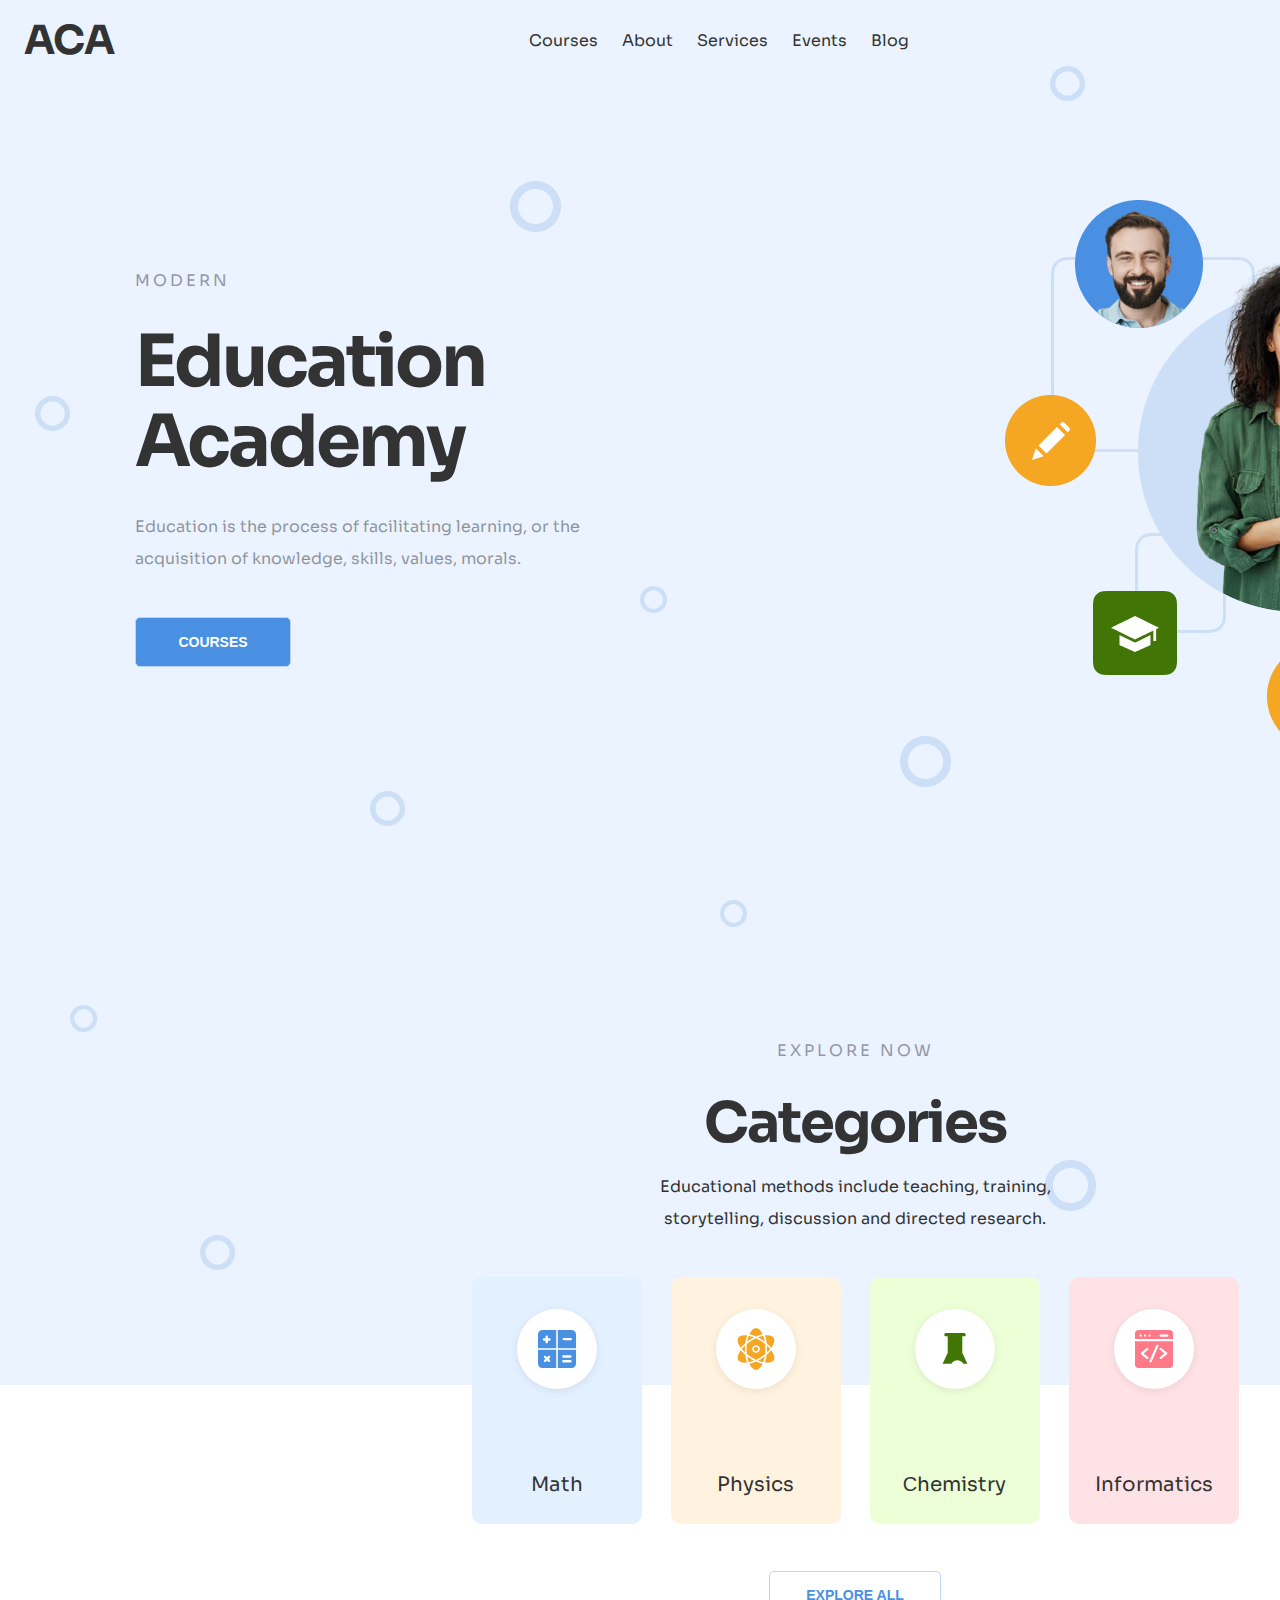
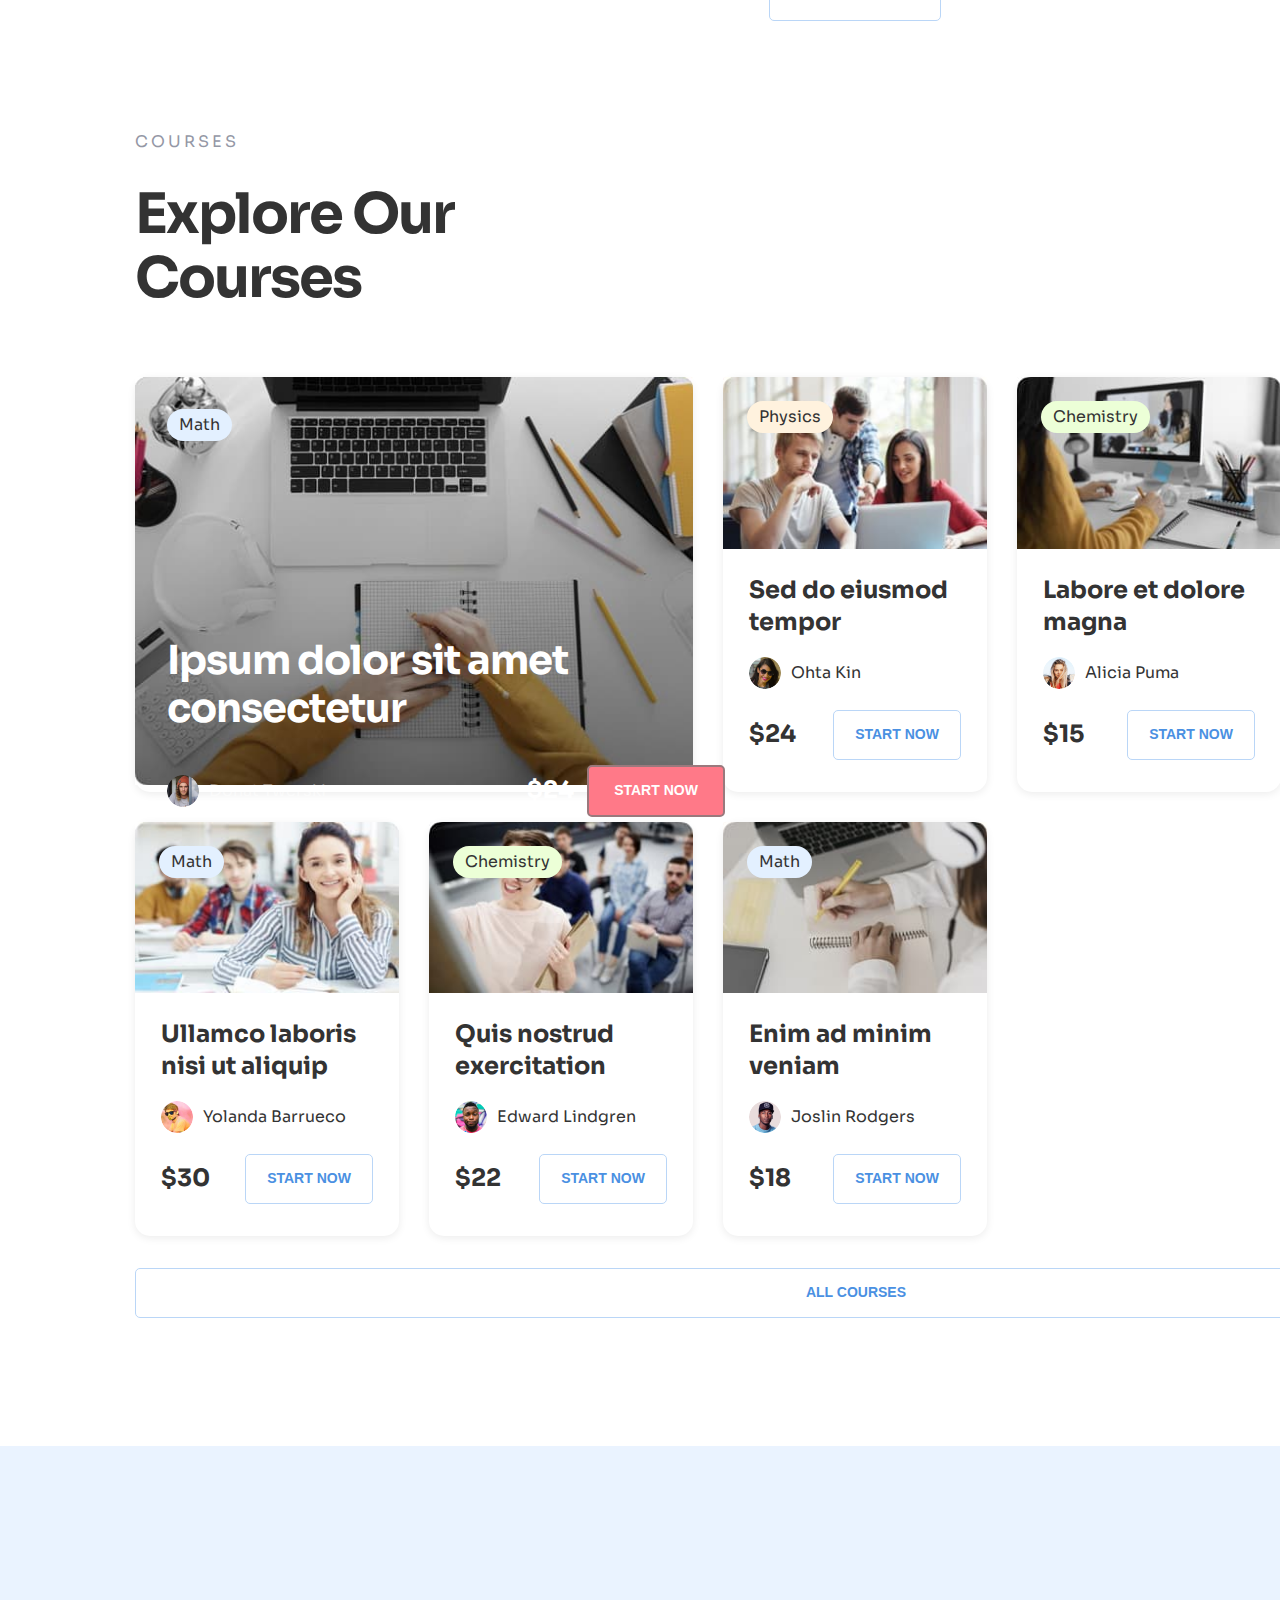
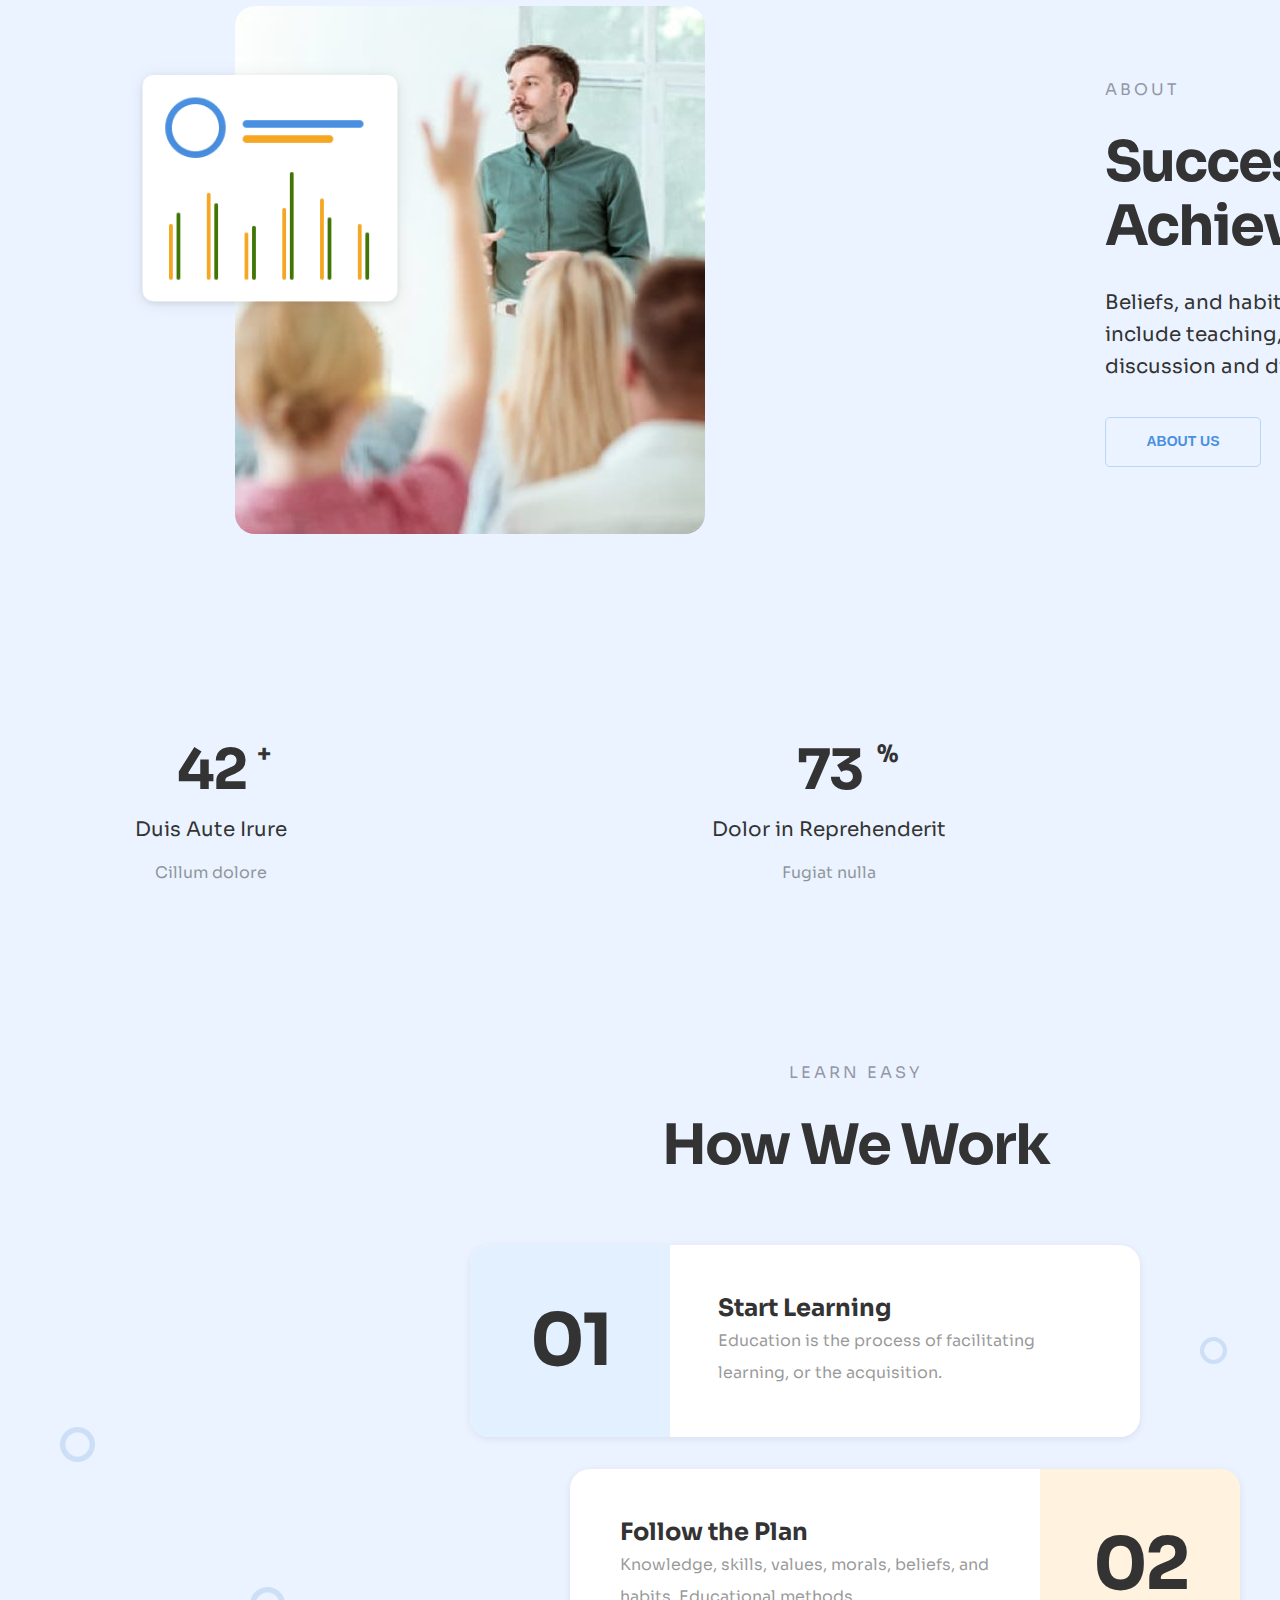
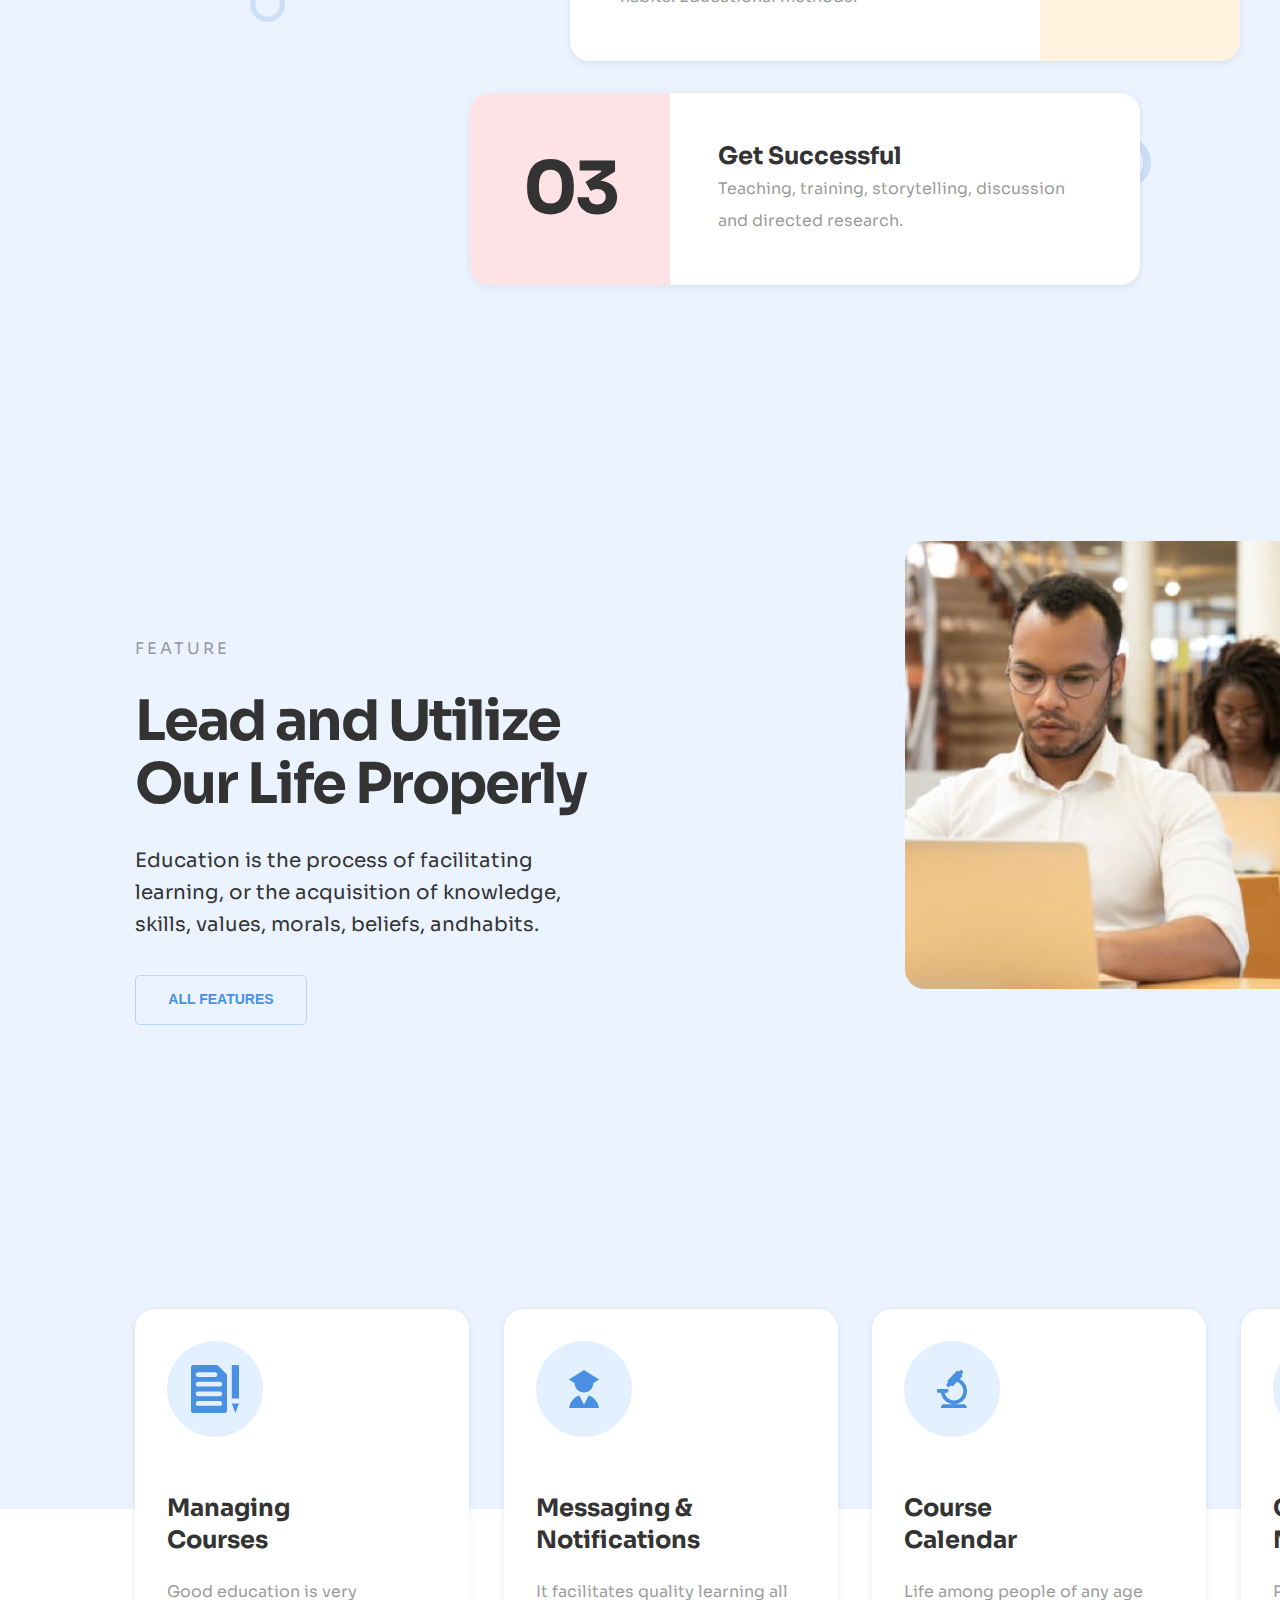
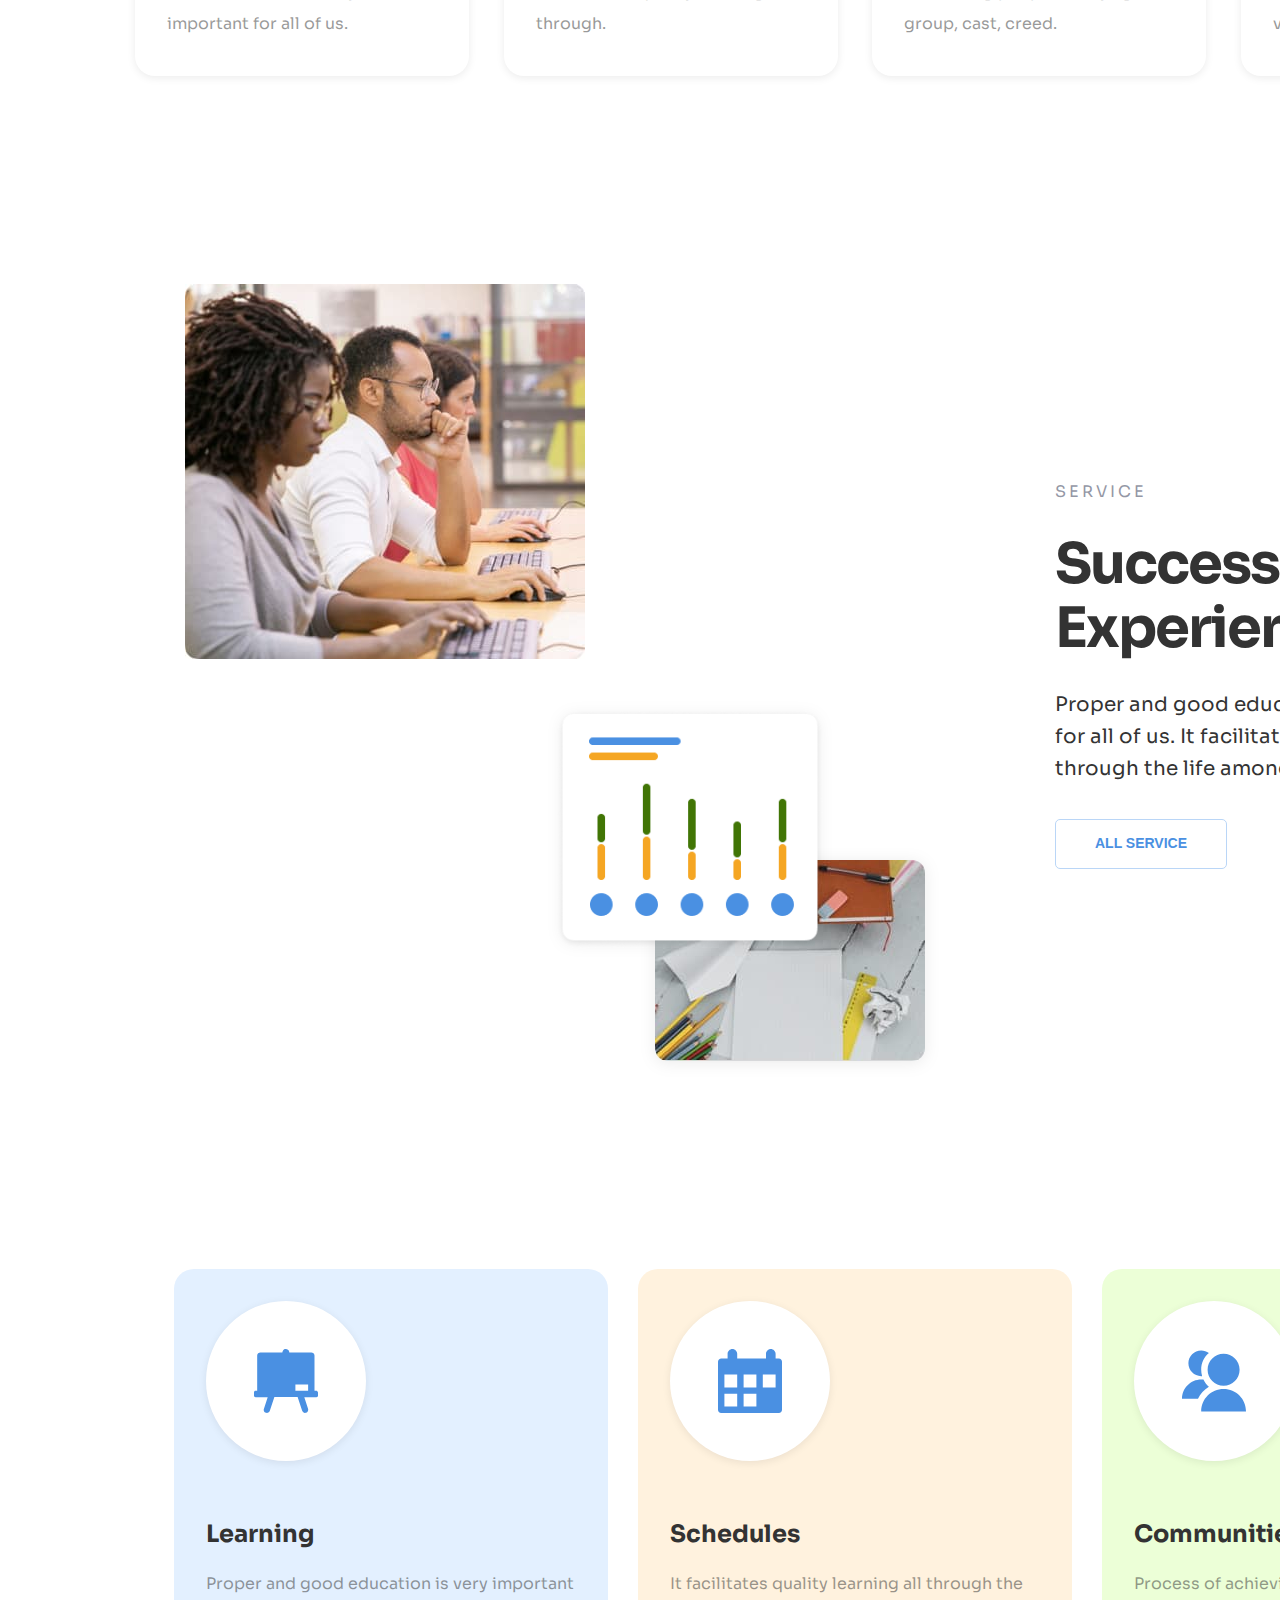
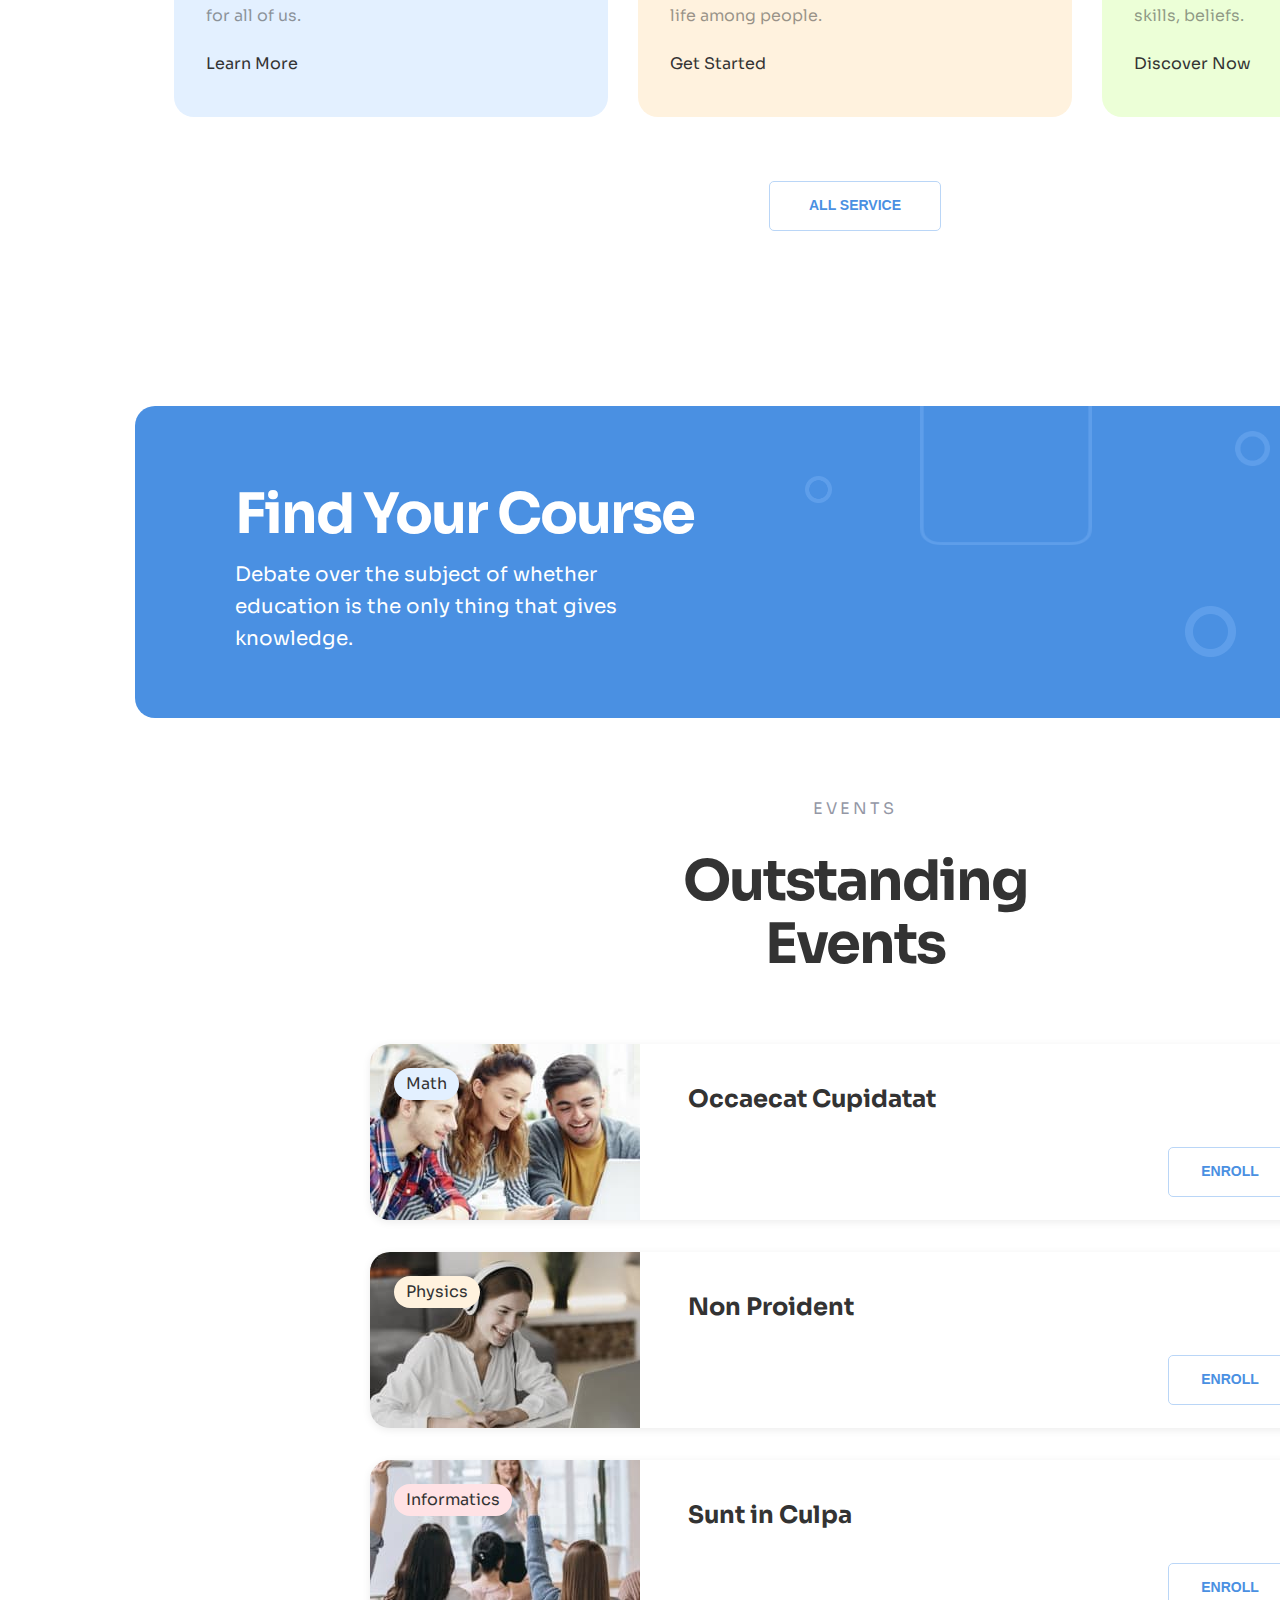
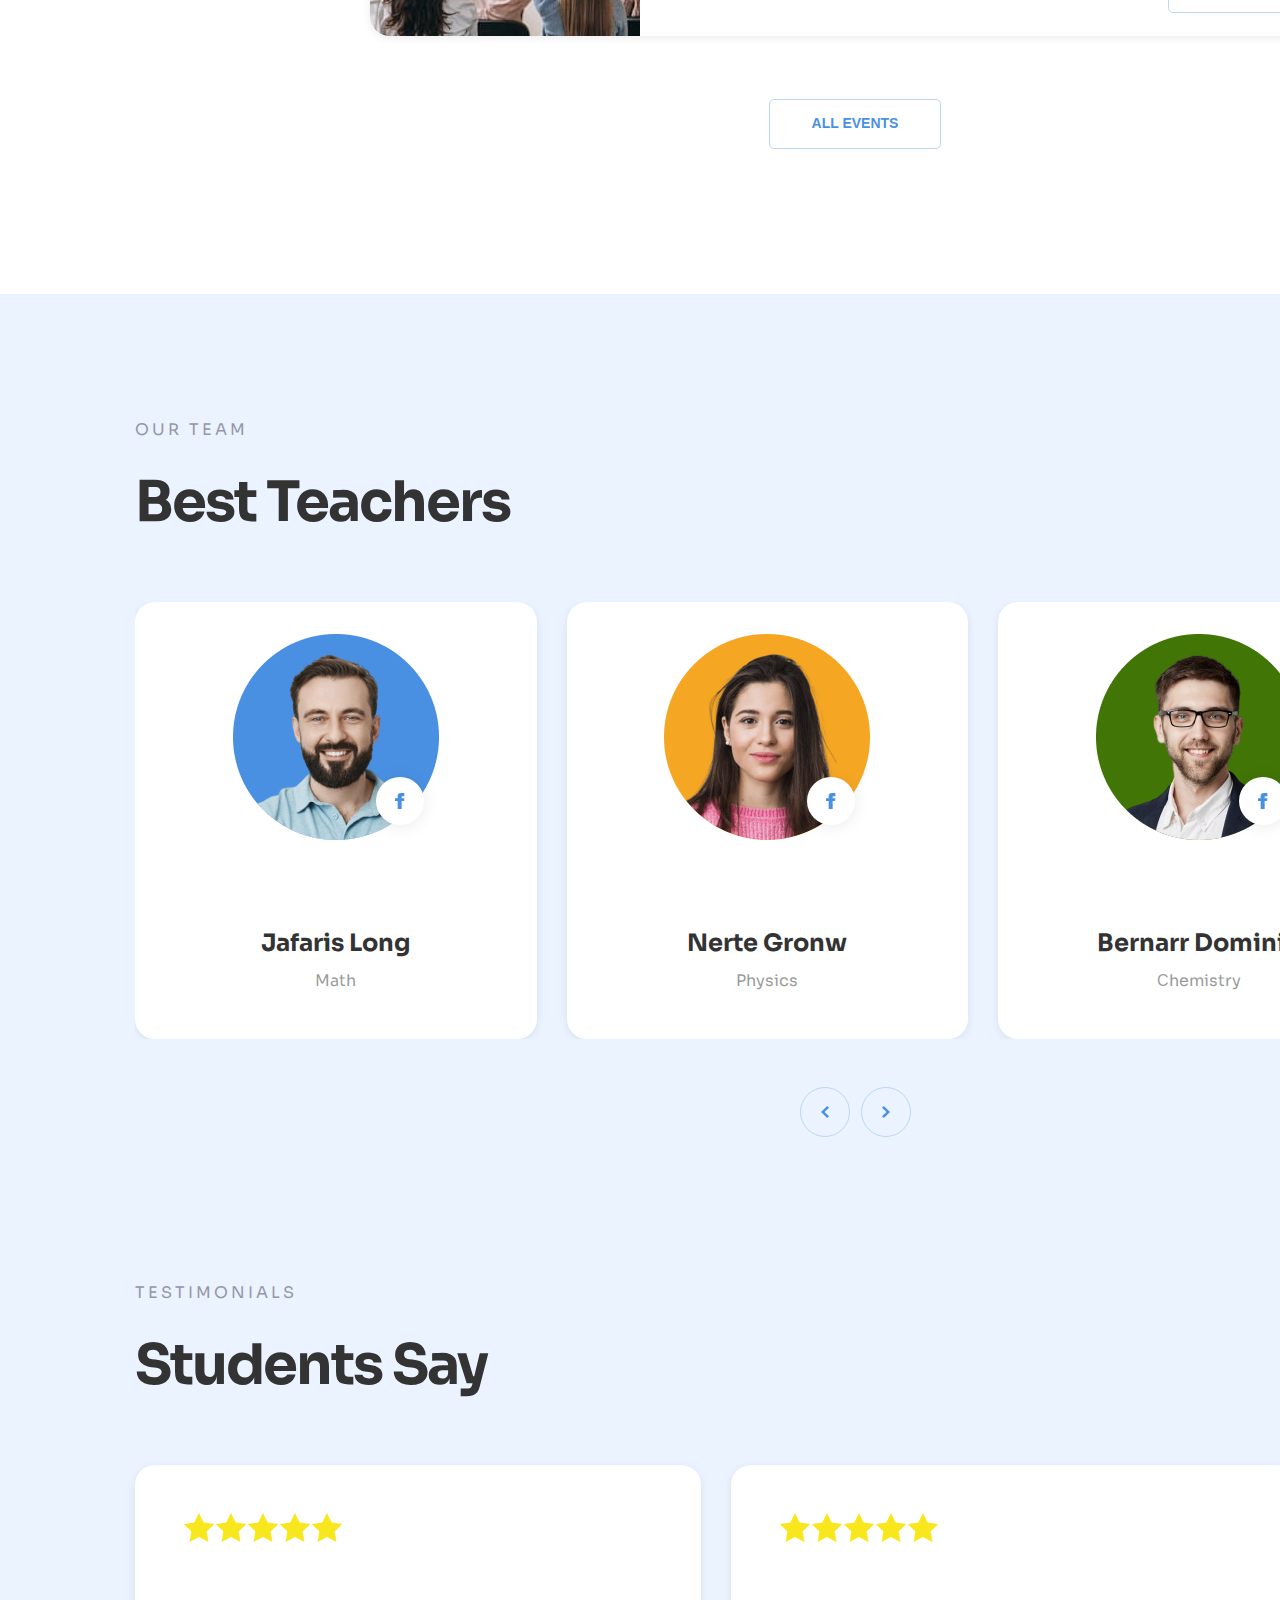
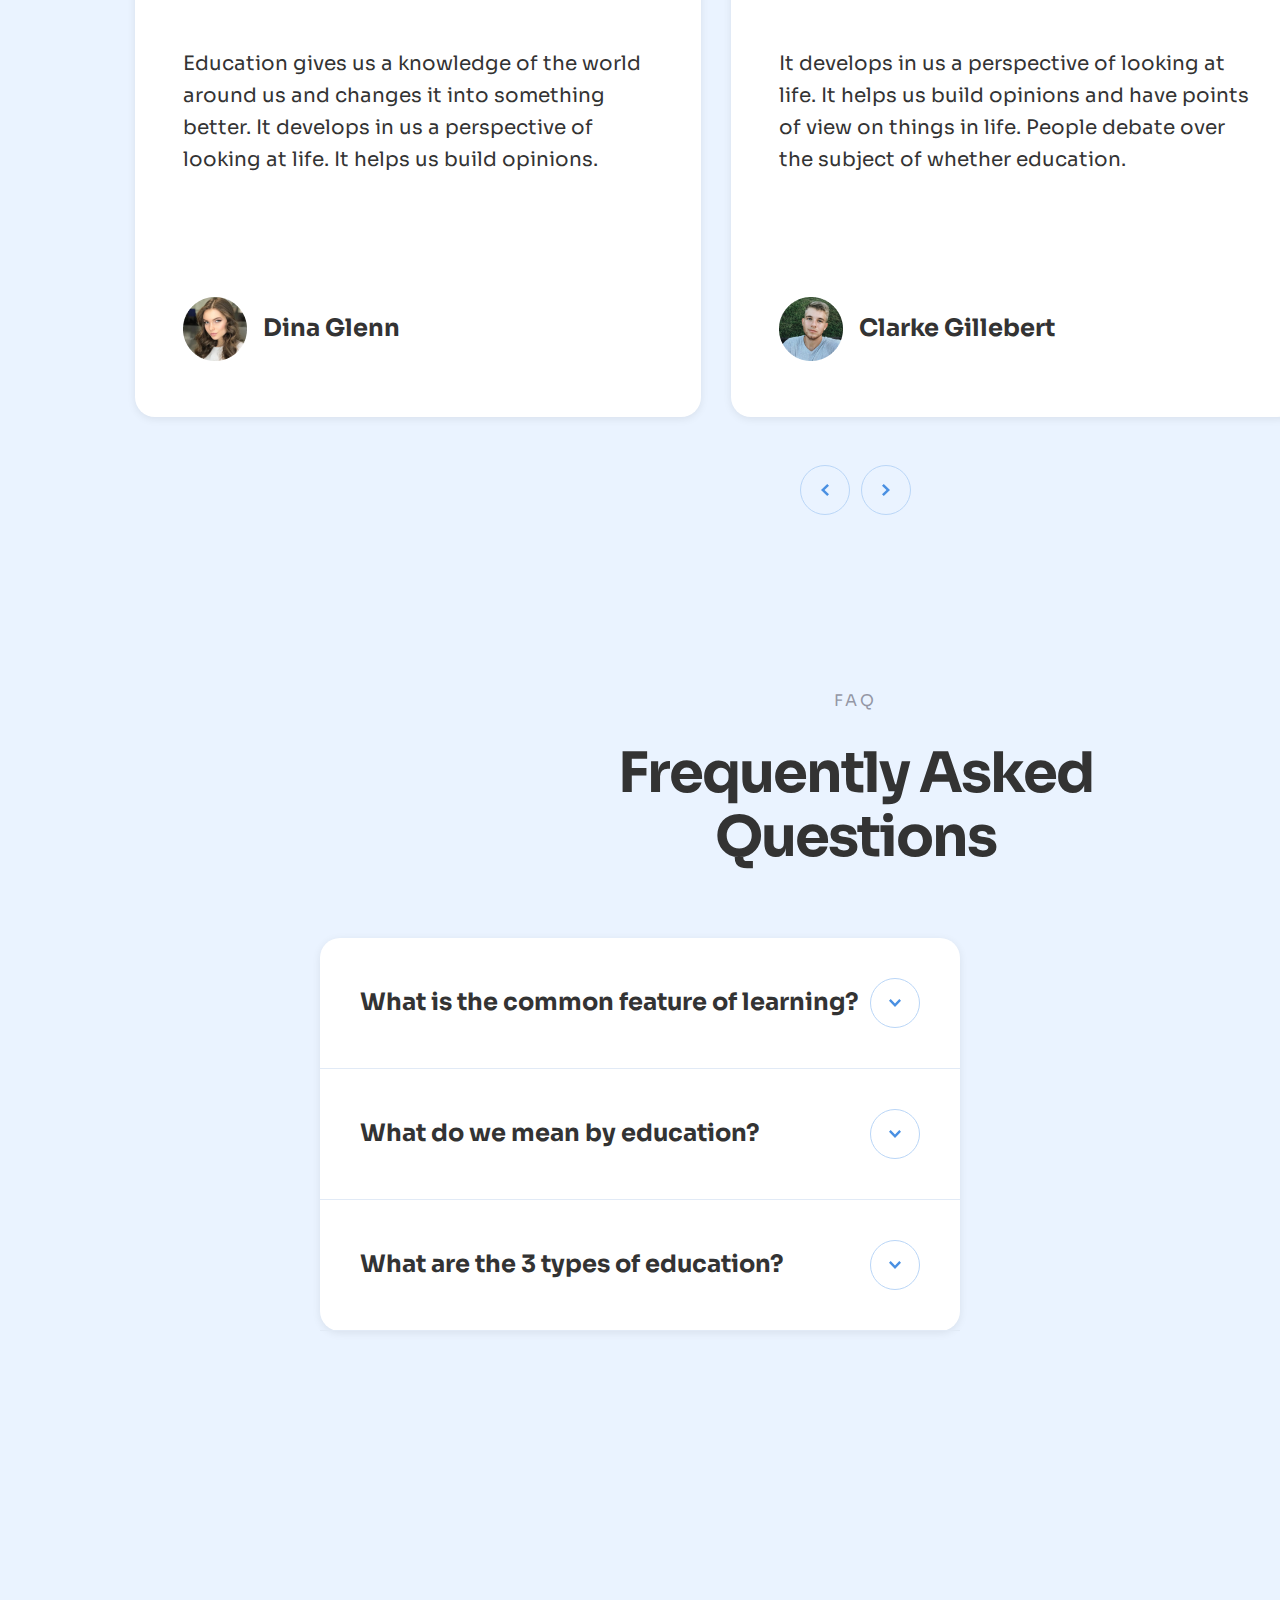
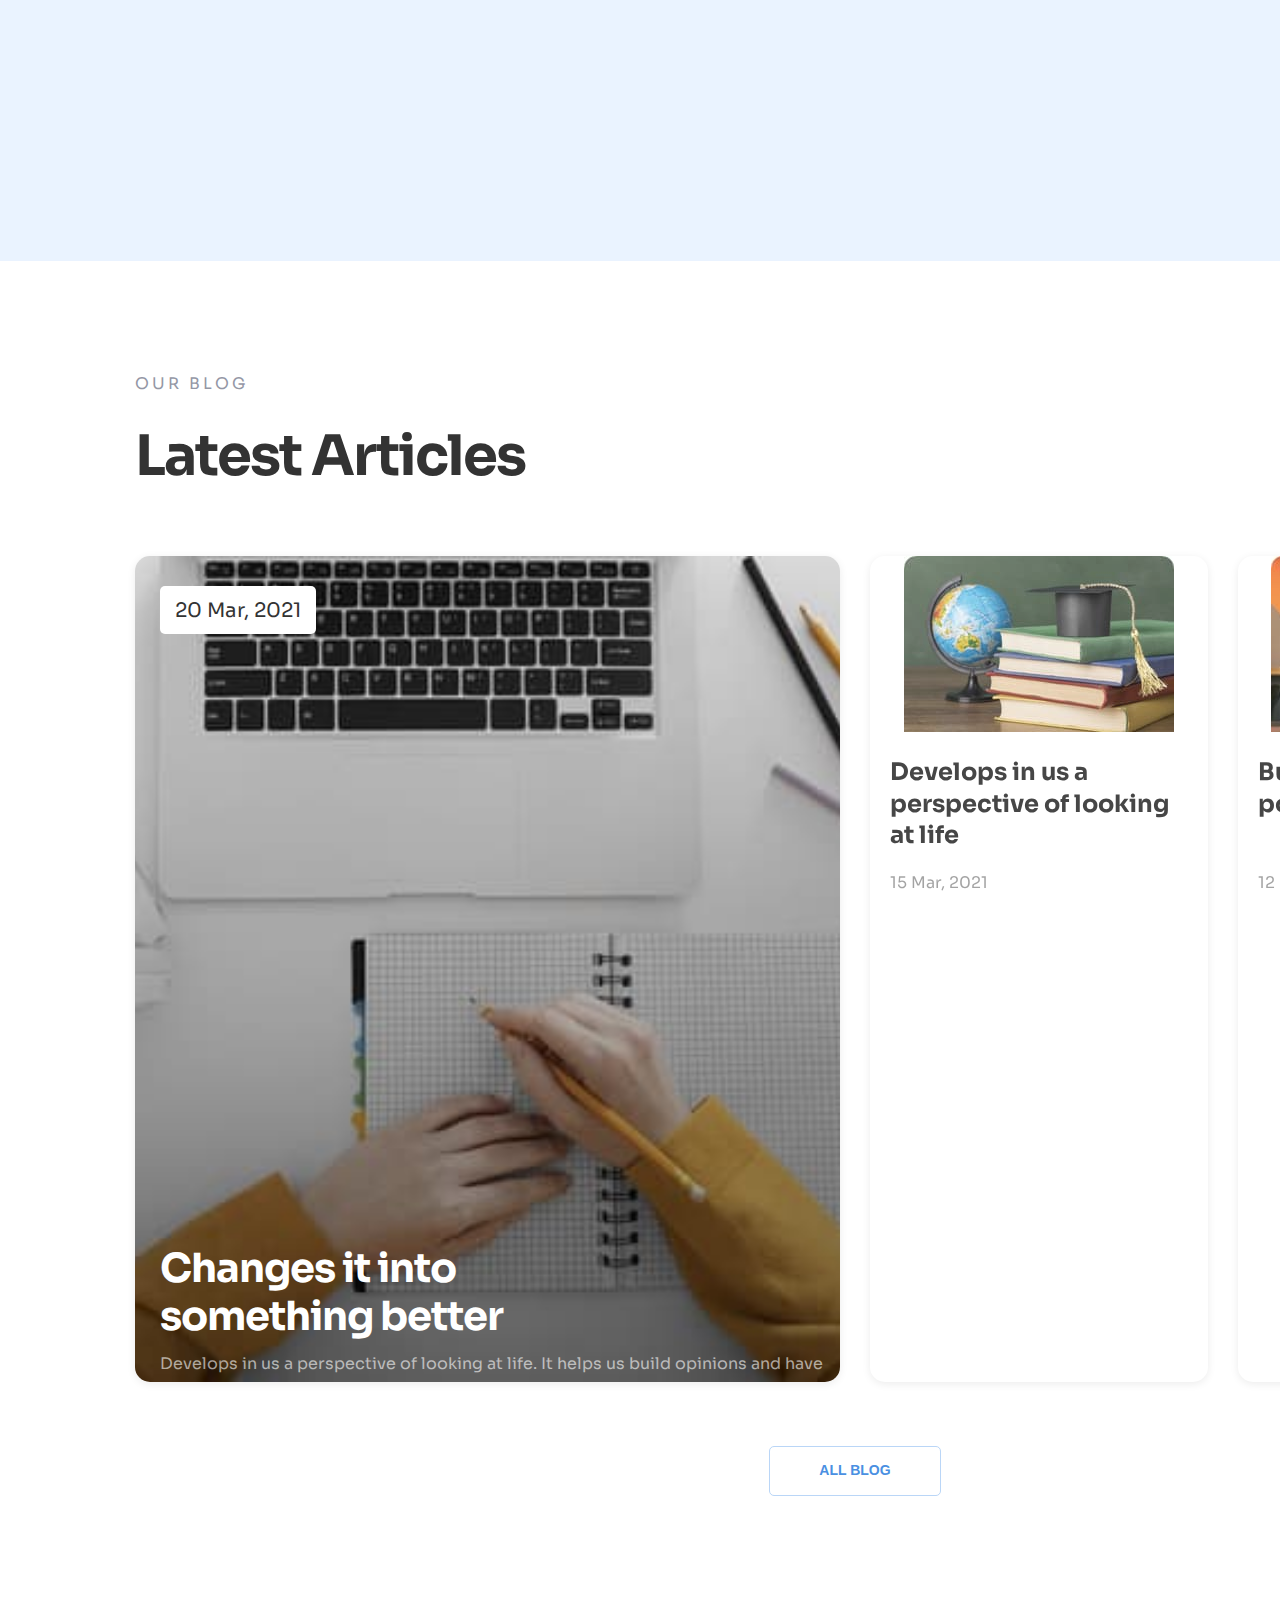
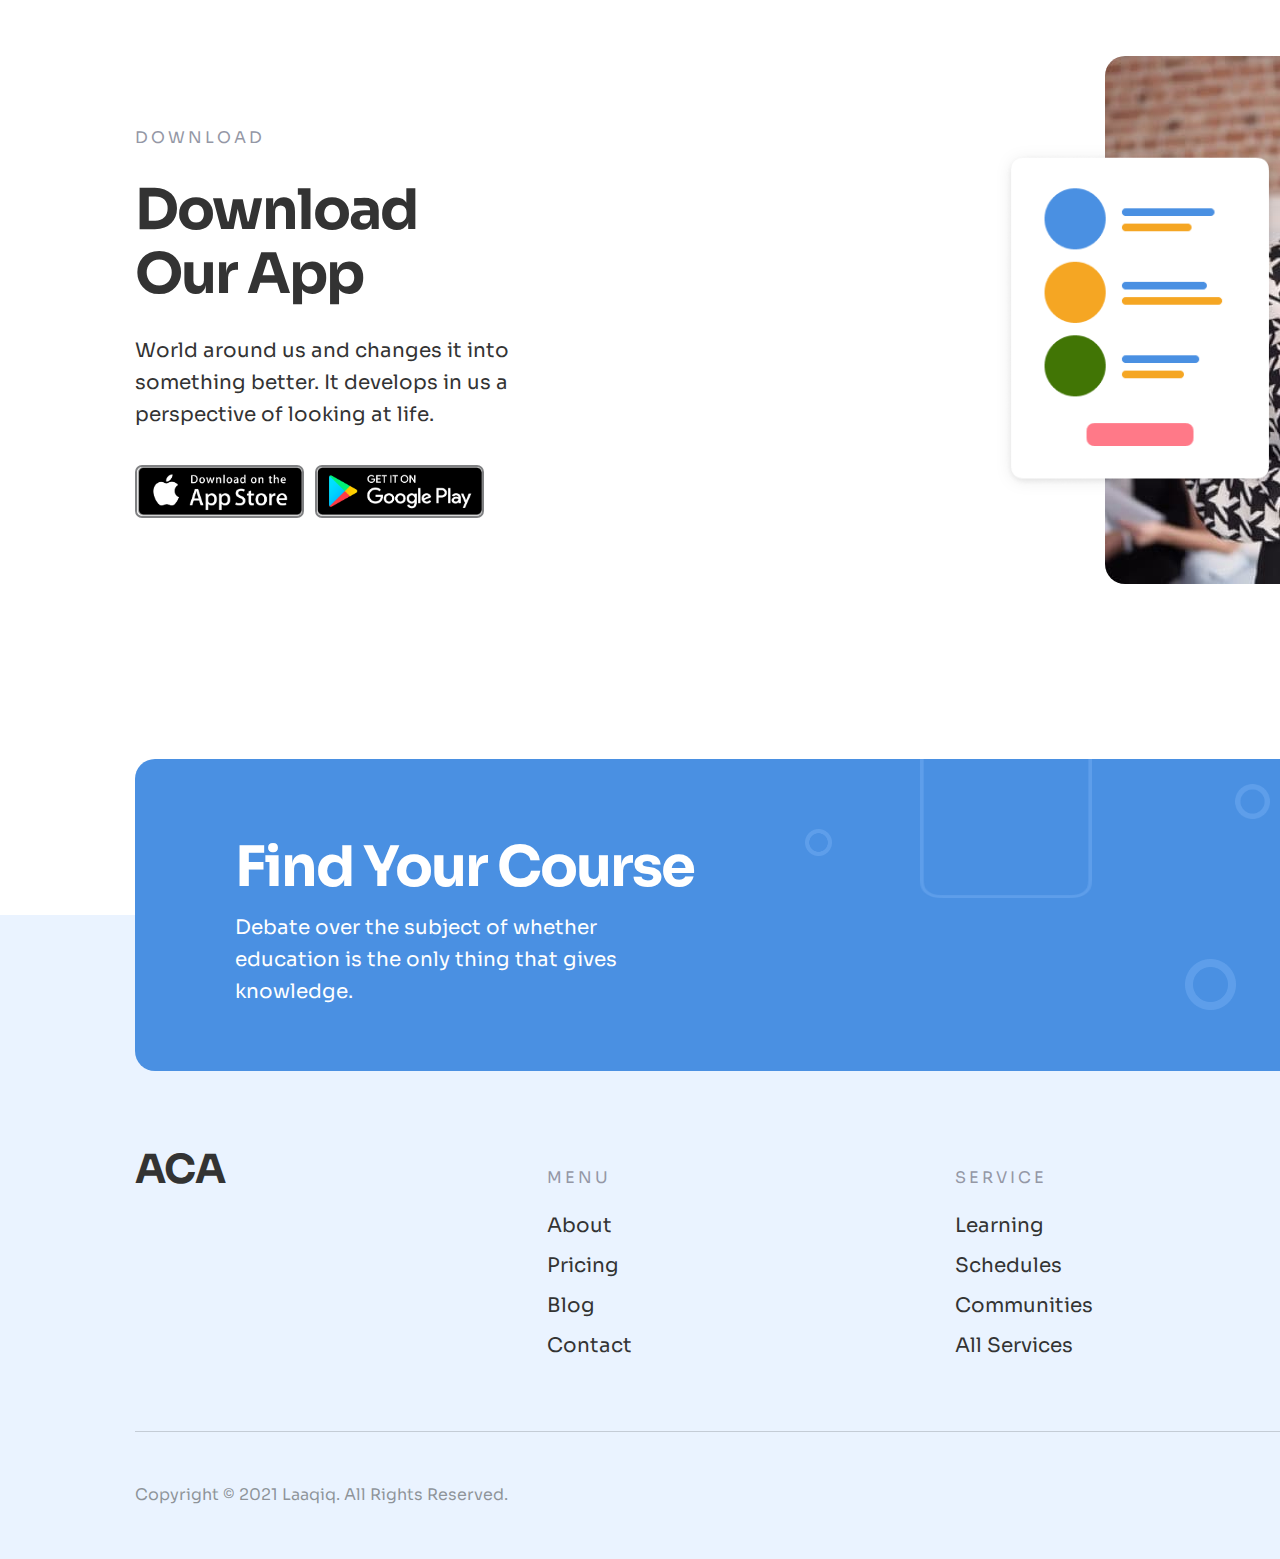
==== index.html @ 16abfb72 "начало" ====
<!DOCTYPE html>
<html lang="en">

<head>
   <meta charset="UTF-8" />
   <meta http-equiv="X-UA-Compatible" content="IE=edge" />
   <meta name="viewport" content="width=device-width, initial-scale=1.0" />
   <link type="image/x-icon" href="./images/favicon.ico" rel="shortcut icon" />
   <link type="Image/x-icon" href="./images/favicon.ico" rel="icon" />
   <title>ACA</title>
   <link rel="preconnect" href="https://fonts.googleapis.com" />
   <link rel="preconnect" href="https://fonts.gstatic.com" crossorigin />
   <link href="https://fonts.googleapis.com/css2?family=Sora:wght@400;700&display=swap" rel="stylesheet">
   <!-- <link rel="stylesheet" href="https://cdn.jsdelivr.net/npm/swiper@10/swiper-bundle.min.css" /> -->
   <link rel="stylesheet" href="https://cdnjs.cloudflare.com/ajax/libs/modern-normalize/1.1.0/modern-normalize.min.css"
      integrity="sha512-wpPYUAdjBVSE4KJnH1VR1HeZfpl1ub8YT/NKx4PuQ5NmX2tKuGu6U/JRp5y+Y8XG2tV+wKQpNHVUX03MfMFn9Q=="
      crossorigin="anonymous" referrerpolicy="no-referrer" />
   <!-- <link rel="stylesheet" href="https://cdn.jsdelivr.net/npm/swiper/swiper-bundle.min.css" /> -->
   <link rel="stylesheet" href="./css/styles.css" />
</head>

<body>

   <!---- header --->

   <header class="header">
      <div class="container container-header">
         <div class="header__flex">
            <a class="logo link">
               ACA
            </a>
            <ul class="header__list list">
               <li class="header__item"><a class="link" href="">
                     <p>Courses</p>
                  </a></li>
               <li class="header__item"><a class="link" href="">
                     <p>About</p>
                  </a></li>
               <li class="header__item"><a class="link" href="">
                     <p>Services</p>
                  </a></li>
               <li class="header__item"><a class="link" href="">
                     <p>Events</p>
                  </a></li>
               <li class="header__item"><a class="link" href="">
                     <p>Blog</p>
                  </a></li>
            </ul>
            <button class="btn btn-header">Contact</button>
         </div>
      </div>
   </header>

   <mein>

      <!-----  hero ----->

      <section class="hero">
         <div class="container hero__background-img">
            <div class="hero__flex">
               <div class="hero__content">
                  <h2>MODERN</h2>
                  <h1 class="hero__title">Education
                     Academy</h1>
                  <p class="color">Education is the process of facilitating learning, or the acquisition of knowledge,
                     skills, values,
                     morals.</p>
                  <button class="btn btn-hero">Courses</button>
               </div>
               <div class="hero__img"></div>
            </div>
         </div>
      </section>

      <!---- categories ---->

      <section class="categories">
         <div class="container categories__background-img">
            <h2>Explore Now</h2>
            <h3 class="categories__title">Categories</h3>
            <p class="categories__text">Educational methods include teaching, training, storytelling, discussion and
               directed research.</p>
            <ul class="categories__list list">
               <li class="categories__item">
                  <div class="categories__icon icon-style">
                     <svg width="38" height="38">
                        <use href="./images/svg/all-icons.svg#icon-categories-math"></use>
                     </svg>
                  </div>
                  <h5>Math</h5>
               </li>
               <li class="categories__item">
                  <div class="categories__icon icon-style">
                     <svg width="42" height="48">
                        <use href="./images/svg/all-icons.svg#icon-categories-physics"></use>
                     </svg>
                  </div>
                  <h5>Physics</h5>
               </li>
               <li class="categories__item">
                  <div class="categories__icon icon-style">
                     <svg width="32" height="42">
                        <use href="./images/svg/all-icons.svg#icon-categories-chemistry"></use>
                     </svg>
                  </div>
                  <h5>Сhemistry</h5>
               </li>
               <li class="categories__item">
                  <div class="categories__icon icon-style">
                     <svg width="38" height="38">
                        <use href="./images/svg/all-icons.svg#icon-categories-informatics"></use>
                     </svg>
                  </div>
                  <h5>Informatics</h5>
               </li>
            </ul>
            <button class="btn">Explore All</button>
         </div>
      </section>

      <!----- coursee ----->

      <section class="courses">
         <div class="container">
            <h2>Courses</h2>
            <h3 class="title-for-blok">Explore Our
               Courses</h3>
            <ul class="courses__list list">

               <li class="courses__item big">
                  <div class="courses__img big">
                     <img src="./images/course-1.jpg" alt="">
                     <div class="courses__inside">
                        <p class="courses__time">Math</p>
                        <h4 class="courses__title big">Ipsum dolor sit amet
                           consectetur</h4>
                        <div class="courses__inside-content">
                           <div class="courses__ava-name big">
                              <img class="courses__ava" src="./images/course-ava-1.png" alt="">
                              <p class="courses__name big">Donat Twerski</p>
                           </div>
                           <div class="courses__price-btn big">
                              <p class="courses__price big">$24</p>
                              <button class="btn btn-courses-item big btn-red">Start Now</button>
                           </div>
                        </div>
                     </div>
                  </div>
               </li>

               <li class="courses__item">
                  <div>
                     <div class="courses__img">
                        <img src="./images/course-2.jpg" alt="">
                        <p class="courses__time">Physics</p>
                     </div>
                     <div class="courses__thumb">
                        <h4 class="courses__title">Sed do eiusmod tempor</h4>
                        <div class="courses__ava-name">
                           <img class="courses__ava" src="./images/course-ava-2.png" alt="">
                           <p class="courses__name">Ohta Kin</p>
                        </div>
                        <div class="courses__price-btn">
                           <p class="courses__price">$24</p>
                           <button class="btn btn-courses-item">Start Now</button>
                        </div>
                     </div>
                  </div>
               </li>

               <li class="courses__item">
                  <div>
                     <div class="courses__img">
                        <img src="./images/course-3.jpg" alt="">
                        <p class="courses__time">Chemistry</p>
                     </div>
                     <div class="courses__thumb">
                        <h4 class="courses__title">Labore et dolore magna</h4>
                        <div class="courses__ava-name">
                           <img class="courses__ava" src="./images/course-ava-3.png" alt="">
                           <p class="courses__name">Alicia Puma</p>
                        </div>
                        <div class="courses__price-btn">
                           <p class="courses__price">$15</p>
                           <button class="btn btn-courses-item">Start Now</button>
                        </div>
                     </div>
                  </div>
               </li>

               <li class="courses__item">
                  <div>
                     <div class="courses__img">
                        <img src="./images/course-4.jpg" alt="">
                        <p class="courses__time">Informatics</p>
                     </div>
                     <div class="courses__thumb">
                        <h4 class="courses__title">Commodo consequat</h4>
                        <div class="courses__ava-name">
                           <img class="courses__ava" src="./images/course-ava-4.png" alt="">
                           <p class="courses__name">Francisco Maia</p>
                        </div>
                        <div class="courses__price-btn">
                           <p class="courses__price">$7</p>
                           <button class="btn btn-courses-item">Start Now</button>
                        </div>
                     </div>
                  </div>
               </li>

               <li class="courses__item">
                  <div>
                     <div class="courses__img">
                        <img src="./images/course-5.jpg" alt="">
                        <p class="courses__time">Math</p>
                     </div>
                     <div class="courses__thumb">
                        <h4 class="courses__title">Ullamco laboris nisi ut aliquip</h4>
                        <div class="courses__ava-name">
                           <img class="courses__ava" src="./images/course-ava-5.png" alt="">
                           <p class="courses__name">Yolanda Barrueco</p>
                        </div>
                        <div class="courses__price-btn">
                           <p class="courses__price">$30</p>
                           <button class="btn btn-courses-item">Start Now</button>
                        </div>
                     </div>
                  </div>
               </li>

               <li class="courses__item">
                  <div>
                     <div class="courses__img">
                        <img src="./images/course-6.jpg" alt="">
                        <p class="courses__time">Chemistry</p>
                     </div>
                     <div class="courses__thumb">
                        <h4 class="courses__title">Quis nostrud exercitation</h4>
                        <div class="courses__ava-name">
                           <img class="courses__ava" src="./images/course-ava-6.png" alt="">
                           <p class="courses__name">Edward Lindgren</p>
                        </div>
                        <div class="courses__price-btn">
                           <p class="courses__price">$22</p>
                           <button class="btn btn-courses-item">Start Now</button>
                        </div>
                     </div>
                  </div>
               </li>

               <li class="courses__item">
                  <div>
                     <div class="courses__img">
                        <img src="./images/course-7.jpg" alt="">
                        <p class="courses__time">Math</p>
                     </div>
                     <div class="courses__thumb">
                        <h4 class="courses__title">Enim ad minim veniam</h4>
                        <div class="courses__ava-name">
                           <img class="courses__ava" src="./images/course-ava-7.png" alt="">
                           <p class="courses__name">Joslin Rodgers</p>
                        </div>
                        <div class="courses__price-btn">
                           <p class="courses__price">$18</p>
                           <button class="btn btn-courses-item">Start Now</button>
                        </div>
                     </div>
                  </div>
               </li>

            </ul>
            <button class="btn btn-courses">All Courses</button>
         </div>
      </section>

      <!-- -- about -- -->

      <section class="about">
         <div class="container">
            <div class="about__hero">
               <img class="about__img" src="./images/about-img.jpg">
               <div class="about__hero-text">
                  <h2>About</h2>
                  <h3>Success Can
                     Be Achieved</h3>
                  <p class="strong-text margin-from-btn-h3">Beliefs, and habits. Educational methods include teaching,
                     training,
                     storytelling, discussion and
                     directed
                     research.
                  </p>
                  <button class="btn btn-about">About Us</button>
               </div>
            </div>
            <ul class="about__list list">
               <li class="about__item">
                  <h3 class="about__position-path">42<span class="about__path">+</span></h3>
                  <h5>Duis Aute Irure</h5>
                  <p class="color">Cillum dolore</p>
               </li>
               <li class="about__item">
                  <h3 class="about__position-path">73<span class="about__path">%</span></h3>
                  <h5>Dolor in Reprehenderit</h5>
                  <p class="color">Fugiat nulla</p>
               </li>
               <li class="about__item">
                  <h3 class="about__position-path">50<span class="about__path">.000</span></h3>
                  <h5>Voluptate Velit Esse</h5>
                  <p class="color">Excepteur sint</p>
               </li>
            </ul>
         </div>
      </section>

      <!-- --- learn-easy ------>

      <section class="learn-easy">
         <div class="container learn-easy__flex">
            <h2>Learn Easy</h2>
            <h3 class="title-for-blok">How We Work</h3>
            <ul class="learn-easy__list list">

               <li class="learn-easy__item">
                  <div class="learn-easy__number">
                     <p>01</p>
                  </div>
                  <div class="learn-easy__text">
                     <h4>Start Learning</h4>
                     <p class="color">Education is the process of facilitating learning, or the acquisition.</p>
                  </div>
               </li>

               <li class="learn-easy__item">
                  <div class="learn-easy__text">
                     <h4>Follow the Plan</h4>
                     <p class="color">Knowledge, skills, values, morals, beliefs, and habits. Educational methods.</p>
                  </div>
                  <div class="learn-easy__number">
                     <p>02</p>
                  </div>
               </li>

               <li class="learn-easy__item">
                  <div class="learn-easy__number">
                     <p>03</p>
                  </div>
                  <div class="learn-easy__text">
                     <h4>Get Successful</h4>
                     <p class="color">Teaching, training, storytelling, discussion and directed research.</p>
                  </div>
               </li>
            </ul>
         </div>
      </section>

      <!----- feature ----->

      <section class="feature">
         <div class="container">
            <div class="feature__flex">
               <div class="feature__text">
                  <h2>Feature</h2>
                  <h3>Lead and Utilize
                     Our Life Properly</h3>
                  <p class="strong-text margin-from-btn-h3">Education is the process of facilitating learning, or the
                     acquisition of
                     knowledge, skills, values,
                     morals, beliefs, andhabits.</p>
                  <button class="btn">All Features</button>
               </div>
               <div class="feature__img"><img src="./images/feature-img.jpg" alt=""></div>
            </div>
            <ul class="feature__list list">
               <li class="feature__item">
                  <div class="feature__icon icon-style"><svg width="48" heigth="48">
                        <use href="./images/svg/all-icons.svg#icon-feature-managing"></use>
                     </svg></div>
                  <h4>Managing<br>
                     Courses</h4>
                  <p class="color">Good education is very important for all of us.</p>
               </li>
               <li class="feature__item">
                  <div class="feature__icon icon-style"><svg width="38" heigth="48">
                        <use href="./images/svg/all-icons.svg#icon-feature-messaging"></use>
                     </svg></div>
                  <h4>Messaging &<br>
                     Notifications</h4>
                  <p class="color">It facilitates quality learning all through.</p>
               </li>
               <li class="feature__item">
                  <div class="feature__icon icon-style">
                     <svg width="38" heigth="48">
                        <use href="./images/svg/all-icons.svg#icon-feature-course"></use>
                     </svg>
                  </div>
                  <h4>Course<br>
                     Calendar</h4>
                  <p class="color">Life among people of any age group, cast, creed.</p>
               </li>
               <li class="feature__item">
                  <div class="feature__icon icon-style"><svg width="48" heigth="48">
                        <use href="./images/svg/all-icons.svg#icon-feature-course-management">
                        </use>
                     </svg>
                  </div>
                  <h4>Course<br>
                     Management</h4>
                  <p class="color">Process of achieving knowledge, values.</p>
               </li>
            </ul>
         </div>
      </section>

      <!------ service ------>

      <section class="service">
         <div class="container service__flex">
            <div class="service__hero-flex">
               <div class="service__img">
                  <img src="./images/sevice-big.jpg" alt="" width="400" height="375">
               </div>
               <div class="service__text">
                  <h2>Service</h2>
                  <h3>Successful
                     Experience</h3>
                  <p class="strong-text margin-from-btn-h3">Proper and good education is very important for all of us.
                     It facilitates
                     quality learning all
                     through the life
                     among people.</p>
                  <button class="btn">All Service</button>
               </div>
            </div>
            <ul class="service__list list">
               <li class="service__item">
                  <div class="servise__icon icon-style"><svg width="64" heigth="64">
                        <use href="./images/svg/all-icons.svg#icon-service-learning"></use>
                     </svg></div>
                  <h4>Learning</h4>
                  <p class="color">Proper and good education is very important for all of us.</p>
                  <a class="link" href="">
                     <p>Learn More</p>
                  </a>
               </li>
               <li class="service__item">
                  <div class="servise__icon icon-style"><svg width="64" heigth="64">
                        <use href="./images/svg/all-icons.svg#icon-service-svhedules"></use>
                     </svg></div>
                  <h4>Schedules</h4>
                  <p class="color">It facilitates quality learning all through the life among people.</p>
                  <a class="link" href="">
                     <p>Get Started</p>
                  </a>
               </li>
               <li class="service__item">
                  <div class="servise__icon icon-style"><svg width="64" heigth="61">
                        <use href="./images/svg/all-icons.svg#icon-service-communiti"></use>
                     </svg></div>
                  <h4>Communities</h4>
                  <p class="color">Process of achieving knowledge, values, skills, beliefs.</p>
                  <a class="link" href="">
                     <p>Discover Now</p>
                  </a>
               </li>
            </ul>
            <button class="btn">All Service</button>
         </div>
      </section>

      <!------ get-started ------>

      <section class="get-started">
         <div class="container">
            <div class="get-started__box">
               <div class="get-started__text">
                  <h3 class="color-get-started">Find Your Course</h3>
                  <p class="strong-text color-get-started">Debate over the subject of whether education is the only
                     thing
                     that gives knowledge.</p>
               </div>
               <button class="btn btn-red">Get Started</button>
            </div>
         </div>
      </section>

      <!------- events ------>

      <section class="events">
         <div class="container events__flex">
            <h2>Events</h2>
            <h3 class="title-for-blok">Outstanding
               Events</h3>
            <ul class="events__list list">

               <li class="events__item">
                  <div class="events__position">
                     <img src="./images/events-1.jpg" alt="" class="events__img">
                     <p>Math</p>
                  </div>
                  <div class="events__content">
                     <div class="events__text-blok">
                        <h4>Occaecat Cupidatat</h4>
                        <p class="color events__text"><span class="events__icon"></span>5 April, 2020 | 3:00pm - 7:00pm
                        </p>
                     </div>
                     <button class="btn btn-events">enroll</button>
                  </div>
               </li>

               <li class="events__item">
                  <div class="events__position">
                     <img src="./images/events-2.jpg" alt="" class="events__img">
                     <p>Physics</p>
                  </div>
                  <div class="events__content">
                     <div class="events__text-blok">
                        <h4>Non Proident</h4>
                        <p class="color events__text"><span class="events__icon"></span>10 April, 2020 | 1:00pm - 5:00pm
                        </p>
                     </div>
                     <button class="btn btn-events">enroll</button>
                  </div>
               </li>

               <li class="events__item">
                  <div class="events__position">
                     <img src="./images/events-3.jpg" alt="" class="events__img">
                     <p>Informatics</p>
                  </div>
                  <div class="events__content">
                     <div class="events__text-blok">
                        <h4>Sunt in Culpa</h4>
                        <p class="color events__text"><span class="events__icon"></span>17 April, 2020 | 4:00pm -
                           11:00pm
                        </p>
                     </div>
                     <button class="btn btn-events" type="button">enroll</button>
                  </div>
               </li>

            </ul>
            <button class="btn" type="button">All
               Events</button>
         </div>
      </section>

      <!------ slider-team ------>

      <section class="slider-team">
         <div class="container">
            <h2>Our Team</h2>
            <h3 class="title-for-blok">Best Teachers</h3>

            <div class="oneSwiper swiper-slider-team">
               <div class="swiper-wrapper slider-tiam__list">

                  <div class="slider-team__item swiper-slide">
                     <a href="" class="slide-team__img">
                        <img src="./images/team-1.png" alt="">
                        <div>
                           <div class="link slider-team__icon icon-style">
                              <svg width="9,33" height="16">
                                 <use href="./images/svg/all-icons.svg#icon-facebook"></use>
                              </svg>
                           </div>
                        </div>
                     </a>
                     <div class="slider-team__content">
                        <h4 class="slider-team__title">Jafaris Long</h4>
                        <p class="slider-team__text color">Math</p>
                     </div>
                  </div>

                  <div class="slider-team__item swiper-slide">
                     <a href="" class="slide-team__img">
                        <img src="./images/team-2.png" alt="">
                        <div>
                           <div class="link slider-team__icon icon-style">
                              <svg width="9,33" height="16">
                                 <use href="./images/svg/all-icons.svg#icon-facebook"></use>
                              </svg>
                           </div>
                        </div>
                     </a>
                     <div class="slider-team__content">
                        <h4 class="slider-team__title">Nerte Gronw</h4>
                        <p class="slider-team__text color">Physics</p>
                     </div>
                  </div>

                  <div class="slider-team__item swiper-slide">
                     <a href="" class="slide-team__img">
                        <img src="./images/team-3.png" alt="">
                        <div>
                           <div class="link slider-team__icon icon-style">
                              <svg width="9,33" height="16">
                                 <use href="./images/svg/all-icons.svg#icon-facebook"></use>
                              </svg>
                           </div>
                        </div>
                     </a>
                     <div class="slider-team__content">
                        <h4 class="slider-team__title">Bernarr Dominik</h4>
                        <p class="slider-team__text color">Сhemistry</p>
                     </div>
                  </div>

                  <div class="slider-team__item swiper-slide">
                     <a href="" class="slide-team__img">
                        <img src="./images/team-4.png" alt="">
                        <div>
                           <div class="link slider-team__icon icon-style">
                              <svg width="9,33" height="16">
                                 <use href="./images/svg/all-icons.svg#icon-facebook"></use>
                              </svg>
                           </div>
                        </div>
                     </a>
                     <div class="slider-team__content">
                        <h4 class="slider-team__title">Karlien Nijhuis</h4>
                        <p class="slider-team__text color">Informatics</p>
                     </div>
                  </div>

                  <div class="slider-team__item swiper-slide">
                     <a href="" class="slide-team__img">
                        <img src="./images/team-1.png" alt="">
                        <div>
                           <div class="link slider-team__icon icon-style">
                              <svg width="9,33" height="16">
                                 <use href="./images/svg/all-icons.svg#icon-facebook"></use>
                              </svg>
                           </div>
                        </div>
                     </a>
                     <div class="slider-team__content">
                        <h4 class="slider-team__title">Jafaris Long</h4>
                        <p class="slider-team__text color">Math</p>
                     </div>
                  </div>

                  <div class="slider-team__item swiper-slide">
                     <a href="" class="slide-team__img">
                        <img src="./images/team-2.png" alt="">
                        <div>
                           <div class="link slider-team__icon icon-style">
                              <svg width="9,33" height="16">
                                 <use href="./images/svg/all-icons.svg#icon-facebook"></use>
                              </svg>
                           </div>
                        </div>
                     </a>
                     <div class="slider-team__content">
                        <h4 class="slider-team__title">Nerte Gronw</h4>
                        <p class="slider-team__text color">Physics</p>
                     </div>
                  </div>

                  <div class="slider-team__item swiper-slide">
                     <a href="" class="slide-team__img">
                        <img src="./images/team-3.png" alt="">
                        <div>
                           <div class="link slider-team__icon icon-style">
                              <svg width="9,33" height="16">
                                 <use href="./images/svg/all-icons.svg#icon-facebook"></use>
                              </svg>
                           </div>
                        </div>
                     </a>
                     <div class="slider-team__content">
                        <h4 class="slider-team__title">Bernarr Dominik</h4>
                        <p class="slider-team__text color">Сhemistry</p>
                     </div>
                  </div>

                  <div class="slider-team__item swiper-slide">
                     <a href="" class="slide-team__img">
                        <img src="./images/team-4.png" alt="">
                        <div>
                           <div class="link slider-team__icon icon-style">
                              <svg width="9,33" height="16">
                                 <use href="./images/svg/all-icons.svg#icon-facebook"></use>
                              </svg>
                           </div>
                        </div>
                     </a>
                     <div class="slider-team__content">
                        <h4 class="slider-team__title">Karlien Nijhuis</h4>
                        <p class="slider-team__text color">Informatics</p>
                     </div>
                  </div>
               </div>
            </div>
            <div class="swiper__buttons">
               <div class="one-prev button-prev icon-style" data-focusBtn></div>
               <div class="one-next button-next icon-style" data-focusBtn></div>
            </div>
         </div>
      </section>

      <!-- swiper-button-prev -->
      <!-- swiper-button-next -->

      <!------ slider-say ------>

      <section class="slider-say">
         <div class="container">
            <h2>Testimonials</h2>
            <h3 class="title-for-blok">Students Say</h3>
            <div class="twoSwiper swiper-slider-say">
               <div class="swiper-wrapper slider-say__list">

                  <div class="slider-say__item swiper-slide">
                     <div class="slider-say__icon">
                        <svg width="160" height="32">
                           <use href="./images/svg/stars-defs.svg#icon-stars"></use>
                        </svg>
                     </div>
                     <p class="slider-say__text strong-text">Education gives us a knowledge of the world around us and
                        changes it
                        into something better. It develops in us a
                        perspective of looking at life. It helps us build opinions.</p>
                     <div class="slider-say__content">
                        <img class="slide-say__img" src="./images/testimonials-ava-1.png" alt="">
                        <h4 class="slider-say__title">Dina Glenn</h4>
                     </div>
                  </div>

                  <div class="slider-say__item swiper-slide">
                     <div class="slider-say__icon">
                        <svg width="160" height="32">
                           <use href="./images/svg/stars-defs.svg#icon-stars"></use>
                        </svg>
                     </div>
                     <p class="slider-say__text strong-text">It develops in us a perspective of looking at life. It
                        helps us build
                        opinions and have points of view on things in
                        life. People debate over the subject of whether education.</p>
                     <div class="slider-say__content">
                        <img class="slide-say__img" src="./images/testimonials-ava-2.png" alt="">
                        <h4 class="slider-say__title">Clarke Gillebert</h4>
                     </div>
                  </div>

                  <div class="slider-say__item swiper-slide">
                     <div class="slider-say__icon">
                        <svg width="160" height="32">
                           <use href="./images/svg/stars-defs.svg#icon-stars"></use>
                        </svg>
                     </div>
                     <p class="slider-say__text strong-text">Build opinions and have points of view on things in life.
                        People debate
                        over the subject of whether education is the
                        only thing that gives knowledge.</p>
                     <div class="slider-say__content">
                        <img class="slide-say__img" src="./images/testimonials-ava-3.png" alt="">
                        <h4 class="slider-say__title">Miglena Tadic</h4>
                     </div>
                  </div>

                  <div class="slider-say__item swiper-slide">
                     <div class="slider-say__icon">
                        <svg width="160" height="32">
                           <use href="./images/svg/stars-defs.svg#icon-stars"></use>
                        </svg>
                     </div>
                     <p class="slider-say__text strong-text">Education gives us a knowledge of the world around us and
                        changes it
                        into something better. It develops in us a
                        perspective of looking at life. It helps us build opinions.</p>
                     <div class="slider-say__content">
                        <img class="slide-say__img" src="./images/testimonials-ava-1.png" alt="">
                        <h4 class="slider-say__title">Dina Glenn</h4>
                     </div>
                  </div>

                  <div class="slider-say__item swiper-slide">
                     <div class="slider-say__icon">
                        <svg width="160" height="32">
                           <use href="./images/svg/stars-defs.svg#icon-stars"></use>
                        </svg>
                     </div>
                     <p class="slider-say__text strong-text">It develops in us a perspective of looking at life. It
                        helps us build
                        opinions and have points of view on things in
                        life. People debate over the subject of whether education.</p>
                     <div class="slider-say__content">
                        <img class="slide-say__img" src="./images/testimonials-ava-2.png" alt="">
                        <h4 class="slider-say__title">Clarke Gillebert</h4>
                     </div>
                  </div>

               </div>
            </div>
            <div class="swiper__buttons">
               <div class="two-prev button-prev icon-style" data-focusBtn></div>
               <div class="two-next button-next icon-style" data-focusBtn></div>
            </div>
         </div>
      </section>

      <!------- faq ------>

      <section class="faq">
         <div class="container">
            <h2>FAQ</h2>
            <h3>Frequently Asked
               Questions</h3>
            <ul class="faq__list list">
               <li class="faq__item">
                  <div class="faq__item-title">
                     <h4>What is the common feature of learning?</h4>
                     <div class="faq__icon icon-style">
                     </div>
                  </div>
                  <p class="color faq__slaide-text faq__dalay">Education gives us a knowledge of the world around us and
                     changes it
                     into something
                     better. It develops in us a perspective of looking at life. It helps us build opinions and have
                     points of view on things in life.</p>
               </li>
               <li class="faq__item">
                  <div class="faq__item-title">
                     <h4>What do we mean by education?</h4>
                     <div class="faq__icon icon-style">
                     </div>
                  </div>
                  <p class="color faq__slaide-text faq__dalay">Education gives us a knowledge of the world around us and
                     changes it
                     into something
                     better. It develops in us a perspective of looking at life. It helps us build opinions and have
                     points of view on things in life.</p>
               </li>
               <li class="faq__item" onclick="faqFunction">
                  <div class="faq__title-check">
                     <input type="checkbox" class="faq__check visually-hidden" name="checkbox" id="check" />
                     <label for="check" class="faq_check-text">
                        What are the 3 types of education?
                     </label>
                     <p class="color faq__slaide-text">Education gives us a knowledge of the world around us and changes
                        it into
                        something
                        better. It develops in us a perspective of looking at life. It helps us build opinions and have
                        points of view on things in life.</p>
                  </div>
               </li>
            </ul>
         </div>
      </section>

      <!------- blog ------->

      <section class="blog">
         <div class="container">
            <h2>Our Blog</h2>
            <h3 class="title-for-blok">Latest Articles</h3>
            <div class="blog__list">

               <article class="blog__item blog__open">
                  <div class="blog__background-open">
                     <img src="./images/blog-1.jpg" alt="">
                     <div class="blog__text-container-open">
                        <p class="blog__time-open strong-text">20 Mar, 2021</p>
                        <h4 class="blog__title-open">Changes it into something better</h4>
                        <p class="blog__text-open">Develops in us a perspective of looking at life. It helps us
                           build
                           opinions and have points of
                           view
                           on things in life.</p>
                     </div>
                  </div>
                  <div class="blog__close is-hidden">
                     <div class="blog__background-close">
                        <img src="./images/blog-1.jpg" alt="">
                     </div>
                     <div class="blog__text-container-close">
                        <h4 class="blog__title-close">Changes it into something better</h4>
                        <p class="blog__time-close color">20 Mar, 2021</p>
                     </div>
                  </div>
               </article>

               <article class="blog__item">
                  <div class="blog__background-open is-hidden">
                     <img src="./images/blog-2.jpg" alt="">
                     <div class="blog__text-container-open">
                        <p class="blog__time-open strong-text">15 Mar, 2021</p>
                        <h4 class="blog__title-open">Develops in us a perspective of looking at life</h4>
                        <p class="blog__text-open">Develops in us a perspective of looking at life. It helps us
                           build
                           opinions and have points of
                           view
                           on things in life.</p>
                     </div>
                  </div>
                  <div class="blog__close">
                     <div class="blog__background-close">
                        <img src="./images/blog-2.jpg" alt="">
                     </div>
                     <div class="blog__text-container-close">
                        <h4 class="blog__title-close">Develops in us a perspective of looking at life</h4>
                        <p class="blog__time-close color">15 Mar, 2021</p>
                     </div>
                  </div>
               </article>

               <article class="blog__item">
                  <div class="blog__background-open is-hidden">
                     <img src="./images/blog-3.jpg" alt="">
                     <div class="blog__text-container-open">
                        <p class="blog__time-open strong-text">12 Mar, 2021</p>
                        <h4 class="blog__title-open">Build opinions and have points of view</h4>
                        <p class="blog__text-open">Develops in us a perspective of looking at life. It helps us
                           build
                           opinions and have points of
                           view
                           on things in life.</p>
                     </div>
                  </div>
                  <div class="blog__close">
                     <div class="blog__background-close">
                        <img src="./images/blog-3.jpg" alt="">
                     </div>
                     <div class="blog__text-container-close">
                        <h4 class="blog__title-close">Build opinions and have points of view</h4>
                        <p class="blog__time-close color">12 Mar, 2021</p>
                     </div>
                  </div>
               </article>

               <article class="blog__item is-hidden" data-allBlog>
                  <div class="blog__background-open is-hidden">
                     <img src="./images/blog-1.jpg" alt="">
                     <div class="blog__text-container-open">
                        <p class="blog__time-open strong-text">20 Mar, 2021</p>
                        <h4 class="blog__title-open">Changes it into something better</h4>
                        <p class="blog__text-open">Develops in us a perspective of looking at life. It helps us
                           build
                           opinions and have points of
                           view
                           on things in life.</p>
                     </div>
                  </div>
                  <div class="blog__close">
                     <div class="blog__background-close">
                        <img src="./images/blog-1.jpg" alt="">
                     </div>
                     <div class="blog__text-container-close">
                        <h4 class="blog__title-close">Changes it into something better</h4>
                        <p class="blog__time-close color">20 Mar, 2021</p>
                     </div>
                  </div>
               </article>

               <article class="blog__item is-hidden" data-allBlog>
                  <div class="blog__background-open is-hidden">
                     <img src="./images/blog-2.jpg" alt="">
                     <div class="blog__text-container-open">
                        <p class="blog__time-open strong-text">15 Mar, 2021</p>
                        <h4 class="blog__title-open">Develops in us a perspective of looking at life</h4>
                        <p class="blog__text-open">Develops in us a perspective of looking at life. It helps us
                           build
                           opinions and have points of
                           view
                           on things in life.</p>
                     </div>
                  </div>
                  <div class="blog__close">
                     <div class="blog__background-close">
                        <img src="./images/blog-2.jpg" alt="">
                     </div>
                     <div class="blog__text-container-close">
                        <h4 class="blog__title-close">Develops in us a perspective of looking at life</h4>
                        <p class="blog__time-close color">15 Mar, 2021</p>
                     </div>
                  </div>
               </article>

               <article class="blog__item is-hidden" data-allBlog>
                  <div class="blog__background-open is-hidden">
                     <img src="./images/blog-3.jpg" alt="">
                     <div class="blog__text-container-open">
                        <p class="blog__time-open strong-text">12 Mar, 2021</p>
                        <h4 class="blog__title-open">Build opinions and have points of view</h4>
                        <p class="blog__text-open">Develops in us a perspective of looking at life. It helps us
                           build
                           opinions and have points of
                           view
                           on things in life.</p>
                     </div>
                  </div>
                  <div class="blog__close">
                     <div class="blog__background-close">
                        <img src="./images/blog-3.jpg" alt="">
                     </div>
                     <div class="blog__text-container-close">
                        <h4 class="blog__title-close">Build opinions and have points of view</h4>
                        <p class="blog__time-close color">12 Mar, 2021</p>
                     </div>
                  </div>
               </article>

               <article class="blog__item is-hidden" data-allBlog>
                  <div class="blog__background-open is-hidden">
                     <img src="./images/blog-1.jpg" alt="">
                     <div class="blog__text-container-open">
                        <p class="blog__time-open strong-text">20 Mar, 2021</p>
                        <h4 class="blog__title-open">Changes it into something better</h4>
                        <p class="blog__text-open">Develops in us a perspective of looking at life. It helps us
                           build
                           opinions and have points of
                           view
                           on things in life.</p>
                     </div>
                  </div>
                  <div class="blog__close">
                     <div class="blog__background-close">
                        <img src="./images/blog-1.jpg" alt="">
                     </div>
                     <div class="blog__text-container-close">
                        <h4 class="blog__title-close">Changes it into something better</h4>
                        <p class="blog__time-close color">20 Mar, 2021</p>
                     </div>
                  </div>
               </article>

            </div>
            <div class="blog-btn"><button data-trigger="false" data-text="All Blog" class="btn" data-blogsBtn
                  type="button" data-focusBtn>All
                  Blog</button></div>
         </div>
      </section>

      <!------ download ------>

      <section class="download">
         <div class="container download__flex">
            <div class="download__text">
               <h2>Download</h2>
               <h3>Download<br> Our App</h3>
               <p class="strong-text margin-from-btn-h3">World around us and changes it into something better. It
                  develops in us a
                  perspective of looking at
                  life.</p>
               <div class="download__app">
                  <a class="download__apple link" href=""><img src="./images/app/app-store.png" alt="apple"></a>
                  <a class="download__google link" href=""><img src="./images/app/google-play.png" alt="google"></a>
               </div>
            </div>
            <div class="download__img">
               <div class="download__img-child">
                  <img src="./images/download.jpg" alt="">
               </div>
            </div>
         </div>
      </section>

      <!----- get-started ----->

      <section class="get-started get-started--gradient">
         <div class="container">
            <div class="get-started__box">
               <div class="get-started__text">
                  <h3 class="color-get-started">Find Your Course</h3>
                  <p class="strong-text color-get-started">Debate over the subject of whether education is the only
                     thing
                     that gives knowledge.</p>
               </div>
               <button class="btn btn-red">Get Started</button>
            </div>
         </div>
      </section>
   </mein>

   <!------ footer ------>

   <footer class="footer">
      <div class="container">
         <div class="footer__flex">
            <a class="logo link">
               ACA
            </a>
            <div class="footer__menu">
               <h2>Menu</h2>
               <ul class="footer__list list">
                  <li class="footer__item">
                     <a class="link strong-text" href="">
                        About
                     </a>
                  </li>
                  <li class="footer__item">
                     <a class="link strong-text" href="">
                        Pricing
                     </a>
                  </li>
                  <li class="footer__item">
                     <a class="link strong-text" href="">
                        Blog
                     </a>
                  </li>
                  <li class="footer__item">
                     <a class="link strong-text" href="">
                        Contact</a>
                  </li>
               </ul>
            </div>
            <div class="footer__servis">
               <h2>Service</h2>
               <ul class="footer__list list">
                  <li class="footer__item">
                     <a class="link strong-text" href="">
                        Learning
                     </a>
                  </li>
                  <li class="footer__item">
                     <a class="link strong-text" href="">
                        Schedules
                     </a>
                  </li>
                  <li class="footer__item">
                     <a class="link strong-text" href="">
                        Communities
                     </a>
                  </li>
                  <li class="footer__item">
                     <a class="link strong-text" href="">
                        All Services
                     </a>
                  </li>
               </ul>
            </div>
            <ul class="footer__social list">
               <li class="footer__social-item">
                  <a class="link footer__icon icon-style" href="">
                     <svg width="9,33" height="16">
                        <use href="./images/svg/all-icons.svg#icon-facebook"></use>
                     </svg>
                  </a>
               </li>
               <li class="footer__social-item ">
                  <a class="link footer__icon icon-style" href="">
                     <svg width="16" height="13">
                        <use href="./images/svg/all-icons.svg#icon-twitter"></use>
                     </svg>
                  </a>
               </li>
               <li class="footer__social-item">
                  <a class="link footer__icon icon-style" href="">
                     <svg width="16" height="16">
                        <use href="./images/svg/all-icons.svg#icon-instagram"></use>
                     </svg>
                  </a>
               </li>
            </ul>
         </div>
         <div class="footer__copyright">
            <p class="color">Copyright © 2021 Laaqiq. All Rights Reserved.</p>
            <div>
               <a class="link" href="">
                  <p>Terms of Use</p>
               </a>
               <a class="link" href="">
                  <p>Privacy Policy</p>
               </a>
            </div>
         </div>
      </div>
   </footer>
   <script src="https://cdn.jsdelivr.net/npm/swiper@10/swiper-bundle.min.js"></script>
   <script>

      const oneSwiper = new Swiper(".oneSwiper", {
         navigation: {
            nextEl: ".one-next",
            prevEl: ".one-prev"
         },
         loop: true,
         slidesPerView: 4,
         spaceBetween: 30,
         initialSlide: 0,
         grabCursor: true,
         slideToClickedSlide: true,
      });

      const twoSwiper = new Swiper(".twoSwiper", {
         navigation: {
            nextEl: ".two-next",
            prevEl: ".two-prev"
         },
         loop: true,
         slidesPerView: 2,
         spaceBetween: 30,
         initialSlide: 0,
         grabCursor: true,
         slideToClickedSlide: true,
      });



      // при уведении мышки с элемента колекции, состояние фокус сменяется на блюр. И стили фокуса исчезают.
      // не влияет на табуляцию
      let swiperBtn = document.querySelectorAll('[data-focusBtn]')
      swiperBtn.forEach(item => {
         item.addEventListener('mouseout', () => {
            item.blur();
         })
      })



      // при клике по элементу на инпут ставится checked и элемент реагирует, в нашем случае открывается, 
      // соответсвенно стилям!
      function faqFunction() {
         var chbox;
         chbox = document.getElementById('check');
         if (chbox.checked) {
            checked = false;
         }
         else {
            checked = true;
         }
      }



      // при клике у всех элементов одной вложенности уберается класс открытия и меняются стили их детям, 
      // а элементу по которому кликнули меняется всё наоборот. То есть при клике, элемент открывается,
      // если был закрыт, а остальные закрываются.
      let blogs = document.querySelectorAll('.blog__item')
      blogs.forEach(item => {
         item.addEventListener('click', () => {
            blogs.forEach(item => {
               item.classList.remove('blog__open')
               item.querySelector('.blog__background-open').classList.add('is-hidden')
               item.querySelector('.blog__close').classList.remove('is-hidden')
            })
            item.classList.add('blog__open')
            item.querySelector('.blog__background-open').classList.remove('is-hidden')
            item.querySelector('.blog__close').classList.add('is-hidden')
         })
      })


      // при нажатии на blogsBtn(кнопка) в колекции все allBlog(аrticle), в которых есть атрибут data-allBlog, 
      // убирается или появляется класс is-hidden. Все скобочки и знак функции которые закомитены,
      // изначально были но с ними почемуто не работало. Возможно потому-что они были на отдельном js файле и 
      // подключены по ссылке.
      // (() => {
      // const refs = {
      //    blogsBtn: document.querySelector('[data-blogsBtn]'),
      //    allBlog: document.querySelectorAll('[data-allBlog]'),
      // };
      // refs.blogsBtn.addEventListener('click', toggleAllBlog);
      // function toggleAllBlog() {
      //    refs.allBlog.forEach(item => {
      //       item.classList.toggle('is-hidden');
      //    })
      // }
      // })();
      //  

      // делает туже функцию что верхний код только, как мне кажется сейчас немного понятней.
      // И тут функцию не обьявляли а использовали стрелочную функцию: () =>, либо объявляют function (),
      // либо имя её. Всё это равно значно.
      var blogsBtn = document.querySelector('[data-blogsBtn]');
      var allBlog = document.querySelectorAll('[data-allBlog]');
      blogsBtn.addEventListener('click', () => {
         allBlog.forEach(item => {
            item.classList.toggle('is-hidden');
         })
      });


      // При клике по кнопке происходит поиск атрибута data-trigger и сравнение его значения с false. 
      // Если да, то innerText меняет текст кнопки, также изменяет значение data-trigger с false на true.
      // Если нет, то innerText присваивается значение атрибута data-text, это All Blog.
      // И data-trigger присваивается значение false. С btn не работает потомучто его много, а querySelector
      // выбирает толь одного. Можно попробовать цикл или querySelectorAll и потом forEach.

      let btnText = document.querySelector('[data-blogsBtn]');
      // let btnText = document.querySelector('.btn');
      btnText.addEventListener('click', function () {
         if (this.dataset.trigger == 'false') {
            this.innerText = 'Close';
            this.dataset.trigger = true;
         } else {
            this.innerText = this.dataset.text;
            this.dataset.trigger = false;
         }
      });


   //  Делает тоже самое что и предыдущий код только для всех элементов с классом btn. 
   // Можно подставлять другие атибуты и применить общий код для разных кнопок,
   //  главное чтоб вторая надпись была одинакова надпись
      // let btnText = document.querySelectorAll('.btn');
      // btnText.forEach(item => {
      //    item.addEventListener('click', function () {
      //       if (this.dataset.trigger == 'false') {
      //          this.innerText = 'Close';
      //          this.dataset.trigger = true;
      //       } else {
      //          this.innerText = this.dataset.text;
      //          this.dataset.trigger = false;
      //       }
      //    });
      // })


// то самое что и код выше, заменяет текст в кнопке. Только при сравнении строк нужно не забывать про регистр.
// У нас в стилях стоит uppercase значит и тут нужно сравнивать с большими буквами иначе не сработает. 
// Или использовать функцию toUpperCase() что б буквы текста были большими не зависимо от того какаие на самом деле,
// а в строке для проверки писать тогда только большими. Ну или toLowerCase тогда наоборот
      // let btnText = document.querySelector('[data-blogsBtn]');
      // // let btnText = document.querySelector('.btn');
      // btnText.addEventListener('click', function () {
      //    if (this.innerText == 'ALL BLOG') {
      //       this.innerText = 'Close';
      //    } else {
      //       this.innerText = 'All Blog';
      //    }
      // });



      // при клике у всех элементов одной вложенности уберается класс открытия,
      // а элементу по которому кликнули всё добаляется, меняется всё наоборот.
      // var blogs = document.querySelectorAll('.blog__item')
      // blogs.forEach(item => {
      //    item.addEventListener('click', () => {
      //       blogs.forEach(item => {
      //          item.classList.remove('blog__open')
      //       })
      //       item.classList.add('blog__open')
      //    })
      // })


      // при клике проверяется есть ли нужный класс и если нет добавляется, если есть уберается
      // var blogs = document.getElementsByClassName('blog__item');
      // for (var i = 0; i < blogs.length; i++) {
      //    blogs[i].addEventListener('click', selectBlog);
      // }
      // function selectBlog() {
      //    if (this.classList.contains('blog__open')) {
      //       this.classList.remove('blog__open');
      //    } else {
      //       this.classList.add('blog__open');
      //    }
      // }


      // при клике проверяется есть ли нужный класс и если нет добавляется, если есть уберается.
      // То есть тоже самое что и код выше только без отдельной функции, всё в одном блоке.
      // плюс - на одну строчку меньше писать,
      // минус - если эта функция ещё понадобится то будешь заново всё писать
      // for (var i = 0; i < blogs.length; i++) {
      //    blogs[i].addEventListener('click', function () {
      //       if (this.classList.contains('blog__open')) {
      //          this.querySelector('.blog__background-open').classList.remove('is-hidden');
      //       } else {
      //          this.querySelector('.blog__background-open').classList.add('is-hidden');
      //       }
      //    });
      // }


      // при клике на элемент у которого уже есть класс blog__open ничего не происходит,
      // при клике где его нет, срабатывают все стили на открывание. ближайшие соседи закрываются,
      // правда стили у них не меняются обратно.
      // var blogs = document.getElementsByClassName('blog__item');
      // for (var i = 0; i < blogs.length; i++) {
      //    blogs[i].addEventListener('click', function () {
      //       if (this.classList.contains('blog__open')) {
      //          return;
      //       } else {
      //          this.classList.add('blog__open');
      //          this.querySelector('.blog__background-open').classList.remove('is-hidden');
      //          this.querySelector('.blog__close').classList.add('is-hidden');
      //          this.nextElementSibling.classList.remove('blog__open');
      //          this.previousElementSibling.classList.remove('blog__open');
      //       }
      //    });
      // }



      // не работает!!!
      // var blogs = document.getElementsByClassName('blog__item');
      // for (var i = 0; i < blogs.length; i++) {
      //    blogs[i].addEventListener('click', function () {
      //       if (this.classList.contains('blog__open')) {
      //          return;
      //       } else {
      //          this.classList.add('blog__open');
      //          this.querySelector('.blog__background-open').classList.remove('is-hidden');
      //          this.querySelector('.blog__close').classList.add('is-hidden');
      //          let previousSibling = document.getElementsByClassName('blog__item').previousElementSibling;
      //          for (var i = 0; i < previousSibling.length; i++) {
      //             previousSibling[i].classList.remove('blog__open');
      //             previousSibling[i].querySelector('.blog__background-open').classList.add('is-hidden');
      //             previousSibling[i].querySelector('.blog__close').classList.remove('is-hidden');
      //          }
      //          let nextSibling = document.getElementsByClassName('blog__item').nextElementSibling;
      //          for (var i = 0; i < nextSibling.length; i++) {
      //             nextSibling[i].classList.remove('blog__open');
      //             nextSibling[i].querySelector('.blog__background-open').classList.add('is-hidden');
      //             nextSibling[i].querySelector('.blog__close').classList.remove('is-hidden');
      //          }
      //       }
      //    })
      // }

      // не работает!!!
      // var blogs = document.getElementsByClassName('blog__item');
      // for (let i = 0; i < blogs.length; i++) {
      //       blogs[i].addEventListener('click', function () {
      //          if (this.classList.contains('blog__open')) {
      //             return;
      //          } else {
      //             this.classList.add('blog__open');
      //             this.querySelector('.blog__background-open').classList.remove('is-hidden');
      //             this.querySelector('.blog__close').classList.add('is-hidden');
      //             let previousSibling = document.getElementsByClassName('blog__item').previousElementSibling;
      //             for (let i = 0; i < previousSibling.length; i++) {
      //                previousSibling[i].classList.remove('blog__open');
      //                if (document.querySelector('blog__open') === null) {
      //                   document.querySelector('.blog__background-open').classList.add('is-hidden');
      //                   document.querySelector('.blog__close').classList.remove('is-hidden');
      //                }
      //             }
      //             let nextSibling = document.getElementsByClassName('blog__item').nextElementSibling;
      //             for (let i = 0; i < nextSibling.length; i++) {
      //                nextSibling[i].classList.remove('blog__open');
      //                if (document.querySelector('blog__open') === null) {
      //                   document.querySelector('.blog__background-open').classList.add('is-hidden');
      //                   document.querySelector('.blog__close').classList.remove('is-hidden');
      //                }
      //             }
      //          }
      //       })
      //    }


      // кликаешь и все стили срабатывают на соседей не действует
      // var blogs = document.querySelector('.blog__item');
      // var blogs = document.getElementsByClassName('blog__item');
      //    for (var i = 0; i < blogs.length; i++) {
      //       blogs[i].addEventListener('click', function () {
      //          if (this.classList.contains('blog__open')) {
      //             this.classList.remove('blog__open')
      //          } else {
      //             this.classList.add('blog__open');
      //          }
      //       });
      //    }
      //    for (let i = 0; i < blogs.length; i++) {
      //       blogs[i].addEventListener('click', function () {
      //          if (this.classList.contains('blog__open')) {
      //             this.querySelector('.blog__background-open').classList.remove('is-hidden');
      //             this.querySelector('.blog__close').classList.add('is-hidden');
      //          } else {
      //             this.querySelector('.blog__background-open').classList.add('is-hidden');
      //             this.querySelector('.blog__close').classList.remove('is-hidden');
      //          }
      //       });
      //    }


      // кликаешь и все стили срабатывают на соседей не действует.
      // Работает всё как и код выше просто всё в одном блоке
      // var blogs = document.getElementsByClassName('blog__item');
      // for (var i = 0; i < blogs.length; i++) {
      //    blogs[i].addEventListener('click', function () {
      //       if (this.classList.contains('blog__open')) {
      //          this.classList.remove('blog__open');
      //          this.querySelector('.blog__background-open').classList.add('is-hidden');
      //          this.querySelector('.blog__close').classList.remove('is-hidden');
      //       } else {
      //          this.classList.add('blog__open');
      //          this.querySelector('.blog__background-open').classList.remove('is-hidden');
      //          this.querySelector('.blog__close').classList.add('is-hidden');
      //       }
      //    });
      // }


// при клике в любом месте нашего элемента инпут либо чекается или наоборот
      // var faqScript = document.querySelector('.faqScript');
      // faqScript.addEventListener('click', function (event) {
      //    if (event.target != event.carrentTarget && event.target.type != 'checkbox') {
      //       var input = event.target.querySelector('input');
      //       input.checked = !input.checked;
      //    }
      // }, false);
   </script>

</body>

</html>
---- css/styles.css ----
body {
  font-family: "Sora", sans-serif;
}

.list {
  list-style: none;
}

.link {
  text-decoration: none;
}

* {
  margin: 0;
  padding: 0;
}

img,
picture {
  display: block;
  height: auto;
  /* width: 100%; */
  max-width: 100%;
}

.btn {
  box-sizing: content-box;
  font-size: 14px;
  font-weight: 700;
  line-height: 1.26;
  border: 1px solid #bad6f7;
  cursor: pointer;
  text-transform: uppercase;
  border-radius: 5px;
  -webkit-border-radius: 5px;
  -moz-border-radius: 5px;
  -ms-border-radius: 5px;
  -o-border-radius: 5px;
  color: #4a90e2;
  background-color: transparent;
  height: 48px;
  width: 170px;
  padding: 0;
  margin: 0;
  text-align: center;
  transition: border-color 250ms linear;
  -webkit-transition: border-color 250ms linear;
  -moz-transition: border-color 250ms linear;
  -ms-transition: border-color 250ms linear;
  -o-transition: border-color 250ms linear;
}

.btn:hover,
.btn:focus {
  border-color: #4a90e2;
}

.btn-red {
  background: #ff7988;
  color: #fff;
  border-width: 2px;
  border-color: rgb(154, 121, 125);
}

.btn-red:hover,
.btn-red:focus {
  border-color: #ff7988;
}

h2 {
  font-size: 16px;
  font-weight: 400;
  line-height: 2;
  text-transform: uppercase;
  letter-spacing: 3px;
  color: #9497a5;
  margin-bottom: 25px;
}

h3 {
  max-width: 486px;
  font-size: 56px;
  font-weight: 700;
  line-height: 1.14;
  letter-spacing: -2px;
  color: #333333;
}

.title-for-blok {
  margin: 0 0 67px;
}

h4,
.about__path,
.faq_check-text {
  font-size: 24px;
  font-weight: 700;
  line-height: 1.33;
  color: #333333;
}

h5,
.strong-text {
  font-size: 20px;
  font-weight: 400;
  line-height: 1.6;
  color: #333333;
}

p {
  font-size: 16px;
  font-weight: 400;
  line-height: 2;
  color: #333333;
}

.color-get-started {
  color: #ffffff;
}

.color {
  color: rgba(51, 51, 51, 0.5);
}

.logo {
  font-size: 40px;
  font-weight: 700;
  line-height: 1.2;
  text-transform: uppercase;
  letter-spacing: -1px;
  color: #333333;
}

.container {
  width: 1440px;
  padding: 0 135px;
  margin: 0 auto;
}

.margin-from-btn-h3 {
  margin: 28px 0 34px 0;
}

.about__hero::after,
.service__img::after,
.service__img::before,
.feature__img::before,
.download__img-child::after {
  content: "";
  position: absolute;
  width: 270px;
  height: 240px;
  border-radius: 12px;
  overflow: hidden;
  -webkit-border-radius: 12px;
  -moz-border-radius: 12px;
  -ms-border-radius: 12px;
  -o-border-radius: 12px;
  filter: drop-shadow(0px 2px 8px rgba(0, 0, 0, 0.08));
  -webkit-filter: drop-shadow(0px 2px 8px rgba(0, 0, 0, 0.08));
}

.icon-style {
  display: flex;
  justify-content: center;
  align-items: center;
  border-radius: 50%;
  -webkit-border-radius: 50%;
  -moz-border-radius: 50%;
  -ms-border-radius: 50%;
  -o-border-radius: 50%;
}

/* --- header --- */

.header {
  padding-top: 16px;
  /* padding-bottom: 16px; */
  background-color: #eaf3ff;
}

.container-header {
  padding-left: 24px;
  padding-right: 24px;
}

.header__flex {
  display: flex;
  justify-content: space-between;
  align-items: center;
}

.header__list {
  display: flex;
  justify-content: space-between;
  align-items: center;
}

.header__item ~ .header__item {
  margin-left: 24px;
}

.header__item {
  position: relative;
}

.header__item:focus.header__item::after,
.header__item:focus.header__item::before,
.header__item:hover.header__item::after,
.header__item:hover.header__item::before {
  transform: scaleX(1);
  -webkit-transform: scaleX(1);
  -moz-transform: scaleX(1);
  -ms-transform: scaleX(1);
  -o-transform: scaleX(1);
  transform-origin: center;
}

.header__item:focus.header__item::after,
.header__item:hover.header__item::after {
  transform: scaleX(1);
  -webkit-transform: scaleX(1);
  -moz-transform: scaleX(1);
  -ms-transform: scaleX(1);
  -o-transform: scaleX(1);
  transform-origin: left;
}

.header__item:focus.header__item::before,
.header__item:hover.header__item::before {
  transform: scaleX(1);
  -webkit-transform: scaleX(1);
  -moz-transform: scaleX(1);
  -ms-transform: scaleX(1);
  -o-transform: scaleX(1);
  transform-origin: right;
}

.header__item::after,
.header__item::before {
  content: "";
  position: absolute;
  width: 50%;
  height: 8px;
  background: #cddff7;
  top: 75%;
  transform: scaleX(0);
  transition: transform 250ms linear;
  -webkit-transition: transform 250ms linear;
  -moz-transition: transform 250ms linear;
  -ms-transition: transform 250ms linear;
  -o-transition: transform 250ms linear;
  -webkit-transform: scaleX(0);
  -moz-transform: scaleX(0);
  -ms-transform: scaleX(0);
  -o-transform: scaleX(0);
}
.header__item::after {
  left: 0;
  transform-origin: left;
  border-radius: 8px 0 0 8px;
  -webkit-border-radius: 8px 0 0 8px;
  -moz-border-radius: 8px 0 0 8px;
  -ms-border-radius: 8px 0 0 8px;
  -o-border-radius: 8px 0 0 8px;
}
.header__item::before {
  transform-origin: right;
  right: 0;
  border-radius: 0 8px 8px 0;
  -webkit-border-radius: 0 8px 8px 0;
  -moz-border-radius: 0 8px 8px 0;
  -ms-border-radius: 0 8px 8px 0;
  -o-border-radius: 0 8px 8px 0;
}

.btn-header {
  width: 138px;
}

/* ------- hero -------- */

.hero {
  /* padding-top: 116px;
  padding-bottom: 35px; */
  background-color: #eaf3ff;
}

.hero__background-img {
  padding-top: 116px;
  padding-bottom: 85px;
  background: no-repeat 1050px 0px/35px url(../images/oval.png),
    no-repeat 510px 115px/51px url(../images/oval.png),
    no-repeat 35px 330px/35px url(../images/oval.png),
    no-repeat 1360px 360px/35px url(../images/oval.png),
    no-repeat 640px 520px/27px url(../images/oval.png),
    no-repeat 370px 725px/35px url(../images/oval.png),
    no-repeat 900px 670px/51px url(../images/oval.png);
}

.hero__flex {
  display: flex;
  justify-content: space-between;
}

.hero__content {
  max-width: 470px;
  max-height: 430px;
  display: flex;
  flex-direction: column;
  justify-content: space-between;

  margin: auto 0;
  /* gap: 40px; */
}

.hero__title {
  max-width: 486px;
  font-weight: 700;
  color: #333333;
  font-size: 72px;
  line-height: 1.11;
  letter-spacing: -3px;
  margin-bottom: 30px;
}

.btn-hero {
  margin-top: 42px;
  width: 154px;
  background-color: #4a90e2;
  color: #ffffff;
}

.hero__img {
  background-image: url(../images/hero-pic.png);
  width: 570px;
  height: 568px;
}

/* ------ categories ------ */

.categories {
  text-align: center;
  /* padding-top: 150px; */
  /* padding-bottom: 200px; */
  background: linear-gradient(to bottom, #eaf3ff 70%, #fff 70%);
}

.categories h3 {
  margin: 0 auto 15px;
}

.categories__background-img {
  padding-top: 200px;
  background: no-repeat 720px 65px/27px url(../images/oval.png),
    no-repeat 70px 170px/27px url(../images/oval.png),
    no-repeat 1330px 235px/27px url(../images/oval.png),
    no-repeat 1045px 325px/51px url(../images/oval.png),
    no-repeat 200px 400px/35px url(../images/oval.png);
}

/* .categories__title {
  margin-bottom: 15px;
} */

.categories__text {
  max-width: 470px;
  margin: auto;
}

.categories__list {
  display: flex;
  justify-content: center;
  align-items: center;
  margin: 42px 0 47px 0;
}

.categories__icon {
  width: 80px;
  height: 80px;
  background-color: #fff;
  box-shadow: 0 2px 8px 0 rgba(0, 0, 0, 0.08);
}

.categories__item ~ .categories__item {
  margin-left: 29px;
}
.categories__item {
  width: 170px;
  height: 192px;
  border-radius: 10px;
  -webkit-border-radius: 10px;
  -moz-border-radius: 10px;
  -ms-border-radius: 10px;
  -o-border-radius: 10px;
  padding: 32px 0 23px 0;
  display: flex;
  flex-direction: column;
  justify-content: space-between;
  align-items: center;
}

.categories__item:nth-child(1) {
  background-color: #e3f0ff;
}

.categories__item:nth-child(2) {
  background-color: #fff2de;
}

.categories__item:nth-child(3) {
  background-color: #ecffd7;
}

.categories__item:nth-child(4) {
  background-color: #ffe2e5;
}

/* -------- course --------- */

.courses {
  padding: 105px 0 128px 0;
  background-color: #ffffff;
}

.courses__list {
  display: grid;
  grid-gap: 30px;
  grid-template-columns: repeat(auto-fit, minmax(250px, 1fr));
  margin-bottom: 32px;
}

.courses__item {
  box-shadow: 0px 2px 8px 0px rgba(0, 0, 0, 0.08);
  border-radius: 15px;
  -webkit-border-radius: 15px;
  -moz-border-radius: 15px;
  -ms-border-radius: 15px;
  -o-border-radius: 15px;
}

.courses__img.big {
  position: relative;
  padding: 0 0 73% 0;
}

.courses__img {
  position: relative;
  padding: 0 0 65% 0;
}

.courses__img > img {
  position: absolute;
  top: 0;
  left: 0;
  height: 100%;
  width: 100%;
}
.courses__item.big {
  grid-column: span 2;
}

.courses__inside {
  position: absolute;
  width: 100%;
  height: 100%;
  padding: 32px;
  display: flex;
  flex-direction: column;
  justify-content: end;
}

.courses__time {
  position: absolute;
  padding: 0 12px;
  margin: 24px;
  border-radius: 20px;
  -webkit-border-radius: 20px;
  -moz-border-radius: 20px;
  -ms-border-radius: 20px;
  -o-border-radius: 20px;
}

.courses__item:nth-child(4) .courses__time {
  background: rgba(255, 226, 229, 1);
}

.courses__item:nth-child(2) .courses__time {
  background: rgba(255, 242, 222, 1);
}

.courses__item:nth-child(3) .courses__time,
.courses__item:nth-child(6) .courses__time {
  background: rgba(236, 255, 215, 1);
}

.courses__item:nth-child(7) .courses__time,
.courses__item:nth-child(1) .courses__time,
.courses__item:nth-child(5) .courses__time {
  background: rgba(227, 240, 255, 1);
}

.courses__item:nth-child(1) .courses__time {
  margin: 0;
  top: 32px;
  left: 32px;
}

.courses__thumb {
  padding: 26px 26px 32px 26px;
}

.courses__inside-content {
  display: flex;
  justify-content: space-between;
  align-items: center;
  margin-top: 32px;
}

.courses__title.big {
  font-size: 40px;
  font-weight: 700;
  line-height: 1.2;
  letter-spacing: -1px;
  color: #fff;
}
.courses__ava-name {
  display: flex;
  justify-content: start;
  align-items: center;
  gap: 10px;
  margin: 18px 0 21px 0;
}

.courses__ava-name.big {
  margin: 0;
}

.courses__ava {
  width: 32px;
  height: 32px;
  border-radius: 50%;
  -webkit-border-radius: 50%;
  -moz-border-radius: 50%;
  -ms-border-radius: 50%;
  -o-border-radius: 50%;
}

.courses__name.big {
  color: rgba(255, 255, 255, 0.5);
}

.courses__price-btn.big {
  gap: 13px;
}

.courses__price-btn {
  display: flex;
  justify-content: space-between;
  align-items: center;
}

.courses__price {
  font-size: 24px;
  font-weight: 700;
  line-height: 1.33;
  color: #333333;
}

.courses__price.big {
  color: #fff;
}

.btn-courses-item {
  width: 126px;
}

.btn-courses-item.big {
  width: 134px;
}

.btn-courses {
  width: 100%;
}

/* -------- about --------- */

.about {
  background-color: #eaf3ff;
  padding: 160px 0 168px 0;
}

.about__hero {
  position: relative;
  margin-left: 100px;
  display: flex;
  justify-content: space-between;
  align-items: center;
}

.about__hero::after {
  top: 64px;
  left: -100px;
  background: no-repeat center/cover url(../images/graph-about.png);
}

.about__img {
  border-radius: 20px;
  -webkit-border-radius: 20px;
  -moz-border-radius: 20px;
  -ms-border-radius: 20px;
  -o-border-radius: 20px;
  width: 470px;
  height: 528px;
}
.about__hero-text {
  width: 470px;
}

.btn-about {
  width: 154px;
}
.about__list {
  margin: 205px 0 0 0;
  display: flex;
  justify-content: space-between;
  align-items: center;
}

.about__item {
  display: flex;
  flex-direction: column;
  align-items: center;
  gap: 11px;
}

.about__position-path {
  position: relative;
}

.about__path {
  position: absolute;
  left: 80px;
}

/* -------- learn-easy --------- */

.learn-easy {
  background-color: #eaf3ff;
}

.learn-easy__flex {
  display: flex;
  flex-direction: column;
  align-items: center;
  background: no-repeat 1200px 280px/27px url(../images/oval.png),
    no-repeat 60px 370px/35px url(../images/oval.png),
    no-repeat 1380px 450px/35px url(../images/oval.png),
    no-repeat 250px 530px/35px url(../images/oval.png),
    no-repeat 1100px 680px/51px url(../images/oval.png);
}

.learn-easy__list {
  /* margin: 67px 0 0 0; */
  display: flex;
  flex-direction: column;
  align-items: flex-start;
  gap: 32px;
  width: 770px;
}

.learn-easy__item {
  height: 192px;
  width: 670px;
  overflow: hidden;
  border-radius: 20px;
  -webkit-border-radius: 20px;
  -moz-border-radius: 20px;
  -ms-border-radius: 20px;
  -o-border-radius: 20px;
  background: #fff;
  box-shadow: 0px 2px 8px 0px rgba(0, 0, 0, 0.08);
  display: flex;
  justify-content: flex-start;
  align-items: center;
  gap: 48px;
}

.learn-easy__item:nth-child(2) {
  align-self: flex-end;
  justify-content: flex-end;
}

.learn-easy__item:nth-child(1) > .learn-easy__number {
  background: #e3f0ff;
}

.learn-easy__item:nth-child(2) > .learn-easy__number {
  background: #fff2de;
}

.learn-easy__item:nth-child(3) > .learn-easy__number {
  background: #ffe2e5;
}

.learn-easy__number {
  display: flex;
  justify-content: center;
  align-items: center;
  width: 200px;
  height: 100%;
}

.learn-easy__number > p {
  font-weight: 700;
  font-size: 72px;
  line-height: 1.11;
  letter-spacing: -3px;
  color: #333333;
}

.learn-easy__text {
  width: 372px;
}

/* -------- feature --------- */

.feature {
  background: linear-gradient(to bottom, #eaf3ff 88%, #fff 88%);
  padding: 256px 0 0 0;
}

.feature__flex {
  display: flex;
  justify-content: space-between;
  align-items: center;
  /* gap: 130px; */
}

.feature__text {
  max-width: 470px;
}

.feature__img {
  position: relative;
  width: 570px;
  height: 512px;
  padding: 0 100px 64px 0;
}

.feature__img img {
  overflow: hidden;
  border-radius: 20px;
  -webkit-border-radius: 20px;
  -moz-border-radius: 20px;
  -ms-border-radius: 20px;
  -o-border-radius: 20px;
}

.feature__img::before {
  right: 0;
  bottom: 0;
  background: no-repeat center/cover url(../images/graph-feature.png);
}

.feature__list {
  margin: 192px 0 0 0;
  display: flex;
  justify-content: space-between;
  align-items: stretch;
  gap: 30px;
}

.feature__item {
  /* height: 100%; */
  max-width: 270px;
  padding: 32px 32px 36px;
  box-shadow: 0px 2px 8px 0px rgba(0, 0, 0, 0.08);
  background: #fff;
  display: flex;
  justify-content: space-between;
  flex-direction: column;
  align-items: flex-start;
  border-radius: 20px;
  -webkit-border-radius: 20px;
  -moz-border-radius: 20px;
  -ms-border-radius: 20px;
  -o-border-radius: 20px;
}

.feature__item > h4 {
  margin: 56px 0 19px 0;
}

.feature__icon {
  width: 96px;
  height: 96px;
  background: rgba(227, 240, 255, 1);
}

/* ------- service --------- */

.service {
  padding: 208px 0 100px;
}

.service__flex {
  display: flex;
  justify-content: space-between;
  align-items: center;
  flex-direction: column;
}

.service__hero-flex {
  display: flex;
  justify-content: space-between;
  align-items: center;
  gap: 130px;
}

.service__img {
  width: 570px;
  height: 576px;
  padding: 0 170px 201px 0;
  position: relative;
}

service__img img {
  overflow: hidden;
  border-radius: 20px;
  -webkit-border-radius: 20px;
  -moz-border-radius: 20px;
  -ms-border-radius: 20px;
  -o-border-radius: 20px;
}

.service__img::after {
  right: 100px;
  bottom: 112px;
  background: no-repeat center/cover url(../images/graph-service.png);
}

.service__img::before {
  right: 0;
  bottom: 0;
  height: 201px;
  background: no-repeat center/cover url(../images/servise-small.jpg);
}

.service__text {
  width: 470px;
}

.service__list {
  display: flex;
  justify-content: space-between;
  align-items: stretch;
  padding: 208px 0 64px;
  gap: 30px;
}

.service__item {
  max-width: 370px;
  padding: 32px 32px 37px;
  border-radius: 20px;
  -webkit-border-radius: 20px;
  -moz-border-radius: 20px;
  -ms-border-radius: 20px;
  -o-border-radius: 20px;
  display: flex;
  justify-content: space-between;
  flex-direction: column;
  align-items: flex-start;
}

.service__item > p {
  margin: 17px 0 16px;
}

.service__item:nth-child(1) {
  background: rgba(227, 240, 255, 1);
}

.service__item:nth-child(2) {
  background: rgba(255, 242, 222, 1);
}

.service__item:nth-child(3) {
  background: rgba(236, 255, 215, 1);
}

.servise__icon {
  width: 160px;
  height: 160px;
  box-shadow: 0 2px 8px 0 rgba(0, 0, 0, 0.08);
  background: #fff;
  margin: 0 0 58px;
}

/* --------  ------- */

.get-started {
  padding: 75px 0;
}

.get-started__box {
  background: no-repeat 1100px 25px/35px url(../images/oval-for-line.png),
    no-repeat 670px 70px/27px url(../images/oval-for-line.png),
    no-repeat 1050px 200px/51px url(../images/oval-for-line.png),
    no-repeat 785px 0px/172px 139px url(../images/box-line.png),
    rgba(74, 144, 226, 1);
  border-radius: 20px;
  -webkit-border-radius: 20px;
  -moz-border-radius: 20px;
  -ms-border-radius: 20px;
  -o-border-radius: 20px;
  padding: 77px 100px 63px;
  display: flex;
  justify-content: space-between;
  align-items: center;
}

.get-started__text {
  max-width: 470px;
}

.color-get-started {
  color: #fff;
}

.color-get-started ~ .color-get-started {
  margin-top: 12px;
}

.get-started--gradient {
  background: linear-gradient(to bottom, #fff 50%, #eaf3ff 50%);
}

/* ------- events ------- */

.events {
  text-align: center;
  padding: 0 0 145px;
}

.events h3 {
  margin-right: auto;
  margin-left: auto;
  /* margin: 67px auto 0; */
}

.events__list {
  margin: 0 0 63px;
  display: flex;
  flex-direction: column;
  gap: 32px;
  align-items: center;
}

.events__item {
  width: 970px;
  height: 176px;
  display: flex;
  justify-content: space-between;
  box-shadow: 0px 2px 8px 0px rgba(0, 0, 0, 0.08);
  overflow: hidden;
  border-radius: 20px;
  -webkit-border-radius: 20px;
  -moz-border-radius: 20px;
  -ms-border-radius: 20px;
  -o-border-radius: 20px;
}

/* .events__item ~ .events__item {
  margin-top: 32px;
} */
.events__img {
  object-fit: cover;
}
.events__position {
  position: relative;
}

.events__position > p {
  position: absolute;
  padding: 0 12px;
  top: 24px;
  left: 24px;
  border-radius: 20px;
  -webkit-border-radius: 20px;
  -moz-border-radius: 20px;
  -ms-border-radius: 20px;
  -o-border-radius: 20px;
}

.events__item:nth-child(1) .events__position p {
  background: rgba(227, 240, 255, 1);
}

.events__item:nth-child(2) .events__position p {
  background: rgba(255, 242, 222, 1);
}

.events__item:nth-child(3) .events__position p {
  background: rgba(255, 226, 229, 1);
}

.events__content {
  display: flex;
  justify-content: space-between;
  align-items: center;
  padding: 40px 48px;
  flex-grow: 1;
  height: 100%;
}

.events__text-blok {
  display: flex;
  justify-content: space-between;
  align-items: flex-start;
  flex-direction: column;
  height: 100%;
}

.events__text {
  position: relative;
  padding: 0 0 0 40px;
}

.events__icon {
  position: absolute;
  width: 24px;
  height: 24px;
  background: no-repeat center/24px url(../images/svg/calendare2.svg);
  left: 0px;
  top: 50%;
  transform: translateY(-50%);
  -webkit-transform: translateY(-50%);
  -moz-transform: translateY(-50%);
  -ms-transform: translateY(-50%);
  -o-transform: translateY(-50%);
}

.btn-events {
  width: 122px;
}

/* ------ slider-team ------ */

.slider-team {
  background-color: #eaf3ff;
  padding: 120px 0 40px;
}

/* .swiper {
  height: 450px;
} */

.swiper-slider-team {
  overflow: hidden;
}
.slider-tiam__list {
  display: flex;
}
.slider-team__item {
  flex-shrink: 0;
  width: 270px;
  height: 368px;
  padding: 32px 32px 37px;
  display: flex;
  justify-content: space-between;
  flex-direction: column;
  align-items: center;
  background: #fff;
  box-shadow: 0px 2px 8px 0px rgba(0, 0, 0, 0.08);
  border-radius: 20px;
  -webkit-border-radius: 20px;
  -moz-border-radius: 20px;
  -ms-border-radius: 20px;
  -o-border-radius: 20px;
}
.slider-team__container {
}
.slide-team__img {
  position: relative;
  height: 206px;
  height: 206px;
  /* overflow: hidden; */
  border-radius: 50%;
  -webkit-border-radius: 50%;
  -moz-border-radius: 50%;
  -ms-border-radius: 50%;
  -o-border-radius: 50%;
}

.slider-team__icon {
  bottom: 15px;
  right: 15px;
  position: absolute;
  height: 48px;
  width: 48px;
  background: #fff;
  filter: drop-shadow(0px 2px 8px rgba(0, 0, 0, 0.08));
  -webkit-filter: drop-shadow(0px 2px 8px rgba(0, 0, 0, 0.08));
}
.slider-team__icon > svg {
  fill: #4a90e2;
}

.slider-team__content {
  text-align: center;
}

.slider-team__text {
  margin: 5px;
}

/* -------- панель управления слайдами -------- */

.swiper__buttons {
  margin: 48px 0 0;
  display: flex;
  justify-content: center;
  gap: 11px;
}

.button-prev,
.button-next {
  cursor: pointer;
  /* position: absolute; */
  top: 85%;
  width: 48px;
  height: 48px;
  border: 1px solid #bad6f7;
  transition: border-color 250ms linear;
  -webkit-transition: border-color 250ms linear;
  -moz-transition: border-color 250ms linear;
  -ms-transition: border-color 250ms linear;
  -o-transition: border-color 250ms linear;
}

.button-prev {
  background: no-repeat center/18px 12px url(../images/svg/arrow-left.svg);
  left: 45%;
}

.button-next {
  background: no-repeat center/18px 12px url(../images/svg/arrow-rigth.svg);
  right: 45%;
}

.button-prev:hover,
.button-prev:focus,
.button-next:hover,
.button-next:focus {
  border-color: rgba(74, 144, 226, 1);
  outline: none;
}

/* ------ slider-say ------ */

.slider-say {
  background-color: #eaf3ff;
  padding: 100px 0 20px 0;
}
.swiper-slider-say {
}
.slider-say__list {
  display: flex;
  justify-content: space-between;
}
.slider-say__item {
  flex-shrink: 0;
  flex-grow: 1;
  padding: 48px 48px 40px;
  min-height: 464px;
  max-height: 544px;
  min-width: 329px;
  max-width: 470px;
  background: #fff;
  box-shadow: 0px 2px 8px 0px rgba(0, 0, 0, 0.08);
  display: flex;
  justify-content: space-between;
  flex-direction: column;
  border-radius: 20px;
  -webkit-border-radius: 20px;
  -moz-border-radius: 20px;
  -ms-border-radius: 20px;
  -o-border-radius: 20px;
}
.slider-say__icon {
  width: 160px;
  height: 32px;
  margin: 0 0 41px;
}

/* .slider-say__icon > svg {
  fill: #f8e71c;
} */

.slider-say__text {
  /* max-width: 374px;
  min-width: 238px; */
}
.slider-say__content {
  align-items: center;
  display: flex;
  justify-content: flex-start;
  gap: 16px;
  margin: 59px 0 16px;
}
.slide-say__img {
}
.slider-say__title {
  white-space: nowrap;
}

/* ------- faq ------ */

.faq {
  text-align: center;
  background-color: #eaf3ff;
  padding: 150px 0 176px 0;
  position: relative;
  height: 1000px;
}

.faq h3 {
  margin: 0 auto;
}

.faq__list {
  position: absolute;
  top: 320px;
  left: 50%;
  transform: translateX(-50%);
  text-align: start;
  margin: 83px auto 0;
  background: #fff;
  box-shadow: 0 2px 8px 0 rgba(0, 0, 0, 0.08);
  max-width: 770px;
  border-radius: 20px;
  -webkit-border-radius: 20px;
  -moz-border-radius: 20px;
  -ms-border-radius: 20px;
  -o-border-radius: 20px;
  -webkit-transform: translateX(-50%);
  -moz-transform: translateX(-50%);
  -ms-transform: translateX(-50%);
  -o-transform: translateX(-50%);
}

.faq__item {
  padding: 40px;
  border-bottom: 1px solid rgba(225, 234, 246, 1);
  cursor: pointer;
}

.faq__item-title {
  display: flex;
  justify-content: space-between;
  align-items: center;
}

.faq__icon {
  background: no-repeat center/18px 12px url(../images/svg/arrow-down.svg);
  width: 48px;
  height: 48px;
  border: 1px solid #bad6f7;
  transition: background 0ms linear 250ms, border-color 200ms linear;
  -webkit-transition: background 0ms linear 250ms, border-color 200ms linear;
  -moz-transition: background 0ms linear 250ms, border-color 200ms linear;
  -ms-transition: background 0ms linear 250ms, border-color 200ms linear;
  -o-transition: background 0ms linear 250ms, border-color 200ms linear;
}

.faq_check-text {
  cursor: pointer;
  display: flex;
  justify-content: space-between;
  align-items: center;
}

.faq_check-text::after {
  content: "";
  background: no-repeat center/18px 12px url(../images/svg/arrow-down.svg);
  width: 48px;
  height: 48px;
  border: 1px solid #bad6f7;
  display: flex;
  justify-content: center;
  align-items: center;
  border-radius: 50%;
  -webkit-border-radius: 50%;
  -moz-border-radius: 50%;
  -ms-border-radius: 50%;
  -o-border-radius: 50%;
  transition: border-color 200ms linear;
  -webkit-transition: border-color 200ms linear;
  -moz-transition: border-color 200ms linear;
  -ms-transition: border-color 200ms linear;
  -o-transition: border-color 200ms linear;
}

.faq__slaide-text {
  overflow: hidden;
  height: 0;
  transition: height 250ms linear;
  -webkit-transition: height 250ms linear;
  -moz-transition: height 250ms linear;
  -ms-transition: height 250ms linear;
  -o-transition: height 250ms linear;
}

.faq__dalay {
  transition: height 250ms linear 250ms;
  -webkit-transition: height 250ms linear 250ms;
  -moz-transition: height 250ms linear 250ms;
  -ms-transition: height 250ms linear 250ms;
  -o-transition: height 250ms linear 250ms;
}

.faq__item:hover .faq__icon,
.faq__item:focus .faq__icon {
  border-color: rgba(74, 144, 226, 1);
  background: no-repeat center/18px 12px url(../images/svg/arrow-up.svg);
}

.faq__item:hover .faq__dalay,
.faq__item:focus .faq__dalay {
  height: 104px;
}

.faq__item:hover .faq_check-text::after {
  border-color: rgba(74, 144, 226, 1);
}

.faq__check:checked ~ .faq_check-text::after {
  border-color: rgba(74, 144, 226, 1);
  background: no-repeat center/18px 12px url(../images/svg/arrow-up.svg);
}

.faq__check:checked ~ .faq__slaide-text {
  height: 104px;
}

.visually-hidden {
  visibility: hidden;
  position: absolute;
  white-space: nowrap;
  width: 1px;
  height: 1px;
  overflow: hidden;
  border: 0;
  padding: 0;
  clip: rect(0 0 0 0);
  clip-path: inset(50%);
  margin: -1px;
}

/* --------- blog ---------- */

.blog {
  padding: 107px 0 80px 0;
}

.blog__list {
  display: grid;
  grid-gap: 30px;
  grid-template-columns: repeat(auto-fit, minmax(270px, 1fr));
  margin: 0 0 64px 0;
}
.blog__item {
  overflow: hidden;
  box-shadow: 0px 2px 8px 0px rgba(0, 0, 0, 0.08);
  border-radius: 15px;
  -webkit-border-radius: 15px;
  -moz-border-radius: 15px;
  -ms-border-radius: 15px;
  -o-border-radius: 15px;
}

/* --------- blog_open --------- */

.blog__open {
  grid-column: span 2;
}

.blog__background-open {
  position: relative;
  padding: 0 0 65% 0;
  height: 368px;
}

.blog__background-open > img {
  position: absolute;
  top: 0;
  left: 0;
  height: 100%;
  width: 100%;
  object-fit: cover;
}

.blog__text-container-open {
  position: absolute;
  top: 0;
  left: 0;
  width: 100%;
  height: 100%;
  padding: 30px 25px;
  display: flex;
  flex-direction: column;
  align-items: flex-start;
}

.blog__time-open {
  display: inline;
  /* justify-content: center;
  align-items: center; */
  /*width: 158px;
  height: 48px;*/
  padding: 9px 15px 7px;
  background: #fff;
  border-radius: 5px;
  -webkit-border-radius: 5px;
  -moz-border-radius: 5px;
  -ms-border-radius: 5px;
  -o-border-radius: 5px;
}

.blog__title-open {
  margin-top: auto;
  font-size: 40px;
  font-weight: 700;
  line-height: 1.2;
  letter-spacing: -1px;
  color: #fff;
  width: 500px;
}

.blog__text-open {
  color: rgba(255, 255, 255, 0.6);

  margin-top: 7px;
}

/* -------- blog_close --------- */

.blog__close {
  cursor: pointer;
  display: flex;
  flex-direction: column;
  justify-content: space-between;
  height: 368px;
  opacity: 0.9;
  transition: opacity 250ms linear;
  -webkit-transition: opacity 250ms linear;
  -moz-transition: opacity 250ms linear;
  -ms-transition: opacity 250ms linear;
  -o-transition: opacity 250ms linear;
}

.blog__background-close {
  position: relative;
  height: 176px;
  overflow: hidden;
}

.blog__background-close > img {
  position: absolute;
  top: 50%;
  left: 50%;
  transform: translate(-50%, -50%);
  -webkit-transform: translate(-50%, -50%);
  -moz-transform: translate(-50%, -50%);
  -ms-transform: translate(-50%, -50%);
  -o-transform: translate(-50%, -50%);
}

.blog__text-container-close {
  flex-grow: 1;
  padding: 25px 20px 25px;
  display: flex;
  flex-direction: column;
  justify-content: space-between;
}

/* .blog__title-close {
} */
.blog__text-close {
  margin-top: auto;
}

.blog__close:hover,
.blog__close:focus {
  opacity: 1;
}

.blog-btn {
  display: flex;
  justify-content: center;
}

.is-hidden {
  display: none;
}

/* ---------- download ----------- */

.download {
  padding: 80px 0 100px;
}
.download__flex {
  display: flex;
  justify-content: space-between;
  align-items: center;
  gap: 130px;
}

.download__text {
  width: 470px;
}

.download__app {
  display: flex;
  justify-content: flex-start;
  align-items: center;
  gap: 11px;
}

.download__apple,
.download__google {
  height: 49px;
  width: 165px;
  position: relative;
  border-radius: 7px;
  border: 2px solid #808183;
  overflow: hidden;
  -webkit-border-radius: 7px;
  -moz-border-radius: 7px;
  -ms-border-radius: 7px;
  -o-border-radius: 7px;
}

/* .download__apple {
  position: relative;
  border-radius: 4px;
  border: 2px solid #808183;
  overflow: hidden;
  -webkit-border-radius: 4px;
  -moz-border-radius: 4px;
  -ms-border-radius: 4px;
  -o-border-radius: 4px;
} */

.download__apple > img,
.download__google > img {
  height: 49px;
  width: 167px;
  position: absolute;
  top: 50%;
  left: 50%;
  transform: translate(-50%, -50%);
  -webkit-transform: translate(-50%, -50%);
  -moz-transform: translate(-50%, -50%);
  -ms-transform: translate(-50%, -50%);
  -o-transform: translate(-50%, -50%);
  object-fit: cover;
}

.download__google:hover,
.download__google:focus,
.download__apple:hover,
.download__apple:focus {
  outline: 1px solid #808183;
  opacity: 0.8;
}

.download__img {
  width: 570px;
  height: 528px;
}

.download__img-child {
  position: relative;
  padding: 0 0 0 17.54385965%;
}

.download__img-child > img {
  height: 528px;
  width: 470px;
  overflow: hidden;
  border-radius: 20px;
  -webkit-border-radius: 20px;
  -moz-border-radius: 20px;
  -ms-border-radius: 20px;
  -o-border-radius: 20px;
}

.download__img-child::after {
  background: no-repeat center/cover url(../images/graph-download.png);
  width: 270px;
  height: 336px;
  left: 0;
  top: 18.1818%;
}

/* ------------ footer ------------ */

.footer {
  background-color: #eaf3ff;
}

.footer__flex {
  display: flex;
  justify-content: space-between;
  align-items: baseline;
  border-bottom: 1px solid rgb(196, 204, 214);
  padding: 0 0 69px 0;
}

.footer__menu > h2,
.footer__servis > h2 {
  margin: 0 0 16px;
}
.footer__list {
}

.footer__item + .footer__item {
  margin: 8px 0 0;
}

.footer__servis {
}

.footer__social {
  position: relative;
  top: 15px;
  /* align-self: start; */
  display: flex;
  justify-content: space-between;
  align-items: center;
  gap: 8px;
}
.footer__social-item {
}
.footer__icon {
  background: #4a90e2;
  width: 48px;
  height: 48px;
  transition: background 250ms linear;
  -webkit-transition: background 250ms linear;
  -moz-transition: background 250ms linear;
  -ms-transition: background 250ms linear;
  -o-transition: background 250ms linear;
}

.footer__icon > svg {
  fill: #fff;
}

.footer__icon:focus,
.footer__icon:hover {
  background: #ff7988;
}

.footer__copyright {
  height: 127px;
  display: flex;
  justify-content: space-between;
  align-items: center;
}

.footer__copyright > div {
  display: flex;
  justify-content: space-between;
  align-items: center;
  gap: 62px;
}
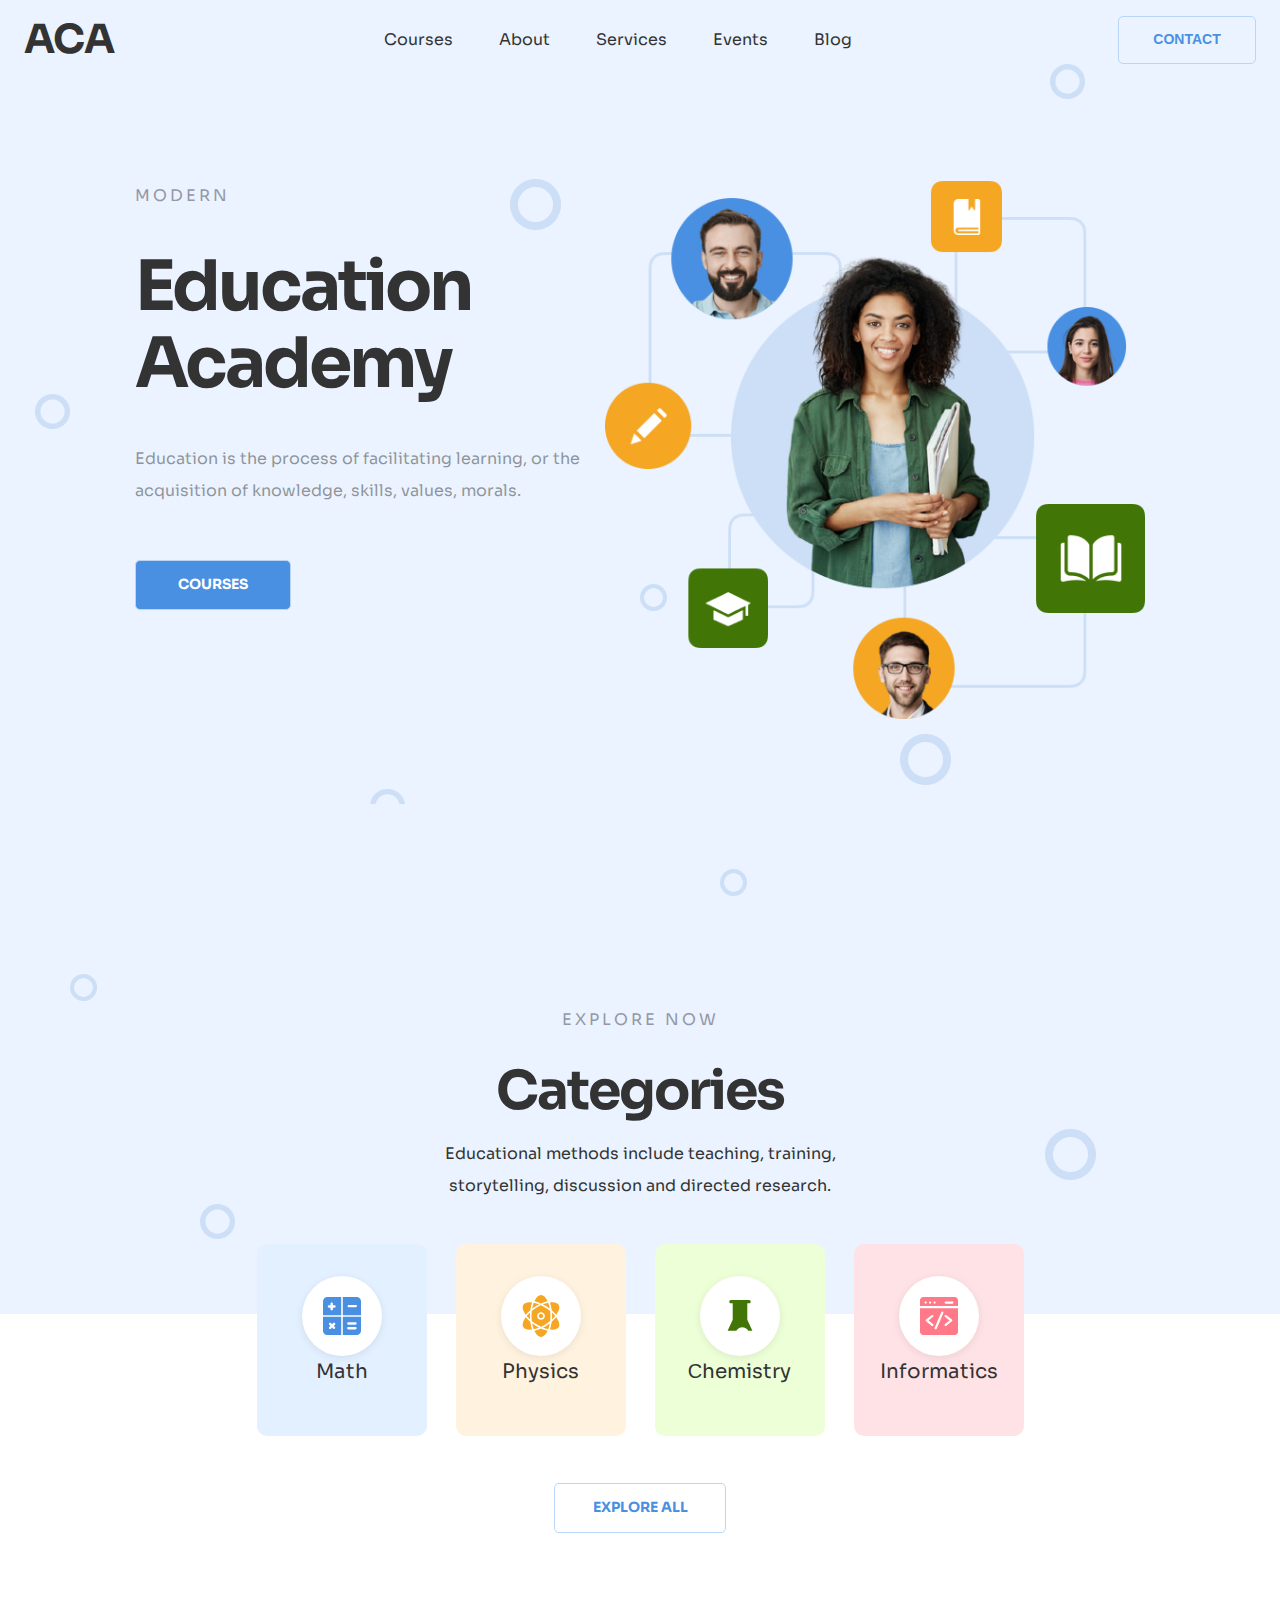
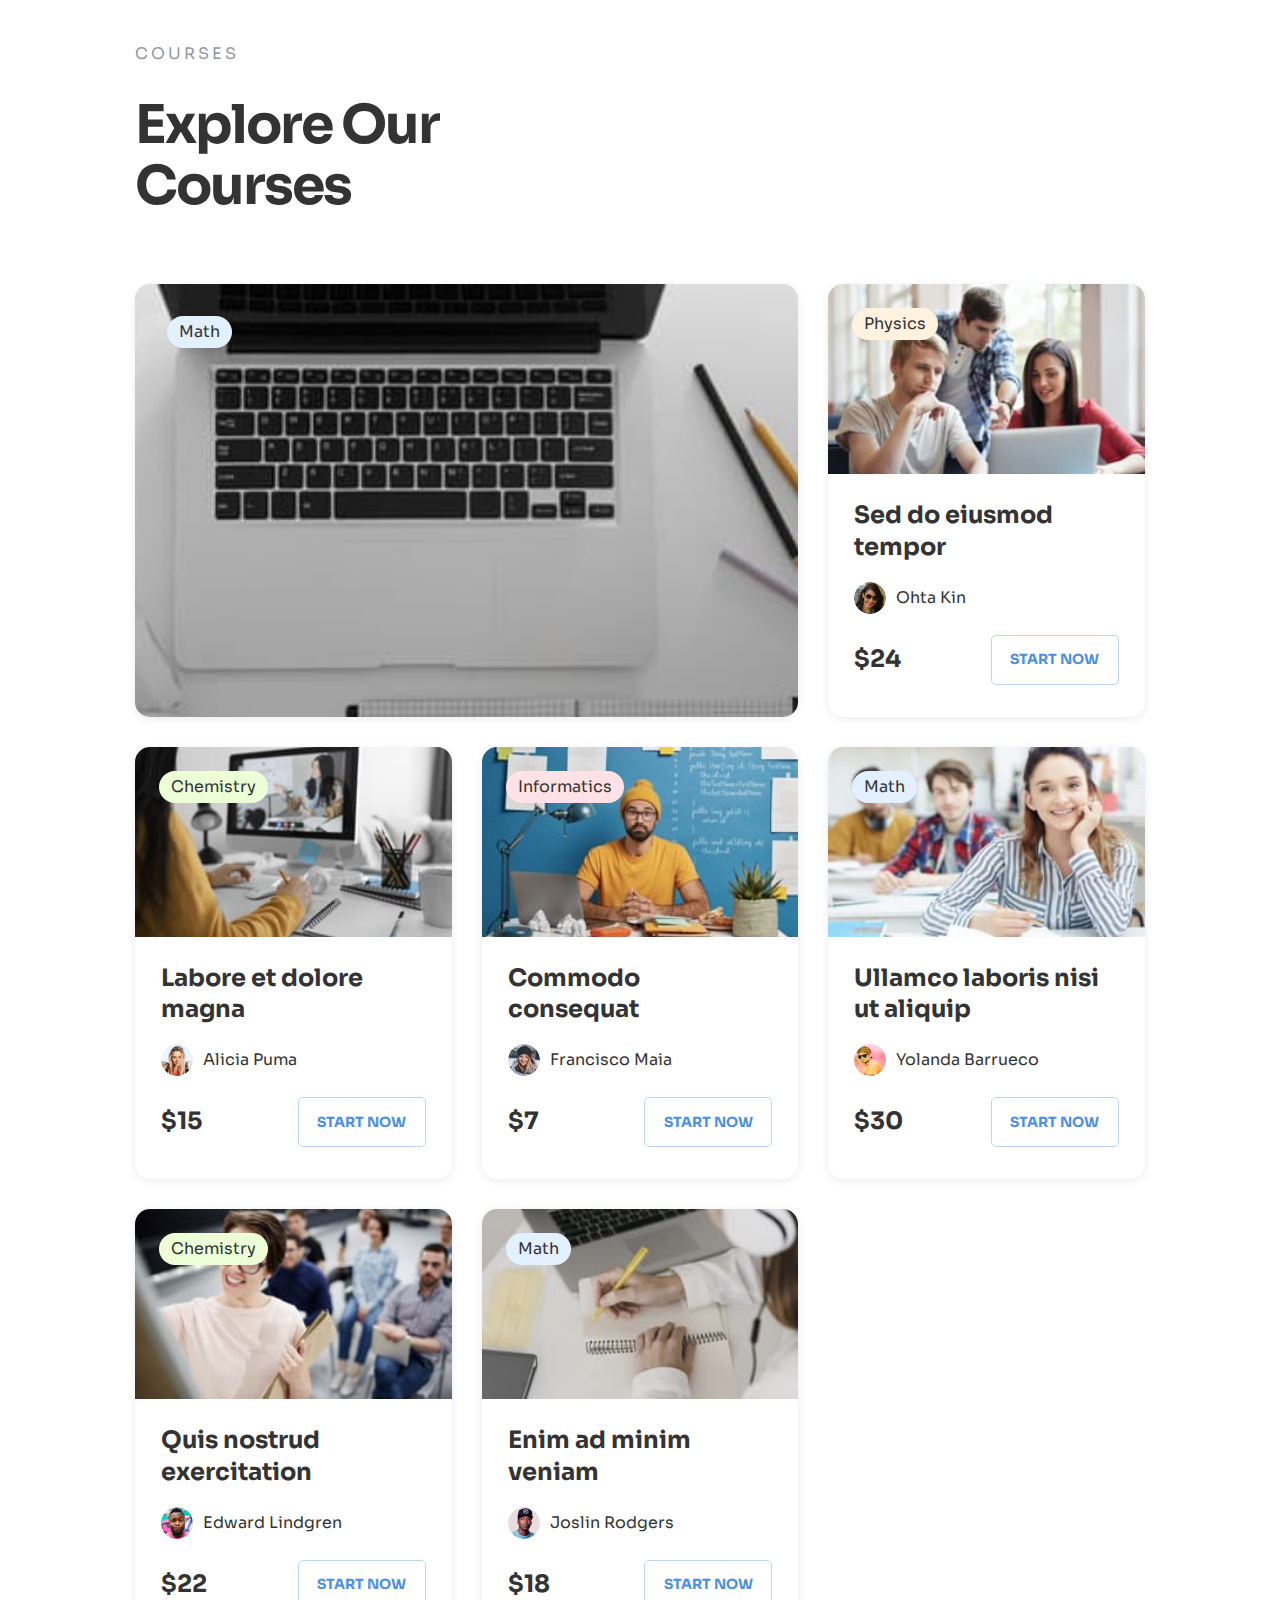
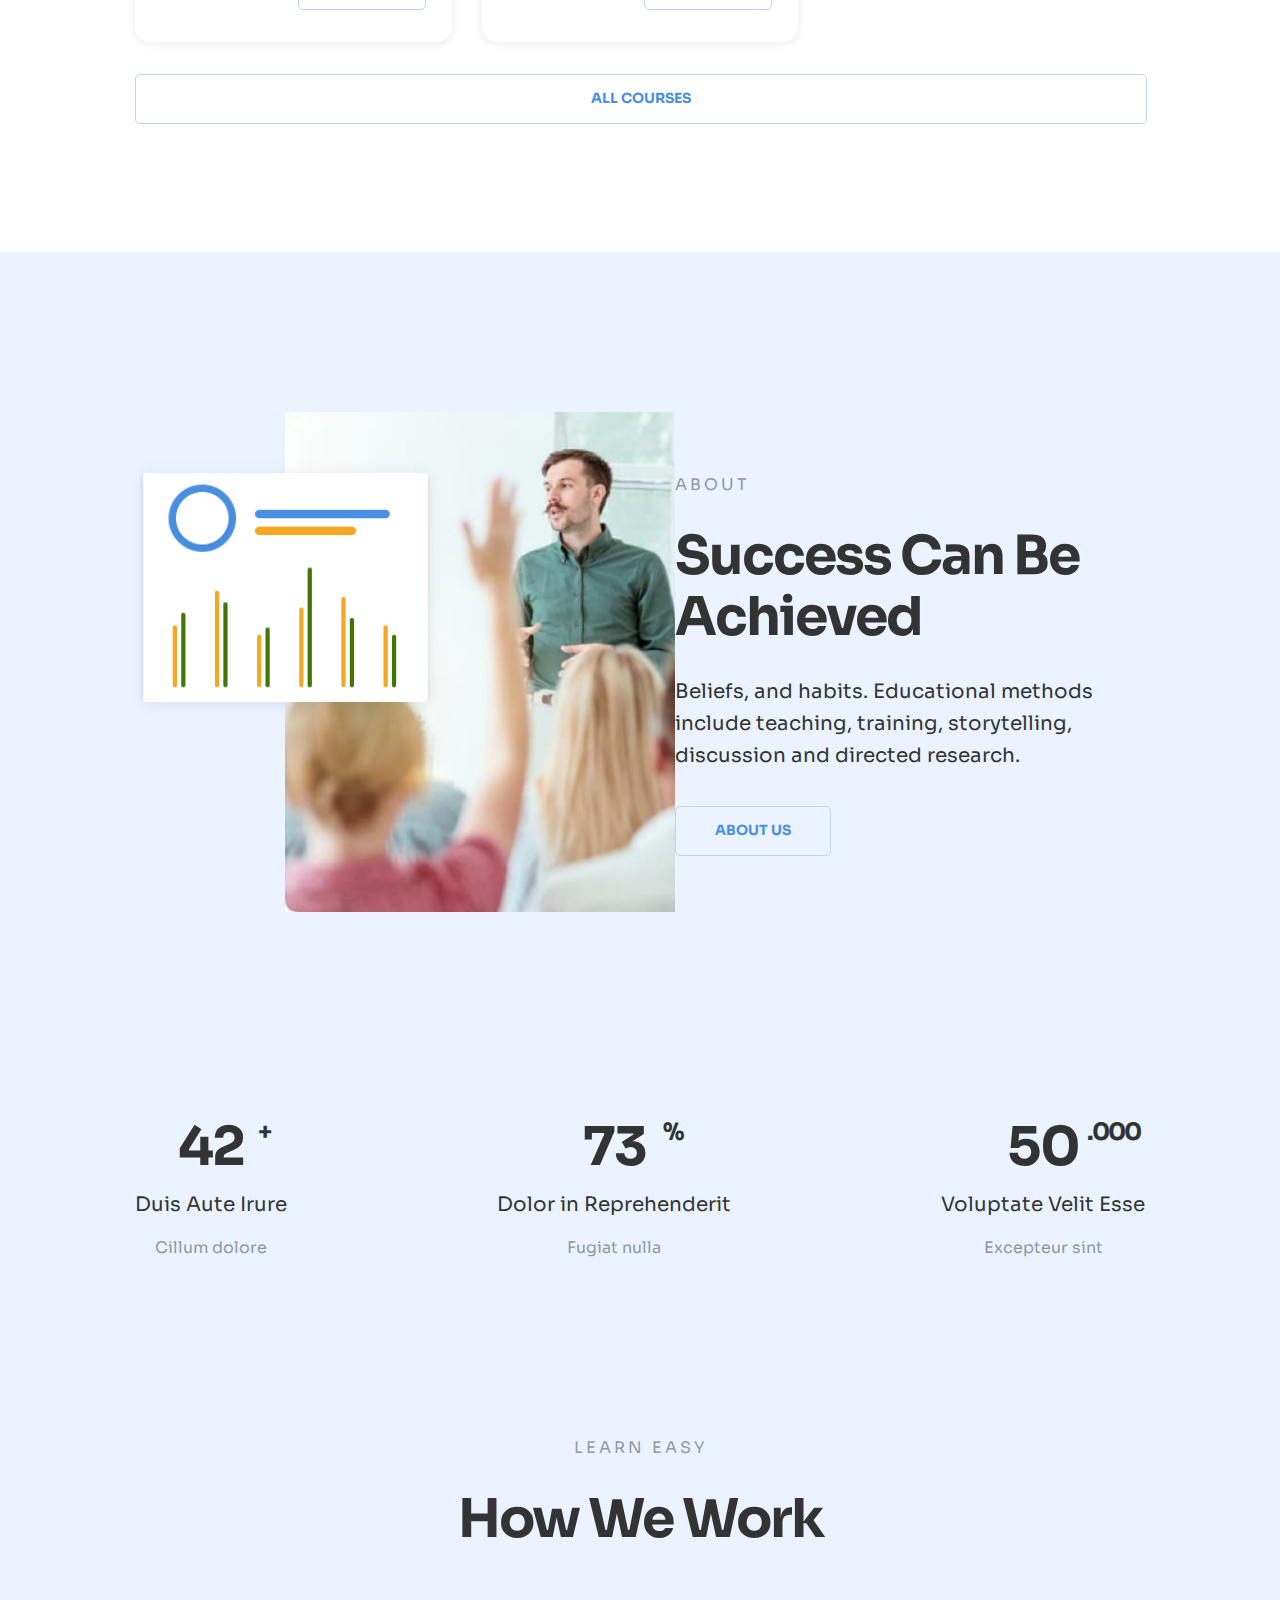
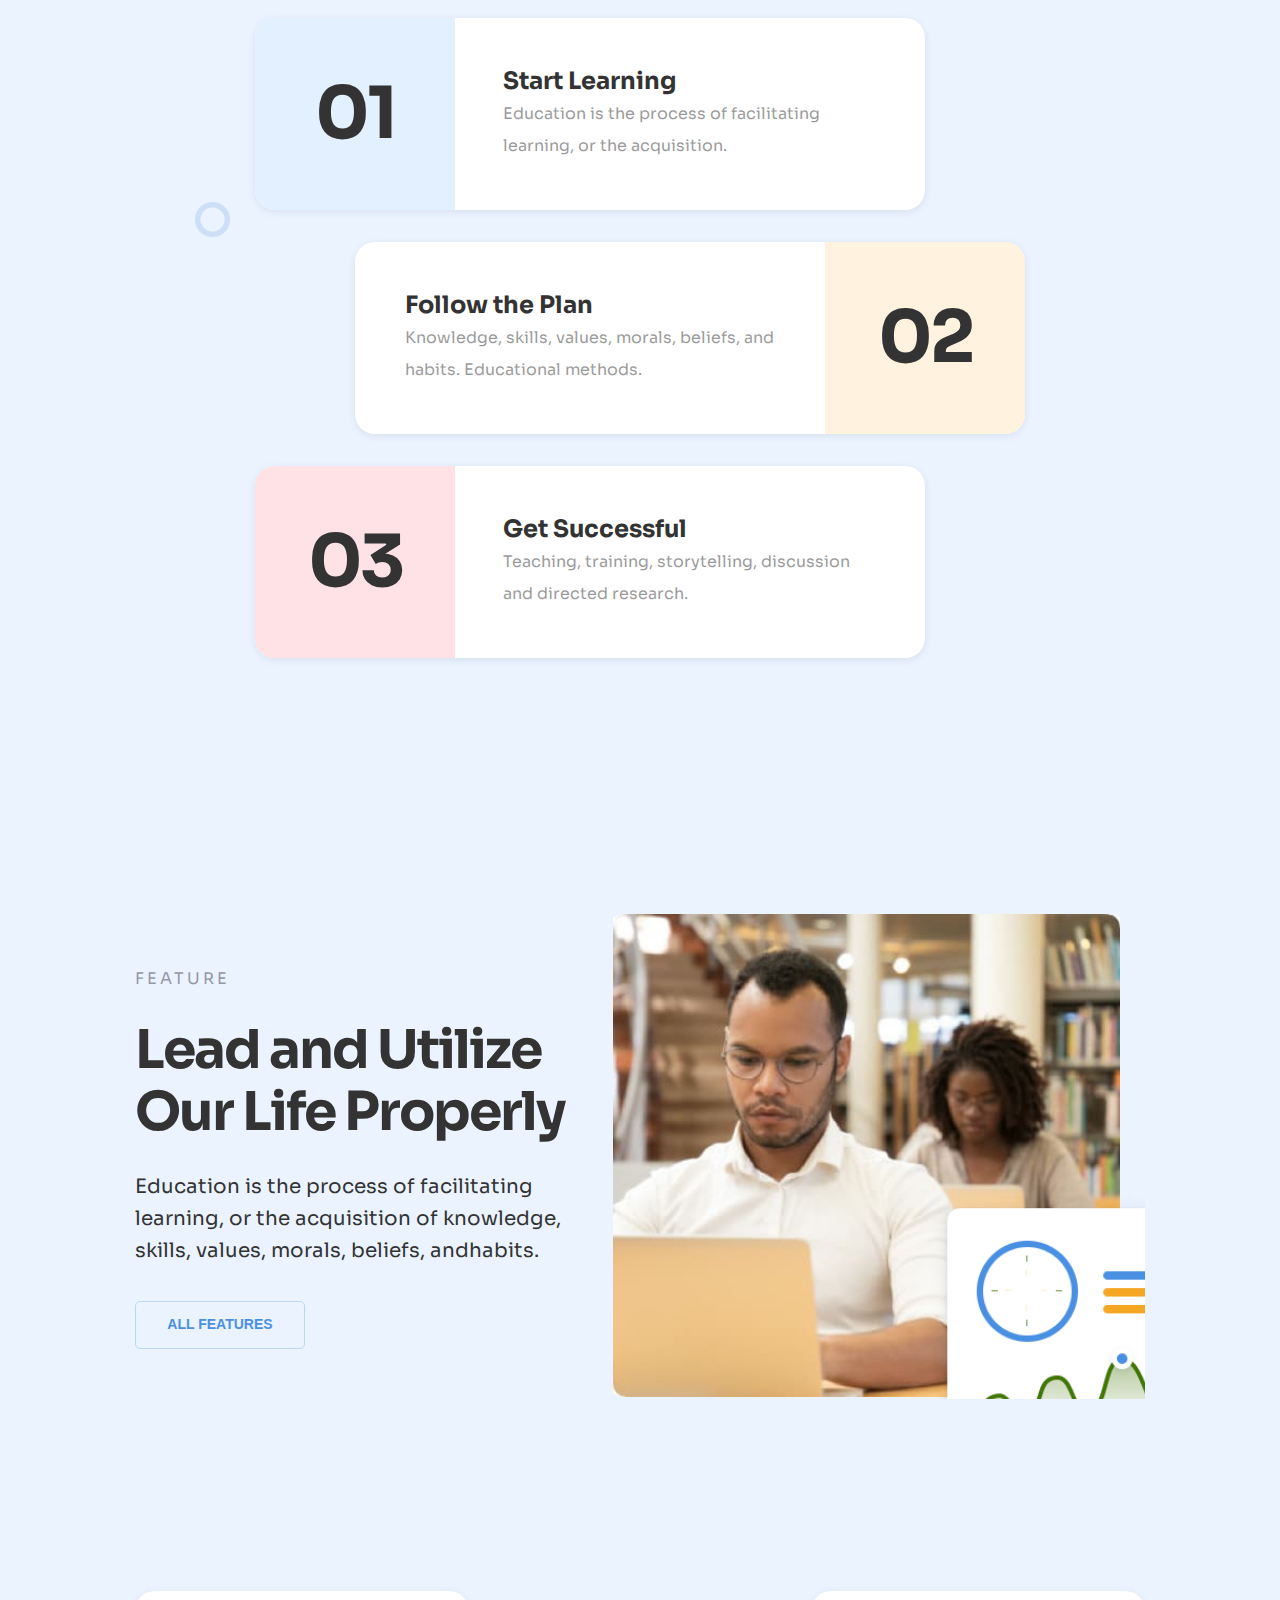
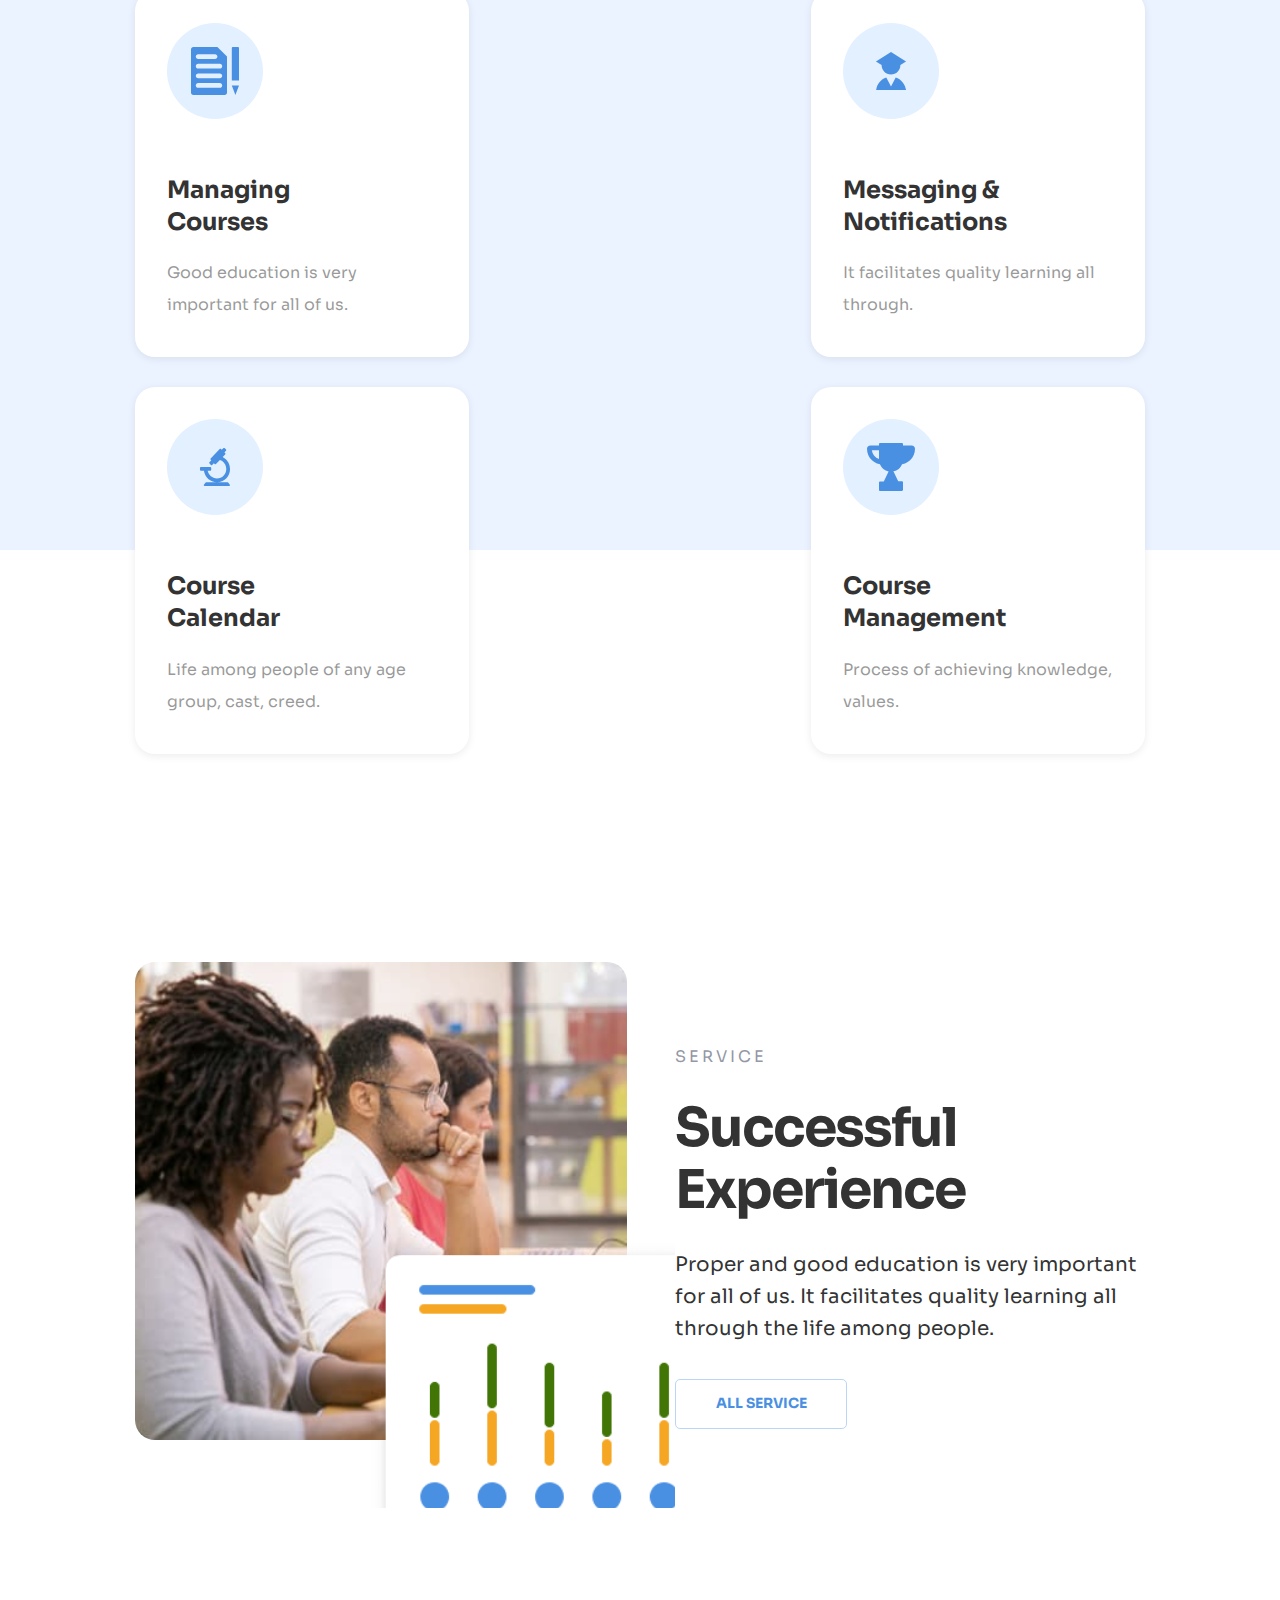
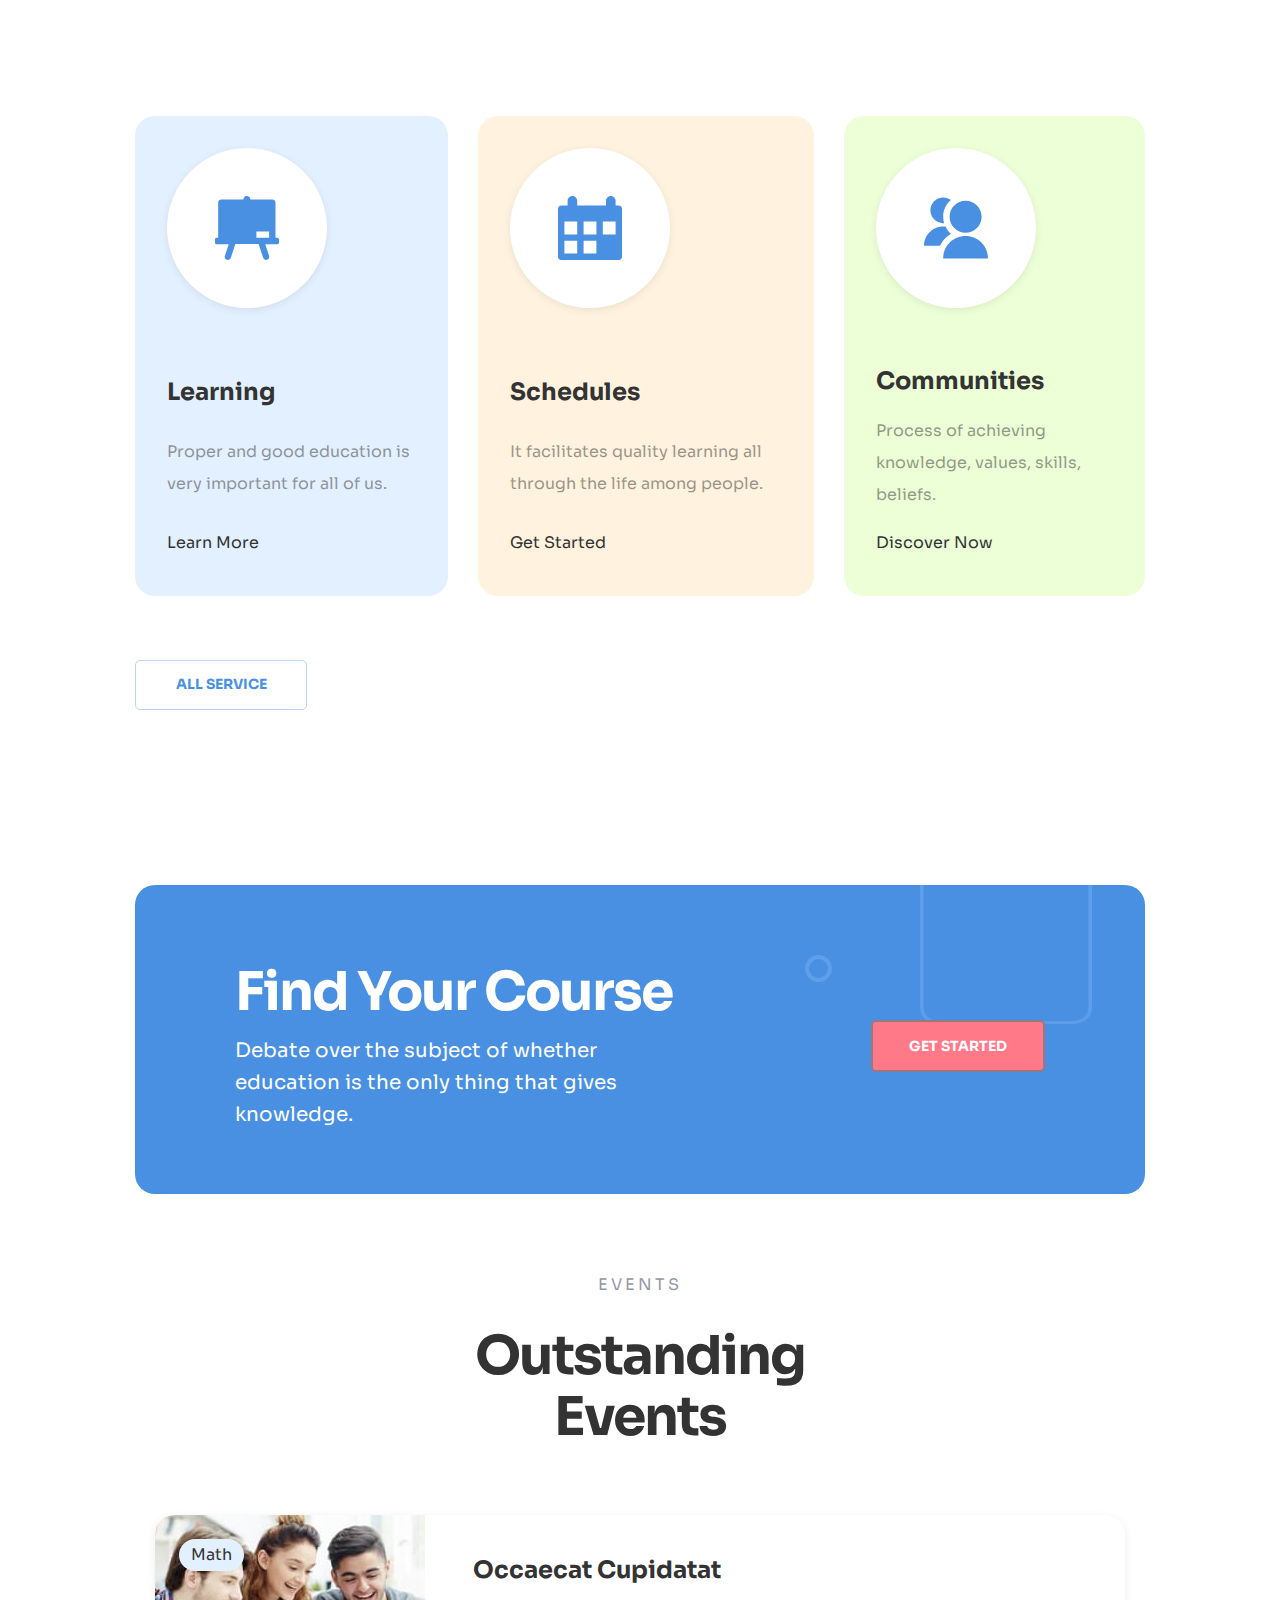
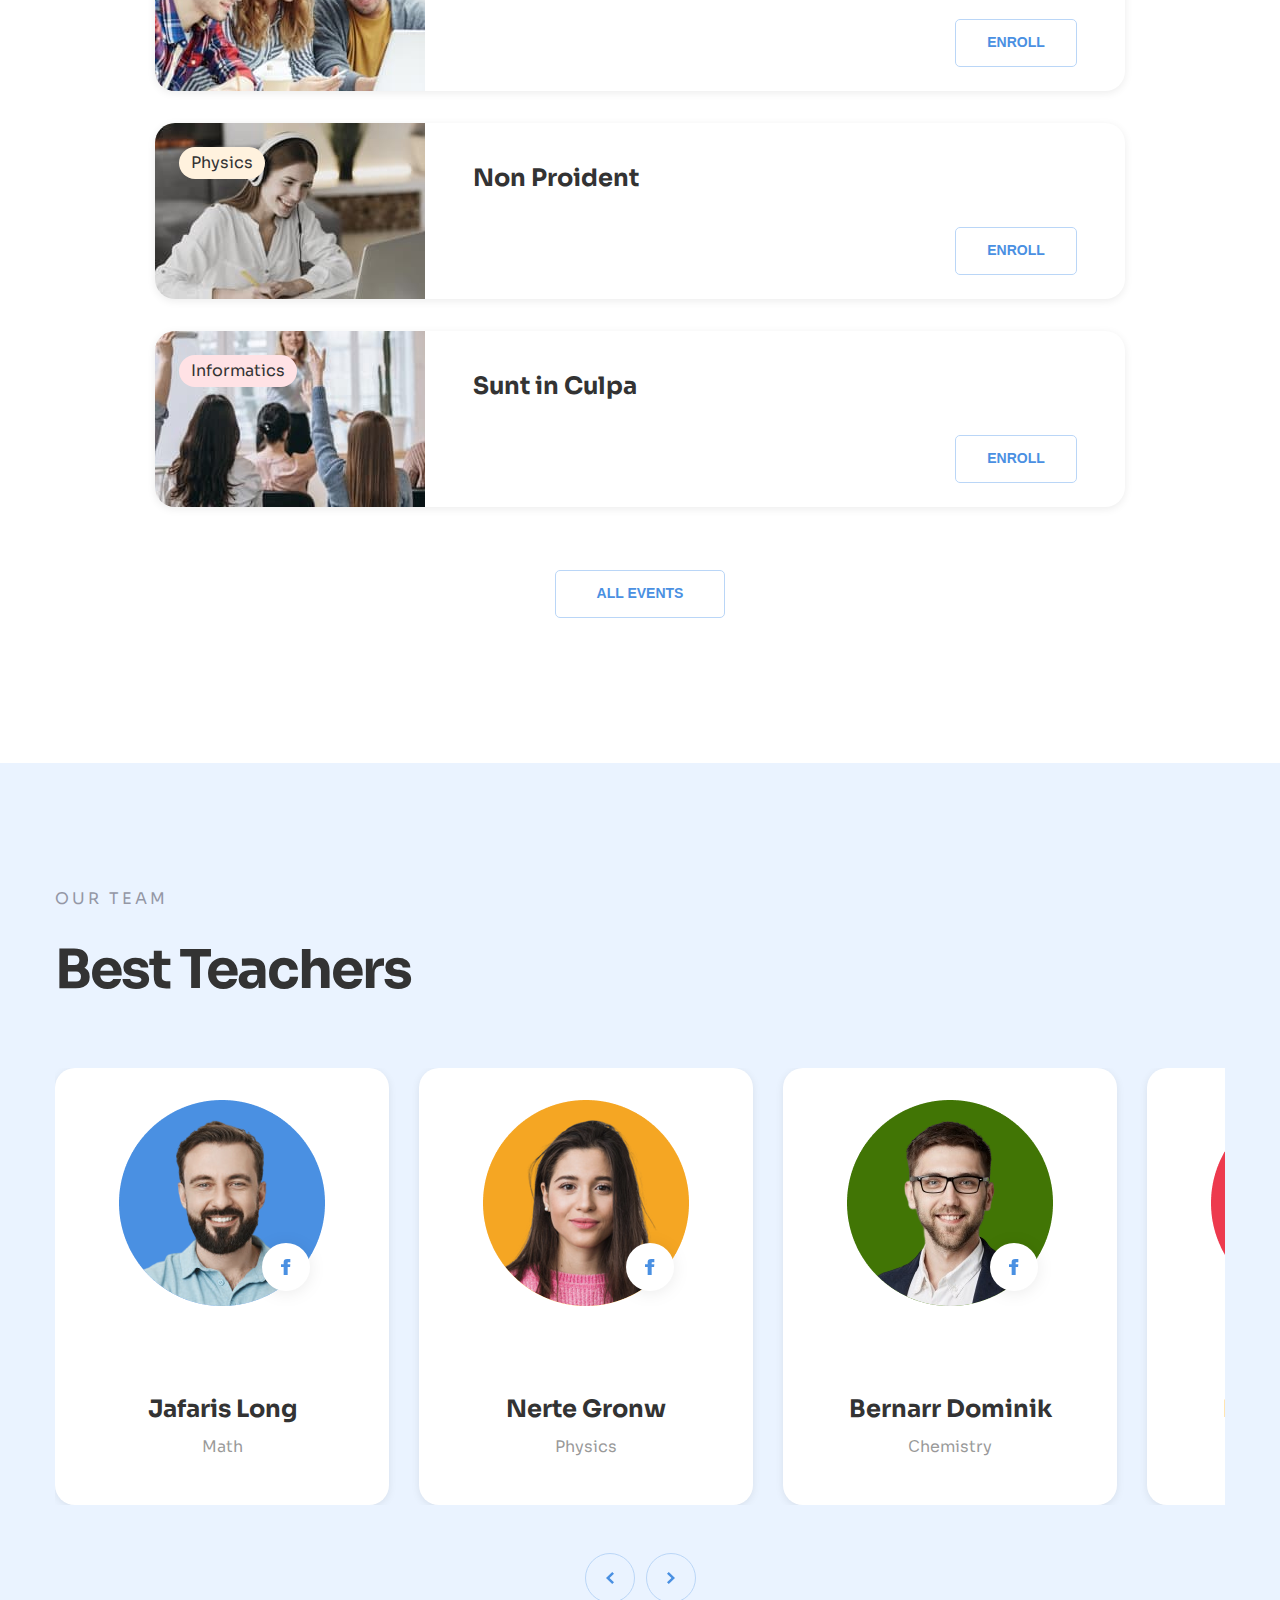
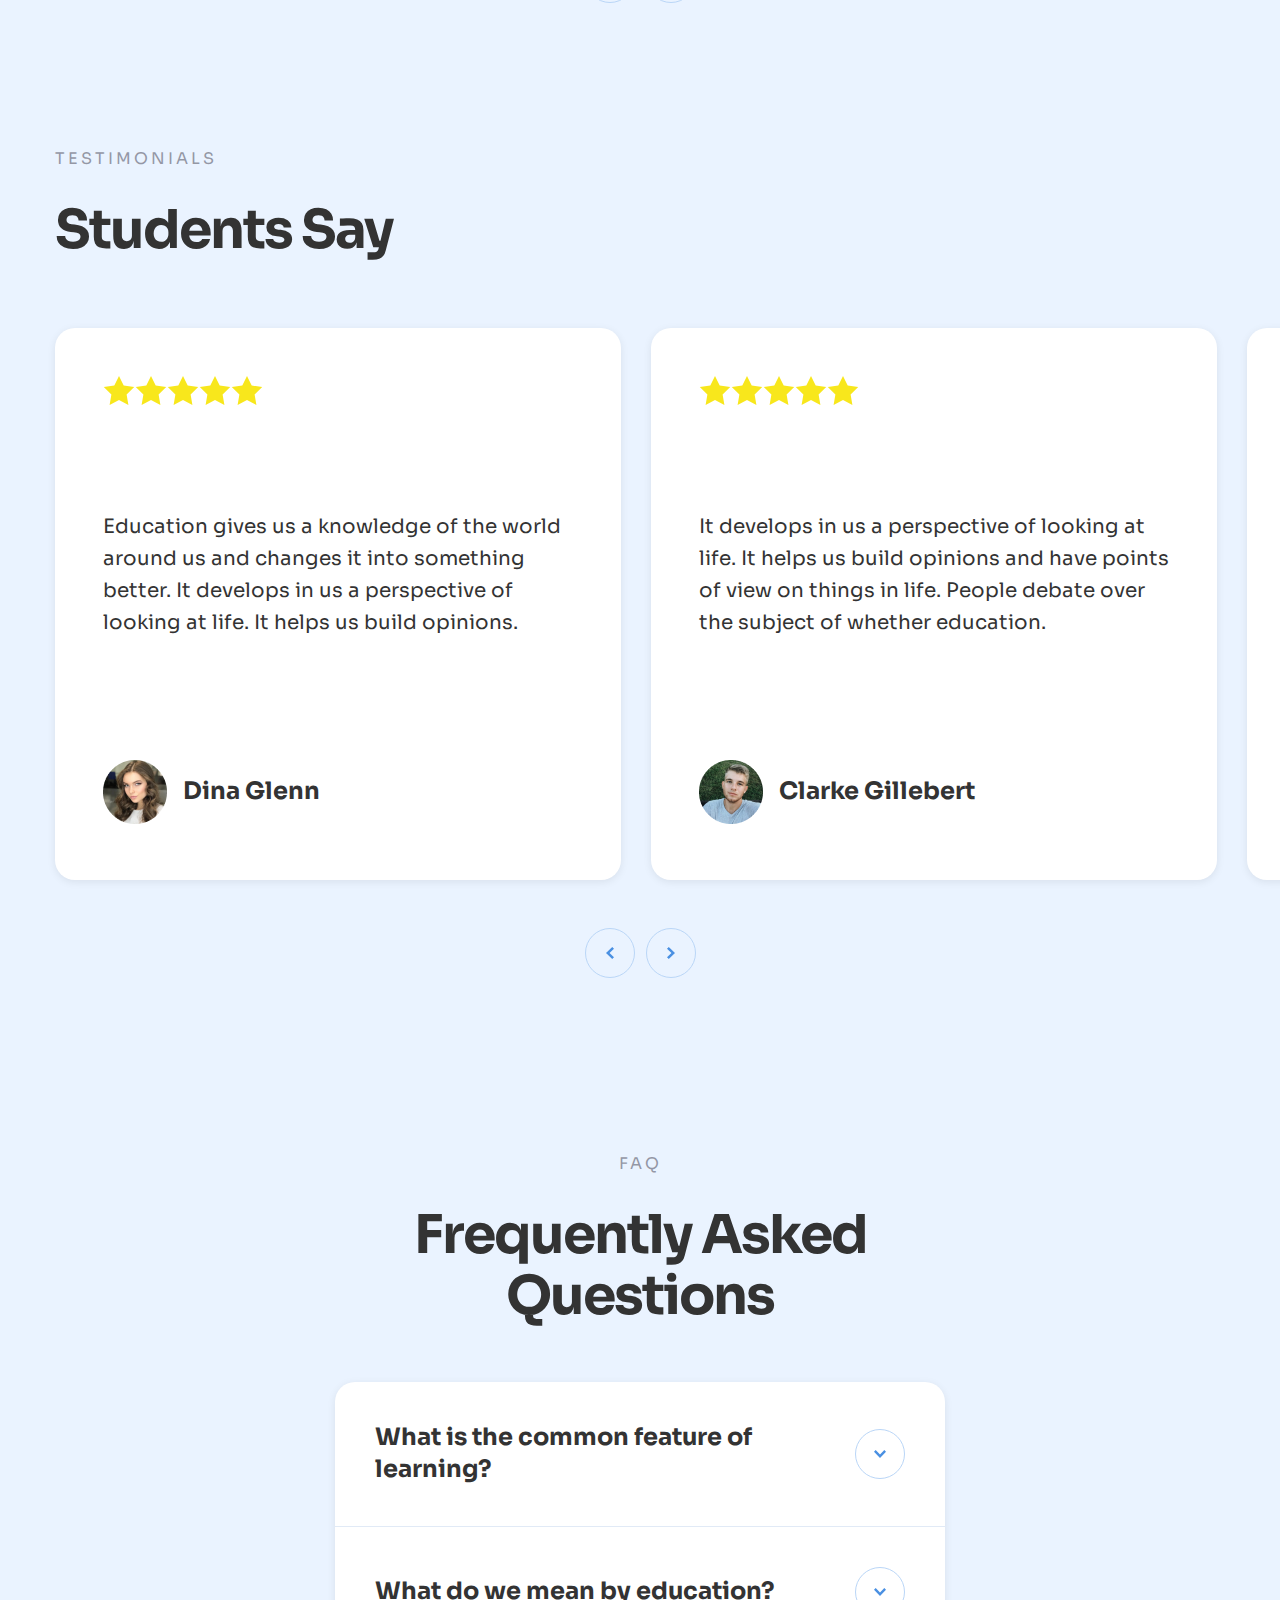
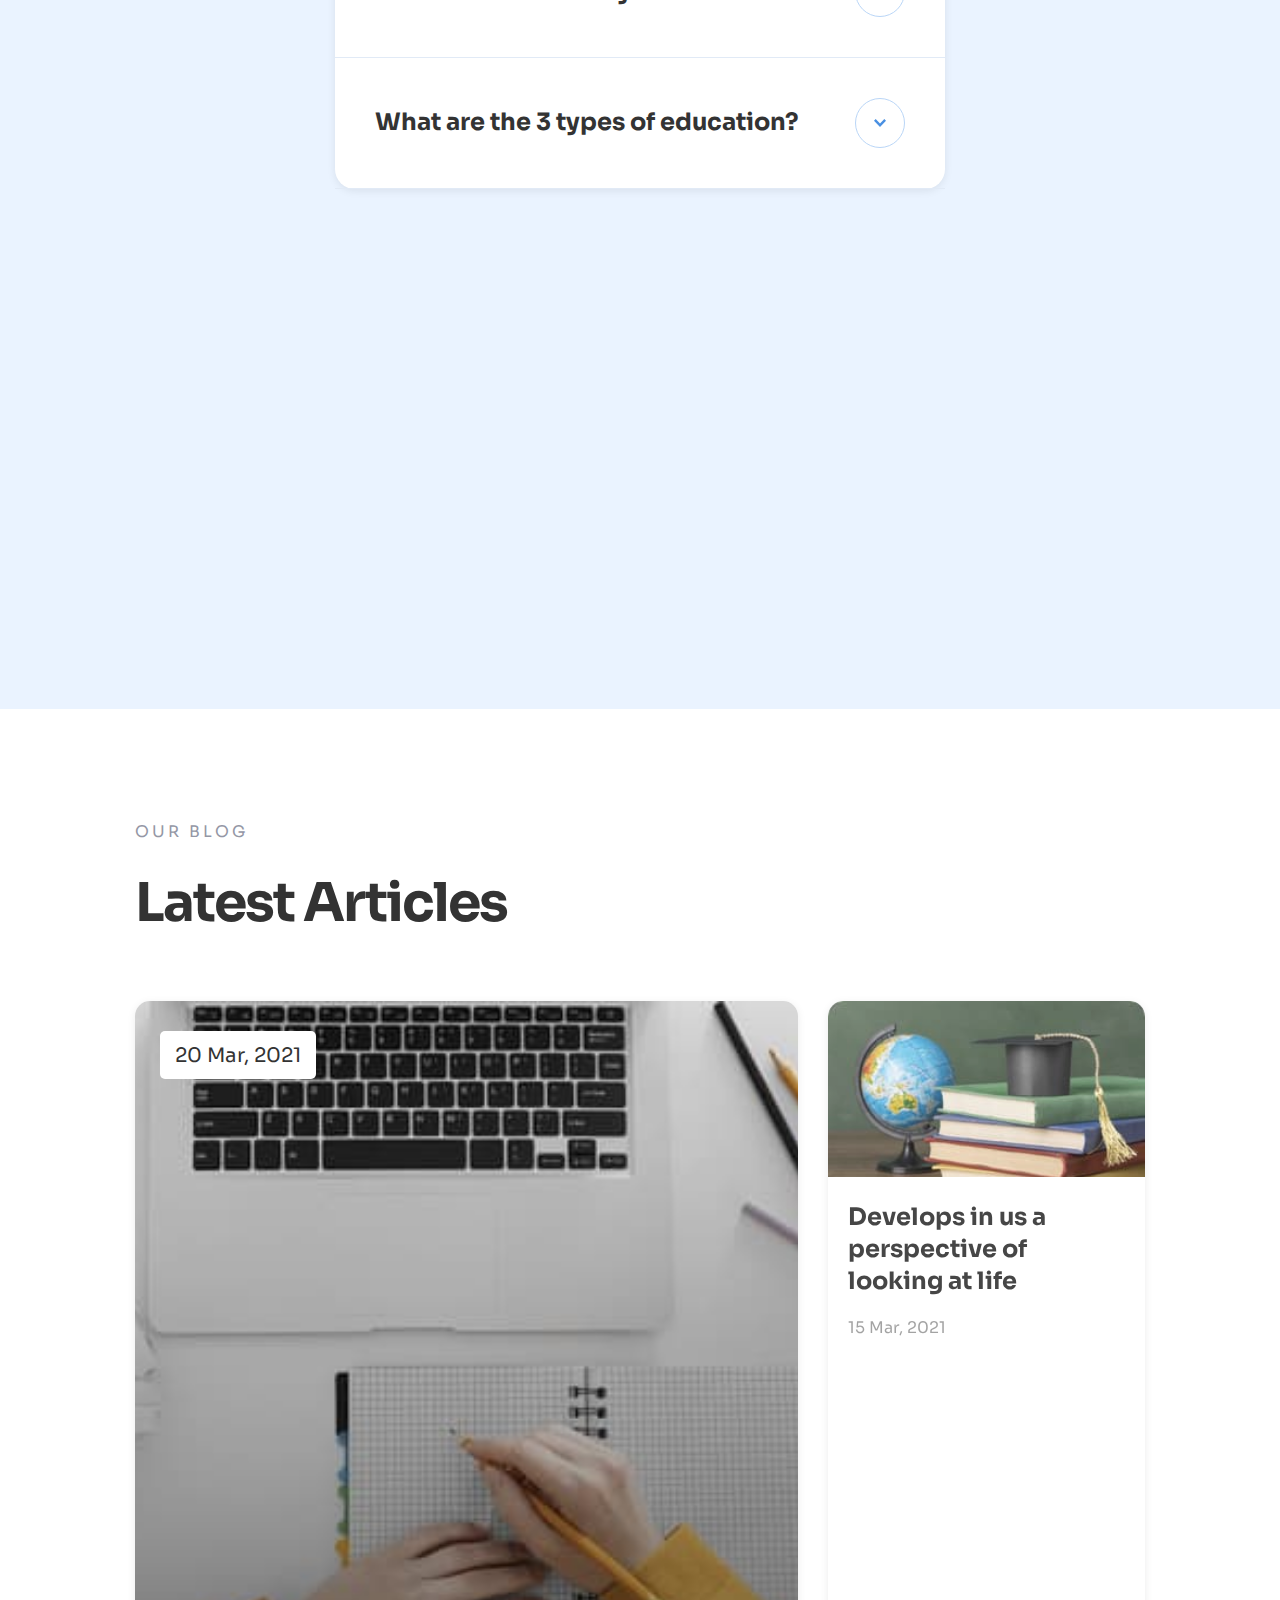
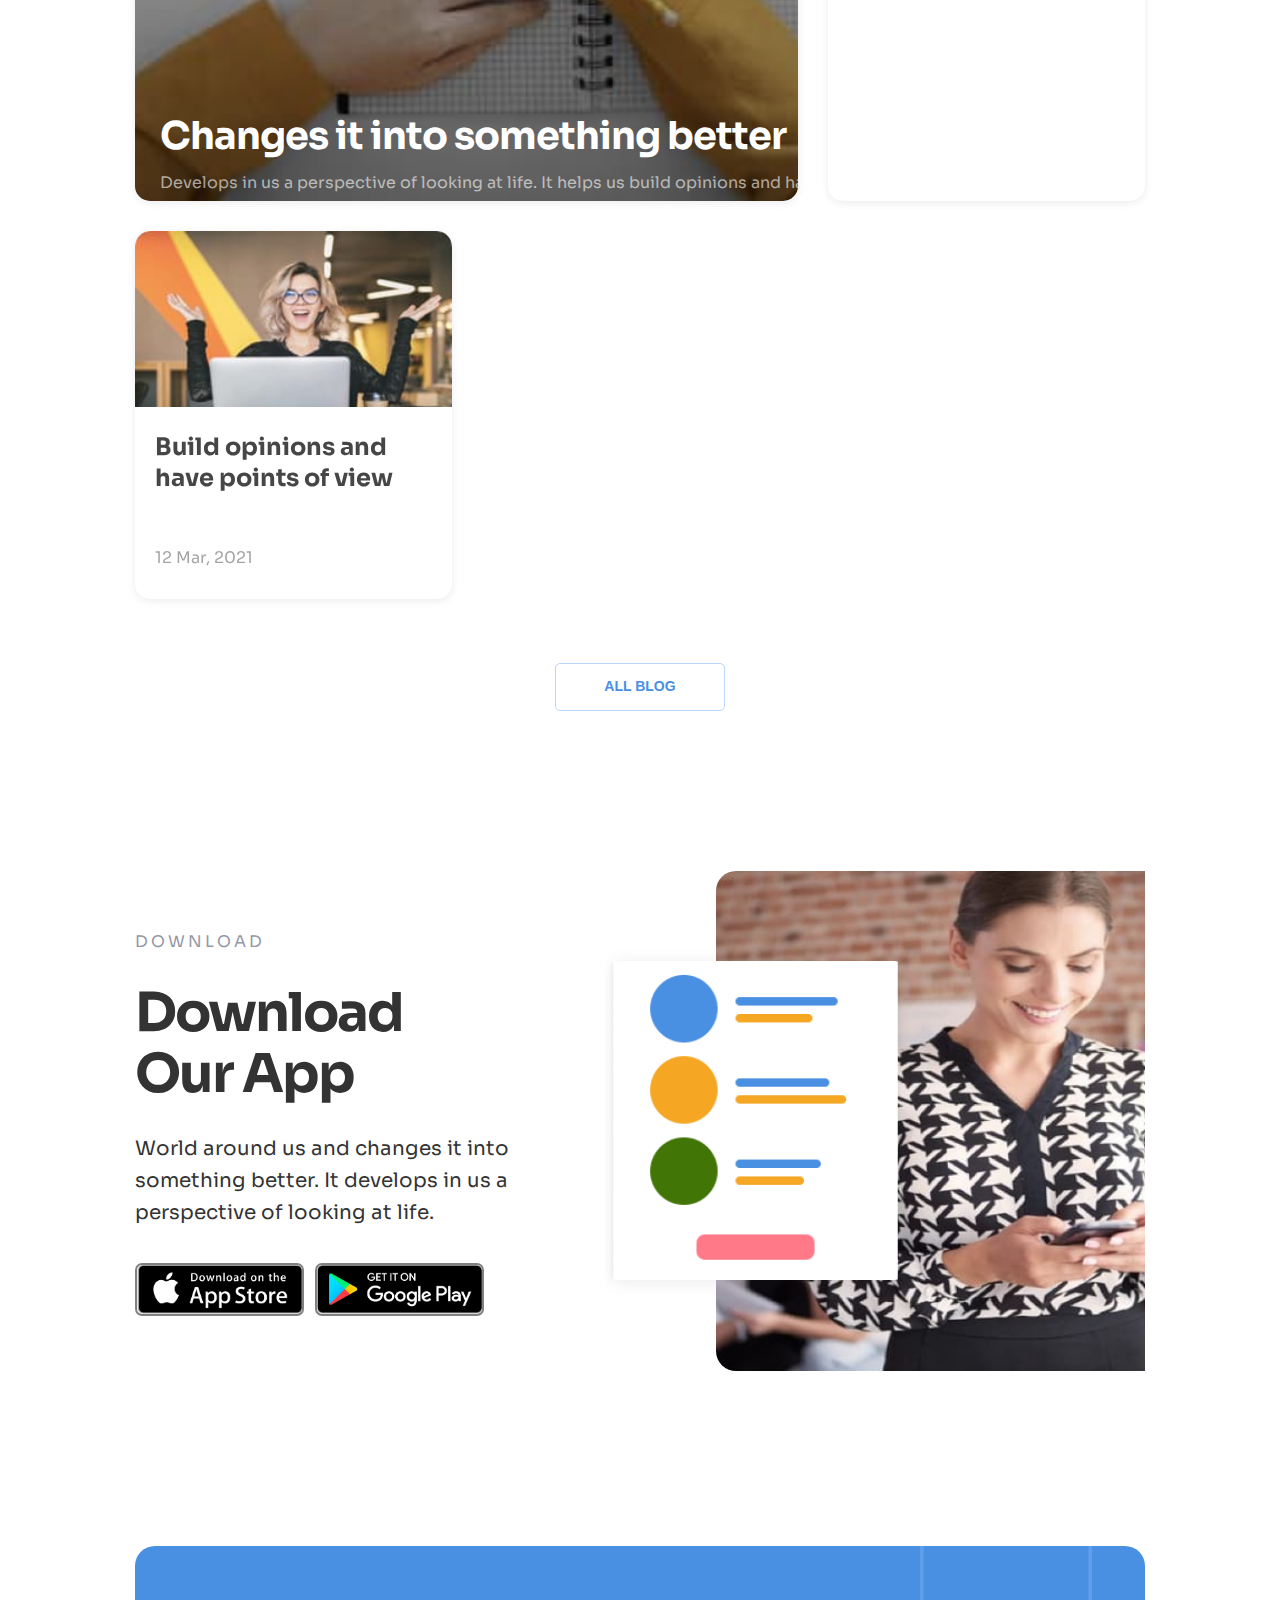
==== commit 32c62ba3: "1" ====
--- a/index.html
+++ b/index.html
@@ -23,39 +23,193 @@
 
    <!---- header --->
 
-   <header class="header">
+   <!-- <header class="header">
       <div class="container container-header">
          <div class="header__flex">
-            <a class="logo link">
+            <a class="logo link" href="">
                ACA
             </a>
             <ul class="header__list list">
-               <li class="header__item"><a class="link" href="">
+               <li class="header__item"><a class="link" href="#courses">
                      <p>Courses</p>
                   </a></li>
-               <li class="header__item"><a class="link" href="">
+               <li class="header__item"><a class="link" href="#about">
                      <p>About</p>
                   </a></li>
-               <li class="header__item"><a class="link" href="">
+               <li class="header__item"><a class="link" href="#services">
                      <p>Services</p>
                   </a></li>
-               <li class="header__item"><a class="link" href="">
+               <li class="header__item"><a class="link" href="#events">
                      <p>Events</p>
                   </a></li>
-               <li class="header__item"><a class="link" href="">
+               <li class="header__item"><a class="link" href="#blog">
                      <p>Blog</p>
                   </a></li>
             </ul>
             <button class="btn btn-header">Contact</button>
          </div>
       </div>
+   </header> -->
+
+   <header class="header container">
+      <div class="container-header">
+         <a class="logo link" href="">
+            ACA
+         </a>
+         <nav>
+            <ul class="header__list list">
+               <li class="header__item"><a class="link" href="#courses">
+                     <p>Courses</p>
+                  </a></li>
+               <li class="header__item"><a class="link" href="#about">
+                     <p>About</p>
+                  </a></li>
+               <li class="header__item"><a class="link" href="#services">
+                     <p>Services</p>
+                  </a></li>
+               <li class="header__item"><a class="link" href="#events">
+                     <p>Events</p>
+                  </a></li>
+               <li class="header__item"><a class="link" href="#blog">
+                     <p>Blog</p>
+                  </a></li>
+            </ul>
+         </nav>
+         <button class="btn btn-header">Contact</button>
+         <button class="btn menu-burger" type="button" data-mobile-menu-open><svg width="16" height="14">
+               <use href="./images/svg/all-icons.svg#icon-menu-burger"></use>
+            </svg></button>
+      </div>
+
+      <div class="menu-mobil is-hidden" data-mobile-menu>
+         <button type="button" class="button-modal btn" data-mobile-menu-close>
+            <svg class="button-modal__icon" width="18" height="18">
+               <use href="./images/svg/all-icons.svg#icon-close-mobile-menu"></use>
+            </svg>
+         </button>
+         <div class="menu-mobil__container">
+            <nav>
+               <ul class="mobile__list list">
+                  <li class="mobile__item" data-mobile-menu-close><a class="link" href="#courses">
+                        <p>Courses</p>
+                     </a></li>
+                  <li class="mobile__item" data-mobile-menu-close><a class="link" href="#about">
+                        <p>About</p>
+                     </a></li>
+                  <li class="mobile__item" data-mobile-menu-close><a class="link" href="#services">
+                        <p>Services</p>
+                     </a></li>
+                  <li class="mobile__item" data-mobile-menu-close><a class="link" href="#events">
+                        <p>Events</p>
+                     </a></li>
+                  <li class="mobile__item" data-mobile-menu-close><a class="link" href="#blog">
+                        <p>Blog</p>
+                     </a></li>
+               </ul>
+            </nav>
+            <!-- <nav class="navigator">
+               <ul class="list">
+                  <li class="navigator__item">
+                     <a class="navigator__link link" href="#courses">
+                        <p>Courses</p>
+                     </a>
+                  </li>
+                  <li class="navigator__item">
+                     <a class="navigator__link link" href="#about">
+                        <p>About</p>
+                     </a>
+                  </li>
+                  <li class="navigator__item">
+                     <a class="navigator__link link" href="#services">
+                        <p>Services</p>
+                     </a>
+                  </li>
+                  <li class="navigator__item">
+                     <a class="navigator__link link" href="#events">
+                        <p>Events</p>
+                     </a>
+                  </li>
+                  <li class="navigator__item">
+                     <a class="navigator__link link" href="#blog">
+                        <p>Blog</p>
+                     </a>
+                  </li>
+               </ul>
+            </nav> -->
+            <div class="contact__container">
+               <ul class="contact__list list">
+                  <li class="contact__item">
+                     <a href="tel:12023580001" class="link">
+                        <p>1-202-358-0001</p>
+                     </a>
+                  </li>
+                  <li class="contact__item">
+                     <a href="hqnews-join@newsletters.nasa.gov" class="link">
+                        <p>hqnews-join@newsletters.nasa.gov</p>
+                     </a>
+                  </li>
+                  <li class="contact__item">
+                     <a class="link" href="https://goo.gl/maps/wbUcTo47UnKSqVHw6" target="_blank"
+                        rel="noopener noreferre">
+                        <p>300 E St SW, Washington, DC 20546, USA</p>
+                     </a>
+                  </li>
+
+               </ul>
+               <ul class="social list">
+                  <li class="social__item">
+                     <a class="link social__icon icon-style" href="https://www.facebook.com">
+                        <svg width="9,33" height="16">
+                           <use href="./images/svg/all-icons.svg#icon-facebook"></use>
+                        </svg>
+                     </a>
+                  </li>
+                  <li class="social__item ">
+                     <a class="link social__icon icon-style" href="https://www.twitter.com">
+                        <svg width="16" height="13">
+                           <use href="./images/svg/all-icons.svg#icon-twitter"></use>
+                        </svg>
+                     </a>
+                  </li>
+                  <li class="social__item">
+                     <a class="link social__icon icon-style" href="https://www.instagram.com">
+                        <svg width="16" height="16">
+                           <use href="./images/svg/all-icons.svg#icon-instagram"></use>
+                        </svg>
+                     </a>
+                  </li>
+               </ul>
+               <!-- <ul class="social list">
+                  <li class="social__item">
+                     <a href="" class="social__link link">Instagram</a>
+                  </li>
+                  <li class="social__item">
+                     <span class="social__line link"></span>
+                  </li>
+                  <li class="social__item">
+                     <a href="" class="social__link link">Twitter</a>
+                  </li>
+                  <li class="social__item">
+                     <span class="social__line link"></span>
+                  </li>
+                  <li class="social__item">
+                     <a href="" class="social__link link">Facebook</a>
+                  </li>
+                  <li class="social__item">
+                     <span class="social__line link"></span>
+                  </li>
+               </ul> -->
+            </div>
+         </div>
+      </div>
+
    </header>
 
    <mein>
 
       <!-----  hero ----->
 
-      <section class="hero">
+      <!-- <section class="hero">
          <div class="container hero__background-img">
             <div class="hero__flex">
                <div class="hero__content">
@@ -65,62 +219,138 @@
                   <p class="color">Education is the process of facilitating learning, or the acquisition of knowledge,
                      skills, values,
                      morals.</p>
-                  <button class="btn btn-hero">Courses</button>
+                  <a href="./error.html" class="btn btn-hero link">Courses</a>
                </div>
                <div class="hero__img"></div>
             </div>
          </div>
+      </section> -->
+
+      <section class="hero container">
+         <div class="grid-item">
+            <div class="hero__grid">
+               <div class="hero__content">
+                  <h2>MODERN</h2>
+                  <h1 class="hero__title">Education
+                     Academy</h1>
+                  <p class="color">Education is the process of facilitating learning, or the acquisition of knowledge,
+                     skills, values,
+                     morals.</p>
+                  <a href="./error.html" class="btn btn-hero link">Courses</a>
+               </div>
+               <div class="hero__img"></div>
+            </div>
+         </div>
       </section>
 
       <!---- categories ---->
 
-      <section class="categories">
+      <!-- <section class="categories">
          <div class="container categories__background-img">
             <h2>Explore Now</h2>
             <h3 class="categories__title">Categories</h3>
             <p class="categories__text">Educational methods include teaching, training, storytelling, discussion and
                directed research.</p>
             <ul class="categories__list list">
-               <li class="categories__item">
-                  <div class="categories__icon icon-style">
-                     <svg width="38" height="38">
-                        <use href="./images/svg/all-icons.svg#icon-categories-math"></use>
-                     </svg>
-                  </div>
-                  <h5>Math</h5>
-               </li>
-               <li class="categories__item">
-                  <div class="categories__icon icon-style">
-                     <svg width="42" height="48">
-                        <use href="./images/svg/all-icons.svg#icon-categories-physics"></use>
-                     </svg>
-                  </div>
-                  <h5>Physics</h5>
-               </li>
-               <li class="categories__item">
-                  <div class="categories__icon icon-style">
-                     <svg width="32" height="42">
-                        <use href="./images/svg/all-icons.svg#icon-categories-chemistry"></use>
-                     </svg>
-                  </div>
-                  <h5>Сhemistry</h5>
-               </li>
-               <li class="categories__item">
-                  <div class="categories__icon icon-style">
-                     <svg width="38" height="38">
-                        <use href="./images/svg/all-icons.svg#icon-categories-informatics"></use>
-                     </svg>
-                  </div>
-                  <h5>Informatics</h5>
+               <li class="categories__item math-background">
+                  <a href="./error.html" class="link categories__link">
+                     <div class="categories__icon icon-style">
+                        <svg width="38" height="38">
+                           <use href="./images/svg/all-icons.svg#icon-categories-math"></use>
+                        </svg>
+                     </div>
+                     <h5>Math</h5>
+                  </a>
+               </li>
+               <li class="categories__item Physics-background">
+                  <a href="./error.html" class="link categories__link">
+                     <div class="categories__icon icon-style">
+                        <svg width="42" height="48">
+                           <use href="./images/svg/all-icons.svg#icon-categories-physics"></use>
+                        </svg>
+                     </div>
+                     <h5>Physics</h5>
+                  </a>
+               </li>
+               <li class="categories__item Сhemistry-background">
+                  <a href="./error.html" class="link categories__link">
+                     <div class="categories__icon icon-style">
+                        <svg width="32" height="42">
+                           <use href="./images/svg/all-icons.svg#icon-categories-chemistry"></use>
+                        </svg>
+                     </div>
+                     <h5>Сhemistry</h5>
+                  </a>
+               </li>
+               <li class="categories__item Informatics-background">
+                  <a href="./error.html" class="link categories__link">
+                     <div class="categories__icon icon-style">
+                        <svg width="38" height="38">
+                           <use href="./images/svg/all-icons.svg#icon-categories-informatics"></use>
+                        </svg>
+                     </div>
+                     <h5>Informatics</h5>
+                  </a>
                </li>
             </ul>
-            <button class="btn">Explore All</button>
+            <a href="./error.html" class="btn btn__center link">Explore All</a>
+         </div>
+      </section> -->
+      <section class="categories container">
+         <div class="grid-item">
+            <h2>Explore Now</h2>
+            <h3 class="categories__title">Categories</h3>
+            <p class="categories__text">Educational methods include teaching, training, storytelling, discussion and
+               directed research.</p>
+            <ul class="categories__list list">
+               <li class="categories__item math-background">
+                  <a href="./error.html" class="link categories__link">
+                     <div class="categories__icon icon-style">
+                        <svg width="38" height="38">
+                           <use href="./images/svg/all-icons.svg#icon-categories-math"></use>
+                        </svg>
+                     </div>
+                     <h5>Math</h5>
+                  </a>
+               </li>
+               <li class="categories__item Physics-background">
+                  <a href="./error.html" class="link categories__link">
+                     <div class="categories__icon icon-style">
+                        <svg width="42" height="48">
+                           <use href="./images/svg/all-icons.svg#icon-categories-physics"></use>
+                        </svg>
+                     </div>
+                     <h5>Physics</h5>
+                  </a>
+               </li>
+               <li class="categories__item Сhemistry-background">
+                  <a href="./error.html" class="link categories__link">
+                     <div class="categories__icon icon-style">
+                        <svg width="32" height="42">
+                           <use href="./images/svg/all-icons.svg#icon-categories-chemistry"></use>
+                        </svg>
+                     </div>
+                     <h5>Сhemistry</h5>
+                  </a>
+               </li>
+               <li class="categories__item Informatics-background">
+                  <a href="./error.html" class="link categories__link">
+                     <div class="categories__icon icon-style">
+                        <svg width="38" height="38">
+                           <use href="./images/svg/all-icons.svg#icon-categories-informatics"></use>
+                        </svg>
+                     </div>
+                     <h5>Informatics</h5>
+                  </a>
+               </li>
+            </ul>
+            <a href="./error.html" class="btn btn__center link">Explore All</a>
          </div>
       </section>
 
       <!----- coursee ----->
 
-      <section class="courses">
+      <!-- <section class="courses" id="courses">
          <div class="container">
             <h2>Courses</h2>
             <h3 class="title-for-blok">Explore Our
@@ -131,7 +361,7 @@
                   <div class="courses__img big">
                      <img src="./images/course-1.jpg" alt="">
                      <div class="courses__inside">
-                        <p class="courses__time">Math</p>
+                        <p class="courses__time math-background">Math</p>
                         <h4 class="courses__title big">Ipsum dolor sit amet
                            consectetur</h4>
                         <div class="courses__inside-content">
@@ -141,7 +371,7 @@
                            </div>
                            <div class="courses__price-btn big">
                               <p class="courses__price big">$24</p>
-                              <button class="btn btn-courses-item big btn-red">Start Now</button>
+                              <a href="./error.html" class="link btn btn-courses-item big btn-red">Start Now</a>
                            </div>
                         </div>
                      </div>
@@ -152,7 +382,7 @@
                   <div>
                      <div class="courses__img">
                         <img src="./images/course-2.jpg" alt="">
-                        <p class="courses__time">Physics</p>
+                        <p class="courses__time Physics-background">Physics</p>
                      </div>
                      <div class="courses__thumb">
                         <h4 class="courses__title">Sed do eiusmod tempor</h4>
@@ -162,7 +392,7 @@
                         </div>
                         <div class="courses__price-btn">
                            <p class="courses__price">$24</p>
-                           <button class="btn btn-courses-item">Start Now</button>
+                           <a href="./error.html" class="link btn btn-courses-item">Start Now</a>
                         </div>
                      </div>
                   </div>
@@ -172,7 +402,7 @@
                   <div>
                      <div class="courses__img">
                         <img src="./images/course-3.jpg" alt="">
-                        <p class="courses__time">Chemistry</p>
+                        <p class="courses__time Сhemistry-background">Chemistry</p>
                      </div>
                      <div class="courses__thumb">
                         <h4 class="courses__title">Labore et dolore magna</h4>
@@ -182,7 +412,7 @@
                         </div>
                         <div class="courses__price-btn">
                            <p class="courses__price">$15</p>
-                           <button class="btn btn-courses-item">Start Now</button>
+                           <a href="./error.html" class="link btn btn-courses-item">Start Now</a>
                         </div>
                      </div>
                   </div>
@@ -192,7 +422,7 @@
                   <div>
                      <div class="courses__img">
                         <img src="./images/course-4.jpg" alt="">
-                        <p class="courses__time">Informatics</p>
+                        <p class="courses__time Informatics-background">Informatics</p>
                      </div>
                      <div class="courses__thumb">
                         <h4 class="courses__title">Commodo consequat</h4>
@@ -202,7 +432,7 @@
                         </div>
                         <div class="courses__price-btn">
                            <p class="courses__price">$7</p>
-                           <button class="btn btn-courses-item">Start Now</button>
+                           <a href="./error.html" class="link btn btn-courses-item ">Start Now</a>
                         </div>
                      </div>
                   </div>
@@ -212,7 +442,7 @@
                   <div>
                      <div class="courses__img">
                         <img src="./images/course-5.jpg" alt="">
-                        <p class="courses__time">Math</p>
+                        <p class="courses__time math-background">Math</p>
                      </div>
                      <div class="courses__thumb">
                         <h4 class="courses__title">Ullamco laboris nisi ut aliquip</h4>
@@ -222,7 +452,7 @@
                         </div>
                         <div class="courses__price-btn">
                            <p class="courses__price">$30</p>
-                           <button class="btn btn-courses-item">Start Now</button>
+                           <a href="./error.html" class="link btn btn-courses-item ">Start Now</a>
                         </div>
                      </div>
                   </div>
@@ -232,7 +462,7 @@
                   <div>
                      <div class="courses__img">
                         <img src="./images/course-6.jpg" alt="">
-                        <p class="courses__time">Chemistry</p>
+                        <p class="courses__time Сhemistry-background">Chemistry</p>
                      </div>
                      <div class="courses__thumb">
                         <h4 class="courses__title">Quis nostrud exercitation</h4>
@@ -242,7 +472,7 @@
                         </div>
                         <div class="courses__price-btn">
                            <p class="courses__price">$22</p>
-                           <button class="btn btn-courses-item">Start Now</button>
+                           <a href="./error.html" class="link btn btn-courses-item">Start Now</a>
                         </div>
                      </div>
                   </div>
@@ -252,7 +482,7 @@
                   <div>
                      <div class="courses__img">
                         <img src="./images/course-7.jpg" alt="">
-                        <p class="courses__time">Math</p>
+                        <p class="courses__time math-background">Math</p>
                      </div>
                      <div class="courses__thumb">
                         <h4 class="courses__title">Enim ad minim veniam</h4>
@@ -262,21 +492,174 @@
                         </div>
                         <div class="courses__price-btn">
                            <p class="courses__price">$18</p>
-                           <button class="btn btn-courses-item">Start Now</button>
+                           <a href="./error.html" class="link btn btn-courses-item">Start Now</a>
                         </div>
                      </div>
                   </div>
                </li>
 
             </ul>
-            <button class="btn btn-courses">All Courses</button>
+            <a href="./error.html" class="link btn btn-courses">All Courses</a>
+         </div>
+      </section> -->
+
+      <section class="courses container" id="courses">
+         <div class="grid-item">
+            <h2>Courses</h2>
+            <h3 class="title-for-blok">Explore Our
+               Courses</h3>
+            <ul class="courses__list list">
+
+               <li class="courses__item big">
+                  <div class="courses__img big">
+                     <img src="./images/course-1.jpg" alt="">
+                     <div class="courses__inside big">
+                        <p class="courses__time big math-background">Math</p>
+                        <h4 class="courses__title big">Ipsum dolor sit amet
+                           consectetur</h4>
+                        <div class="courses__inside-content big">
+                           <div class="courses__ava-name big">
+                              <img class="courses__ava" src="./images/course-ava-1.png" alt="">
+                              <p class="courses__name big">Donat Twerski</p>
+                           </div>
+                           <div class="courses__price-btn big">
+                              <p class="courses__price big">$24</p>
+                              <a href="./error.html" class="link btn btn-courses-item big btn-red">Start Now</a>
+                           </div>
+                        </div>
+                     </div>
+                  </div>
+               </li>
+
+               <li class="courses__item">
+                  <div>
+                     <div class="courses__img">
+                        <img src="./images/course-2.jpg" alt="">
+                        <p class="courses__time Physics-background">Physics</p>
+                     </div>
+                     <div class="courses__thumb">
+                        <h4 class="courses__title">Sed do eiusmod tempor</h4>
+                        <div class="courses__ava-name">
+                           <img class="courses__ava" src="./images/course-ava-2.png" alt="">
+                           <p class="courses__name">Ohta Kin</p>
+                        </div>
+                        <div class="courses__price-btn">
+                           <p class="courses__price">$24</p>
+                           <a href="./error.html" class="link btn btn-courses-item">Start Now</a>
+                        </div>
+                     </div>
+                  </div>
+               </li>
+
+               <li class="courses__item">
+                  <div>
+                     <div class="courses__img">
+                        <img src="./images/course-3.jpg" alt="">
+                        <p class="courses__time Сhemistry-background">Chemistry</p>
+                     </div>
+                     <div class="courses__thumb">
+                        <h4 class="courses__title">Labore et dolore magna</h4>
+                        <div class="courses__ava-name">
+                           <img class="courses__ava" src="./images/course-ava-3.png" alt="">
+                           <p class="courses__name">Alicia Puma</p>
+                        </div>
+                        <div class="courses__price-btn">
+                           <p class="courses__price">$15</p>
+                           <a href="./error.html" class="link btn btn-courses-item">Start Now</a>
+                        </div>
+                     </div>
+                  </div>
+               </li>
+
+               <li class="courses__item">
+                  <div>
+                     <div class="courses__img">
+                        <img src="./images/course-4.jpg" alt="">
+                        <p class="courses__time Informatics-background">Informatics</p>
+                     </div>
+                     <div class="courses__thumb">
+                        <h4 class="courses__title">Commodo consequat</h4>
+                        <div class="courses__ava-name">
+                           <img class="courses__ava" src="./images/course-ava-4.png" alt="">
+                           <p class="courses__name">Francisco Maia</p>
+                        </div>
+                        <div class="courses__price-btn">
+                           <p class="courses__price">$7</p>
+                           <a href="./error.html" class="link btn btn-courses-item ">Start Now</a>
+                        </div>
+                     </div>
+                  </div>
+               </li>
+
+               <li class="courses__item">
+                  <div>
+                     <div class="courses__img">
+                        <img src="./images/course-5.jpg" alt="">
+                        <p class="courses__time math-background">Math</p>
+                     </div>
+                     <div class="courses__thumb">
+                        <h4 class="courses__title">Ullamco laboris nisi ut aliquip</h4>
+                        <div class="courses__ava-name">
+                           <img class="courses__ava" src="./images/course-ava-5.png" alt="">
+                           <p class="courses__name">Yolanda Barrueco</p>
+                        </div>
+                        <div class="courses__price-btn">
+                           <p class="courses__price">$30</p>
+                           <a href="./error.html" class="link btn btn-courses-item ">Start Now</a>
+                        </div>
+                     </div>
+                  </div>
+               </li>
+
+               <li class="courses__item">
+                  <div>
+                     <div class="courses__img">
+                        <img src="./images/course-6.jpg" alt="">
+                        <p class="courses__time Сhemistry-background">Chemistry</p>
+                     </div>
+                     <div class="courses__thumb">
+                        <h4 class="courses__title">Quis nostrud exercitation</h4>
+                        <div class="courses__ava-name">
+                           <img class="courses__ava" src="./images/course-ava-6.png" alt="">
+                           <p class="courses__name">Edward Lindgren</p>
+                        </div>
+                        <div class="courses__price-btn">
+                           <p class="courses__price">$22</p>
+                           <a href="./error.html" class="link btn btn-courses-item">Start Now</a>
+                        </div>
+                     </div>
+                  </div>
+               </li>
+
+               <li class="courses__item">
+                  <div>
+                     <div class="courses__img">
+                        <img src="./images/course-7.jpg" alt="">
+                        <p class="courses__time math-background">Math</p>
+                     </div>
+                     <div class="courses__thumb">
+                        <h4 class="courses__title">Enim ad minim veniam</h4>
+                        <div class="courses__ava-name">
+                           <img class="courses__ava" src="./images/course-ava-7.png" alt="">
+                           <p class="courses__name">Joslin Rodgers</p>
+                        </div>
+                        <div class="courses__price-btn">
+                           <p class="courses__price">$18</p>
+                           <a href="./error.html" class="link btn btn-courses-item">Start Now</a>
+                        </div>
+                     </div>
+                  </div>
+               </li>
+
+            </ul>
+            <a href="./error.html" class="link btn btn-courses">All Courses</a>
          </div>
       </section>
 
       <!-- -- about -- -->
 
-      <section class="about">
-         <div class="container">
+      <!-- <section class="about" id="about">
+         <div class="grid-item">
             <div class="about__hero">
                <img class="about__img" src="./images/about-img.jpg">
                <div class="about__hero-text">
@@ -289,7 +672,7 @@
                      directed
                      research.
                   </p>
-                  <button class="btn btn-about">About Us</button>
+                  <a href="./error.html" class="link btn btn-about">About Us</a>
                </div>
             </div>
             <ul class="about__list list">
@@ -310,12 +693,53 @@
                </li>
             </ul>
          </div>
+      </section> -->
+
+      <section class="about container" id="about">
+         <div class="grid-item">
+            <div class="about__hero">
+               <div class="about__img">
+                  <div class="about__img-child">
+                     <img src="./images/about-img.jpg">
+                  </div>
+               </div>
+               <div class="about__hero-text">
+                  <h2>About</h2>
+                  <h3>Success Can
+                     Be Achieved</h3>
+                  <p class="strong-text margin-from-btn-h3">Beliefs, and habits. Educational methods include teaching,
+                     training,
+                     storytelling, discussion and
+                     directed
+                     research.
+                  </p>
+                  <a href="./error.html" class="link btn btn-about">About Us</a>
+               </div>
+            </div>
+            <ul class="about__list list">
+               <li class="about__item">
+                  <h3 class="about__position-path">42<span class="about__path">+</span></h3>
+                  <h5>Duis Aute Irure</h5>
+                  <p class="color">Cillum dolore</p>
+               </li>
+               <li class="about__item">
+                  <h3 class="about__position-path">73<span class="about__path">%</span></h3>
+                  <h5>Dolor in Reprehenderit</h5>
+                  <p class="color">Fugiat nulla</p>
+               </li>
+               <li class="about__item">
+                  <h3 class="about__position-path">50<span class="about__path">.000</span></h3>
+                  <h5>Voluptate Velit Esse</h5>
+                  <p class="color">Excepteur sint</p>
+               </li>
+            </ul>
+         </div>
       </section>
 
       <!-- --- learn-easy ------>
 
-      <section class="learn-easy">
-         <div class="container learn-easy__flex">
+      <section class="learn-easy container">
+         <div class="grid-item learn-easy__flex">
             <h2>Learn Easy</h2>
             <h3 class="title-for-blok">How We Work</h3>
             <ul class="learn-easy__list list">
@@ -355,9 +779,9 @@
 
       <!----- feature ----->
 
-      <section class="feature">
-         <div class="container">
-            <div class="feature__flex">
+      <section class="feature container">
+         <div class="grid-item">
+            <div class="feature__grid">
                <div class="feature__text">
                   <h2>Feature</h2>
                   <h3>Lead and Utilize
@@ -366,11 +790,17 @@
                      acquisition of
                      knowledge, skills, values,
                      morals, beliefs, andhabits.</p>
-                  <button class="btn">All Features</button>
+                  <button data-trigger="false" data-text="All Features" class="btn" data-Btn type="button"
+                     data-featureBtn data-focusBtn>All Features</button>
                </div>
-               <div class="feature__img"><img src="./images/feature-img.jpg" alt=""></div>
+               <div class="feature__img">
+                  <div class="feature__img-child">
+                     <img src="./images/feature-img.jpg" alt="">
+                  </div>
+               </div>
             </div>
             <ul class="feature__list list">
+
                <li class="feature__item">
                   <div class="feature__icon icon-style"><svg width="48" heigth="48">
                         <use href="./images/svg/all-icons.svg#icon-feature-managing"></use>
@@ -379,6 +809,7 @@
                      Courses</h4>
                   <p class="color">Good education is very important for all of us.</p>
                </li>
+
                <li class="feature__item">
                   <div class="feature__icon icon-style"><svg width="38" heigth="48">
                         <use href="./images/svg/all-icons.svg#icon-feature-messaging"></use>
@@ -387,6 +818,7 @@
                      Notifications</h4>
                   <p class="color">It facilitates quality learning all through.</p>
                </li>
+
                <li class="feature__item">
                   <div class="feature__icon icon-style">
                      <svg width="38" heigth="48">
@@ -397,6 +829,7 @@
                      Calendar</h4>
                   <p class="color">Life among people of any age group, cast, creed.</p>
                </li>
+
                <li class="feature__item">
                   <div class="feature__icon icon-style"><svg width="48" heigth="48">
                         <use href="./images/svg/all-icons.svg#icon-feature-course-management">
@@ -407,17 +840,56 @@
                      Management</h4>
                   <p class="color">Process of achieving knowledge, values.</p>
                </li>
+
+               <li class="feature__item is-hidden" data-allFeature>
+                  <div class="feature__icon icon-style"><svg width="48" heigth="48">
+                        <use href="./images/svg/all-icons.svg#icon-feature-managing"></use>
+                     </svg></div>
+                  <h4>Managing<br>
+                     Courses</h4>
+                  <p class="color">Good education is very important for all of us.</p>
+               </li>
+
+               <li class="feature__item is-hidden" data-allFeature>
+                  <div class="feature__icon icon-style"><svg width="48" heigth="48">
+                        <use href="./images/svg/all-icons.svg#icon-feature-managing"></use>
+                     </svg></div>
+                  <h4>Managing<br>
+                     Courses</h4>
+                  <p class="color">Good education is very important for all of us.</p>
+               </li>
+
+               <li class="feature__item is-hidden" data-allFeature>
+                  <div class="feature__icon icon-style"><svg width="48" heigth="48">
+                        <use href="./images/svg/all-icons.svg#icon-feature-managing"></use>
+                     </svg></div>
+                  <h4>Managing<br>
+                     Courses</h4>
+                  <p class="color">Good education is very important for all of us.</p>
+               </li>
+
+               <li class="feature__item is-hidden" data-allFeature>
+                  <div class="feature__icon icon-style"><svg width="48" heigth="48">
+                        <use href="./images/svg/all-icons.svg#icon-feature-managing"></use>
+                     </svg></div>
+                  <h4>Managing<br>
+                     Courses</h4>
+                  <p class="color">Good education is very important for all of us.</p>
+               </li>
+
             </ul>
          </div>
       </section>
 
       <!------ service ------>
 
-      <section class="service">
-         <div class="container service__flex">
-            <div class="service__hero-flex">
+      <section class="service container" id="services">
+         <div class="grid-item">
+            <div class="service__hero-grid">
                <div class="service__img">
-                  <img src="./images/sevice-big.jpg" alt="" width="400" height="375">
+                  <div class="service__img-child">
+                     <img src="./images/sevice-big.jpg" alt="" width="400" height="375">
+                  </div>
                </div>
                <div class="service__text">
                   <h2>Service</h2>
@@ -428,7 +900,7 @@
                      quality learning all
                      through the life
                      among people.</p>
-                  <button class="btn">All Service</button>
+                  <a class="btn link" href="./error.html">All Service</a>
                </div>
             </div>
             <ul class="service__list list">
@@ -438,7 +910,7 @@
                      </svg></div>
                   <h4>Learning</h4>
                   <p class="color">Proper and good education is very important for all of us.</p>
-                  <a class="link" href="">
+                  <a class="link" href="./error.html">
                      <p>Learn More</p>
                   </a>
                </li>
@@ -448,7 +920,7 @@
                      </svg></div>
                   <h4>Schedules</h4>
                   <p class="color">It facilitates quality learning all through the life among people.</p>
-                  <a class="link" href="">
+                  <a class="link" href="./error.html">
                      <p>Get Started</p>
                   </a>
                </li>
@@ -458,19 +930,19 @@
                      </svg></div>
                   <h4>Communities</h4>
                   <p class="color">Process of achieving knowledge, values, skills, beliefs.</p>
-                  <a class="link" href="">
+                  <a class="link" href="./error.html">
                      <p>Discover Now</p>
                   </a>
                </li>
             </ul>
-            <button class="btn">All Service</button>
+            <a href="./error.html" class="link btn">All Service</a>
          </div>
       </section>
 
       <!------ get-started ------>
 
-      <section class="get-started">
-         <div class="container">
+      <section class="get-started container">
+         <div class="grid-item">
             <div class="get-started__box">
                <div class="get-started__text">
                   <h3 class="color-get-started">Find Your Course</h3>
@@ -478,15 +950,15 @@
                      thing
                      that gives knowledge.</p>
                </div>
-               <button class="btn btn-red">Get Started</button>
+               <a href="./error.html" class="link btn btn-red">Get Started</a>
             </div>
          </div>
       </section>
 
       <!------- events ------>
 
-      <section class="events">
-         <div class="container events__flex">
+      <section class="events container" id="events">
+         <div class="grid-item events__flex">
             <h2>Events</h2>
             <h3 class="title-for-blok">Outstanding
                Events</h3>
@@ -495,7 +967,7 @@
                <li class="events__item">
                   <div class="events__position">
                      <img src="./images/events-1.jpg" alt="" class="events__img">
-                     <p>Math</p>
+                     <p class="math-background">Math</p>
                   </div>
                   <div class="events__content">
                      <div class="events__text-blok">
@@ -510,7 +982,7 @@
                <li class="events__item">
                   <div class="events__position">
                      <img src="./images/events-2.jpg" alt="" class="events__img">
-                     <p>Physics</p>
+                     <p class="Physics-background">Physics</p>
                   </div>
                   <div class="events__content">
                      <div class="events__text-blok">
@@ -525,7 +997,7 @@
                <li class="events__item">
                   <div class="events__position">
                      <img src="./images/events-3.jpg" alt="" class="events__img">
-                     <p>Informatics</p>
+                     <p class="Informatics-background">Informatics</p>
                   </div>
                   <div class="events__content">
                      <div class="events__text-blok">
@@ -538,16 +1010,109 @@
                   </div>
                </li>
 
+               <li class="events__item is-hidden" data-allEvents>
+                  <div class="events__position">
+                     <img src="./images/events-1.jpg" alt="" class="events__img">
+                     <p class="math-background">Math</p>
+                  </div>
+                  <div class="events__content">
+                     <div class="events__text-blok">
+                        <h4>Occaecat Cupidatat</h4>
+                        <p class="color events__text"><span class="events__icon"></span>5 April, 2020 | 3:00pm - 7:00pm
+                        </p>
+                     </div>
+                     <button class="btn btn-events">enroll</button>
+                  </div>
+               </li>
+
+               <li class="events__item is-hidden" data-allEvents>
+                  <div class="events__position">
+                     <img src="./images/events-2.jpg" alt="" class="events__img">
+                     <p class="Physics-background">Physics</p>
+                  </div>
+                  <div class="events__content">
+                     <div class="events__text-blok">
+                        <h4>Non Proident</h4>
+                        <p class="color events__text"><span class="events__icon"></span>10 April, 2020 | 1:00pm - 5:00pm
+                        </p>
+                     </div>
+                     <button class="btn btn-events">enroll</button>
+                  </div>
+               </li>
+
+               <li class="events__item is-hidden" data-allEvents>
+                  <div class="events__position">
+                     <img src="./images/events-3.jpg" alt="" class="events__img">
+                     <p class="Informatics-background">Informatics</p>
+                  </div>
+                  <div class="events__content">
+                     <div class="events__text-blok">
+                        <h4>Sunt in Culpa</h4>
+                        <p class="color events__text"><span class="events__icon"></span>17 April, 2020 | 4:00pm -
+                           11:00pm
+                        </p>
+                     </div>
+                     <button class="btn btn-events" type="button">enroll</button>
+                  </div>
+               </li>
+
+               <li class="events__item is-hidden" data-allEvents>
+                  <div class="events__position">
+                     <img src="./images/events-1.jpg" alt="" class="events__img">
+                     <p class="math-background">Math</p>
+                  </div>
+                  <div class="events__content">
+                     <div class="events__text-blok">
+                        <h4>Occaecat Cupidatat</h4>
+                        <p class="color events__text"><span class="events__icon"></span>5 April, 2020 | 3:00pm - 7:00pm
+                        </p>
+                     </div>
+                     <button class="btn btn-events">enroll</button>
+                  </div>
+               </li>
+
+               <li class="events__item is-hidden" data-allEvents>
+                  <div class="events__position">
+                     <img src="./images/events-2.jpg" alt="" class="events__img">
+                     <p class="Physics-background">Physics</p>
+                  </div>
+                  <div class="events__content">
+                     <div class="events__text-blok">
+                        <h4>Non Proident</h4>
+                        <p class="color events__text"><span class="events__icon"></span>10 April, 2020 | 1:00pm - 5:00pm
+                        </p>
+                     </div>
+                     <button class="btn btn-events">enroll</button>
+                  </div>
+               </li>
+
+               <li class="events__item is-hidden" data-allEvents>
+                  <div class="events__position">
+                     <img src="./images/events-3.jpg" alt="" class="events__img">
+                     <p class="Informatics-background">Informatics</p>
+                  </div>
+                  <div class="events__content">
+                     <div class="events__text-blok">
+                        <h4>Sunt in Culpa</h4>
+                        <p class="color events__text"><span class="events__icon"></span>17 April, 2020 | 4:00pm -
+                           11:00pm
+                        </p>
+                     </div>
+                     <button class="btn btn-events" type="button">enroll</button>
+                  </div>
+               </li>
+
             </ul>
-            <button class="btn" type="button">All
+            <button data-trigger="false" data-text="All Events" class="btn btn__center" data-Btn data-eventsBtn
+               type="button" data-focusBtn>All
                Events</button>
          </div>
       </section>
 
       <!------ slider-team ------>
 
-      <section class="slider-team">
-         <div class="container">
+      <section class="slider-team container">
+         <div class="grid-item">
             <h2>Our Team</h2>
             <h3 class="title-for-blok">Best Teachers</h3>
 
@@ -555,7 +1120,7 @@
                <div class="swiper-wrapper slider-tiam__list">
 
                   <div class="slider-team__item swiper-slide">
-                     <a href="" class="slide-team__img">
+                     <a href="https://www.facebook.com/zuck/" class="slide-team__img">
                         <img src="./images/team-1.png" alt="">
                         <div>
                            <div class="link slider-team__icon icon-style">
@@ -572,7 +1137,7 @@
                   </div>
 
                   <div class="slider-team__item swiper-slide">
-                     <a href="" class="slide-team__img">
+                     <a href="https://www.facebook.com/zuck/" class="slide-team__img">
                         <img src="./images/team-2.png" alt="">
                         <div>
                            <div class="link slider-team__icon icon-style">
@@ -589,7 +1154,7 @@
                   </div>
 
                   <div class="slider-team__item swiper-slide">
-                     <a href="" class="slide-team__img">
+                     <a href="https://www.facebook.com/zuck/" class="slide-team__img">
                         <img src="./images/team-3.png" alt="">
                         <div>
                            <div class="link slider-team__icon icon-style">
@@ -606,7 +1171,7 @@
                   </div>
 
                   <div class="slider-team__item swiper-slide">
-                     <a href="" class="slide-team__img">
+                     <a href="https://www.facebook.com/zuck/" class="slide-team__img">
                         <img src="./images/team-4.png" alt="">
                         <div>
                            <div class="link slider-team__icon icon-style">
@@ -623,7 +1188,7 @@
                   </div>
 
                   <div class="slider-team__item swiper-slide">
-                     <a href="" class="slide-team__img">
+                     <a href="https://www.facebook.com/zuck/" class="slide-team__img">
                         <img src="./images/team-1.png" alt="">
                         <div>
                            <div class="link slider-team__icon icon-style">
@@ -640,7 +1205,7 @@
                   </div>
 
                   <div class="slider-team__item swiper-slide">
-                     <a href="" class="slide-team__img">
+                     <a href="https://www.facebook.com/zuck/" class="slide-team__img">
                         <img src="./images/team-2.png" alt="">
                         <div>
                            <div class="link slider-team__icon icon-style">
@@ -657,7 +1222,7 @@
                   </div>
 
                   <div class="slider-team__item swiper-slide">
-                     <a href="" class="slide-team__img">
+                     <a href="https://www.facebook.com/zuck/" class="slide-team__img">
                         <img src="./images/team-3.png" alt="">
                         <div>
                            <div class="link slider-team__icon icon-style">
@@ -674,7 +1239,7 @@
                   </div>
 
                   <div class="slider-team__item swiper-slide">
-                     <a href="" class="slide-team__img">
+                     <a href="https://www.facebook.com/zuck/" class="slide-team__img">
                         <img src="./images/team-4.png" alt="">
                         <div>
                            <div class="link slider-team__icon icon-style">
@@ -703,8 +1268,8 @@
 
       <!------ slider-say ------>
 
-      <section class="slider-say">
-         <div class="container">
+      <section class="slider-say container">
+         <div class="grid-item">
             <h2>Testimonials</h2>
             <h3 class="title-for-blok">Students Say</h3>
             <div class="twoSwiper swiper-slider-say">
@@ -713,7 +1278,7 @@
                   <div class="slider-say__item swiper-slide">
                      <div class="slider-say__icon">
                         <svg width="160" height="32">
-                           <use href="./images/svg/stars-defs.svg#icon-stars"></use>
+                           <use href="./images/svg/all-icons.svg#icon-stars"></use>
                         </svg>
                      </div>
                      <p class="slider-say__text strong-text">Education gives us a knowledge of the world around us and
@@ -729,7 +1294,7 @@
                   <div class="slider-say__item swiper-slide">
                      <div class="slider-say__icon">
                         <svg width="160" height="32">
-                           <use href="./images/svg/stars-defs.svg#icon-stars"></use>
+                           <use href="./images/svg/all-icons.svg#icon-stars"></use>
                         </svg>
                      </div>
                      <p class="slider-say__text strong-text">It develops in us a perspective of looking at life. It
@@ -745,7 +1310,7 @@
                   <div class="slider-say__item swiper-slide">
                      <div class="slider-say__icon">
                         <svg width="160" height="32">
-                           <use href="./images/svg/stars-defs.svg#icon-stars"></use>
+                           <use href="./images/svg/all-icons.svg#icon-stars"></use>
                         </svg>
                      </div>
                      <p class="slider-say__text strong-text">Build opinions and have points of view on things in life.
@@ -761,7 +1326,7 @@
                   <div class="slider-say__item swiper-slide">
                      <div class="slider-say__icon">
                         <svg width="160" height="32">
-                           <use href="./images/svg/stars-defs.svg#icon-stars"></use>
+                           <use href="./images/svg/all-icons.svg#icon-stars"></use>
                         </svg>
                      </div>
                      <p class="slider-say__text strong-text">Education gives us a knowledge of the world around us and
@@ -777,7 +1342,7 @@
                   <div class="slider-say__item swiper-slide">
                      <div class="slider-say__icon">
                         <svg width="160" height="32">
-                           <use href="./images/svg/stars-defs.svg#icon-stars"></use>
+                           <use href="./images/svg/all-icons.svg#icon-stars"></use>
                         </svg>
                      </div>
                      <p class="slider-say__text strong-text">It develops in us a perspective of looking at life. It
@@ -801,57 +1366,63 @@
 
       <!------- faq ------>
 
-      <section class="faq">
-         <div class="container">
+      <section class="faq container">
+         <div class="grid-item faq__grid">
             <h2>FAQ</h2>
             <h3>Frequently Asked
                Questions</h3>
-            <ul class="faq__list list">
-               <li class="faq__item">
-                  <div class="faq__item-title">
-                     <h4>What is the common feature of learning?</h4>
-                     <div class="faq__icon icon-style">
-                     </div>
-                  </div>
-                  <p class="color faq__slaide-text faq__dalay">Education gives us a knowledge of the world around us and
-                     changes it
-                     into something
-                     better. It develops in us a perspective of looking at life. It helps us build opinions and have
-                     points of view on things in life.</p>
-               </li>
-               <li class="faq__item">
-                  <div class="faq__item-title">
-                     <h4>What do we mean by education?</h4>
-                     <div class="faq__icon icon-style">
-                     </div>
-                  </div>
-                  <p class="color faq__slaide-text faq__dalay">Education gives us a knowledge of the world around us and
-                     changes it
-                     into something
-                     better. It develops in us a perspective of looking at life. It helps us build opinions and have
-                     points of view on things in life.</p>
-               </li>
-               <li class="faq__item" onclick="faqFunction">
-                  <div class="faq__title-check">
-                     <input type="checkbox" class="faq__check visually-hidden" name="checkbox" id="check" />
-                     <label for="check" class="faq_check-text">
-                        What are the 3 types of education?
-                     </label>
-                     <p class="color faq__slaide-text">Education gives us a knowledge of the world around us and changes
-                        it into
-                        something
+            <div class="faq__position_list">
+               <ul class="faq__list list">
+                  <li class="faq__item">
+                     <div class="faq__item-title">
+                        <h4>What is the common feature of learning?</h4>
+                        <div class="faq__icon icon-style">
+                        </div>
+                     </div>
+                     <p class="color faq__slaide-text faq__dalay">Education gives us a knowledge of the world around us
+                        and
+                        changes it
+                        into something
                         better. It develops in us a perspective of looking at life. It helps us build opinions and have
                         points of view on things in life.</p>
-                  </div>
-               </li>
-            </ul>
+                  </li>
+                  <li class="faq__item">
+                     <div class="faq__item-title">
+                        <h4>What do we mean by education?</h4>
+                        <div class="faq__icon icon-style">
+                        </div>
+                     </div>
+                     <p class="color faq__slaide-text faq__dalay">Education gives us a knowledge of the world around us
+                        and
+                        changes it
+                        into something
+                        better. It develops in us a perspective of looking at life. It helps us build opinions and have
+                        points of view on things in life.</p>
+                  </li>
+                  <li class="faq__item" onclick="faqFunction">
+                     <div class="faq__title-check">
+                        <input type="checkbox" class="faq__check visually-hidden" name="checkbox" id="check" />
+                        <label for="check" class="faq_check-text">
+                           What are the 3 types of education?
+                        </label>
+                        <p class="color faq__slaide-text">Education gives us a knowledge of the world around us and
+                           changes
+                           it into
+                           something
+                           better. It develops in us a perspective of looking at life. It helps us build opinions and
+                           have
+                           points of view on things in life.</p>
+                     </div>
+                  </li>
+               </ul>
+            </div>
          </div>
       </section>
 
       <!------- blog ------->
 
-      <section class="blog">
-         <div class="container">
+      <section class="blog container" id="blog">
+         <div class="grid-item">
             <h2>Our Blog</h2>
             <h3 class="title-for-blok">Latest Articles</h3>
             <div class="blog__list">
@@ -1025,7 +1596,7 @@
                </article>
 
             </div>
-            <div class="blog-btn"><button data-trigger="false" data-text="All Blog" class="btn" data-blogsBtn
+            <div class="blog-btn"><button data-trigger="false" data-text="All Blog" class="btn" data-blogsBtn data-Btn
                   type="button" data-focusBtn>All
                   Blog</button></div>
          </div>
@@ -1033,8 +1604,8 @@
 
       <!------ download ------>
 
-      <section class="download">
-         <div class="container download__flex">
+      <section class="download container">
+         <div class="grid-item download__flex">
             <div class="download__text">
                <h2>Download</h2>
                <h3>Download<br> Our App</h3>
@@ -1043,8 +1614,10 @@
                   perspective of looking at
                   life.</p>
                <div class="download__app">
-                  <a class="download__apple link" href=""><img src="./images/app/app-store.png" alt="apple"></a>
-                  <a class="download__google link" href=""><img src="./images/app/google-play.png" alt="google"></a>
+                  <a class="download__apple link" href="https://www.apple.com/ua/app-store/"><img
+                        src="./images/app/app-store.png" alt="apple"></a>
+                  <a class="download__google link" href="https://play.google.com/store/apps?hl=ru&gl=US"><img
+                        src="./images/app/google-play.png" alt="google"></a>
                </div>
             </div>
             <div class="download__img">
@@ -1057,8 +1630,8 @@
 
       <!----- get-started ----->
 
-      <section class="get-started get-started--gradient">
-         <div class="container">
+      <section class="get-started get-started--gradient container">
+         <div class="grid-item">
             <div class="get-started__box">
                <div class="get-started__text">
                   <h3 class="color-get-started">Find Your Course</h3>
@@ -1066,7 +1639,7 @@
                      thing
                      that gives knowledge.</p>
                </div>
-               <button class="btn btn-red">Get Started</button>
+               <a href="./error.html" class="link btn btn-red">Get Started</a>
             </div>
          </div>
       </section>
@@ -1074,8 +1647,8 @@
 
    <!------ footer ------>
 
-   <footer class="footer">
-      <div class="container">
+   <footer class="footer container">
+      <div class="grid-item">
          <div class="footer__flex">
             <a class="logo link">
                ACA
@@ -1084,17 +1657,17 @@
                <h2>Menu</h2>
                <ul class="footer__list list">
                   <li class="footer__item">
-                     <a class="link strong-text" href="">
+                     <a class="link strong-text" href="./error.html">
                         About
                      </a>
                   </li>
                   <li class="footer__item">
-                     <a class="link strong-text" href="">
+                     <a class="link strong-text" href="./error.html">
                         Pricing
                      </a>
                   </li>
                   <li class="footer__item">
-                     <a class="link strong-text" href="">
+                     <a class="link strong-text" href="#blog">
                         Blog
                      </a>
                   </li>
@@ -1129,23 +1702,23 @@
                   </li>
                </ul>
             </div>
-            <ul class="footer__social list">
-               <li class="footer__social-item">
-                  <a class="link footer__icon icon-style" href="">
+            <ul class="social list">
+               <li class="social__item">
+                  <a class="link social__icon icon-style" href="https://www.facebook.com">
                      <svg width="9,33" height="16">
                         <use href="./images/svg/all-icons.svg#icon-facebook"></use>
                      </svg>
                   </a>
                </li>
-               <li class="footer__social-item ">
-                  <a class="link footer__icon icon-style" href="">
+               <li class="social__item ">
+                  <a class="link social__icon icon-style" href="https://www.twitter.com">
                      <svg width="16" height="13">
                         <use href="./images/svg/all-icons.svg#icon-twitter"></use>
                      </svg>
                   </a>
                </li>
-               <li class="footer__social-item">
-                  <a class="link footer__icon icon-style" href="">
+               <li class="social__item">
+                  <a class="link social__icon icon-style" href="https://www.instagram.com">
                      <svg width="16" height="16">
                         <use href="./images/svg/all-icons.svg#icon-instagram"></use>
                      </svg>
@@ -1156,10 +1729,10 @@
          <div class="footer__copyright">
             <p class="color">Copyright © 2021 Laaqiq. All Rights Reserved.</p>
             <div>
-               <a class="link" href="">
+               <a class="link" href="./error.html">
                   <p>Terms of Use</p>
                </a>
-               <a class="link" href="">
+               <a class="link" href="./error.html">
                   <p>Privacy Policy</p>
                </a>
             </div>
@@ -1169,6 +1742,24 @@
    <script src="https://cdn.jsdelivr.net/npm/swiper@10/swiper-bundle.min.js"></script>
    <script>
 
+      // открывает меню при нажатии одной кнопки, а закрывает либо кнопки либо пунктов меню, 
+      // плюс переносит на нужную часть сайта
+      var openMenuBtn = document.querySelector("[data-mobile-menu-open]");
+      var closeMenuBtn = document.querySelectorAll("[data-mobile-menu-close]");
+      var menu = document.querySelector("[data-mobile-menu]");
+
+      openMenuBtn.addEventListener("click", () => {
+         menu.classList.toggle('is-hidden');
+      });
+      closeMenuBtn.forEach(item => {
+         item.addEventListener('click', () => {
+            menu.classList.toggle('is-hidden');
+         });
+      })
+
+
+
+      // слайдеры.
       const oneSwiper = new Swiper(".oneSwiper", {
          navigation: {
             nextEl: ".one-next",
@@ -1205,6 +1796,43 @@
             item.blur();
          })
       })
+
+
+
+      // при нажатии на eventsBtn(кнопка) в колекции все allEvents(li.item),
+      //  в которых есть атрибут data - allEvents, убирается или появляется класс is-hidden.
+      // var events = document.querySelector('.events__list');
+      var eventsBtn = document.querySelector('[data-eventsBtn]');
+      var allEvents = document.querySelectorAll('[data-allEvents]');
+      eventsBtn.addEventListener('click', () => {
+         allEvents.forEach(item => {
+            item.classList.toggle('is-hidden');
+         })
+         var events = document.querySelector('.events__list');
+         events.classList.toggle('events__list--gorizontale');
+      });
+
+
+
+
+      // var events = document.querySelector('.events__list');
+      // var eventsSum = document.querySelector('.events__list').children.classList.contains('is-hidden').length;
+      // if (eventsSum >= 4) {
+      //    events.classList.toggle('events__list--gorizontale')
+      // }
+
+
+
+
+      // при нажатии на featureBtn(кнопка) в колекции все allFeature(li.item),
+      //  в которых есть атрибут data - allFeature, убирается или появляется класс is-hidden.
+      var featureBtn = document.querySelector('[data-featureBtn]');
+      var allFeature = document.querySelectorAll('[data-allFeature]');
+      featureBtn.addEventListener('click', () => {
+         allFeature.forEach(item => {
+            item.classList.toggle('is-hidden');
+         })
+      });
 
 
 
@@ -1277,34 +1905,34 @@
       // И data-trigger присваивается значение false. С btn не работает потомучто его много, а querySelector
       // выбирает толь одного. Можно попробовать цикл или querySelectorAll и потом forEach.
 
-      let btnText = document.querySelector('[data-blogsBtn]');
-      // let btnText = document.querySelector('.btn');
-      btnText.addEventListener('click', function () {
-         if (this.dataset.trigger == 'false') {
-            this.innerText = 'Close';
-            this.dataset.trigger = true;
-         } else {
-            this.innerText = this.dataset.text;
-            this.dataset.trigger = false;
-         }
-      });
-
-
-   //  Делает тоже самое что и предыдущий код только для всех элементов с классом btn. 
-   // Можно подставлять другие атибуты и применить общий код для разных кнопок,
-   //  главное чтоб вторая надпись была одинакова надпись
-      // let btnText = document.querySelectorAll('.btn');
-      // btnText.forEach(item => {
-      //    item.addEventListener('click', function () {
-      //       if (this.dataset.trigger == 'false') {
-      //          this.innerText = 'Close';
-      //          this.dataset.trigger = true;
-      //       } else {
-      //          this.innerText = this.dataset.text;
-      //          this.dataset.trigger = false;
-      //       }
-      //    });
-      // })
+      // let btnText = document.querySelectorAll('[data-Btn]');
+      // // let btnText = document.querySelector('.btn');
+      // btnText.addEventListener('click', function () {
+      //    if (this.dataset.trigger == 'false') {
+      //       this.innerText = 'Close';
+      //       this.dataset.trigger = true;
+      //    } else {
+      //       this.innerText = this.dataset.text;
+      //       this.dataset.trigger = false;
+      //    }
+      // });
+
+
+      //  Делает тоже самое что и предыдущий код только для всех элементов с классом btn. 
+      // Можно подставлять другие атибуты и применить общий код для разных кнопок,
+      //  главное чтоб вторая надпись была одинакова надпись
+      let btnText = document.querySelectorAll('[data-Btn]');
+      btnText.forEach(item => {
+         item.addEventListener('click', function () {
+            if (this.dataset.trigger == 'false') {
+               this.innerText = 'Close';
+               this.dataset.trigger = true;
+            } else {
+               this.innerText = this.dataset.text;
+               this.dataset.trigger = false;
+            }
+         });
+      })
 
 
 // то самое что и код выше, заменяет текст в кнопке. Только при сравнении строк нужно не забывать про регистр.
--- a/css/styles.css
+++ b/css/styles.css
@@ -24,7 +24,8 @@
 }
 
 .btn {
-  box-sizing: content-box;
+  /* box-sizing: content-box; */
+  /* display: block; */
   font-size: 14px;
   font-weight: 700;
   line-height: 1.26;
@@ -42,6 +43,9 @@
   width: 170px;
   padding: 0;
   margin: 0;
+  display: flex;
+  justify-content: center;
+  align-items: center;
   text-align: center;
   transition: border-color 250ms linear;
   -webkit-transition: border-color 250ms linear;
@@ -50,6 +54,10 @@
   -o-transition: border-color 250ms linear;
 }
 
+.btn__center {
+  margin: 0 auto;
+}
+
 .btn:hover,
 .btn:focus {
   border-color: #4a90e2;
@@ -66,6 +74,8 @@
 .btn-red:focus {
   border-color: #ff7988;
 }
+
+/* font-size: calc(40px + 16 * (100vw / 1440)); */
 
 h2 {
   font-size: 16px;
@@ -79,7 +89,9 @@
 
 h3 {
   max-width: 486px;
-  font-size: 56px;
+  font-size: calc(40px + 16 * ((100vw - 375px) / (1440 - 375)));
+  /* font-size: calc(40px + 16 * (100vw / 1440)); */
+  /* font-size: 56px; */
   font-weight: 700;
   line-height: 1.14;
   letter-spacing: -2px;
@@ -131,25 +143,38 @@
   color: #333333;
 }
 
-.container {
+/* .container {
   width: 1440px;
   padding: 0 135px;
   margin: 0 auto;
+} */
+
+.container {
+  display: grid;
+  grid-template: 1fr / minmax(24px, 135px) minmax(auto, 1170px) minmax(
+      24px,
+      135px
+    );
+  align-items: start;
+  /* align-content: ; */
+}
+
+.grid-item {
+  grid-column: 2/3;
 }
 
 .margin-from-btn-h3 {
   margin: 28px 0 34px 0;
 }
 
-.about__hero::after,
-.service__img::after,
-.service__img::before,
-.feature__img::before,
+.about__img-child::after,
+.feature__img-child::after,
+.service__img-child::after,
+.service__img-child::before,
+.feature__img-child::before,
 .download__img-child::after {
   content: "";
   position: absolute;
-  width: 270px;
-  height: 240px;
   border-radius: 12px;
   overflow: hidden;
   -webkit-border-radius: 12px;
@@ -171,15 +196,48 @@
   -o-border-radius: 50%;
 }
 
+.math-background {
+  background: rgba(227, 240, 255, 1);
+}
+
+.Informatics-background {
+  background: rgba(255, 226, 229, 1);
+  /* background: rgba(255, 242, 222, 1); */
+}
+
+.Physics-background {
+  background: rgba(255, 242, 222, 1);
+}
+
+.Сhemistry-background {
+  background: rgba(236, 255, 215, 1);
+}
+
 /* --- header --- */
+
+.header {
+  display: grid;
+  grid-template: 1fr / minmax(auto, 1440px);
+}
+
+.container-header {
+  display: grid;
+  grid-template: 1fr / minmax(auto, 93px) minmax(auto, 468px) minmax(
+      auto,
+      138px
+    );
+  padding: 0 24px;
+  justify-content: space-between;
+  align-items: center;
+}
 
 .header {
   padding-top: 16px;
   /* padding-bottom: 16px; */
-  background-color: #eaf3ff;
-}
-
-.container-header {
+  background: #eaf3ff;
+}
+
+/* .container-header {
   padding-left: 24px;
   padding-right: 24px;
 }
@@ -188,7 +246,7 @@
   display: flex;
   justify-content: space-between;
   align-items: center;
-}
+} */
 
 .header__list {
   display: flex;
@@ -277,12 +335,207 @@
 .btn-header {
   width: 138px;
 }
+.menu-burger {
+  display: none;
+}
+
+/* ------ header mobile menu ------ */
+.menu-mobil {
+}
+.is-hidden {
+}
+.button-modal {
+}
+.btn {
+}
+.button-modal__icon {
+}
+.menu-mobil__container {
+}
+.navigator {
+}
+.list {
+}
+.navigator__item {
+}
+.navigator__link {
+}
+.link {
+}
+.contact-container {
+}
+.contact {
+}
+.contact__item {
+}
+.contact__link {
+}
+.contact__link--big {
+}
+.social {
+}
+.social__item {
+}
+.social__link {
+}
+.social__line {
+}
+
+.menu-mobil {
+  position: fixed;
+  z-index: 5;
+  top: 0;
+  left: 0;
+  background: no-repeat 640px 520px/27px url(../images/oval.png),
+    no-repeat 370px 725px/35px url(../images/oval.png),
+    no-repeat 900px 670px/51px url(../images/oval.png), #eaf3ff;
+  width: 100%;
+  height: 100%;
+  overflow: auto;
+  display: flex;
+  /* flex-direction: column; */
+  justify-content: space-between;
+  transform: translateY(0);
+  transition: transform 250ms linear;
+  -webkit-transition: transform 250ms linear;
+  -moz-transition: transform 250ms linear;
+  -ms-transition: transform 250ms linear;
+  -o-transition: transform 250ms linear;
+}
+
+.button-modal {
+  width: 48px;
+  /* margin: 0 auto 0 40px; */
+  /* margin-right: auto; */
+  position: absolute;
+  top: 10px;
+  right: 10px;
+  flex-shrink: 0;
+}
+
+.menu-mobil__container {
+  width: 100vw;
+  height: 100vh;
+  padding: 20px 40px 50px 40px;
+  display: flex;
+  /* flex-direction: column; */
+  justify-content: flex-start;
+  align-items: baseline;
+  gap: 50px;
+}
+@media screen and (max-width: 250px) {
+  .menu-mobil__container {
+    padding: 20px 10px 50px;
+  }
+}
+
+.menu-mobil.is-hidden {
+  transform: translateY(-100%);
+}
+
+.mobile__list {
+  display: flex;
+  justify-content: space-between;
+  flex-direction: column;
+  align-items: flex-start;
+  gap: 24px;
+}
+
+.contact__container {
+  display: flex;
+  flex-direction: column;
+  justify-content: space-between;
+  gap: 50px;
+}
+
+.contact__list {
+  display: flex;
+  flex-direction: column;
+  gap: 24px;
+}
+.contact__item {
+}
+
+.social {
+  display: flex;
+  max-width: 400px;
+}
+@media screen and (min-width: 336px) {
+  .social {
+    justify-content: space-between;
+  }
+}
+@media screen and (max-width: 440px) {
+  .social {
+    flex-wrap: wrap;
+  }
+}
+.social__item:not(:last-child) {
+  margin-right: 5px;
+}
+@media screen and (max-width: 440px) {
+  .social__item:not(:last-child) {
+    margin-bottom: 5px;
+  }
+}
+.social__link {
+  font-weight: 500;
+  font-size: 18px;
+  line-height: 1.22;
+  letter-spacing: 0.02em;
+  color: #2196f3;
+}
+.social__line {
+  position: relative;
+}
+@media screen and (max-width: 175px) {
+  .social__line {
+    display: none;
+  }
+}
+.social__line::before {
+  content: "";
+  position: absolute;
+  display: inline-block;
+  top: 0;
+  left: 0;
+  width: 1px;
+  height: 22px;
+  background-color: rgba(33, 33, 33, 0.2);
+}
+
+@media (max-width: 800px) {
+  .header__list {
+    display: none;
+  }
+  .btn-header {
+    display: none;
+  }
+  .menu-burger {
+    display: block;
+    width: 48px;
+    grid-column: 3/4;
+  }
+}
 
 /* ------- hero -------- */
 
 .hero {
-  /* padding-top: 116px;
-  padding-bottom: 35px; */
+  padding-top: 116px;
+  padding-bottom: 85px;
+  background: no-repeat 1050px 0px/35px url(../images/oval.png),
+    no-repeat 510px 115px/51px url(../images/oval.png),
+    no-repeat 35px 330px/35px url(../images/oval.png),
+    no-repeat 1360px 360px/35px url(../images/oval.png),
+    no-repeat 640px 520px/27px url(../images/oval.png),
+    no-repeat 370px 725px/35px url(../images/oval.png),
+    no-repeat 900px 670px/51px url(../images/oval.png), #eaf3ff;
+}
+.grid-item {
+  grid-column: 2/3;
+}
+
+/* .hero {
   background-color: #eaf3ff;
 }
 
@@ -296,29 +549,32 @@
     no-repeat 640px 520px/27px url(../images/oval.png),
     no-repeat 370px 725px/35px url(../images/oval.png),
     no-repeat 900px 670px/51px url(../images/oval.png);
-}
-
-.hero__flex {
-  display: flex;
+} */
+
+.hero__grid {
+  display: grid;
+  grid-template-columns: minmax(329px, 470px) minmax(329px, 570px);
   justify-content: space-between;
 }
 
 .hero__content {
-  max-width: 470px;
+  /* max-width: 470px; */
   max-height: 430px;
   display: flex;
   flex-direction: column;
   justify-content: space-between;
 
-  margin: auto 0;
+  /* margin: auto 0; */
   /* gap: 40px; */
 }
 
-.hero__title {
+.hero__title,
+.error__title {
   max-width: 486px;
   font-weight: 700;
   color: #333333;
-  font-size: 72px;
+  font-size: calc(56px + 16 * ((100vw - 375px) / (1440 - 375)));
+  /* font-size: calc(56px + 16 * (100vw / 1440)); */
   line-height: 1.11;
   letter-spacing: -3px;
   margin-bottom: 30px;
@@ -332,9 +588,13 @@
 }
 
 .hero__img {
-  background-image: url(../images/hero-pic.png);
-  width: 570px;
-  height: 568px;
+  background: no-repeat center/contain url(../images/hero-pic.png);
+  /* width: 570px; */
+  /* height: 568px; */
+  padding-bottom: 99.9%;
+  /* вместо автоматической высоты, которая отталкивается от ширины. 
+  просто паддинг в процентах меряется от ширины. поэтому паддинг верх или в них может заменить высоту.
+  удобно при изображениях заданых фоном либо в абсолюте. хотя в абсолюте можно впринципе любой блок вставить */
 }
 
 /* ------ categories ------ */
@@ -343,21 +603,33 @@
   text-align: center;
   /* padding-top: 150px; */
   /* padding-bottom: 200px; */
+  /* background: linear-gradient(to bottom, #eaf3ff 70%, #fff 70%); */
+  padding-top: 200px;
+  background: no-repeat 720px 65px/27px url(../images/oval.png),
+    no-repeat 70px 170px/27px url(../images/oval.png),
+    no-repeat 1330px 235px/27px url(../images/oval.png),
+    no-repeat 1045px 325px/51px url(../images/oval.png),
+    no-repeat 200px 400px/35px url(../images/oval.png),
+    linear-gradient(to bottom, #eaf3ff 70%, #fff 70%);
+}
+
+/* .categories {
+  text-align: center;
   background: linear-gradient(to bottom, #eaf3ff 70%, #fff 70%);
-}
+} */
 
 .categories h3 {
   margin: 0 auto 15px;
 }
 
-.categories__background-img {
+/* .categories__background-img {
   padding-top: 200px;
   background: no-repeat 720px 65px/27px url(../images/oval.png),
     no-repeat 70px 170px/27px url(../images/oval.png),
     no-repeat 1330px 235px/27px url(../images/oval.png),
     no-repeat 1045px 325px/51px url(../images/oval.png),
     no-repeat 200px 400px/35px url(../images/oval.png);
-}
+} */
 
 /* .categories__title {
   margin-bottom: 15px;
@@ -373,6 +645,7 @@
   justify-content: center;
   align-items: center;
   margin: 42px 0 47px 0;
+  gap: 29px;
 }
 
 .categories__icon {
@@ -382,9 +655,9 @@
   box-shadow: 0 2px 8px 0 rgba(0, 0, 0, 0.08);
 }
 
-.categories__item ~ .categories__item {
+/* .categories__item ~ .categories__item {
   margin-left: 29px;
-}
+} */
 .categories__item {
   width: 170px;
   height: 192px;
@@ -393,27 +666,15 @@
   -moz-border-radius: 10px;
   -ms-border-radius: 10px;
   -o-border-radius: 10px;
+  overflow: hidden;
+}
+
+.categories__link {
+  display: flex;
+  flex-direction: column;
+  justify-content: space-between;
+  align-items: center;
   padding: 32px 0 23px 0;
-  display: flex;
-  flex-direction: column;
-  justify-content: space-between;
-  align-items: center;
-}
-
-.categories__item:nth-child(1) {
-  background-color: #e3f0ff;
-}
-
-.categories__item:nth-child(2) {
-  background-color: #fff2de;
-}
-
-.categories__item:nth-child(3) {
-  background-color: #ecffd7;
-}
-
-.categories__item:nth-child(4) {
-  background-color: #ffe2e5;
 }
 
 /* -------- course --------- */
@@ -422,6 +683,11 @@
   padding: 105px 0 128px 0;
   background-color: #ffffff;
 }
+
+/* .courses {
+  padding: 105px 0 128px 0;
+  background-color: #ffffff;
+} */
 
 .courses__list {
   display: grid;
@@ -437,30 +703,32 @@
   -moz-border-radius: 15px;
   -ms-border-radius: 15px;
   -o-border-radius: 15px;
+  overflow: hidden;
+  /* height: 416px; */
+}
+
+/* -------- big --------- */
+
+.courses__item.big {
+  grid-column: span 2;
 }
 
 .courses__img.big {
   position: relative;
-  padding: 0 0 73% 0;
-}
-
-.courses__img {
-  position: relative;
-  padding: 0 0 65% 0;
-}
-
-.courses__img > img {
+  /* padding: 0 0 150% 0; */
+  height: 100%;
+}
+
+.courses__img.big > img {
   position: absolute;
   top: 0;
   left: 0;
   height: 100%;
   width: 100%;
-}
-.courses__item.big {
-  grid-column: span 2;
-}
-
-.courses__inside {
+  object-fit: cover;
+}
+
+.courses__inside.big {
   position: absolute;
   width: 100%;
   height: 100%;
@@ -468,6 +736,37 @@
   display: flex;
   flex-direction: column;
   justify-content: end;
+}
+
+.courses__time.big {
+  margin: 0;
+  top: 32px;
+  left: 32px;
+}
+
+.courses__title.big {
+  font-size: calc(24px + 16 * ((100vw - 375px) / (1440 - 375)));
+  /* font-size: 40px; */
+  font-weight: 700;
+  line-height: 1.2;
+  letter-spacing: -1px;
+  color: #fff;
+}
+
+/* -------- not big ---------- */
+
+.courses__img {
+  position: relative;
+  padding: 0 0 60% 0;
+}
+
+.courses__img > img {
+  position: absolute;
+  top: 0;
+  left: 0;
+  height: 100%;
+  width: 100%;
+  object-fit: cover;
 }
 
 .courses__time {
@@ -481,31 +780,6 @@
   -o-border-radius: 20px;
 }
 
-.courses__item:nth-child(4) .courses__time {
-  background: rgba(255, 226, 229, 1);
-}
-
-.courses__item:nth-child(2) .courses__time {
-  background: rgba(255, 242, 222, 1);
-}
-
-.courses__item:nth-child(3) .courses__time,
-.courses__item:nth-child(6) .courses__time {
-  background: rgba(236, 255, 215, 1);
-}
-
-.courses__item:nth-child(7) .courses__time,
-.courses__item:nth-child(1) .courses__time,
-.courses__item:nth-child(5) .courses__time {
-  background: rgba(227, 240, 255, 1);
-}
-
-.courses__item:nth-child(1) .courses__time {
-  margin: 0;
-  top: 32px;
-  left: 32px;
-}
-
 .courses__thumb {
   padding: 26px 26px 32px 26px;
 }
@@ -517,13 +791,6 @@
   margin-top: 32px;
 }
 
-.courses__title.big {
-  font-size: 40px;
-  font-weight: 700;
-  line-height: 1.2;
-  letter-spacing: -1px;
-  color: #fff;
-}
 .courses__ava-name {
   display: flex;
   justify-content: start;
@@ -591,28 +858,55 @@
 }
 
 .about__hero {
+  /* position: relative;
+  margin-left: 100px; */
+  display: grid;
+  grid-template-columns: minmax(329px, 570px) minmax(329px, 470px);
+  justify-content: space-between;
+  align-items: center;
+}
+
+.about__img {
+  /* width: 570px;
+  height: 528px; */
+  padding-bottom: 92.6316%;
   position: relative;
-  margin-left: 100px;
-  display: flex;
-  justify-content: space-between;
-  align-items: center;
-}
-
-.about__hero::after {
-  top: 64px;
-  left: -100px;
-  background: no-repeat center/cover url(../images/graph-about.png);
-}
-
-.about__img {
+  overflow: hidden;
+}
+
+.about__img-child {
+  width: 100%;
+  height: 100%;
+  position: absolute;
+  top: 0;
+  left: 0;
+  padding: 0 0 0 17.54385965%;
+  overflow: hidden;
+}
+
+.about__img-child > img {
+  position: absolute;
+  top: 0;
+  right: 0;
+  height: 100%;
+  width: 82.4561%;
+  overflow: hidden;
+  object-fit: contain;
   border-radius: 20px;
   -webkit-border-radius: 20px;
   -moz-border-radius: 20px;
   -ms-border-radius: 20px;
   -o-border-radius: 20px;
-  width: 470px;
-  height: 528px;
-}
+}
+
+.about__img-child::after {
+  background: no-repeat center/cover url(../images/graph-about.png);
+  width: 47.3684%;
+  height: 45.8891%;
+  left: 0;
+  top: 12.1212%;
+}
+
 .about__hero-text {
   width: 470px;
 }
@@ -730,11 +1024,11 @@
   padding: 256px 0 0 0;
 }
 
-.feature__flex {
-  display: flex;
-  justify-content: space-between;
-  align-items: center;
-  /* gap: 130px; */
+.feature__grid {
+  display: grid;
+  grid-template-columns: minmax(329px, 470px) minmax(329px, 570px);
+  justify-content: space-between;
+  align-items: center;
 }
 
 .feature__text {
@@ -742,14 +1036,31 @@
 }
 
 .feature__img {
+  /* width: 570px;
+  height: 528px; */
+  padding-bottom: 89.82456%;
   position: relative;
-  width: 570px;
-  height: 512px;
-  padding: 0 100px 64px 0;
-}
-
-.feature__img img {
-  overflow: hidden;
+  overflow: hidden;
+}
+
+.feature__img-child {
+  width: 100%;
+  height: 100%;
+  position: absolute;
+  top: 0;
+  left: 0;
+  padding: 0 17.54385965% 12.5% 0;
+  overflow: hidden;
+}
+
+.feature__img-child > img {
+  position: absolute;
+  top: 0;
+  left: 0;
+  height: 87.5%;
+  width: 82.4561%;
+  overflow: hidden;
+  object-fit: contain;
   border-radius: 20px;
   -webkit-border-radius: 20px;
   -moz-border-radius: 20px;
@@ -757,10 +1068,12 @@
   -o-border-radius: 20px;
 }
 
-.feature__img::before {
+.feature__img-child::after {
+  background: no-repeat center/cover url(../images/graph-feature.png);
+  width: 47.3684%;
+  height: 46.875%;
   right: 0;
   bottom: 0;
-  background: no-repeat center/cover url(../images/graph-feature.png);
 }
 
 .feature__list {
@@ -768,6 +1081,7 @@
   display: flex;
   justify-content: space-between;
   align-items: stretch;
+  flex-wrap: wrap;
   gap: 30px;
 }
 
@@ -804,28 +1118,35 @@
   padding: 208px 0 100px;
 }
 
-.service__flex {
-  display: flex;
-  justify-content: space-between;
-  align-items: center;
-  flex-direction: column;
-}
-
-.service__hero-flex {
-  display: flex;
-  justify-content: space-between;
-  align-items: center;
-  gap: 130px;
+.service__hero-grid {
+  display: grid;
+  justify-content: space-between;
+  align-items: center;
+  grid-template-columns: minmax(329px, 570px) minmax(329px, 470px);
 }
 
 .service__img {
-  width: 570px;
-  height: 576px;
-  padding: 0 170px 201px 0;
+  padding-bottom: 101.0526%;
   position: relative;
-}
-
-service__img img {
+  overflow: hidden;
+}
+
+.service__img-child {
+  width: 100%;
+  height: 100%;
+  position: absolute;
+  top: 0;
+  left: 0;
+  padding: 0 29.8245% 34.8958% 0;
+  overflow: hidden;
+}
+
+.service__img-child > img {
+  position: absolute;
+  top: 0;
+  left: 0;
+  height: 65.1042%;
+  width: 70.1754%;
   overflow: hidden;
   border-radius: 20px;
   -webkit-border-radius: 20px;
@@ -834,16 +1155,19 @@
   -o-border-radius: 20px;
 }
 
-.service__img::after {
-  right: 100px;
-  bottom: 112px;
+.service__img-child::after {
+  width: 47.3684%;
+  height: 41.66667%;
+  right: 17.5438%;
+  bottom: 19.4444%;
   background: no-repeat center/cover url(../images/graph-service.png);
 }
 
-.service__img::before {
+.service__img-child::before {
+  width: 47.3684%;
+  height: 34.8958%;
   right: 0;
   bottom: 0;
-  height: 201px;
   background: no-repeat center/cover url(../images/servise-small.jpg);
 }
 
@@ -953,8 +1277,16 @@
   margin: 0 0 63px;
   display: flex;
   flex-direction: column;
+  /* flex-wrap: wrap; */
   gap: 32px;
-  align-items: center;
+  /* gap: 10px; */
+  align-items: center;
+}
+
+.events__list--gorizontale {
+  gap: 10px;
+  flex-wrap: wrap;
+  flex-direction: row;
 }
 
 .events__item {
@@ -993,23 +1325,13 @@
   -o-border-radius: 20px;
 }
 
-.events__item:nth-child(1) .events__position p {
-  background: rgba(227, 240, 255, 1);
-}
-
-.events__item:nth-child(2) .events__position p {
-  background: rgba(255, 242, 222, 1);
-}
-
-.events__item:nth-child(3) .events__position p {
-  background: rgba(255, 226, 229, 1);
-}
-
 .events__content {
   display: flex;
   justify-content: space-between;
   align-items: center;
+  /* flex-direction: column; */
   padding: 40px 48px;
+  /* padding: 15px 20px; */
   flex-grow: 1;
   height: 100%;
 }
@@ -1221,24 +1543,47 @@
   text-align: center;
   background-color: #eaf3ff;
   padding: 150px 0 176px 0;
-  position: relative;
-  height: 1000px;
+  /* position: relative; */
+  height: 985px;
+}
+
+.faq__grid {
+  display: grid;
+  justify-content: center;
+  align-items: start;
+  grid-template: auto auto auto / minmax(0px, 200px) minmax(328px, 770px) minmax(
+      0px,
+      200px
+    );
+  /* height: 1000px; */
+}
+
+.faq h2 {
+  grid-column: 2/3;
 }
 
 .faq h3 {
   margin: 0 auto;
+  grid-column: 2/3;
+}
+
+.faq__position_list {
+  margin: 55px auto 0;
+  position: relative;
+  grid-column: 2/3;
+  width: 100%;
 }
 
 .faq__list {
   position: absolute;
-  top: 320px;
+  top: 0;
   left: 50%;
   transform: translateX(-50%);
   text-align: start;
-  margin: 83px auto 0;
+  /* margin: 83px auto 0; */
   background: #fff;
   box-shadow: 0 2px 8px 0 rgba(0, 0, 0, 0.08);
-  max-width: 770px;
+  width: 100%;
   border-radius: 20px;
   -webkit-border-radius: 20px;
   -moz-border-radius: 20px;
@@ -1263,6 +1608,7 @@
 }
 
 .faq__icon {
+  flex-shrink: 0;
   background: no-repeat center/18px 12px url(../images/svg/arrow-down.svg);
   width: 48px;
   height: 48px;
@@ -1282,6 +1628,7 @@
 }
 
 .faq_check-text::after {
+  flex-shrink: 0;
   content: "";
   background: no-repeat center/18px 12px url(../images/svg/arrow-down.svg);
   width: 48px;
@@ -1430,12 +1777,13 @@
 
 .blog__title-open {
   margin-top: auto;
-  font-size: 40px;
+  font-size: calc(24px + 16 * (100vw / 1440));
+  /* font-size: 40px; */
   font-weight: 700;
   line-height: 1.2;
   letter-spacing: -1px;
   color: #fff;
-  width: 500px;
+  /* width: 500px; */
 }
 
 .blog__text-open {
@@ -1468,13 +1816,19 @@
 
 .blog__background-close > img {
   position: absolute;
-  top: 50%;
-  left: 50%;
-  transform: translate(-50%, -50%);
+  /* top: 50%;
+  left: 50%; */
+  /* object-position: center;
+  object-fit: cover; */
+  top: 0;
+  right: 0;
+  height: auto;
+  width: 100%;
+  /* transform: translate(-50%, -50%);
   -webkit-transform: translate(-50%, -50%);
   -moz-transform: translate(-50%, -50%);
   -ms-transform: translate(-50%, -50%);
-  -o-transform: translate(-50%, -50%);
+  -o-transform: translate(-50%, -50%); */
 }
 
 .blog__text-container-close {
@@ -1511,14 +1865,14 @@
   padding: 80px 0 100px;
 }
 .download__flex {
-  display: flex;
-  justify-content: space-between;
-  align-items: center;
-  gap: 130px;
+  display: grid;
+  justify-content: space-between;
+  align-items: center;
+  grid-template-columns: minmax(329px, 470px) minmax(329px, 570px);
 }
 
 .download__text {
-  width: 470px;
+  /* width: 470px; */
 }
 
 .download__app {
@@ -1541,17 +1895,6 @@
   -ms-border-radius: 7px;
   -o-border-radius: 7px;
 }
-
-/* .download__apple {
-  position: relative;
-  border-radius: 4px;
-  border: 2px solid #808183;
-  overflow: hidden;
-  -webkit-border-radius: 4px;
-  -moz-border-radius: 4px;
-  -ms-border-radius: 4px;
-  -o-border-radius: 4px;
-} */
 
 .download__apple > img,
 .download__google > img {
@@ -1577,18 +1920,27 @@
 }
 
 .download__img {
-  width: 570px;
-  height: 528px;
+  padding-bottom: 92.6316%;
+  position: relative;
+  overflow: hidden;
 }
 
 .download__img-child {
-  position: relative;
+  overflow: hidden;
+  width: 100%;
+  height: 100%;
+  position: absolute;
+  top: 0;
+  left: 0;
   padding: 0 0 0 17.54385965%;
 }
 
 .download__img-child > img {
-  height: 528px;
-  width: 470px;
+  position: absolute;
+  top: 0;
+  right: 0;
+  height: 100%;
+  width: 82.4561%;
   overflow: hidden;
   border-radius: 20px;
   -webkit-border-radius: 20px;
@@ -1599,8 +1951,8 @@
 
 .download__img-child::after {
   background: no-repeat center/cover url(../images/graph-download.png);
-  width: 270px;
-  height: 336px;
+  width: 47.3684%;
+  height: 63.63636%;
   left: 0;
   top: 18.1818%;
 }
@@ -1633,7 +1985,23 @@
 .footer__servis {
 }
 
-.footer__social {
+.footer__copyright {
+  height: 127px;
+  display: flex;
+  justify-content: space-between;
+  align-items: center;
+}
+
+.footer__copyright > div {
+  display: flex;
+  justify-content: space-between;
+  align-items: center;
+  gap: 62px;
+}
+
+/* -------- social -------- */
+
+.social {
   position: relative;
   top: 15px;
   /* align-self: start; */
@@ -1642,9 +2010,9 @@
   align-items: center;
   gap: 8px;
 }
-.footer__social-item {
-}
-.footer__icon {
+.social__item {
+}
+.social__icon {
   background: #4a90e2;
   width: 48px;
   height: 48px;
@@ -1655,25 +2023,40 @@
   -o-transition: background 250ms linear;
 }
 
-.footer__icon > svg {
+.social__icon > svg {
   fill: #fff;
 }
 
-.footer__icon:focus,
-.footer__icon:hover {
+.social__icon:focus,
+.social__icon:hover {
   background: #ff7988;
 }
 
-.footer__copyright {
-  height: 127px;
-  display: flex;
-  justify-content: space-between;
-  align-items: center;
-}
-
-.footer__copyright > div {
-  display: flex;
-  justify-content: space-between;
-  align-items: center;
-  gap: 62px;
-}
+/* --------- error page ---------- */
+
+.error__background {
+  /* margin: 0 auto; */
+  height: 100%;
+  display: flex;
+  flex-direction: column;
+  justify-content: center;
+  align-items: center;
+  gap: 50px;
+  background: no-repeat 90% 15%/35px url(../images/oval.png),
+    no-repeat 10% 30%/27px url(../images/oval.png),
+    no-repeat 78% 20%/51px url(../images/oval.png),
+    no-repeat 75% 75%/51px url(../images/oval.png),
+    no-repeat 45% 5%/60px url(../images/oval.png), #eaf3ff;
+}
+
+html,
+body {
+  height: 100%;
+}
+
+.error__title {
+  text-align: center;
+  margin: 0 auto;
+  max-width: 600px;
+  /* font-size: calc(45px + 27 * (100vw / 1700)); */
+}
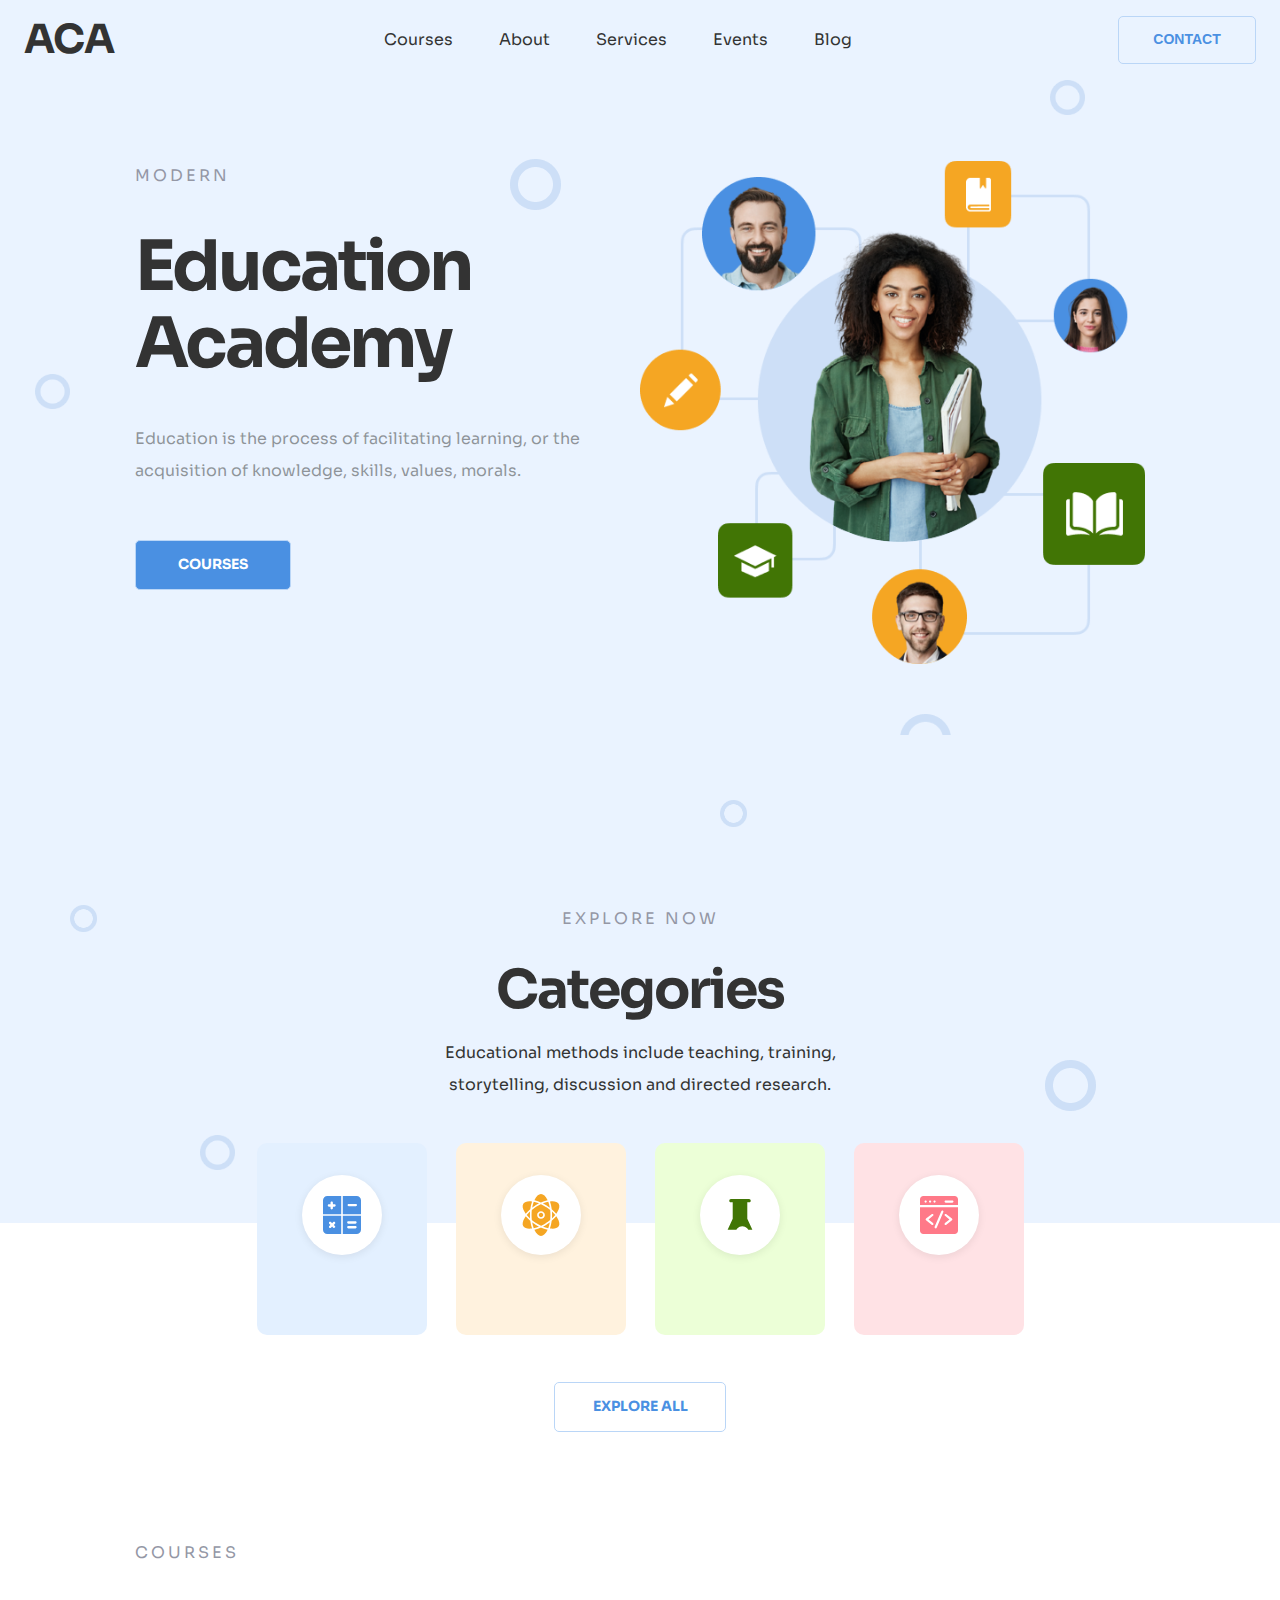
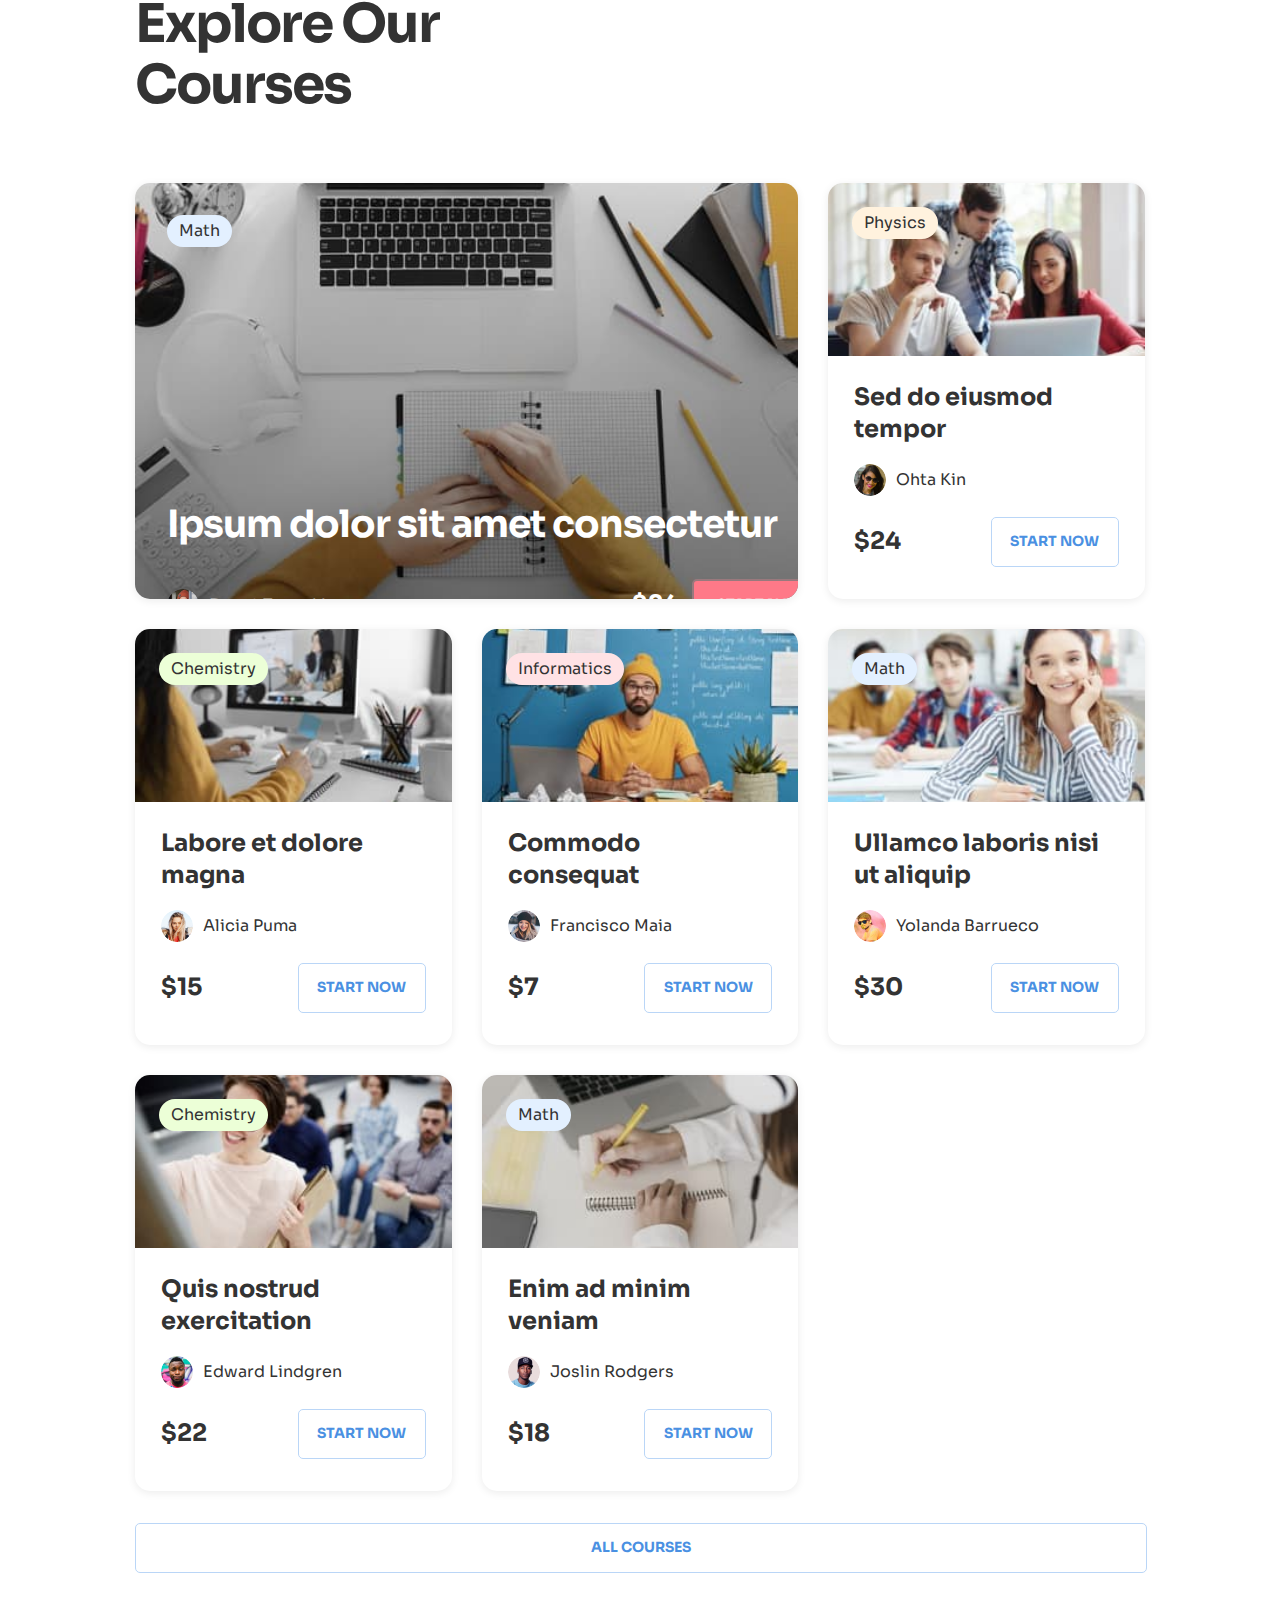
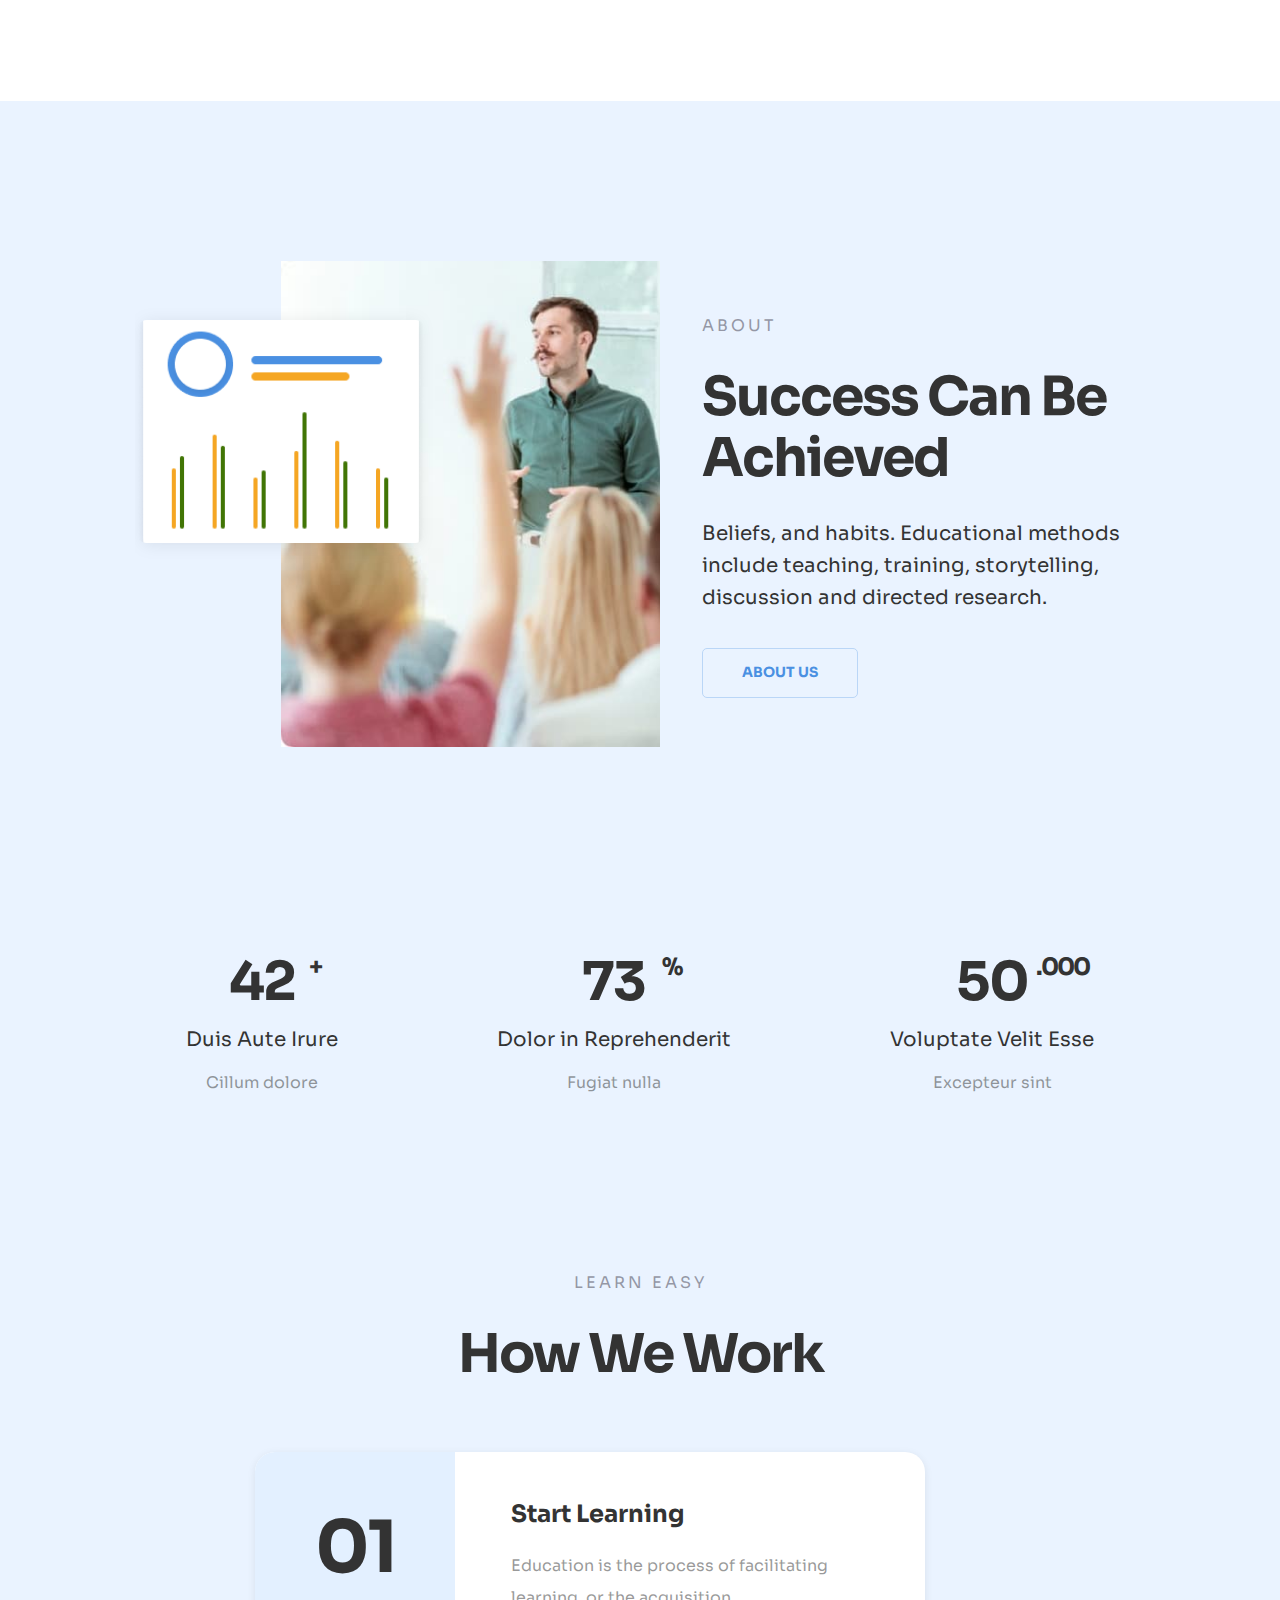
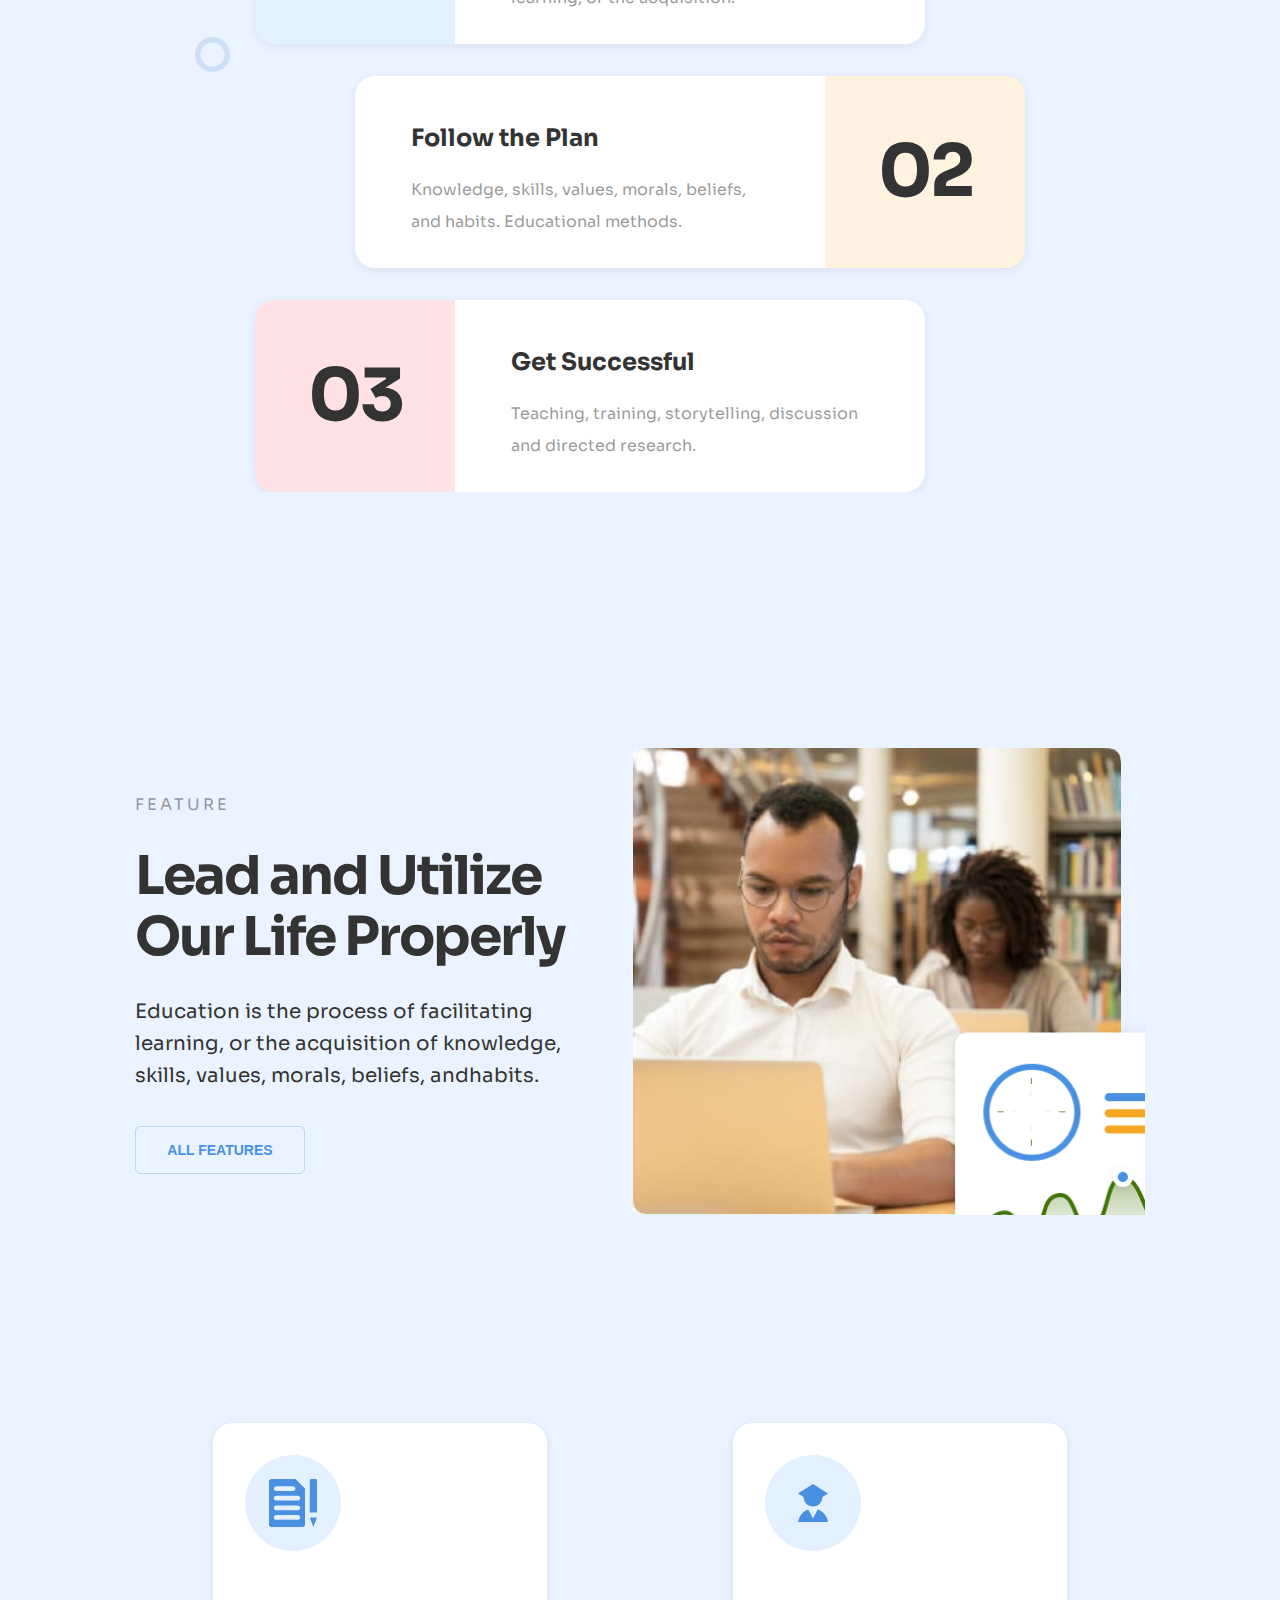
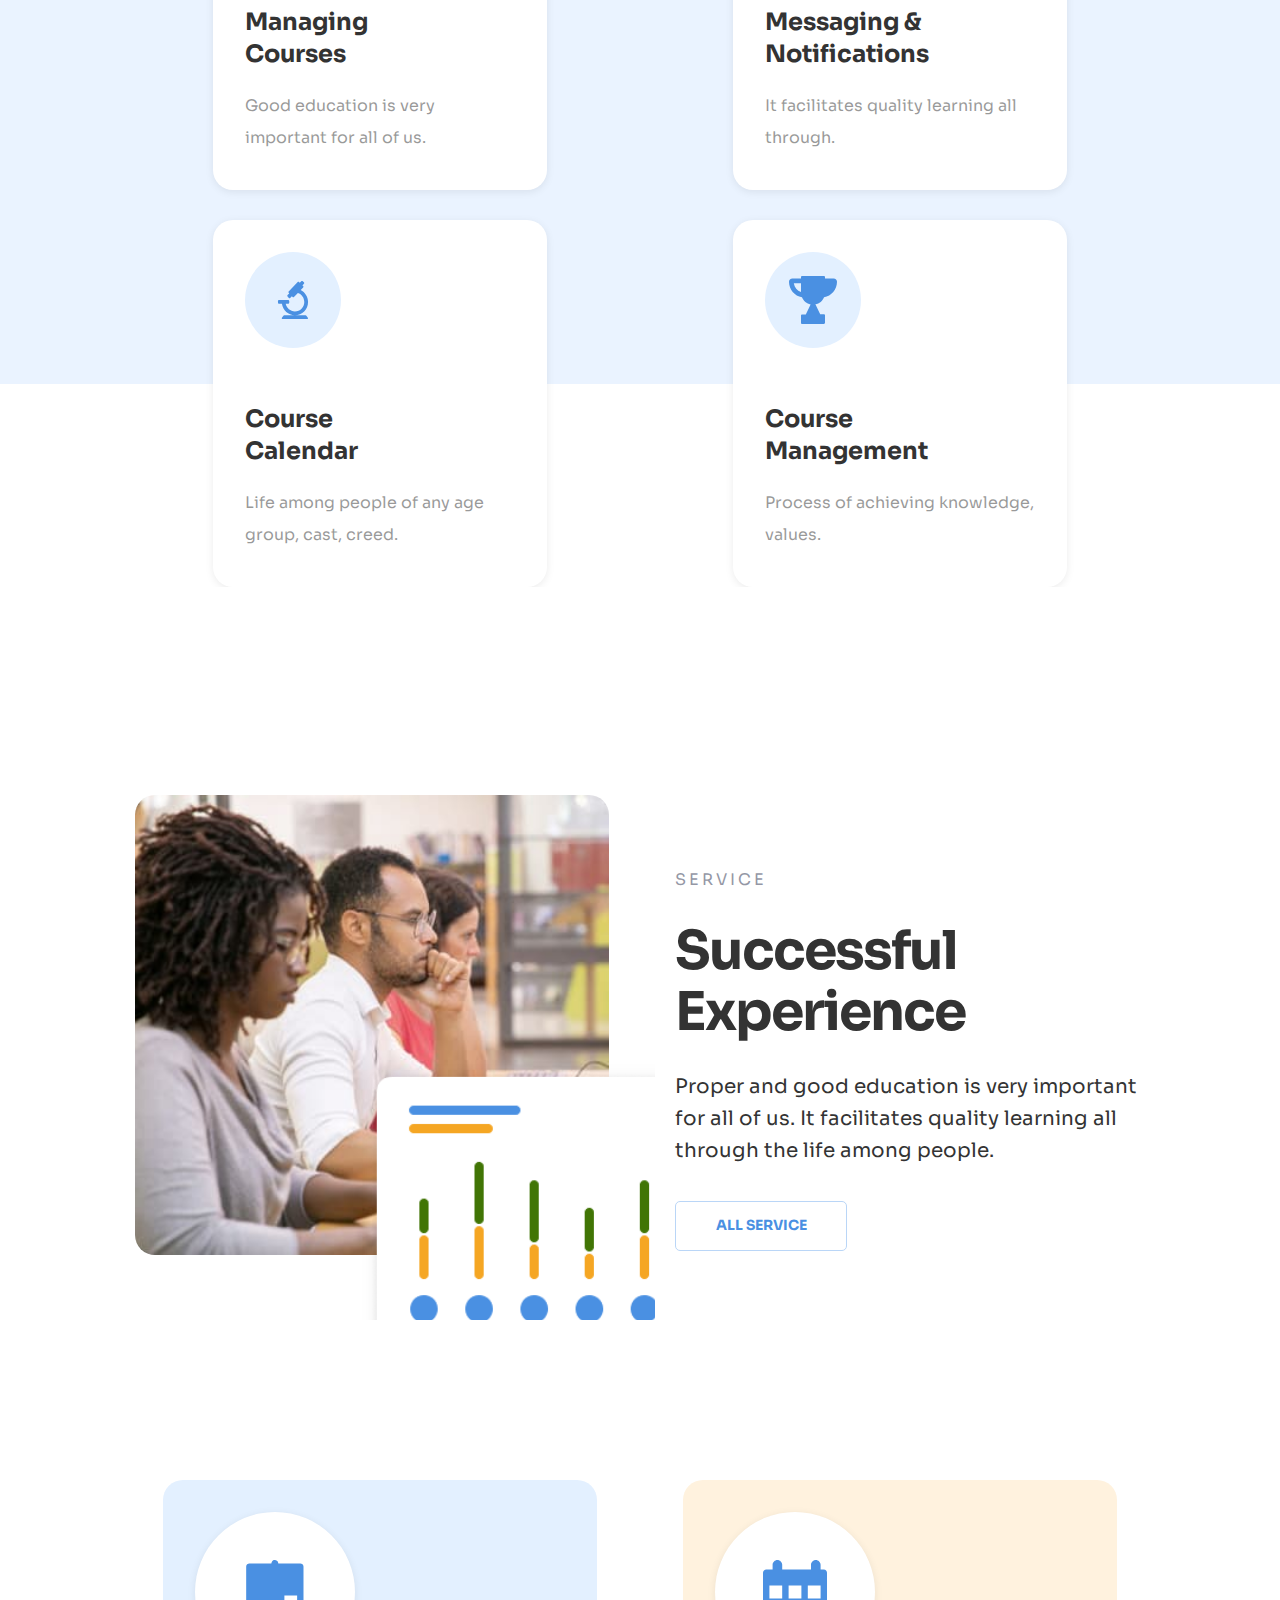
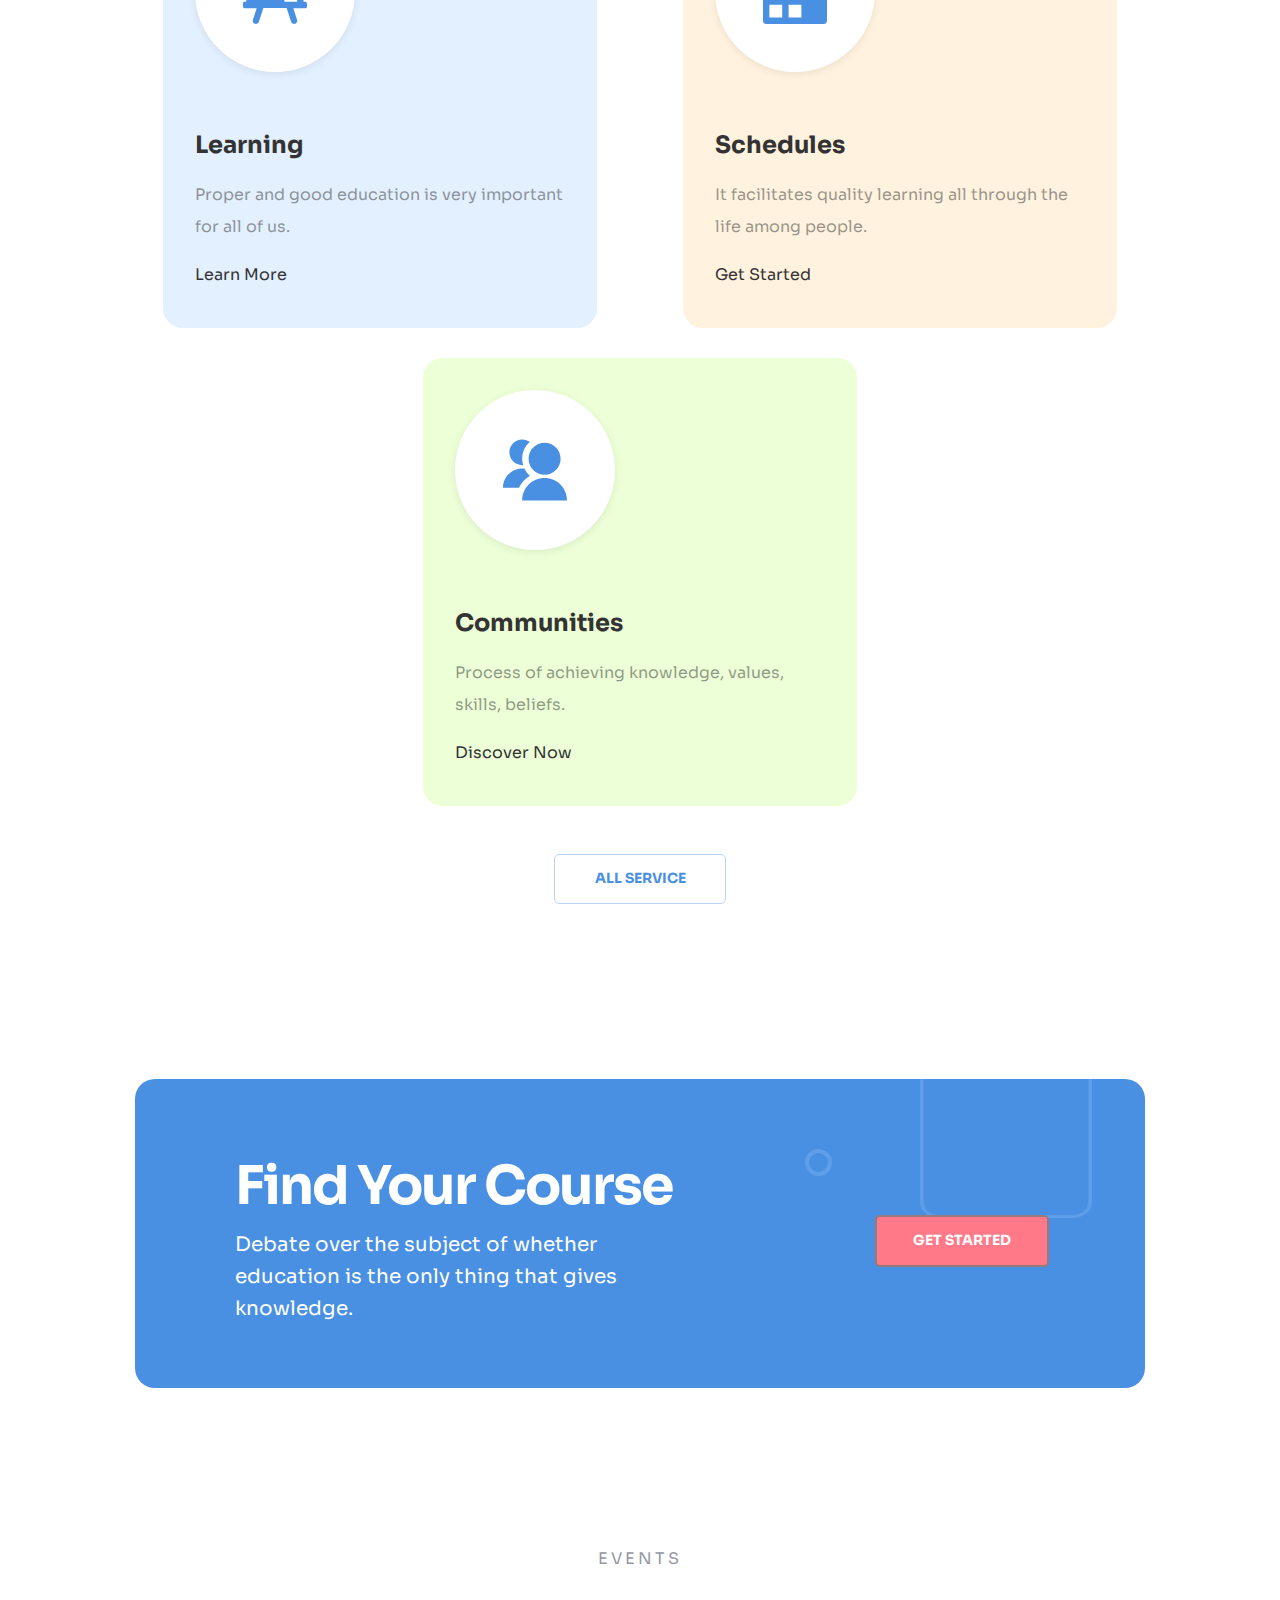
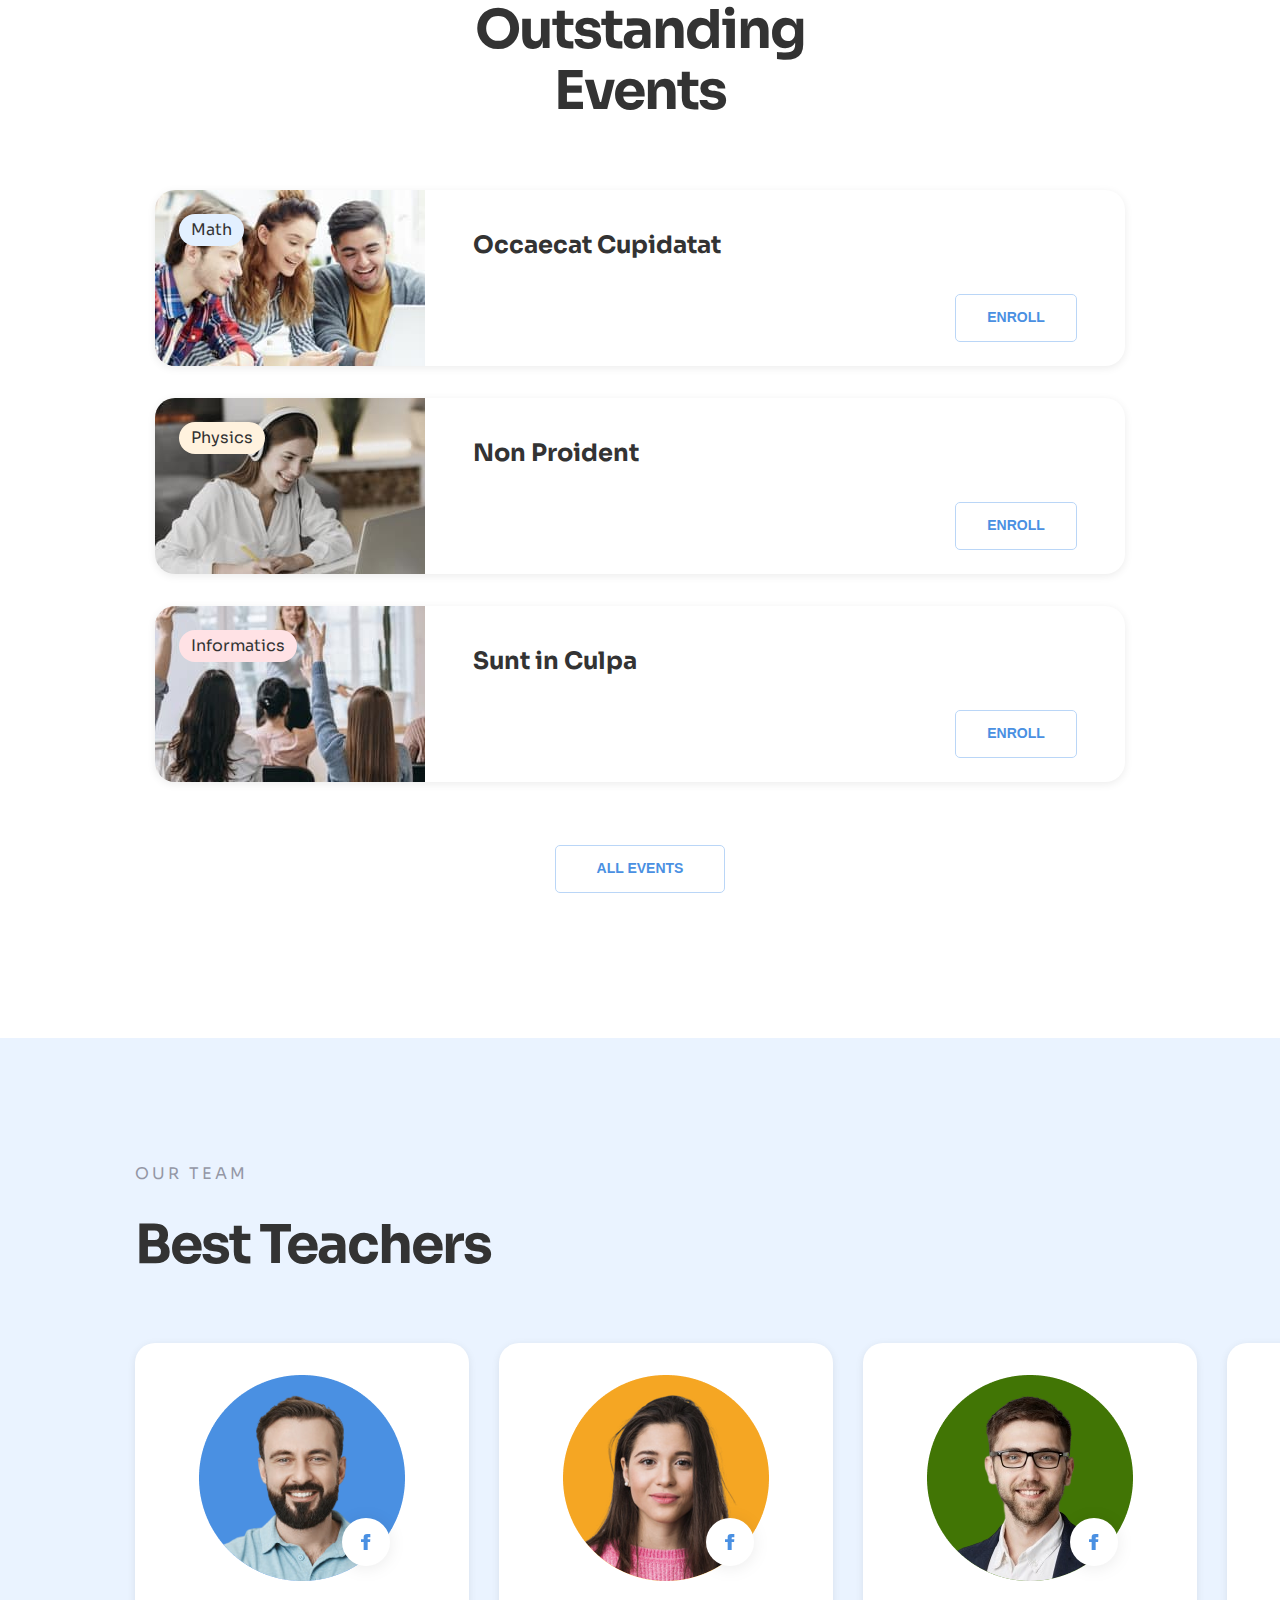
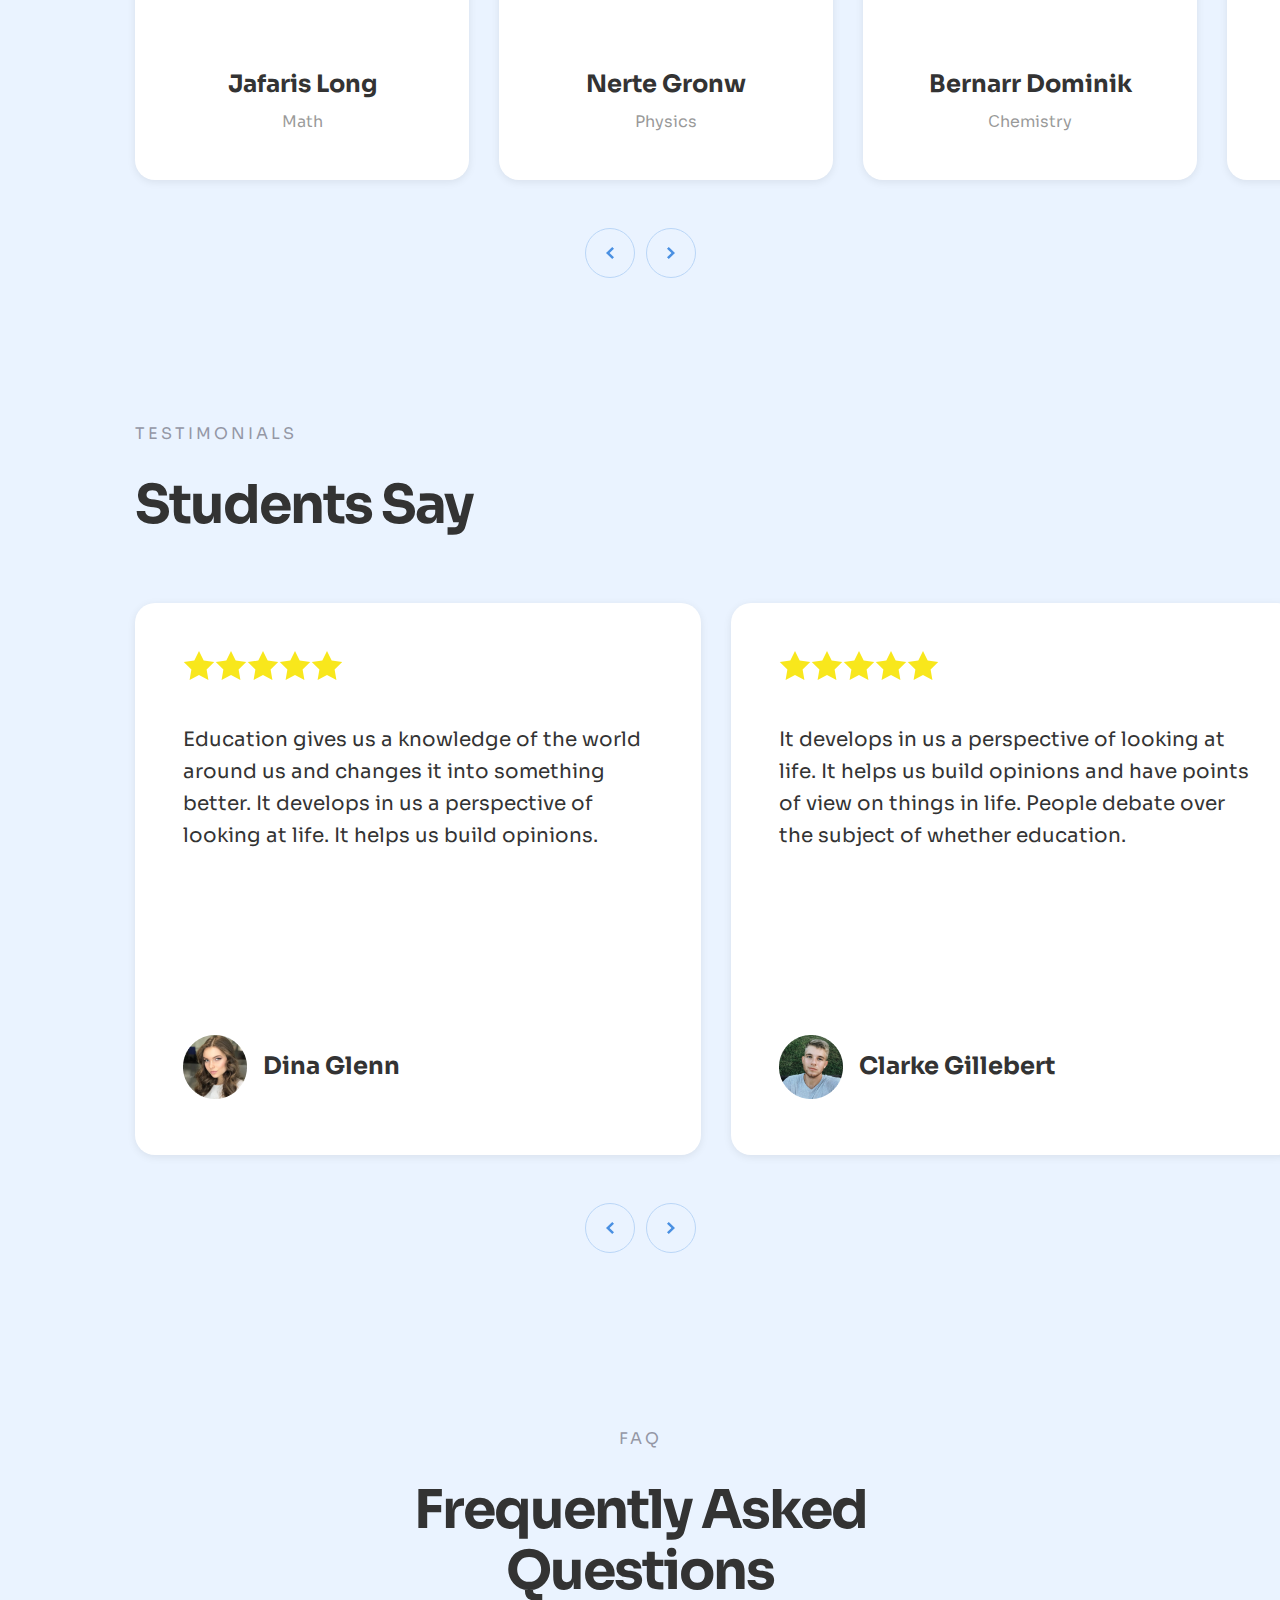
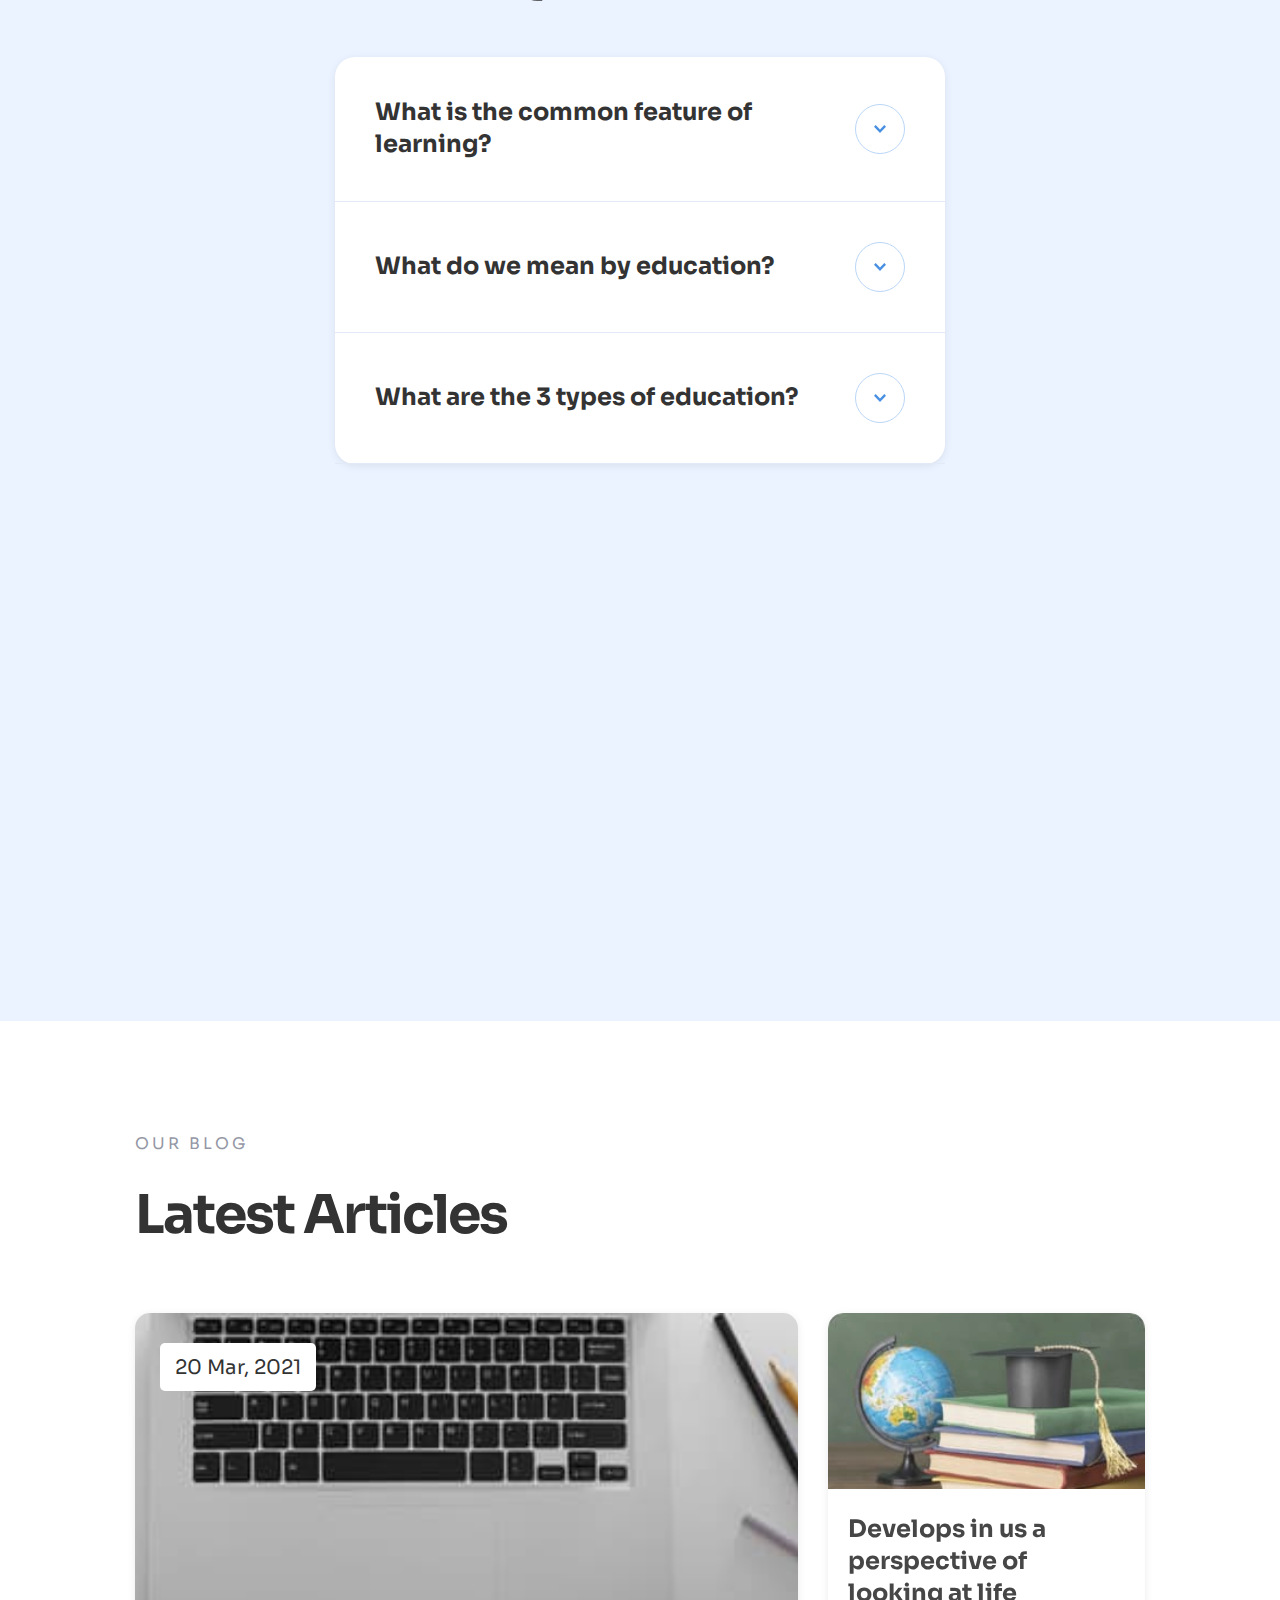
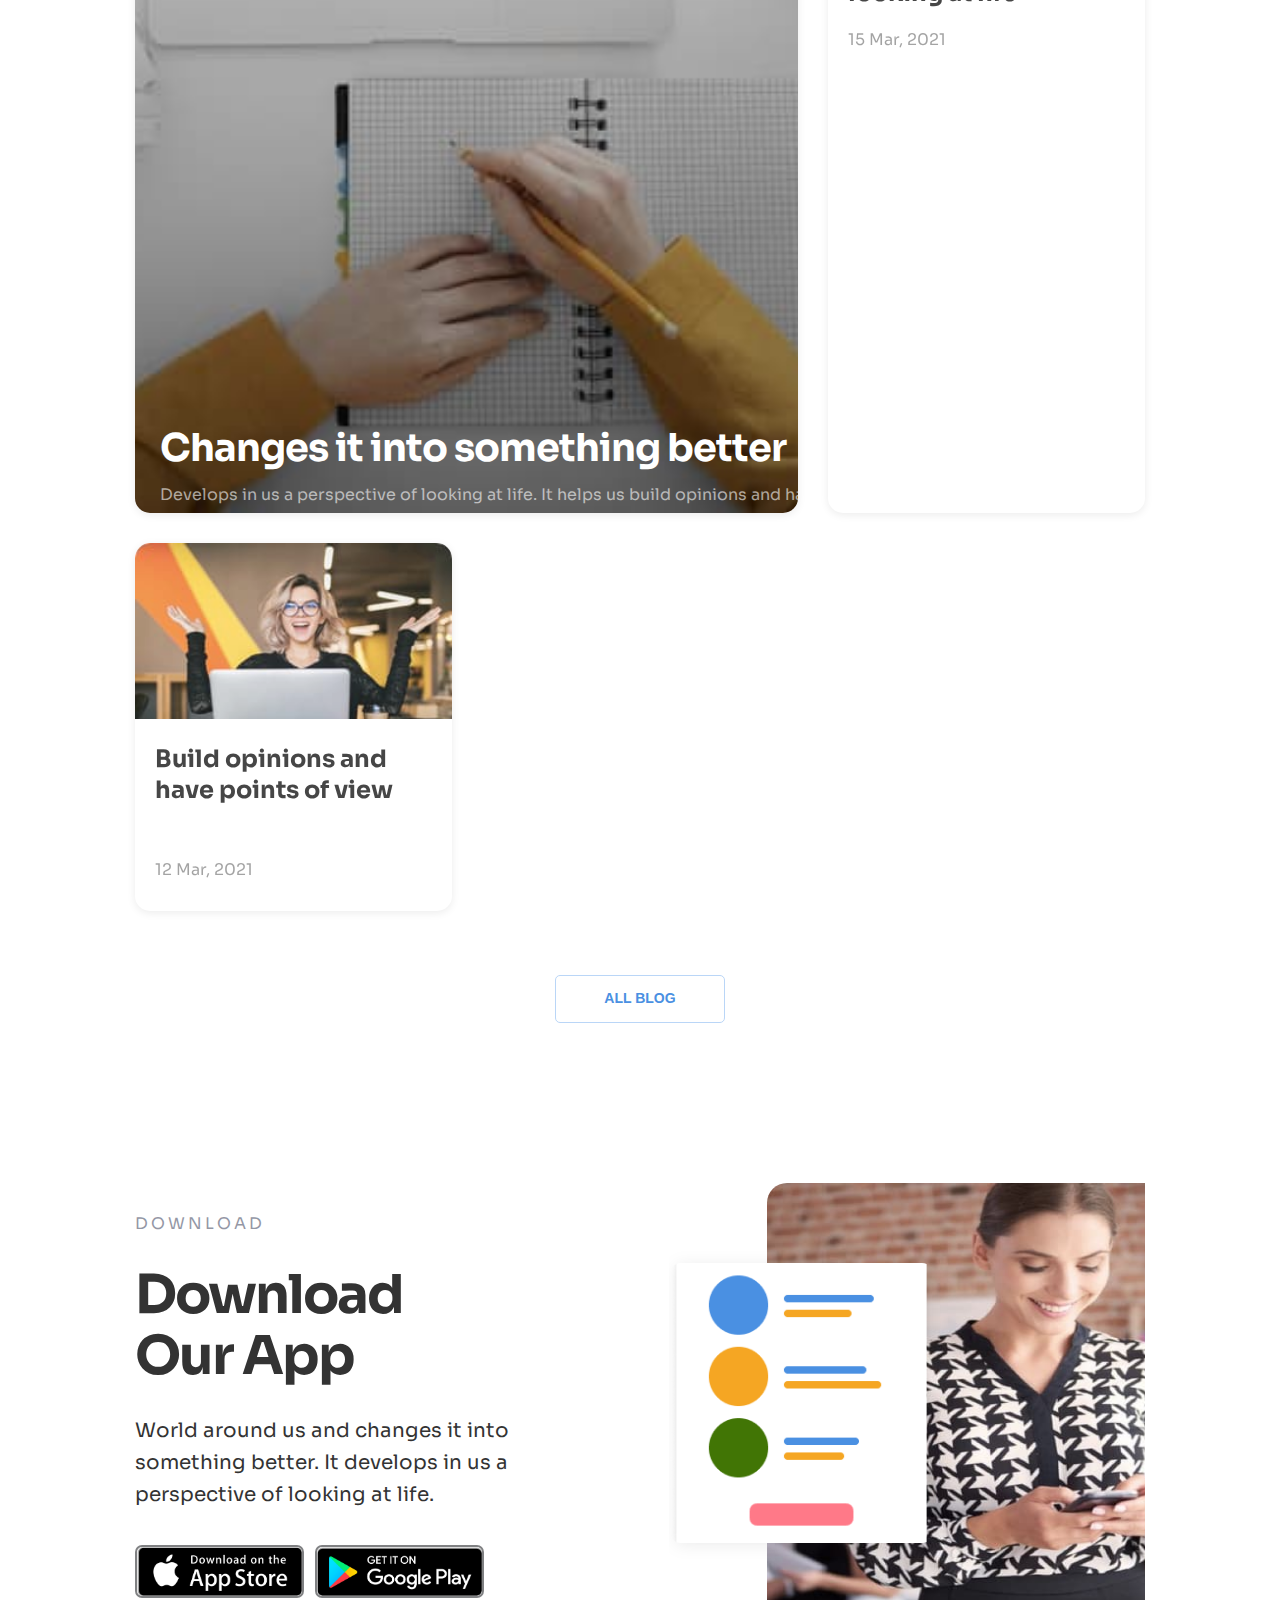
==== commit 99b44e53: "1" ====
--- a/index.html
+++ b/index.html
@@ -23,35 +23,8 @@
 
    <!---- header --->
 
-   <!-- <header class="header">
-      <div class="container container-header">
-         <div class="header__flex">
-            <a class="logo link" href="">
-               ACA
-            </a>
-            <ul class="header__list list">
-               <li class="header__item"><a class="link" href="#courses">
-                     <p>Courses</p>
-                  </a></li>
-               <li class="header__item"><a class="link" href="#about">
-                     <p>About</p>
-                  </a></li>
-               <li class="header__item"><a class="link" href="#services">
-                     <p>Services</p>
-                  </a></li>
-               <li class="header__item"><a class="link" href="#events">
-                     <p>Events</p>
-                  </a></li>
-               <li class="header__item"><a class="link" href="#blog">
-                     <p>Blog</p>
-                  </a></li>
-            </ul>
-            <button class="btn btn-header">Contact</button>
-         </div>
-      </div>
-   </header> -->
-
-   <header class="header container">
+   <header class="header">
+
       <div class="container-header">
          <a class="logo link" href="">
             ACA
@@ -80,6 +53,7 @@
                <use href="./images/svg/all-icons.svg#icon-menu-burger"></use>
             </svg></button>
       </div>
+
 
       <div class="menu-mobil is-hidden" data-mobile-menu>
          <button type="button" class="button-modal btn" data-mobile-menu-close>
@@ -151,10 +125,11 @@
                   <li class="contact__item">
                      <a class="link" href="https://goo.gl/maps/wbUcTo47UnKSqVHw6" target="_blank"
                         rel="noopener noreferre">
-                        <p>300 E St SW, Washington, DC 20546, USA</p>
-                     </a>
-                  </li>
-
+                        <p>300 E St SW,<br>
+                           Washington,<br>
+                           DC 20546, USA</p>
+                     </a>
+                  </li>
                </ul>
                <ul class="social list">
                   <li class="social__item">
@@ -179,26 +154,6 @@
                      </a>
                   </li>
                </ul>
-               <!-- <ul class="social list">
-                  <li class="social__item">
-                     <a href="" class="social__link link">Instagram</a>
-                  </li>
-                  <li class="social__item">
-                     <span class="social__line link"></span>
-                  </li>
-                  <li class="social__item">
-                     <a href="" class="social__link link">Twitter</a>
-                  </li>
-                  <li class="social__item">
-                     <span class="social__line link"></span>
-                  </li>
-                  <li class="social__item">
-                     <a href="" class="social__link link">Facebook</a>
-                  </li>
-                  <li class="social__item">
-                     <span class="social__line link"></span>
-                  </li>
-               </ul> -->
             </div>
          </div>
       </div>
@@ -208,24 +163,7 @@
    <mein>
 
       <!-----  hero ----->
-
-      <!-- <section class="hero">
-         <div class="container hero__background-img">
-            <div class="hero__flex">
-               <div class="hero__content">
-                  <h2>MODERN</h2>
-                  <h1 class="hero__title">Education
-                     Academy</h1>
-                  <p class="color">Education is the process of facilitating learning, or the acquisition of knowledge,
-                     skills, values,
-                     morals.</p>
-                  <a href="./error.html" class="btn btn-hero link">Courses</a>
-               </div>
-               <div class="hero__img"></div>
-            </div>
-         </div>
-      </section> -->
-
+      <!-- <div class="container"> -->
       <section class="hero container">
          <div class="grid-item">
             <div class="hero__grid">
@@ -233,7 +171,8 @@
                   <h2>MODERN</h2>
                   <h1 class="hero__title">Education
                      Academy</h1>
-                  <p class="color">Education is the process of facilitating learning, or the acquisition of knowledge,
+                  <p class="color">Education is the process of facilitating learning, or the acquisition of
+                     knowledge,
                      skills, values,
                      morals.</p>
                   <a href="./error.html" class="btn btn-hero link">Courses</a>
@@ -245,267 +184,74 @@
 
       <!---- categories ---->
 
-      <!-- <section class="categories">
-         <div class="container categories__background-img">
-            <h2>Explore Now</h2>
-            <h3 class="categories__title">Categories</h3>
-            <p class="categories__text">Educational methods include teaching, training, storytelling, discussion and
-               directed research.</p>
-            <ul class="categories__list list">
-               <li class="categories__item math-background">
-                  <a href="./error.html" class="link categories__link">
-                     <div class="categories__icon icon-style">
-                        <svg width="38" height="38">
-                           <use href="./images/svg/all-icons.svg#icon-categories-math"></use>
-                        </svg>
-                     </div>
-                     <h5>Math</h5>
-                  </a>
-               </li>
-               <li class="categories__item Physics-background">
-                  <a href="./error.html" class="link categories__link">
-                     <div class="categories__icon icon-style">
-                        <svg width="42" height="48">
-                           <use href="./images/svg/all-icons.svg#icon-categories-physics"></use>
-                        </svg>
-                     </div>
-                     <h5>Physics</h5>
-                  </a>
-               </li>
-               <li class="categories__item Сhemistry-background">
-                  <a href="./error.html" class="link categories__link">
-                     <div class="categories__icon icon-style">
-                        <svg width="32" height="42">
-                           <use href="./images/svg/all-icons.svg#icon-categories-chemistry"></use>
-                        </svg>
-                     </div>
-                     <h5>Сhemistry</h5>
-                  </a>
-               </li>
-               <li class="categories__item Informatics-background">
-                  <a href="./error.html" class="link categories__link">
-                     <div class="categories__icon icon-style">
-                        <svg width="38" height="38">
-                           <use href="./images/svg/all-icons.svg#icon-categories-informatics"></use>
-                        </svg>
-                     </div>
-                     <h5>Informatics</h5>
-                  </a>
-               </li>
-            </ul>
-            <a href="./error.html" class="btn btn__center link">Explore All</a>
+      <section class="categories">
+         <div class="container">
+            <div class="grid-item">
+               <h2>Explore Now</h2>
+               <h3 class="categories__title">Categories</h3>
+               <p class="categories__text">Educational methods include teaching, training, storytelling, discussion
+                  and
+                  directed research.</p>
+            </div>
          </div>
-      </section> -->
-      <section class="categories container">
-         <div class="grid-item">
-            <h2>Explore Now</h2>
-            <h3 class="categories__title">Categories</h3>
-            <p class="categories__text">Educational methods include teaching, training, storytelling, discussion and
-               directed research.</p>
-            <ul class="categories__list list">
-               <li class="categories__item math-background">
-                  <a href="./error.html" class="link categories__link">
-                     <div class="categories__icon icon-style">
-                        <svg width="38" height="38">
-                           <use href="./images/svg/all-icons.svg#icon-categories-math"></use>
-                        </svg>
-                     </div>
-                     <h5>Math</h5>
-                  </a>
-               </li>
-               <li class="categories__item Physics-background">
-                  <a href="./error.html" class="link categories__link">
-                     <div class="categories__icon icon-style">
-                        <svg width="42" height="48">
-                           <use href="./images/svg/all-icons.svg#icon-categories-physics"></use>
-                        </svg>
-                     </div>
-                     <h5>Physics</h5>
-                  </a>
-               </li>
-               <li class="categories__item Сhemistry-background">
-                  <a href="./error.html" class="link categories__link">
-                     <div class="categories__icon icon-style">
-                        <svg width="32" height="42">
-                           <use href="./images/svg/all-icons.svg#icon-categories-chemistry"></use>
-                        </svg>
-                     </div>
-                     <h5>Сhemistry</h5>
-                  </a>
-               </li>
-               <li class="categories__item Informatics-background">
-                  <a href="./error.html" class="link categories__link">
-                     <div class="categories__icon icon-style">
-                        <svg width="38" height="38">
-                           <use href="./images/svg/all-icons.svg#icon-categories-informatics"></use>
-                        </svg>
-                     </div>
-                     <h5>Informatics</h5>
-                  </a>
-               </li>
-            </ul>
-            <a href="./error.html" class="btn btn__center link">Explore All</a>
+         <div class="container">
+            <div class="grid-item">
+               <ul class="categories__list list">
+                  <li class="categories__item math-background">
+                     <a href="./error.html" class="link categories__link">
+                        <div class="categories__icon icon-style">
+                           <svg width="38" height="38">
+                              <use href="./images/svg/all-icons.svg#icon-categories-math"></use>
+                           </svg>
+                        </div>
+                        <h5>Math</h5>
+                     </a>
+                  </li>
+                  <li class="categories__item Physics-background">
+                     <a href="./error.html" class="link categories__link">
+                        <div class="categories__icon icon-style">
+                           <svg width="42" height="48">
+                              <use href="./images/svg/all-icons.svg#icon-categories-physics"></use>
+                           </svg>
+                        </div>
+                        <h5>Physics</h5>
+                     </a>
+                  </li>
+                  <li class="categories__item Сhemistry-background">
+                     <a href="./error.html" class="link categories__link">
+                        <div class="categories__icon icon-style">
+                           <svg width="32" height="42">
+                              <use href="./images/svg/all-icons.svg#icon-categories-chemistry"></use>
+                           </svg>
+                        </div>
+                        <h5>Сhemistry</h5>
+                     </a>
+                  </li>
+                  <li class="categories__item Informatics-background">
+                     <a href="./error.html" class="link categories__link">
+                        <div class="categories__icon icon-style">
+                           <svg width="38" height="38">
+                              <use href="./images/svg/all-icons.svg#icon-categories-informatics"></use>
+                           </svg>
+                        </div>
+                        <h5>Informatics</h5>
+                     </a>
+                  </li>
+               </ul>
+            </div>
+         </div>
+         <div class="container">
+            <div class="grid-item">
+               <a href="./error.html" class="btn btn__center link">Explore All</a>
+            </div>
          </div>
       </section>
 
       <!----- coursee ----->
 
-      <!-- <section class="courses" id="courses">
-         <div class="container">
-            <h2>Courses</h2>
-            <h3 class="title-for-blok">Explore Our
-               Courses</h3>
-            <ul class="courses__list list">
-
-               <li class="courses__item big">
-                  <div class="courses__img big">
-                     <img src="./images/course-1.jpg" alt="">
-                     <div class="courses__inside">
-                        <p class="courses__time math-background">Math</p>
-                        <h4 class="courses__title big">Ipsum dolor sit amet
-                           consectetur</h4>
-                        <div class="courses__inside-content">
-                           <div class="courses__ava-name big">
-                              <img class="courses__ava" src="./images/course-ava-1.png" alt="">
-                              <p class="courses__name big">Donat Twerski</p>
-                           </div>
-                           <div class="courses__price-btn big">
-                              <p class="courses__price big">$24</p>
-                              <a href="./error.html" class="link btn btn-courses-item big btn-red">Start Now</a>
-                           </div>
-                        </div>
-                     </div>
-                  </div>
-               </li>
-
-               <li class="courses__item">
-                  <div>
-                     <div class="courses__img">
-                        <img src="./images/course-2.jpg" alt="">
-                        <p class="courses__time Physics-background">Physics</p>
-                     </div>
-                     <div class="courses__thumb">
-                        <h4 class="courses__title">Sed do eiusmod tempor</h4>
-                        <div class="courses__ava-name">
-                           <img class="courses__ava" src="./images/course-ava-2.png" alt="">
-                           <p class="courses__name">Ohta Kin</p>
-                        </div>
-                        <div class="courses__price-btn">
-                           <p class="courses__price">$24</p>
-                           <a href="./error.html" class="link btn btn-courses-item">Start Now</a>
-                        </div>
-                     </div>
-                  </div>
-               </li>
-
-               <li class="courses__item">
-                  <div>
-                     <div class="courses__img">
-                        <img src="./images/course-3.jpg" alt="">
-                        <p class="courses__time Сhemistry-background">Chemistry</p>
-                     </div>
-                     <div class="courses__thumb">
-                        <h4 class="courses__title">Labore et dolore magna</h4>
-                        <div class="courses__ava-name">
-                           <img class="courses__ava" src="./images/course-ava-3.png" alt="">
-                           <p class="courses__name">Alicia Puma</p>
-                        </div>
-                        <div class="courses__price-btn">
-                           <p class="courses__price">$15</p>
-                           <a href="./error.html" class="link btn btn-courses-item">Start Now</a>
-                        </div>
-                     </div>
-                  </div>
-               </li>
-
-               <li class="courses__item">
-                  <div>
-                     <div class="courses__img">
-                        <img src="./images/course-4.jpg" alt="">
-                        <p class="courses__time Informatics-background">Informatics</p>
-                     </div>
-                     <div class="courses__thumb">
-                        <h4 class="courses__title">Commodo consequat</h4>
-                        <div class="courses__ava-name">
-                           <img class="courses__ava" src="./images/course-ava-4.png" alt="">
-                           <p class="courses__name">Francisco Maia</p>
-                        </div>
-                        <div class="courses__price-btn">
-                           <p class="courses__price">$7</p>
-                           <a href="./error.html" class="link btn btn-courses-item ">Start Now</a>
-                        </div>
-                     </div>
-                  </div>
-               </li>
-
-               <li class="courses__item">
-                  <div>
-                     <div class="courses__img">
-                        <img src="./images/course-5.jpg" alt="">
-                        <p class="courses__time math-background">Math</p>
-                     </div>
-                     <div class="courses__thumb">
-                        <h4 class="courses__title">Ullamco laboris nisi ut aliquip</h4>
-                        <div class="courses__ava-name">
-                           <img class="courses__ava" src="./images/course-ava-5.png" alt="">
-                           <p class="courses__name">Yolanda Barrueco</p>
-                        </div>
-                        <div class="courses__price-btn">
-                           <p class="courses__price">$30</p>
-                           <a href="./error.html" class="link btn btn-courses-item ">Start Now</a>
-                        </div>
-                     </div>
-                  </div>
-               </li>
-
-               <li class="courses__item">
-                  <div>
-                     <div class="courses__img">
-                        <img src="./images/course-6.jpg" alt="">
-                        <p class="courses__time Сhemistry-background">Chemistry</p>
-                     </div>
-                     <div class="courses__thumb">
-                        <h4 class="courses__title">Quis nostrud exercitation</h4>
-                        <div class="courses__ava-name">
-                           <img class="courses__ava" src="./images/course-ava-6.png" alt="">
-                           <p class="courses__name">Edward Lindgren</p>
-                        </div>
-                        <div class="courses__price-btn">
-                           <p class="courses__price">$22</p>
-                           <a href="./error.html" class="link btn btn-courses-item">Start Now</a>
-                        </div>
-                     </div>
-                  </div>
-               </li>
-
-               <li class="courses__item">
-                  <div>
-                     <div class="courses__img">
-                        <img src="./images/course-7.jpg" alt="">
-                        <p class="courses__time math-background">Math</p>
-                     </div>
-                     <div class="courses__thumb">
-                        <h4 class="courses__title">Enim ad minim veniam</h4>
-                        <div class="courses__ava-name">
-                           <img class="courses__ava" src="./images/course-ava-7.png" alt="">
-                           <p class="courses__name">Joslin Rodgers</p>
-                        </div>
-                        <div class="courses__price-btn">
-                           <p class="courses__price">$18</p>
-                           <a href="./error.html" class="link btn btn-courses-item">Start Now</a>
-                        </div>
-                     </div>
-                  </div>
-               </li>
-
-            </ul>
-            <a href="./error.html" class="link btn btn-courses">All Courses</a>
-         </div>
-      </section> -->
-
-      <section class="courses container" id="courses">
+      <section class="courses container">
          <div class="grid-item">
-            <h2>Courses</h2>
+            <h2>Courses<span class="anchor" id="courses"></span></h2>
             <h3 class="title-for-blok">Explore Our
                Courses</h3>
             <ul class="courses__list list">
@@ -532,7 +278,7 @@
                </li>
 
                <li class="courses__item">
-                  <div>
+                  <div class="courses__item-flex">
                      <div class="courses__img">
                         <img src="./images/course-2.jpg" alt="">
                         <p class="courses__time Physics-background">Physics</p>
@@ -552,7 +298,7 @@
                </li>
 
                <li class="courses__item">
-                  <div>
+                  <div class="courses__item-flex">
                      <div class="courses__img">
                         <img src="./images/course-3.jpg" alt="">
                         <p class="courses__time Сhemistry-background">Chemistry</p>
@@ -572,7 +318,7 @@
                </li>
 
                <li class="courses__item">
-                  <div>
+                  <div class="courses__item-flex">
                      <div class="courses__img">
                         <img src="./images/course-4.jpg" alt="">
                         <p class="courses__time Informatics-background">Informatics</p>
@@ -592,7 +338,7 @@
                </li>
 
                <li class="courses__item">
-                  <div>
+                  <div class="courses__item-flex">
                      <div class="courses__img">
                         <img src="./images/course-5.jpg" alt="">
                         <p class="courses__time math-background">Math</p>
@@ -612,7 +358,7 @@
                </li>
 
                <li class="courses__item">
-                  <div>
+                  <div class="courses__item-flex">
                      <div class="courses__img">
                         <img src="./images/course-6.jpg" alt="">
                         <p class="courses__time Сhemistry-background">Chemistry</p>
@@ -632,7 +378,7 @@
                </li>
 
                <li class="courses__item">
-                  <div>
+                  <div class="courses__item-flex">
                      <div class="courses__img">
                         <img src="./images/course-7.jpg" alt="">
                         <p class="courses__time math-background">Math</p>
@@ -658,15 +404,20 @@
 
       <!-- -- about -- -->
 
-      <!-- <section class="about" id="about">
+      <section class="about container">
          <div class="grid-item">
             <div class="about__hero">
-               <img class="about__img" src="./images/about-img.jpg">
+               <div class="about__img">
+                  <div class="about__img-child">
+                     <img src="./images/about-img.jpg">
+                  </div>
+               </div>
                <div class="about__hero-text">
-                  <h2>About</h2>
+                  <h2>About<span class="anchor" id="about"></span></h2>
                   <h3>Success Can
                      Be Achieved</h3>
-                  <p class="strong-text margin-from-btn-h3">Beliefs, and habits. Educational methods include teaching,
+                  <p class="strong-text margin-from-btn-h3">Beliefs, and habits. Educational methods include
+                     teaching,
                      training,
                      storytelling, discussion and
                      directed
@@ -693,47 +444,6 @@
                </li>
             </ul>
          </div>
-      </section> -->
-
-      <section class="about container" id="about">
-         <div class="grid-item">
-            <div class="about__hero">
-               <div class="about__img">
-                  <div class="about__img-child">
-                     <img src="./images/about-img.jpg">
-                  </div>
-               </div>
-               <div class="about__hero-text">
-                  <h2>About</h2>
-                  <h3>Success Can
-                     Be Achieved</h3>
-                  <p class="strong-text margin-from-btn-h3">Beliefs, and habits. Educational methods include teaching,
-                     training,
-                     storytelling, discussion and
-                     directed
-                     research.
-                  </p>
-                  <a href="./error.html" class="link btn btn-about">About Us</a>
-               </div>
-            </div>
-            <ul class="about__list list">
-               <li class="about__item">
-                  <h3 class="about__position-path">42<span class="about__path">+</span></h3>
-                  <h5>Duis Aute Irure</h5>
-                  <p class="color">Cillum dolore</p>
-               </li>
-               <li class="about__item">
-                  <h3 class="about__position-path">73<span class="about__path">%</span></h3>
-                  <h5>Dolor in Reprehenderit</h5>
-                  <p class="color">Fugiat nulla</p>
-               </li>
-               <li class="about__item">
-                  <h3 class="about__position-path">50<span class="about__path">.000</span></h3>
-                  <h5>Voluptate Velit Esse</h5>
-                  <p class="color">Excepteur sint</p>
-               </li>
-            </ul>
-         </div>
       </section>
 
       <!-- --- learn-easy ------>
@@ -757,7 +467,8 @@
                <li class="learn-easy__item">
                   <div class="learn-easy__text">
                      <h4>Follow the Plan</h4>
-                     <p class="color">Knowledge, skills, values, morals, beliefs, and habits. Educational methods.</p>
+                     <p class="color">Knowledge, skills, values, morals, beliefs, and habits. Educational methods.
+                     </p>
                   </div>
                   <div class="learn-easy__number">
                      <p>02</p>
@@ -774,6 +485,7 @@
                   </div>
                </li>
             </ul>
+
          </div>
       </section>
 
@@ -883,7 +595,7 @@
 
       <!------ service ------>
 
-      <section class="service container" id="services">
+      <section class="service container">
          <div class="grid-item">
             <div class="service__hero-grid">
                <div class="service__img">
@@ -892,10 +604,11 @@
                   </div>
                </div>
                <div class="service__text">
-                  <h2>Service</h2>
+                  <h2>Service<span class="anchor" id="services"></span></h2>
                   <h3>Successful
                      Experience</h3>
-                  <p class="strong-text margin-from-btn-h3">Proper and good education is very important for all of us.
+                  <p class="strong-text margin-from-btn-h3">Proper and good education is very important for all of
+                     us.
                      It facilitates
                      quality learning all
                      through the life
@@ -935,14 +648,14 @@
                   </a>
                </li>
             </ul>
-            <a href="./error.html" class="link btn">All Service</a>
+            <a href="./error.html" class="link btn btn__center">All Service</a>
          </div>
       </section>
 
       <!------ get-started ------>
 
       <section class="get-started container">
-         <div class="grid-item">
+         <div class="grid-item get-started__container">
             <div class="get-started__box">
                <div class="get-started__text">
                   <h3 class="color-get-started">Find Your Course</h3>
@@ -957,155 +670,226 @@
 
       <!------- events ------>
 
-      <section class="events container" id="events">
+      <section class="events container">
          <div class="grid-item events__flex">
-            <h2>Events</h2>
+            <h2>Events<span class="anchor" id="events"></span></h2>
             <h3 class="title-for-blok">Outstanding
                Events</h3>
             <ul class="events__list list">
 
                <li class="events__item">
-                  <div class="events__position">
-                     <img src="./images/events-1.jpg" alt="" class="events__img">
-                     <p class="math-background">Math</p>
-                  </div>
-                  <div class="events__content">
-                     <div class="events__text-blok">
-                        <h4>Occaecat Cupidatat</h4>
-                        <p class="color events__text"><span class="events__icon"></span>5 April, 2020 | 3:00pm - 7:00pm
-                        </p>
-                     </div>
-                     <button class="btn btn-events">enroll</button>
+                  <div class="events__item-big">
+                     <div class="events__position big">
+                        <img src="./images/events-1.jpg" alt="" class="events__img">
+                        <p class="math-background">Math</p>
+                     </div>
+                     <div class="events__content">
+                        <div class="events__text-blok">
+                           <h4>Occaecat Cupidatat</h4>
+                           <p class="color events__text">5 April, 2020 <span>|</span><br> 3:00pm -
+                              7:00pm
+                           </p>
+                        </div>
+                        <button class="btn btn-events">enroll</button>
+                     </div>
+                  </div>
+                  <div class="events__item-small">
+                     <div class="events__position small">
+                        <img src="./images/events-1.jpg" alt="" class="events__img">
+                        <p class="math-background">Math</p>
+                     </div>
+                     <div class="events__content small">
+                        <div class="events__text-blok">
+                           <h4>Occaecat Cupidatat</h4>
+                           <p class="color events__text">5 April, 2020 <br> 3:00pm -
+                              7:00pm
+                           </p>
+                        </div>
+                        <button class="btn btn-events">enroll</button>
+                     </div>
                   </div>
                </li>
 
                <li class="events__item">
-                  <div class="events__position">
-                     <img src="./images/events-2.jpg" alt="" class="events__img">
-                     <p class="Physics-background">Physics</p>
-                  </div>
-                  <div class="events__content">
-                     <div class="events__text-blok">
-                        <h4>Non Proident</h4>
-                        <p class="color events__text"><span class="events__icon"></span>10 April, 2020 | 1:00pm - 5:00pm
-                        </p>
-                     </div>
-                     <button class="btn btn-events">enroll</button>
+                  <div class="events__item-big">
+                     <div class="events__position big">
+                        <img src="./images/events-2.jpg" alt="" class="events__img">
+                        <p class="Physics-background">Physics</p>
+                     </div>
+                     <div class="events__content">
+                        <div class="events__text-blok">
+                           <h4>Non Proident</h4>
+                           <p class="color events__text">10 April, 2020 <span>|</span><br> 1:00pm -
+                              5:00pm
+                           </p>
+                        </div>
+                        <button class="btn btn-events">enroll</button>
+                     </div>
+                  </div>
+                  <div class="events__item-small">
+                     <div class="events__position small">
+                        <img src="./images/events-2.jpg" alt="" class="events__img">
+                        <p class="Physics-background">Physics</p>
+                     </div>
+                     <div class="events__content small">
+                        <div class="events__text-blok">
+                           <h4>Non Proident</h4>
+                           <p class="color events__text">10 April, 2020 <br> 1:00pm -
+                              5:00pm
+                           </p>
+                        </div>
+                        <button class="btn btn-events">enroll</button>
+                     </div>
                   </div>
                </li>
 
                <li class="events__item">
-                  <div class="events__position">
-                     <img src="./images/events-3.jpg" alt="" class="events__img">
-                     <p class="Informatics-background">Informatics</p>
-                  </div>
-                  <div class="events__content">
-                     <div class="events__text-blok">
-                        <h4>Sunt in Culpa</h4>
-                        <p class="color events__text"><span class="events__icon"></span>17 April, 2020 | 4:00pm -
-                           11:00pm
-                        </p>
-                     </div>
-                     <button class="btn btn-events" type="button">enroll</button>
+                  <div class="events__item-big">
+                     <div class="events__position big">
+                        <img src="./images/events-3.jpg" alt="" class="events__img">
+                        <p class="Informatics-background">Informatics</p>
+                     </div>
+                     <div class="events__content">
+                        <div class="events__text-blok">
+                           <h4>Sunt in Culpa</h4>
+                           <p class="color events__text">17 April, 2020 <span>|</span><br> 4:00pm -
+                              11:00pm
+                           </p>
+                        </div>
+                        <button class="btn btn-events">enroll</button>
+                     </div>
+                  </div>
+                  <div class="events__item-small">
+                     <div class="events__position small">
+                        <img src="./images/events-3.jpg" alt="" class="events__img">
+                        <p class="Informatics-background">Informatics</p>
+                     </div>
+                     <div class="events__content small">
+                        <div class="events__text-blok">
+                           <h4>Sunt in Culpa</h4>
+                           <p class="color events__text">17 April, 2020 <br> 4:00pm -
+                              11:00pm
+                           </p>
+                        </div>
+                        <button class="btn btn-events">enroll</button>
+                     </div>
                   </div>
                </li>
 
                <li class="events__item is-hidden" data-allEvents>
-                  <div class="events__position">
-                     <img src="./images/events-1.jpg" alt="" class="events__img">
-                     <p class="math-background">Math</p>
-                  </div>
-                  <div class="events__content">
-                     <div class="events__text-blok">
-                        <h4>Occaecat Cupidatat</h4>
-                        <p class="color events__text"><span class="events__icon"></span>5 April, 2020 | 3:00pm - 7:00pm
-                        </p>
-                     </div>
-                     <button class="btn btn-events">enroll</button>
+                  <div class="events__item-small data">
+                     <div class="events__position data small">
+                        <img src="./images/events-1.jpg" alt="" class="events__img">
+                        <p class="Informatics-background">Physics</p>
+                     </div>
+                     <div class="events__content small">
+                        <div class="events__text-blok">
+                           <h4>Non Proident</h4>
+                           <p class="color events__text data">17 April, 2020 <br> 4:00pm -
+                              11:00pm
+                           </p>
+                        </div>
+                        <button class="btn btn-events">enroll</button>
+                     </div>
                   </div>
                </li>
 
                <li class="events__item is-hidden" data-allEvents>
-                  <div class="events__position">
-                     <img src="./images/events-2.jpg" alt="" class="events__img">
-                     <p class="Physics-background">Physics</p>
-                  </div>
-                  <div class="events__content">
-                     <div class="events__text-blok">
-                        <h4>Non Proident</h4>
-                        <p class="color events__text"><span class="events__icon"></span>10 April, 2020 | 1:00pm - 5:00pm
-                        </p>
-                     </div>
-                     <button class="btn btn-events">enroll</button>
+                  <div class="events__item-small data">
+                     <div class="events__position data small">
+                        <img src="./images/events-3.jpg" alt="" class="events__img">
+                        <p class="Informatics-background">Informatics</p>
+                     </div>
+                     <div class="events__content small">
+                        <div class="events__text-blok">
+                           <h4>Sunt in Culpa</h4>
+                           <p class="color events__text data">17 April, 2020 <br> 4:00pm -
+                              11:00pm
+                           </p>
+                        </div>
+                        <button class="btn btn-events">enroll</button>
+                     </div>
                   </div>
                </li>
 
                <li class="events__item is-hidden" data-allEvents>
-                  <div class="events__position">
-                     <img src="./images/events-3.jpg" alt="" class="events__img">
-                     <p class="Informatics-background">Informatics</p>
-                  </div>
-                  <div class="events__content">
-                     <div class="events__text-blok">
-                        <h4>Sunt in Culpa</h4>
-                        <p class="color events__text"><span class="events__icon"></span>17 April, 2020 | 4:00pm -
-                           11:00pm
-                        </p>
-                     </div>
-                     <button class="btn btn-events" type="button">enroll</button>
+                  <div class="events__item-small data">
+                     <div class="events__position data small">
+                        <img src="./images/events-3.jpg" alt="" class="events__img">
+                        <p class="Informatics-background">Informatics</p>
+                     </div>
+                     <div class="events__content small">
+                        <div class="events__text-blok">
+                           <h4>Non Proident</h4>
+                           <p class="color events__text data">17 April, 2020 <br> 4:00pm -
+                              11:00pm
+                           </p>
+                        </div>
+                        <button class="btn btn-events">enroll</button>
+                     </div>
                   </div>
                </li>
 
                <li class="events__item is-hidden" data-allEvents>
-                  <div class="events__position">
-                     <img src="./images/events-1.jpg" alt="" class="events__img">
-                     <p class="math-background">Math</p>
-                  </div>
-                  <div class="events__content">
-                     <div class="events__text-blok">
-                        <h4>Occaecat Cupidatat</h4>
-                        <p class="color events__text"><span class="events__icon"></span>5 April, 2020 | 3:00pm - 7:00pm
-                        </p>
-                     </div>
-                     <button class="btn btn-events">enroll</button>
+                  <div class="events__item-small data">
+                     <div class="events__position data small">
+                        <img src="./images/events-2.jpg" alt="" class="events__img">
+                        <p class="Informatics-background">Physics</p>
+                     </div>
+                     <div class="events__content small">
+                        <div class="events__text-blok">
+                           <h4>Occaecat Cupidatat</h4>
+                           <p class="color events__text data">17 April, 2020 <br> 4:00pm -
+                              11:00pm
+                           </p>
+                        </div>
+                        <button class="btn btn-events">enroll</button>
+                     </div>
                   </div>
                </li>
 
                <li class="events__item is-hidden" data-allEvents>
-                  <div class="events__position">
-                     <img src="./images/events-2.jpg" alt="" class="events__img">
-                     <p class="Physics-background">Physics</p>
-                  </div>
-                  <div class="events__content">
-                     <div class="events__text-blok">
-                        <h4>Non Proident</h4>
-                        <p class="color events__text"><span class="events__icon"></span>10 April, 2020 | 1:00pm - 5:00pm
-                        </p>
-                     </div>
-                     <button class="btn btn-events">enroll</button>
+                  <div class="events__item-small data">
+                     <div class="events__position data small">
+                        <img src="./images/events-1.jpg" alt="" class="events__img">
+                        <p class="Informatics-background">Informatics</p>
+                     </div>
+                     <div class="events__content small">
+                        <div class="events__text-blok">
+                           <h4>Sunt in Culpa</h4>
+                           <p class="color events__text data">17 April, 2020 <br> 4:00pm -
+                              11:00pm
+                           </p>
+                        </div>
+                        <button class="btn btn-events">enroll</button>
+                     </div>
                   </div>
                </li>
 
                <li class="events__item is-hidden" data-allEvents>
-                  <div class="events__position">
-                     <img src="./images/events-3.jpg" alt="" class="events__img">
-                     <p class="Informatics-background">Informatics</p>
-                  </div>
-                  <div class="events__content">
-                     <div class="events__text-blok">
-                        <h4>Sunt in Culpa</h4>
-                        <p class="color events__text"><span class="events__icon"></span>17 April, 2020 | 4:00pm -
-                           11:00pm
-                        </p>
-                     </div>
-                     <button class="btn btn-events" type="button">enroll</button>
+                  <div class="events__item-small data">
+                     <div class="events__position data small">
+                        <img src="./images/events-2.jpg" alt="" class="events__img">
+                        <p class="Informatics-background">Physics</p>
+                     </div>
+                     <div class="events__content small">
+                        <div class="events__text-blok">
+                           <h4>Sunt in Culpa</h4>
+                           <p class="color events__text data">17 April, 2020 <br> 4:00pm -
+                              11:00pm
+                           </p>
+                        </div>
+                        <button class="btn btn-events">enroll</button>
+                     </div>
                   </div>
                </li>
 
             </ul>
-            <button data-trigger="false" data-text="All Events" class="btn btn__center" data-Btn data-eventsBtn
-               type="button" data-focusBtn>All
+            <button data-trigger="false" data-text="All Events" class="btn btn__events-one btn__center" data-Btn
+               data-eventsBtn type="button" data-focusBtn>All
                Events</button>
+            <a class="btn btn__center btn__events-two link" href="./error.html">All
+               Events</a>
          </div>
       </section>
 
@@ -1281,7 +1065,8 @@
                            <use href="./images/svg/all-icons.svg#icon-stars"></use>
                         </svg>
                      </div>
-                     <p class="slider-say__text strong-text">Education gives us a knowledge of the world around us and
+                     <p class="slider-say__text strong-text">Education gives us a knowledge of the world around us
+                        and
                         changes it
                         into something better. It develops in us a
                         perspective of looking at life. It helps us build opinions.</p>
@@ -1313,7 +1098,8 @@
                            <use href="./images/svg/all-icons.svg#icon-stars"></use>
                         </svg>
                      </div>
-                     <p class="slider-say__text strong-text">Build opinions and have points of view on things in life.
+                     <p class="slider-say__text strong-text">Build opinions and have points of view on things in
+                        life.
                         People debate
                         over the subject of whether education is the
                         only thing that gives knowledge.</p>
@@ -1329,7 +1115,8 @@
                            <use href="./images/svg/all-icons.svg#icon-stars"></use>
                         </svg>
                      </div>
-                     <p class="slider-say__text strong-text">Education gives us a knowledge of the world around us and
+                     <p class="slider-say__text strong-text">Education gives us a knowledge of the world around us
+                        and
                         changes it
                         into something better. It develops in us a
                         perspective of looking at life. It helps us build opinions.</p>
@@ -1379,11 +1166,13 @@
                         <div class="faq__icon icon-style">
                         </div>
                      </div>
-                     <p class="color faq__slaide-text faq__dalay">Education gives us a knowledge of the world around us
+                     <p class="color faq__slaide-text faq__dalay">Education gives us a knowledge of the world around
+                        us
                         and
                         changes it
                         into something
-                        better. It develops in us a perspective of looking at life. It helps us build opinions and have
+                        better. It develops in us a perspective of looking at life. It helps us build opinions and
+                        have
                         points of view on things in life.</p>
                   </li>
                   <li class="faq__item">
@@ -1392,11 +1181,13 @@
                         <div class="faq__icon icon-style">
                         </div>
                      </div>
-                     <p class="color faq__slaide-text faq__dalay">Education gives us a knowledge of the world around us
+                     <p class="color faq__slaide-text faq__dalay">Education gives us a knowledge of the world around
+                        us
                         and
                         changes it
                         into something
-                        better. It develops in us a perspective of looking at life. It helps us build opinions and have
+                        better. It develops in us a perspective of looking at life. It helps us build opinions and
+                        have
                         points of view on things in life.</p>
                   </li>
                   <li class="faq__item" onclick="faqFunction">
@@ -1421,9 +1212,9 @@
 
       <!------- blog ------->
 
-      <section class="blog container" id="blog">
+      <section class="blog container">
          <div class="grid-item">
-            <h2>Our Blog</h2>
+            <h2>Our Blog<span class="anchor" id="blog"></span></h2>
             <h3 class="title-for-blok">Latest Articles</h3>
             <div class="blog__list">
 
@@ -1596,16 +1387,20 @@
                </article>
 
             </div>
-            <div class="blog-btn"><button data-trigger="false" data-text="All Blog" class="btn" data-blogsBtn data-Btn
+            <div class="blog-btn">
+               <button data-trigger="false" data-text="All Blog" class="btn btn__blog-one" data-blogsBtn data-Btn
                   type="button" data-focusBtn>All
-                  Blog</button></div>
+                  Blog</button>
+            </div>
+            <a class="btn btn__center btn__blog-two link" href="./error.html">All
+               Blog</a>
          </div>
       </section>
 
       <!------ download ------>
 
       <section class="download container">
-         <div class="grid-item download__flex">
+         <div class="grid-item download__grid">
             <div class="download__text">
                <h2>Download</h2>
                <h3>Download<br> Our App</h3>
@@ -1630,8 +1425,8 @@
 
       <!----- get-started ----->
 
-      <section class="get-started get-started--gradient container">
-         <div class="grid-item">
+      <section class="get-started get-started--gradient container z-index6">
+         <div class="grid-item get-started__container">
             <div class="get-started__box">
                <div class="get-started__text">
                   <h3 class="color-get-started">Find Your Course</h3>
@@ -1647,8 +1442,11 @@
 
    <!------ footer ------>
 
-   <footer class="footer container">
+   <footer class="footer container z-index6">
       <div class="grid-item">
+         <a class="logo footer__logo link">
+            ACA
+         </a>
          <div class="footer__flex">
             <a class="logo link">
                ACA
@@ -1727,7 +1525,7 @@
             </ul>
          </div>
          <div class="footer__copyright">
-            <p class="color">Copyright © 2021 Laaqiq. All Rights Reserved.</p>
+            <p class="color">Copyright © 2021 Laaqiq.<wbr> All Rights Reserved.</p>
             <div>
                <a class="link" href="./error.html">
                   <p>Terms of Use</p>
@@ -1739,6 +1537,7 @@
          </div>
       </div>
    </footer>
+   </div>
    <script src="https://cdn.jsdelivr.net/npm/swiper@10/swiper-bundle.min.js"></script>
    <script>
 
@@ -1799,19 +1598,33 @@
 
 
 
-      // при нажатии на eventsBtn(кнопка) в колекции все allEvents(li.item),
+      // При нажатии на eventsBtn(кнопка) в колекции все allEvents(li.item),
       //  в которых есть атрибут data - allEvents, убирается или появляется класс is-hidden.
-      // var events = document.querySelector('.events__list');
+      // и появляются долнительные скрытые элементы. Так же туда добавился класс small, 
+      // как тригер что б задать нужные стили для другого размера элемента.
+      // Так же проверяются все элементы с классом events__item и всем этим элементам без класса тригера data 
+      // добавляется класс тригер small а все нужные элементы получают нужные классы для правильной стилизации.
+      // Все стили классов с классоми тригерами записываются ниже основных стилей чтоб почучить больший приоритет.
+      // Хотя их приоритет и так должен быть выше так в записи используется два класса.
+      // Но на всякий случай
       var eventsBtn = document.querySelector('[data-eventsBtn]');
       var allEvents = document.querySelectorAll('[data-allEvents]');
       eventsBtn.addEventListener('click', () => {
          allEvents.forEach(item => {
             item.classList.toggle('is-hidden');
+            item.classList.toggle('small');
          })
-         var events = document.querySelector('.events__list');
-         events.classList.toggle('events__list--gorizontale');
+         var events = document.querySelectorAll('.events__item')
+         for (var i = 0; i < blogs.length; i++) {
+            if (events[i].querySelector('.events__item-small').classList.contains('data')) {
+               return;
+            } else {
+               events[i].classList.toggle('small');
+               events[i].querySelector('.events__item-small').classList.toggle('small');
+               events[i].querySelector('.events__item-big').classList.toggle('is-hidden');
+            }
+         };
       });
-
 
 
 
--- a/css/styles.css
+++ b/css/styles.css
@@ -85,6 +85,7 @@
   letter-spacing: 3px;
   color: #9497a5;
   margin-bottom: 25px;
+  position: relative;
 }
 
 h3 {
@@ -151,16 +152,22 @@
 
 .container {
   display: grid;
-  grid-template: 1fr / minmax(24px, 135px) minmax(auto, 1170px) minmax(
+  grid-template: 1fr / minmax(24px, 135px) minmax(329px, 1170px) minmax(
       24px,
       135px
     );
   align-items: start;
-  /* align-content: ; */
+  overflow: hidden;
 }
 
 .grid-item {
   grid-column: 2/3;
+}
+
+.anchor {
+  position: absolute;
+  bottom: 120px;
+  left: 0;
 }
 
 .margin-from-btn-h3 {
@@ -213,49 +220,39 @@
   background: rgba(236, 255, 215, 1);
 }
 
+.z-index6 {
+  z-index: 6;
+  position: relative;
+}
+
 /* --- header --- */
 
 .header {
+  background: #eaf3ff;
+  position: fixed;
+  top: 0;
+  left: 0;
+  z-index: 2;
+  width: 100%;
   display: grid;
   grid-template: 1fr / minmax(auto, 1440px);
+  padding-top: 16px;
+  padding-bottom: 16px;
 }
 
 .container-header {
   display: grid;
-  grid-template: 1fr / minmax(auto, 93px) minmax(auto, 468px) minmax(
-      auto,
-      138px
-    );
+  grid-template: 1fr / minmax(auto, 93px) minmax(auto, 468px) auto;
   padding: 0 24px;
   justify-content: space-between;
   align-items: center;
-}
-
-.header {
-  padding-top: 16px;
-  /* padding-bottom: 16px; */
-  background: #eaf3ff;
-}
-
-/* .container-header {
-  padding-left: 24px;
-  padding-right: 24px;
-}
-
-.header__flex {
-  display: flex;
-  justify-content: space-between;
-  align-items: center;
-} */
+  gap: 15px;
+}
 
 .header__list {
   display: flex;
   justify-content: space-between;
   align-items: center;
-}
-
-.header__item ~ .header__item {
-  margin-left: 24px;
 }
 
 .header__item {
@@ -340,55 +337,15 @@
 }
 
 /* ------ header mobile menu ------ */
-.menu-mobil {
-}
-.is-hidden {
-}
-.button-modal {
-}
-.btn {
-}
-.button-modal__icon {
-}
-.menu-mobil__container {
-}
-.navigator {
-}
-.list {
-}
-.navigator__item {
-}
-.navigator__link {
-}
-.link {
-}
-.contact-container {
-}
-.contact {
-}
-.contact__item {
-}
-.contact__link {
-}
-.contact__link--big {
-}
-.social {
-}
-.social__item {
-}
-.social__link {
-}
-.social__line {
-}
 
 .menu-mobil {
   position: fixed;
   z-index: 5;
   top: 0;
   left: 0;
-  background: no-repeat 640px 520px/27px url(../images/oval.png),
-    no-repeat 370px 725px/35px url(../images/oval.png),
-    no-repeat 900px 670px/51px url(../images/oval.png), #eaf3ff;
+  background: no-repeat 200px 130px/27px url(../images/oval.png),
+    no-repeat 370px 305px/35px url(../images/oval.png),
+    no-repeat 500px 100px/51px url(../images/oval.png), #eaf3ff;
   width: 100%;
   height: 100%;
   overflow: auto;
@@ -423,11 +380,11 @@
   align-items: baseline;
   gap: 50px;
 }
-@media screen and (max-width: 250px) {
+/* @media screen and (max-width: 250px) {
   .menu-mobil__container {
     padding: 20px 10px 50px;
   }
-}
+} */
 
 .menu-mobil.is-hidden {
   transform: translateY(-100%);
@@ -445,7 +402,7 @@
   display: flex;
   flex-direction: column;
   justify-content: space-between;
-  gap: 50px;
+  gap: 30px;
 }
 
 .contact__list {
@@ -456,7 +413,7 @@
 .contact__item {
 }
 
-.social {
+/* .social {
   display: flex;
   max-width: 400px;
 }
@@ -502,9 +459,9 @@
   width: 1px;
   height: 22px;
   background-color: rgba(33, 33, 33, 0.2);
-}
-
-@media (max-width: 800px) {
+} */
+
+@media screen and (max-width: 640px) {
   .header__list {
     display: none;
   }
@@ -521,51 +478,32 @@
 /* ------- hero -------- */
 
 .hero {
-  padding-top: 116px;
-  padding-bottom: 85px;
-  background: no-repeat 1050px 0px/35px url(../images/oval.png),
-    no-repeat 510px 115px/51px url(../images/oval.png),
-    no-repeat 35px 330px/35px url(../images/oval.png),
-    no-repeat 1360px 360px/35px url(../images/oval.png),
-    no-repeat 640px 520px/27px url(../images/oval.png),
-    no-repeat 370px 725px/35px url(../images/oval.png),
-    no-repeat 900px 670px/51px url(../images/oval.png), #eaf3ff;
-}
-.grid-item {
+  padding-top: 160px;
+  padding-bottom: 71px;
+  background: no-repeat 1050px 80px/35px url(../images/oval.png),
+    no-repeat 510px 159px/51px url(../images/oval.png),
+    no-repeat 35px 374px/35px url(../images/oval.png),
+    no-repeat 1360px 404px/35px url(../images/oval.png),
+    no-repeat 640px 5264px/27px url(../images/oval.png),
+    no-repeat 370px 769px/35px url(../images/oval.png),
+    no-repeat 900px 714px/51px url(../images/oval.png), #eaf3ff;
+}
+/* .grid-item {
   grid-column: 2/3;
-}
-
-/* .hero {
-  background-color: #eaf3ff;
-}
-
-.hero__background-img {
-  padding-top: 116px;
-  padding-bottom: 85px;
-  background: no-repeat 1050px 0px/35px url(../images/oval.png),
-    no-repeat 510px 115px/51px url(../images/oval.png),
-    no-repeat 35px 330px/35px url(../images/oval.png),
-    no-repeat 1360px 360px/35px url(../images/oval.png),
-    no-repeat 640px 520px/27px url(../images/oval.png),
-    no-repeat 370px 725px/35px url(../images/oval.png),
-    no-repeat 900px 670px/51px url(../images/oval.png);
 } */
 
 .hero__grid {
   display: grid;
   grid-template-columns: minmax(329px, 470px) minmax(329px, 570px);
   justify-content: space-between;
+  gap: 35px;
 }
 
 .hero__content {
-  /* max-width: 470px; */
   max-height: 430px;
   display: flex;
   flex-direction: column;
   justify-content: space-between;
-
-  /* margin: auto 0; */
-  /* gap: 40px; */
 }
 
 .hero__title,
@@ -589,22 +527,28 @@
 
 .hero__img {
   background: no-repeat center/contain url(../images/hero-pic.png);
-  /* width: 570px; */
-  /* height: 568px; */
   padding-bottom: 99.9%;
-  /* вместо автоматической высоты, которая отталкивается от ширины. 
-  просто паддинг в процентах меряется от ширины. поэтому паддинг верх или в них может заменить высоту.
-  удобно при изображениях заданых фоном либо в абсолюте. хотя в абсолюте можно впринципе любой блок вставить */
+}
+
+@media screen and (max-width: 1000px) {
+  .hero {
+    padding-top: 80px;
+  }
+  .hero__grid {
+    /* gap: 35px; */
+    grid-template-columns: minmax(329px, 570px);
+  }
+
+  .hero__img {
+    grid-row: 1/2;
+  }
 }
 
 /* ------ categories ------ */
 
 .categories {
   text-align: center;
-  /* padding-top: 150px; */
-  /* padding-bottom: 200px; */
-  /* background: linear-gradient(to bottom, #eaf3ff 70%, #fff 70%); */
-  padding-top: 200px;
+  padding-top: 168px;
   background: no-repeat 720px 65px/27px url(../images/oval.png),
     no-repeat 70px 170px/27px url(../images/oval.png),
     no-repeat 1330px 235px/27px url(../images/oval.png),
@@ -613,51 +557,39 @@
     linear-gradient(to bottom, #eaf3ff 70%, #fff 70%);
 }
 
-/* .categories {
-  text-align: center;
-  background: linear-gradient(to bottom, #eaf3ff 70%, #fff 70%);
+@media screen and (max-width: 640px) {
+  .categories {
+    padding-top: 100px;
+  }
+}
+
+/* .categories h2,
+.categories h3,
+.categories p {
+  margin-left: auto;
+  margin-right: auto;
 } */
 
 .categories h3 {
   margin: 0 auto 15px;
 }
 
-/* .categories__background-img {
-  padding-top: 200px;
-  background: no-repeat 720px 65px/27px url(../images/oval.png),
-    no-repeat 70px 170px/27px url(../images/oval.png),
-    no-repeat 1330px 235px/27px url(../images/oval.png),
-    no-repeat 1045px 325px/51px url(../images/oval.png),
-    no-repeat 200px 400px/35px url(../images/oval.png);
-} */
-
-/* .categories__title {
-  margin-bottom: 15px;
-} */
-
 .categories__text {
   max-width: 470px;
+  min-width: 329px;
   margin: auto;
 }
 
 .categories__list {
+  width: 770px;
   display: flex;
   justify-content: center;
   align-items: center;
-  margin: 42px 0 47px 0;
+  margin: 42px auto 47px auto;
   gap: 29px;
-}
-
-.categories__icon {
-  width: 80px;
-  height: 80px;
-  background-color: #fff;
-  box-shadow: 0 2px 8px 0 rgba(0, 0, 0, 0.08);
-}
-
-/* .categories__item ~ .categories__item {
-  margin-left: 29px;
-} */
+  /* overflow: hidden; */
+}
+
 .categories__item {
   width: 170px;
   height: 192px;
@@ -670,11 +602,19 @@
 }
 
 .categories__link {
+  height: 100%;
   display: flex;
   flex-direction: column;
   justify-content: space-between;
   align-items: center;
   padding: 32px 0 23px 0;
+}
+
+.categories__icon {
+  width: 80px;
+  height: 80px;
+  background-color: #fff;
+  box-shadow: 0 2px 8px 0 rgba(0, 0, 0, 0.08);
 }
 
 /* -------- course --------- */
@@ -684,10 +624,11 @@
   background-color: #ffffff;
 }
 
-/* .courses {
-  padding: 105px 0 128px 0;
-  background-color: #ffffff;
-} */
+@media screen and (max-width: 900px) {
+  .courses {
+    padding: 138px 0 96px 0;
+  }
+}
 
 .courses__list {
   display: grid;
@@ -704,18 +645,50 @@
   -ms-border-radius: 15px;
   -o-border-radius: 15px;
   overflow: hidden;
-  /* height: 416px; */
-}
-
-/* -------- big --------- */
+  height: 416px;
+}
+
+@media screen and (max-width: 799px) {
+  .courses__item:nth-child(n + 5) {
+    display: none;
+  }
+}
+
+/* @media screen and (max-width: 838px) {
+  .courses__item:nth-child(-n + 3) {
+    display: none;
+  }
+} */
+
+/* -------- courses big --------- */
 
 .courses__item.big {
   grid-column: span 2;
 }
+@media screen and (max-width: 799px) {
+  .courses__item.big {
+    grid-column: span 1;
+  }
+  .courses__inside.big {
+    container-type: inline-size;
+  }
+}
+
+@container (width < 370px) {
+  .courses__inside-content.big {
+    display: flex;
+    flex-direction: column;
+    align-items: start;
+    justify-content: space-between;
+    gap: 21px;
+  }
+  .courses__price-btn.big {
+    width: 85%;
+  }
+}
 
 .courses__img.big {
   position: relative;
-  /* padding: 0 0 150% 0; */
   height: 100%;
 }
 
@@ -753,11 +726,47 @@
   color: #fff;
 }
 
-/* -------- not big ---------- */
+.courses__inside-content {
+  display: flex;
+  justify-content: space-between;
+  align-items: center;
+  margin-top: 32px;
+}
+
+.courses__ava-name.big {
+  margin: 0;
+}
+
+.courses__name.big {
+  color: rgba(255, 255, 255, 0.5);
+}
+
+.courses__price-btn.big {
+  gap: 13px;
+}
+
+.courses__price.big {
+  color: #fff;
+}
+
+.btn-courses-item.big {
+  width: 134px;
+  flex-shrink: 0;
+}
+
+/* -------- courses not big ---------- */
+
+.courses__item-flex {
+  display: flex;
+  flex-direction: column;
+  justify-content: space-between;
+  height: 100%;
+}
 
 .courses__img {
   position: relative;
-  padding: 0 0 60% 0;
+  /* padding: 0 0 60% 0; */
+  height: 176px;
 }
 
 .courses__img > img {
@@ -782,13 +791,11 @@
 
 .courses__thumb {
   padding: 26px 26px 32px 26px;
-}
-
-.courses__inside-content {
-  display: flex;
-  justify-content: space-between;
-  align-items: center;
-  margin-top: 32px;
+  flex-grow: 1;
+  display: flex;
+  justify-content: space-between;
+  /* align-items: center; */
+  flex-direction: column;
 }
 
 .courses__ava-name {
@@ -797,10 +804,6 @@
   align-items: center;
   gap: 10px;
   margin: 18px 0 21px 0;
-}
-
-.courses__ava-name.big {
-  margin: 0;
 }
 
 .courses__ava {
@@ -813,14 +816,6 @@
   -o-border-radius: 50%;
 }
 
-.courses__name.big {
-  color: rgba(255, 255, 255, 0.5);
-}
-
-.courses__price-btn.big {
-  gap: 13px;
-}
-
 .courses__price-btn {
   display: flex;
   justify-content: space-between;
@@ -834,16 +829,8 @@
   color: #333333;
 }
 
-.courses__price.big {
-  color: #fff;
-}
-
 .btn-courses-item {
   width: 126px;
-}
-
-.btn-courses-item.big {
-  width: 134px;
 }
 
 .btn-courses {
@@ -855,20 +842,31 @@
 .about {
   background-color: #eaf3ff;
   padding: 160px 0 168px 0;
+}
+
+@media screen and (max-width: 1000px) {
+  .about {
+    padding: 112px 0 152px 0;
+  }
 }
 
 .about__hero {
   /* position: relative;
   margin-left: 100px; */
   display: grid;
-  grid-template-columns: minmax(329px, 570px) minmax(329px, 470px);
-  justify-content: space-between;
-  align-items: center;
+  grid-template-columns: minmax(329px, 570px) minmax(auto, 470px);
+  justify-content: space-between;
+  align-items: center;
+  gap: 42px;
+}
+
+@media screen and (max-width: 1000px) {
+  .about__hero {
+    grid-template-columns: minmax(329px, 570px);
+  }
 }
 
 .about__img {
-  /* width: 570px;
-  height: 528px; */
   padding-bottom: 92.6316%;
   position: relative;
   overflow: hidden;
@@ -907,10 +905,6 @@
   top: 12.1212%;
 }
 
-.about__hero-text {
-  width: 470px;
-}
-
 .btn-about {
   width: 154px;
 }
@@ -919,9 +913,22 @@
   display: flex;
   justify-content: space-between;
   align-items: center;
+  flex-wrap: wrap;
+  gap: 58px;
+  text-align: center;
+}
+
+@media screen and (max-width: 710px) {
+  .about__list {
+    margin: 141px 0 0 0;
+  }
+  .about {
+    padding: 160px 0 168px 0;
+  }
 }
 
 .about__item {
+  margin: 0 auto 0;
   display: flex;
   flex-direction: column;
   align-items: center;
@@ -954,8 +961,9 @@
     no-repeat 1100px 680px/51px url(../images/oval.png);
 }
 
+/* --------- learn-easy__list ---------- */
+
 .learn-easy__list {
-  /* margin: 67px 0 0 0; */
   display: flex;
   flex-direction: column;
   align-items: flex-start;
@@ -964,6 +972,7 @@
 }
 
 .learn-easy__item {
+  /* margin: 0 auto 0 auto; */
   height: 192px;
   width: 670px;
   overflow: hidden;
@@ -977,12 +986,11 @@
   display: flex;
   justify-content: flex-start;
   align-items: center;
-  gap: 48px;
 }
 
 .learn-easy__item:nth-child(2) {
-  align-self: flex-end;
   justify-content: flex-end;
+  margin-left: auto;
 }
 
 .learn-easy__item:nth-child(1) > .learn-easy__number {
@@ -1003,6 +1011,7 @@
   align-items: center;
   width: 200px;
   height: 100%;
+  flex-shrink: 0;
 }
 
 .learn-easy__number > p {
@@ -1014,7 +1023,45 @@
 }
 
 .learn-easy__text {
-  width: 372px;
+  width: auto;
+  padding: 48px 56px 32px;
+}
+
+.learn-easy__text > p {
+  margin-top: 19px;
+}
+
+@media screen and (max-width: 800px) {
+  .learn-easy__list {
+    width: auto;
+  }
+}
+
+@media screen and (max-width: 690px) {
+  .learn-easy__list {
+    flex-direction: row;
+    flex-wrap: wrap;
+    width: auto;
+  }
+  .learn-easy__item {
+    min-width: 329px;
+    height: auto;
+    width: auto;
+    gap: 0;
+    flex-direction: column;
+    justify-content: space-between;
+    align-items: center;
+  }
+  .learn-easy__item:nth-child(2) > .learn-easy__number {
+    order: 1;
+  }
+  .learn-easy__item:nth-child(2) > .learn-easy__text {
+    order: 2;
+  }
+  .learn-easy__number {
+    width: 100%;
+    height: 192px;
+  }
 }
 
 /* -------- feature --------- */
@@ -1029,6 +1076,17 @@
   grid-template-columns: minmax(329px, 470px) minmax(329px, 570px);
   justify-content: space-between;
   align-items: center;
+  gap: 20px;
+}
+
+@media screen and (max-width: 1000px) {
+  .feature {
+    padding: 155px 0 0 0;
+  }
+  .feature__grid {
+    grid-template-columns: minmax(329px, 570px);
+    gap: 48px;
+  }
 }
 
 .feature__text {
@@ -1077,7 +1135,7 @@
 }
 
 .feature__list {
-  margin: 192px 0 0 0;
+  margin: 208px 0 0 0;
   display: flex;
   justify-content: space-between;
   align-items: stretch;
@@ -1085,8 +1143,15 @@
   gap: 30px;
 }
 
+@media screen and (max-width: 1000px) {
+  .feature__list {
+    margin: 168px 0 0;
+  }
+}
+
 .feature__item {
   /* height: 100%; */
+  margin: 0 auto;
   max-width: 270px;
   padding: 32px 32px 36px;
   box-shadow: 0px 2px 8px 0px rgba(0, 0, 0, 0.08);
@@ -1123,6 +1188,16 @@
   justify-content: space-between;
   align-items: center;
   grid-template-columns: minmax(329px, 570px) minmax(329px, 470px);
+  gap: 20px;
+}
+@media screen and (max-width: 1000px) {
+  .service {
+    padding: 192px 0 85px;
+  }
+  .service__hero-grid {
+    grid-template-columns: minmax(329px, 570px);
+    gap: 48px;
+  }
 }
 
 .service__img {
@@ -1172,19 +1247,28 @@
 }
 
 .service__text {
-  width: 470px;
+  max-width: 470px;
 }
 
 .service__list {
   display: flex;
   justify-content: space-between;
   align-items: stretch;
-  padding: 208px 0 64px;
+  flex-wrap: wrap;
+  margin: 208px 0 64px;
   gap: 30px;
 }
 
+@media screen and (max-width: 1300px) {
+  .service__list {
+    margin: 160px 0 48px;
+  }
+}
+
 .service__item {
+  margin: 0 auto;
   max-width: 370px;
+  min-width: 329px;
   padding: 32px 32px 37px;
   border-radius: 20px;
   -webkit-border-radius: 20px;
@@ -1227,7 +1311,12 @@
   padding: 75px 0;
 }
 
-.get-started__box {
+.get-started__container {
+  display: grid;
+  grid-template-columns: minmax(28px, 100px) minmax(273px, 970px) minmax(
+      28px,
+      100px
+    );
   background: no-repeat 1100px 25px/35px url(../images/oval-for-line.png),
     no-repeat 670px 70px/27px url(../images/oval-for-line.png),
     no-repeat 1050px 200px/51px url(../images/oval-for-line.png),
@@ -1238,14 +1327,41 @@
   -moz-border-radius: 20px;
   -ms-border-radius: 20px;
   -o-border-radius: 20px;
-  padding: 77px 100px 63px;
-  display: flex;
-  justify-content: space-between;
-  align-items: center;
+}
+
+.get-started__box {
+  grid-column: 2/3;
+  display: grid;
+  grid-template-columns: auto 170px;
+  padding: 77px 0 63px;
+  justify-content: space-between;
+  align-items: center;
+  gap: 30px;
+}
+
+@media screen and (max-width: 1100px) {
+  .get-started__box {
+    padding: 50px 0;
+  }
+}
+
+@media screen and (max-width: 900px) {
+  .get-started__box {
+    padding: 42px 0 48px;
+    grid-template-columns: minmax(273px, 430px);
+  }
+  .get-started__container {
+    background: no-repeat 400px 25px/35px url(../images/oval-for-line.png),
+      no-repeat 250px 70px/27px url(../images/oval-for-line.png),
+      no-repeat 50px 200px/51px url(../images/oval-for-line.png),
+      no-repeat 300px 0px/172px 139px url(../images/box-line.png),
+      rgba(74, 144, 226, 1);
+  }
 }
 
 .get-started__text {
   max-width: 470px;
+  /* grid-column: 2/3; */
 }
 
 .color-get-started {
@@ -1264,7 +1380,13 @@
 
 .events {
   text-align: center;
-  padding: 0 0 145px;
+  padding: 80px 0 145px;
+}
+
+@media screen and (max-width: 1000px) {
+  .events {
+    padding: 95px 0 95px;
+  }
 }
 
 .events h3 {
@@ -1276,24 +1398,41 @@
 .events__list {
   margin: 0 0 63px;
   display: flex;
-  flex-direction: column;
-  /* flex-wrap: wrap; */
+  /* flex-direction: column; */
+  flex-wrap: wrap;
+  justify-content: space-between;
   gap: 32px;
   /* gap: 10px; */
   align-items: center;
 }
 
-.events__list--gorizontale {
-  gap: 10px;
-  flex-wrap: wrap;
-  flex-direction: row;
-}
-
 .events__item {
-  width: 970px;
+  /* display: flex;
+  justify-content: center;
+  align-items: center; */
+  margin: 0 auto;
+  min-width: 329px;
+  max-width: 970px;
+  width: 100%;
+
+  text-align: initial;
+}
+
+.events__item.small {
+  width: auto;
+}
+
+@media screen and (max-width: 1000px) {
+  .events__item:nth-child(n + 4) {
+    display: none;
+  }
+}
+
+.events__item-big {
   height: 176px;
   display: flex;
   justify-content: space-between;
+  /* width: 100%; */
   box-shadow: 0px 2px 8px 0px rgba(0, 0, 0, 0.08);
   overflow: hidden;
   border-radius: 20px;
@@ -1303,14 +1442,79 @@
   -o-border-radius: 20px;
 }
 
-/* .events__item ~ .events__item {
-  margin-top: 32px;
-} */
-.events__img {
-  object-fit: cover;
-}
+.events__item-small {
+  margin: 0 auto;
+  min-width: 329px;
+  max-width: 450px;
+  /* width: 100%; */
+  height: 416px;
+  display: none;
+  justify-content: space-between;
+  flex-direction: column;
+  box-shadow: 0px 2px 8px 0px rgba(0, 0, 0, 0.08);
+  overflow: hidden;
+  border-radius: 20px;
+  -webkit-border-radius: 20px;
+  -moz-border-radius: 20px;
+  -ms-border-radius: 20px;
+  -o-border-radius: 20px;
+}
+
+.events__item-small.data {
+  display: flex;
+}
+
+@media screen and (max-width: 1000px) {
+  .events__item-big {
+    display: none;
+  }
+  .events__item-small {
+    display: flex;
+  }
+}
+
+.events__item-small.small {
+  display: flex;
+}
+
 .events__position {
   position: relative;
+  height: 176px;
+}
+
+.events__position.data {
+  /* position: relative;
+  height: 176px; */
+  flex-shrink: 0;
+}
+
+.events__item-small.small > .events__position {
+  /* position: relative;
+  height: 176px; */
+  flex-shrink: 0;
+}
+
+@media screen and (max-width: 1000px) {
+  .events__position {
+    flex-shrink: 0;
+  }
+}
+
+.events__position.big {
+  position: relative;
+  width: 100%;
+  max-width: 270px;
+  /* min-width: 150px; */
+  height: 100%;
+}
+
+.events__img {
+  position: absolute;
+  left: 0;
+  top: 0;
+  width: 100%;
+  height: 100%;
+  object-fit: cover;
 }
 
 .events__position > p {
@@ -1326,14 +1530,21 @@
 }
 
 .events__content {
-  display: flex;
-  justify-content: space-between;
-  align-items: center;
-  /* flex-direction: column; */
+  /* margin-right: auto; */
+  display: flex;
+  justify-content: space-between;
+  align-items: center;
   padding: 40px 48px;
-  /* padding: 15px 20px; */
   flex-grow: 1;
+  /* flex-shrink: 0; */
   height: 100%;
+  gap: 20px;
+}
+
+.events__content.small {
+  flex-direction: column;
+  padding: 24px 28px 32px;
+  align-items: flex-start;
 }
 
 .events__text-blok {
@@ -1344,27 +1555,66 @@
   height: 100%;
 }
 
+.events__text > br {
+  display: none;
+}
+
+.events__item-small.small .events__text > br {
+  display: inline;
+}
+
+@media screen and (max-width: 1084px) {
+  .events__text > span {
+    display: none;
+  }
+  .events__text > br {
+    display: inline;
+  }
+}
+
+.events__text.data > br {
+  display: inline;
+}
+
+.events__text-blok > h4 {
+  white-space: nowrap;
+}
+
 .events__text {
   position: relative;
   padding: 0 0 0 40px;
-}
-
-.events__icon {
-  position: absolute;
-  width: 24px;
-  height: 24px;
-  background: no-repeat center/24px url(../images/svg/calendare2.svg);
+  white-space: nowrap;
+}
+
+.events__text::before {
+  content: "";
+  position: absolute;
+  width: 25px;
+  height: 25px;
+  background: no-repeat center/25px url(../images/svg/calendare2.svg);
   left: 0px;
-  top: 50%;
-  transform: translateY(-50%);
-  -webkit-transform: translateY(-50%);
-  -moz-transform: translateY(-50%);
-  -ms-transform: translateY(-50%);
-  -o-transform: translateY(-50%);
+  top: 2px;
+}
+
+.btn__events-two {
+  display: none;
 }
 
 .btn-events {
   width: 122px;
+  flex-shrink: 0;
+}
+
+@media screen and (max-width: 1000px) {
+  .btn__events-two {
+    display: flex;
+  }
+  .btn__events-one {
+    display: none;
+  }
+  /* .btn-events {
+    align-self: flex-start;
+  } */
 }
 
 /* ------ slider-team ------ */
@@ -1374,20 +1624,34 @@
   padding: 120px 0 40px;
 }
 
-/* .swiper {
-  height: 450px;
-} */
+@media screen and (max-width: 1000px) {
+  .slider-team {
+    padding: 90px 0 0;
+  }
+}
 
 .swiper-slider-team {
   overflow: hidden;
 }
+
+@media screen and (max-width: 1439px) {
+  .swiper-slider-team {
+    overflow: initial;
+  }
+}
 .slider-tiam__list {
   display: flex;
+  justify-content: space-between;
 }
 .slider-team__item {
-  flex-shrink: 0;
-  width: 270px;
-  height: 368px;
+  /* flex-shrink: 0;
+  flex-grow: 1; */
+  min-width: 270px;
+  max-width: 270px;
+  min-height: 368px;
+  max-width: 368px;
+  /* width: 270px;
+  height: 368px; */
   padding: 32px 32px 37px;
   display: flex;
   justify-content: space-between;
@@ -1401,8 +1665,7 @@
   -ms-border-radius: 20px;
   -o-border-radius: 20px;
 }
-.slider-team__container {
-}
+
 .slide-team__img {
   position: relative;
   height: 206px;
@@ -1413,6 +1676,7 @@
   -moz-border-radius: 50%;
   -ms-border-radius: 50%;
   -o-border-radius: 50%;
+  flex-shrink: 0;
 }
 
 .slider-team__icon {
@@ -1431,6 +1695,7 @@
 
 .slider-team__content {
   text-align: center;
+  flex-shrink: 0;
 }
 
 .slider-team__text {
@@ -1485,15 +1750,20 @@
   background-color: #eaf3ff;
   padding: 100px 0 20px 0;
 }
-.swiper-slider-say {
-}
+
+@media screen and (max-width: 1000px) {
+  .slider-say {
+    padding: 90px 0 20px 0;
+  }
+}
+
 .slider-say__list {
   display: flex;
   justify-content: space-between;
 }
+
 .slider-say__item {
   flex-shrink: 0;
-  flex-grow: 1;
   padding: 48px 48px 40px;
   min-height: 464px;
   max-height: 544px;
@@ -1516,25 +1786,22 @@
   margin: 0 0 41px;
 }
 
-/* .slider-say__icon > svg {
-  fill: #f8e71c;
-} */
-
 .slider-say__text {
-  /* max-width: 374px;
-  min-width: 238px; */
+  margin-bottom: auto;
 }
 .slider-say__content {
   align-items: center;
   display: flex;
   justify-content: flex-start;
   gap: 16px;
-  margin: 59px 0 16px;
-}
-.slide-say__img {
-}
-.slider-say__title {
-  white-space: nowrap;
+  margin: 24px 0 16px;
+  flex-shrink: 0;
+}
+
+@media screen and (max-width: 1000px) {
+  .slider-say__content {
+    margin: 24px 0 0;
+  }
 }
 
 /* ------- faq ------ */
@@ -1543,8 +1810,14 @@
   text-align: center;
   background-color: #eaf3ff;
   padding: 150px 0 176px 0;
-  /* position: relative; */
-  height: 985px;
+  /* height: 985px; */
+  height: calc(1150px - 150 * ((100vw - 375px) / (1440 - 375)));
+}
+
+@media screen and (max-width: 1000px) {
+  .faq {
+    padding: 120px 0 112px 0;
+  }
 }
 
 .faq__grid {
@@ -1711,6 +1984,12 @@
   padding: 107px 0 80px 0;
 }
 
+@media screen and (max-width: 1000px) {
+  .blog {
+    padding: 107px 0 85px 0;
+  }
+}
+
 .blog__list {
   display: grid;
   grid-gap: 30px;
@@ -1727,10 +2006,32 @@
   -o-border-radius: 15px;
 }
 
+.btn__blog-two {
+  display: none;
+}
+
+@media screen and (max-width: 1139.5px) {
+  .btn__blog-one {
+    display: none;
+  }
+  .btn__blog-two {
+    display: flex;
+  }
+  .blog__item:nth-child(n + 4) {
+    display: none;
+  }
+}
+
 /* --------- blog_open --------- */
 
 .blog__open {
   grid-column: span 2;
+}
+
+@media screen and (max-width: 840px) {
+  .blog__open {
+    grid-column: span 1;
+  }
 }
 
 .blog__background-open {
@@ -1816,19 +2117,10 @@
 
 .blog__background-close > img {
   position: absolute;
-  /* top: 50%;
-  left: 50%; */
-  /* object-position: center;
-  object-fit: cover; */
   top: 0;
   right: 0;
   height: auto;
   width: 100%;
-  /* transform: translate(-50%, -50%);
-  -webkit-transform: translate(-50%, -50%);
-  -moz-transform: translate(-50%, -50%);
-  -ms-transform: translate(-50%, -50%);
-  -o-transform: translate(-50%, -50%); */
 }
 
 .blog__text-container-close {
@@ -1839,8 +2131,6 @@
   justify-content: space-between;
 }
 
-/* .blog__title-close {
-} */
 .blog__text-close {
   margin-top: auto;
 }
@@ -1864,15 +2154,25 @@
 .download {
   padding: 80px 0 100px;
 }
-.download__flex {
+
+@media screen and (max-width: 1000px) {
+  .download {
+    padding: 85px 0 100px;
+  }
+}
+
+.download__grid {
   display: grid;
   justify-content: space-between;
   align-items: center;
   grid-template-columns: minmax(329px, 470px) minmax(329px, 570px);
-}
-
-.download__text {
-  /* width: 470px; */
+  gap: 64px;
+}
+
+@media screen and (max-width: 1000px) {
+  .download__grid {
+    grid-template-columns: minmax(329px, 570px);
+  }
 }
 
 .download__app {
@@ -1963,33 +2263,76 @@
   background-color: #eaf3ff;
 }
 
+.footer__logo {
+  text-align: center;
+  display: none;
+  margin: 0 auto;
+  margin: 0 0 50px;
+}
+
+@media screen and (max-width: 1000px) {
+  .footer__logo {
+    display: block;
+  }
+  .footer__flex > a {
+    display: none;
+  }
+  .footer__menu,
+  .footer__servis,
+  .social {
+    margin: 0 auto;
+    padding: 0 20px;
+  }
+  .footer__copyright > div,
+  .footer__copyright > p {
+    margin: 0 auto;
+  }
+}
+
 .footer__flex {
   display: flex;
   justify-content: space-between;
   align-items: baseline;
+  flex-wrap: wrap;
   border-bottom: 1px solid rgb(196, 204, 214);
   padding: 0 0 69px 0;
+  gap: 40px;
+}
+
+@media screen and (max-width: 850px) {
+  .footer__flex {
+    text-align: center;
+  }
+  .social {
+    margin-top: 13px;
+  }
 }
 
 .footer__menu > h2,
 .footer__servis > h2 {
   margin: 0 0 16px;
 }
-.footer__list {
-}
 
 .footer__item + .footer__item {
   margin: 8px 0 0;
 }
 
-.footer__servis {
-}
+/* .footer__servis {
+  padding: 0 60px;
+} */
 
 .footer__copyright {
   height: 127px;
   display: flex;
   justify-content: space-between;
   align-items: center;
+  flex-wrap: wrap;
+  gap: 16px;
+}
+
+.footer__copyright > p {
+  text-align: center;
+  white-space: nowrap;
 }
 
 .footer__copyright > div {
@@ -2004,12 +2347,20 @@
 .social {
   position: relative;
   top: 15px;
-  /* align-self: start; */
+
   display: flex;
   justify-content: space-between;
   align-items: center;
   gap: 8px;
 }
+
+/* @media screen and (max-width: 1000px) {
+  .social {
+    position: static;
+    align-self: center;
+  }
+} */
+
 .social__item {
 }
 .social__icon {
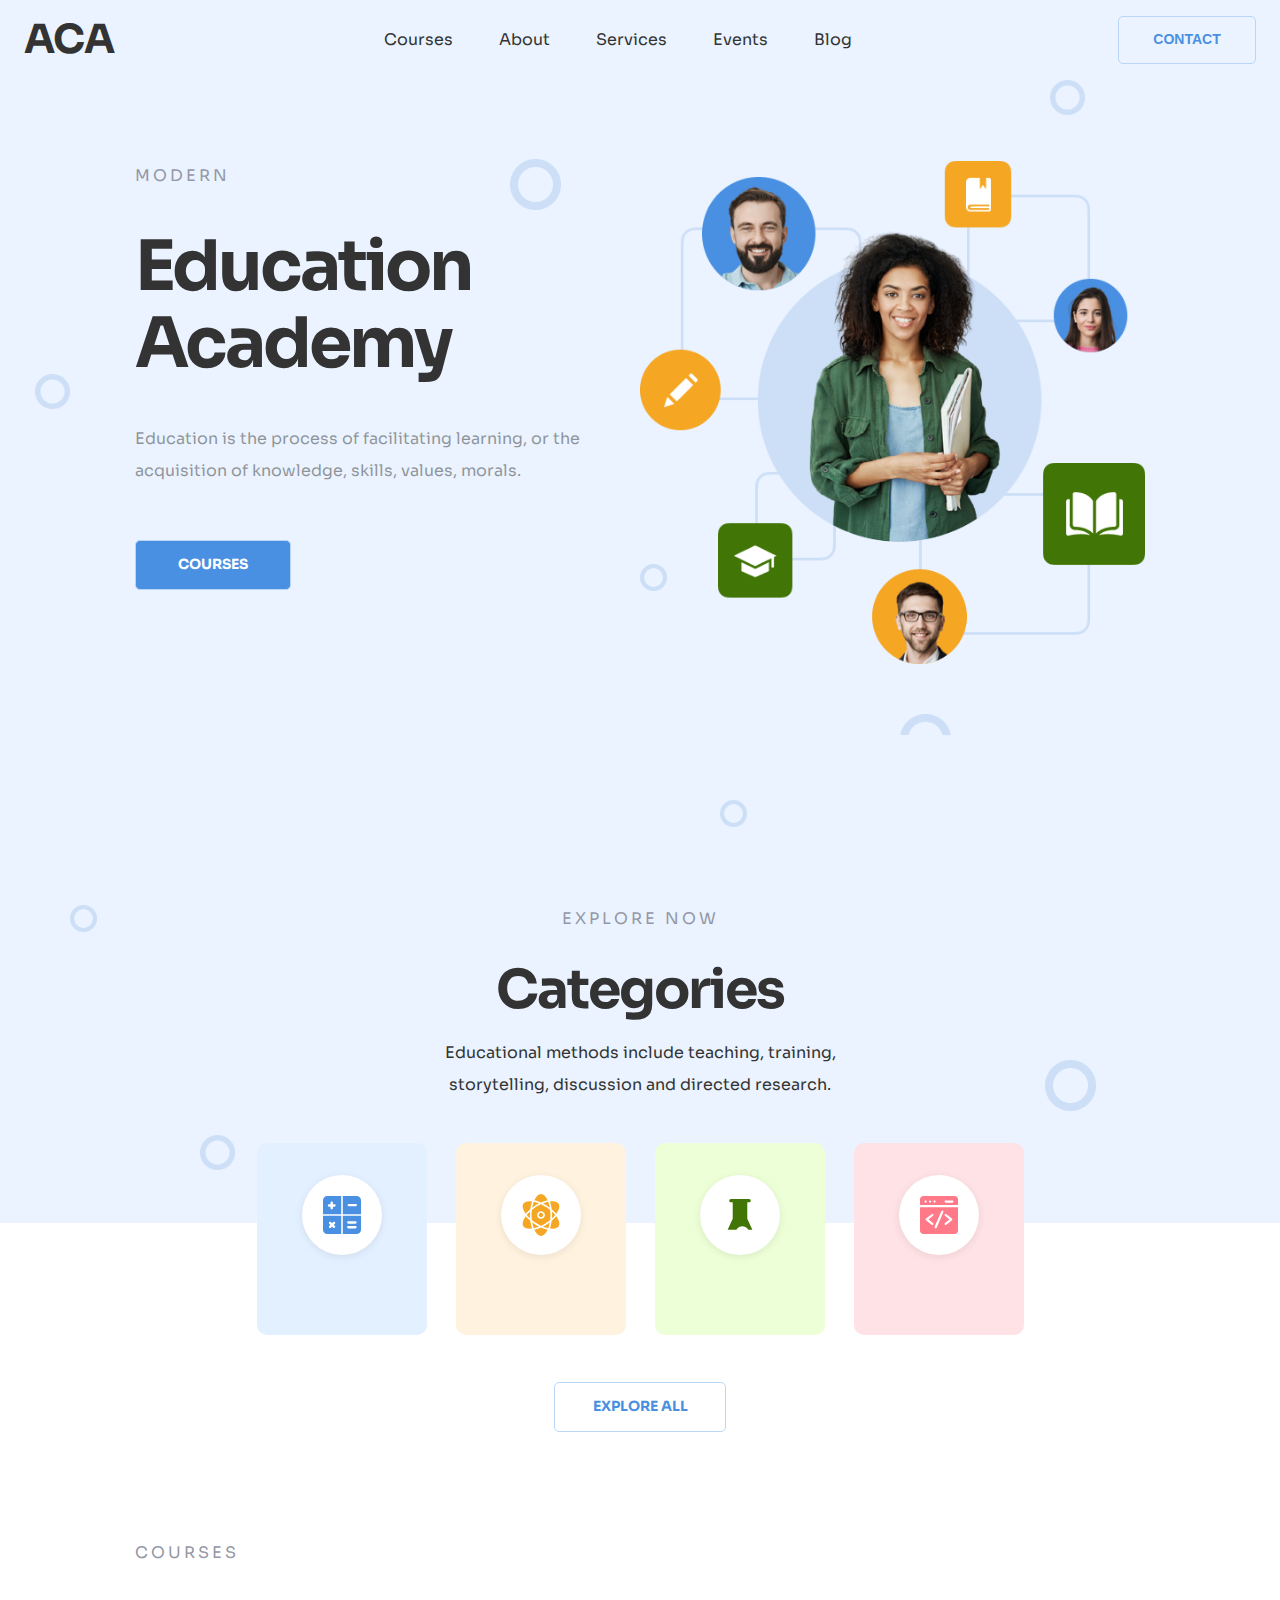
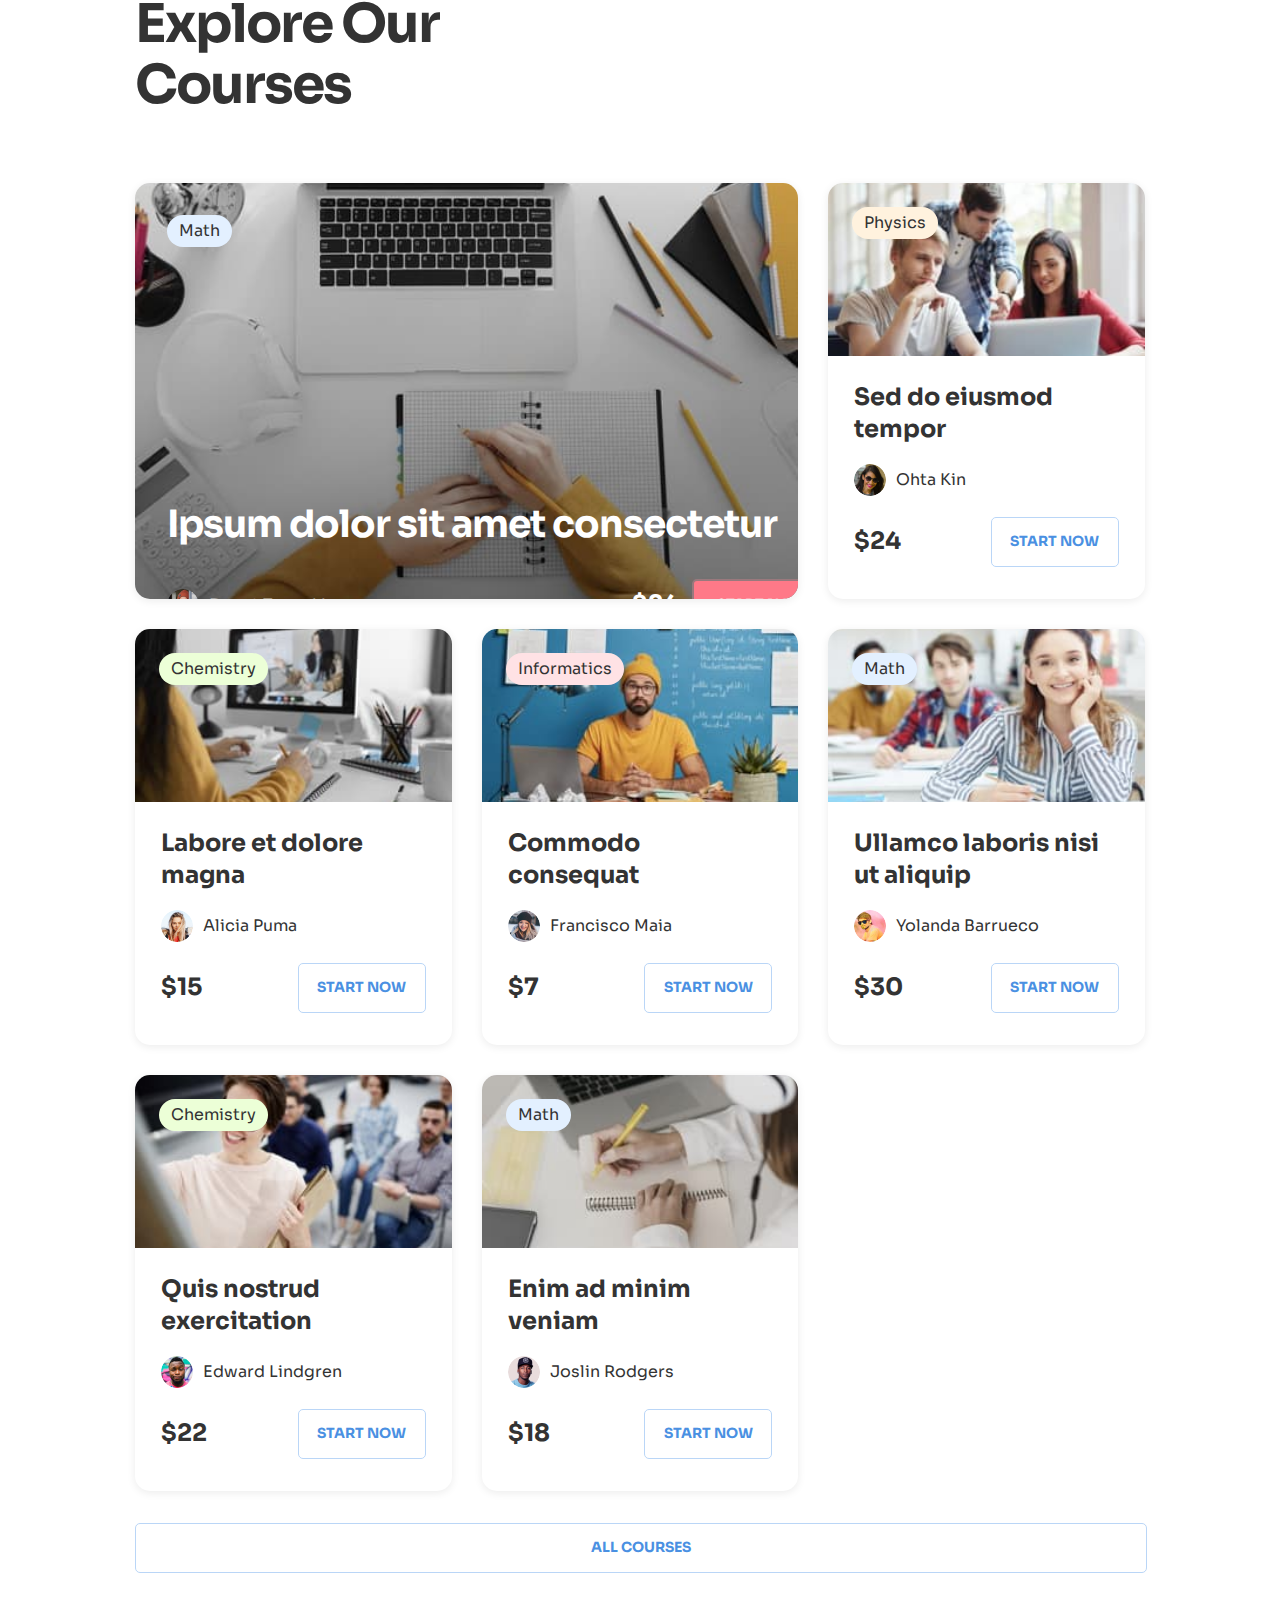
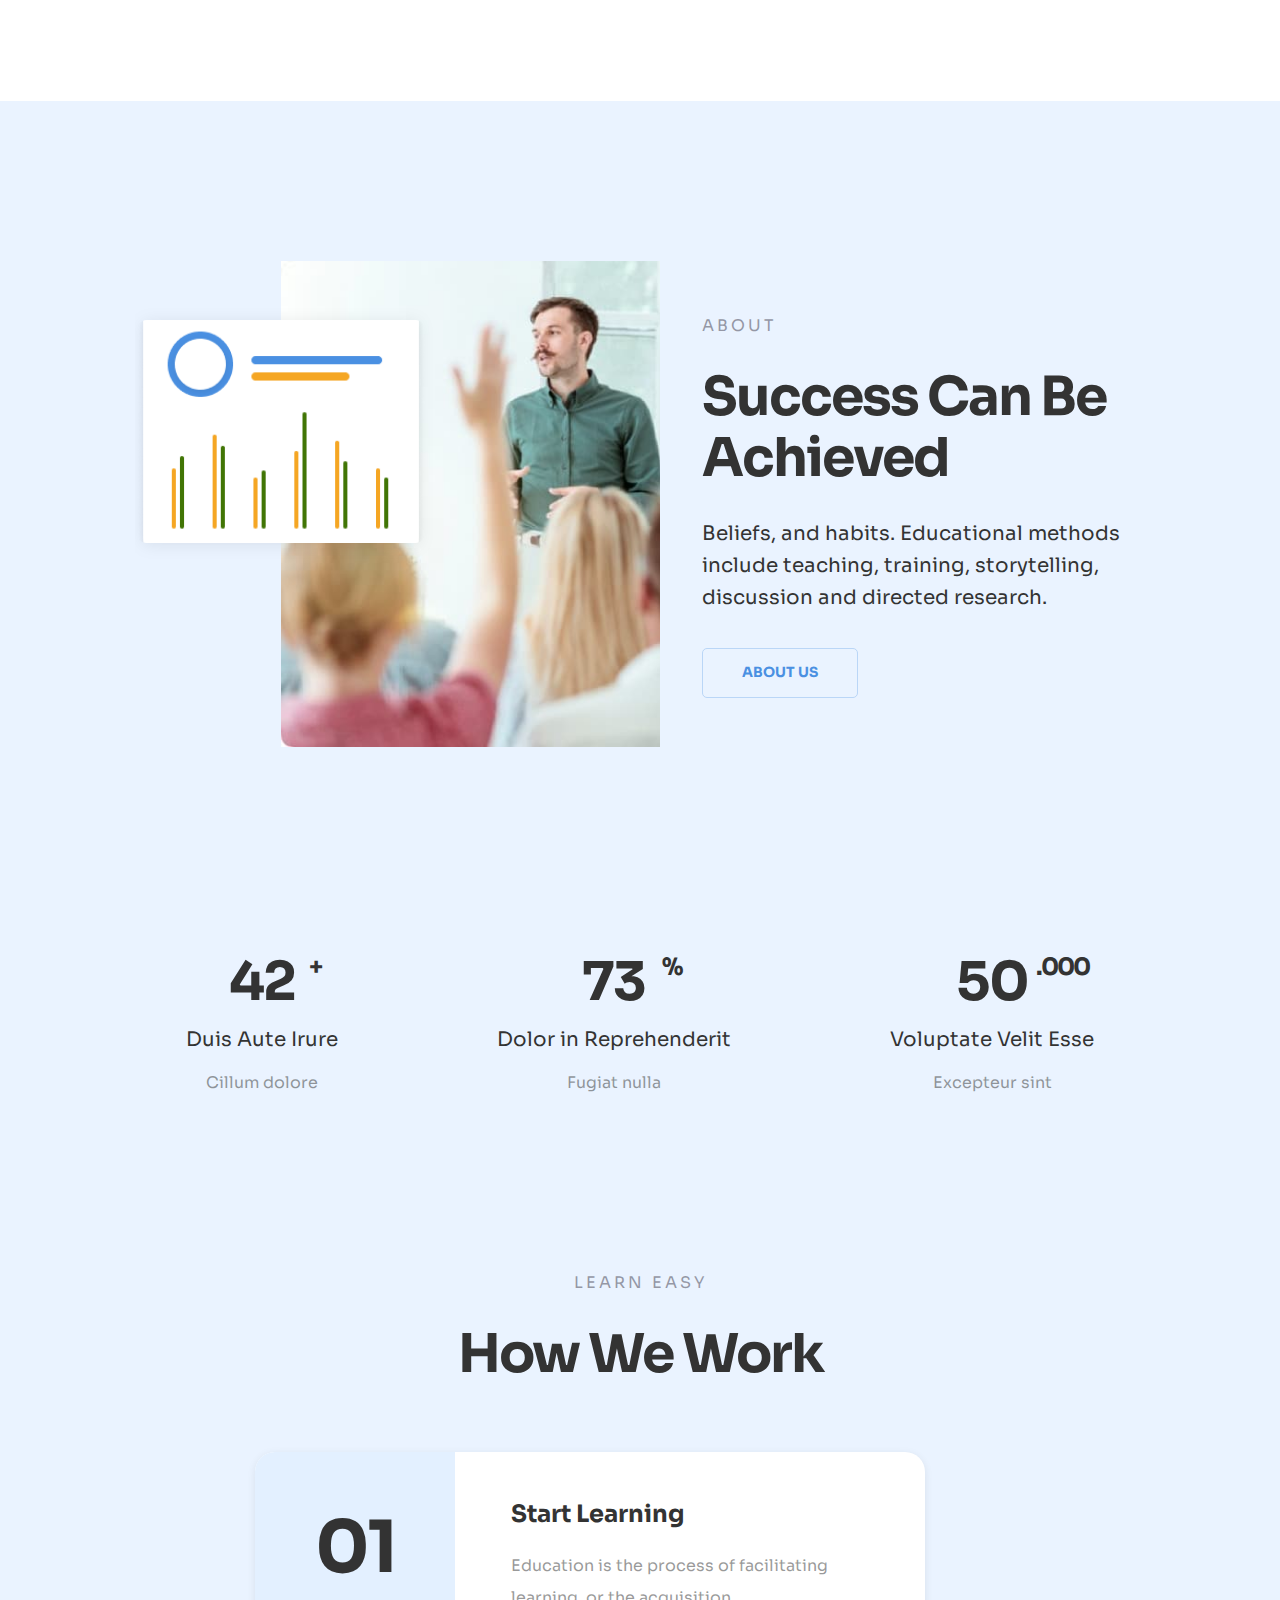
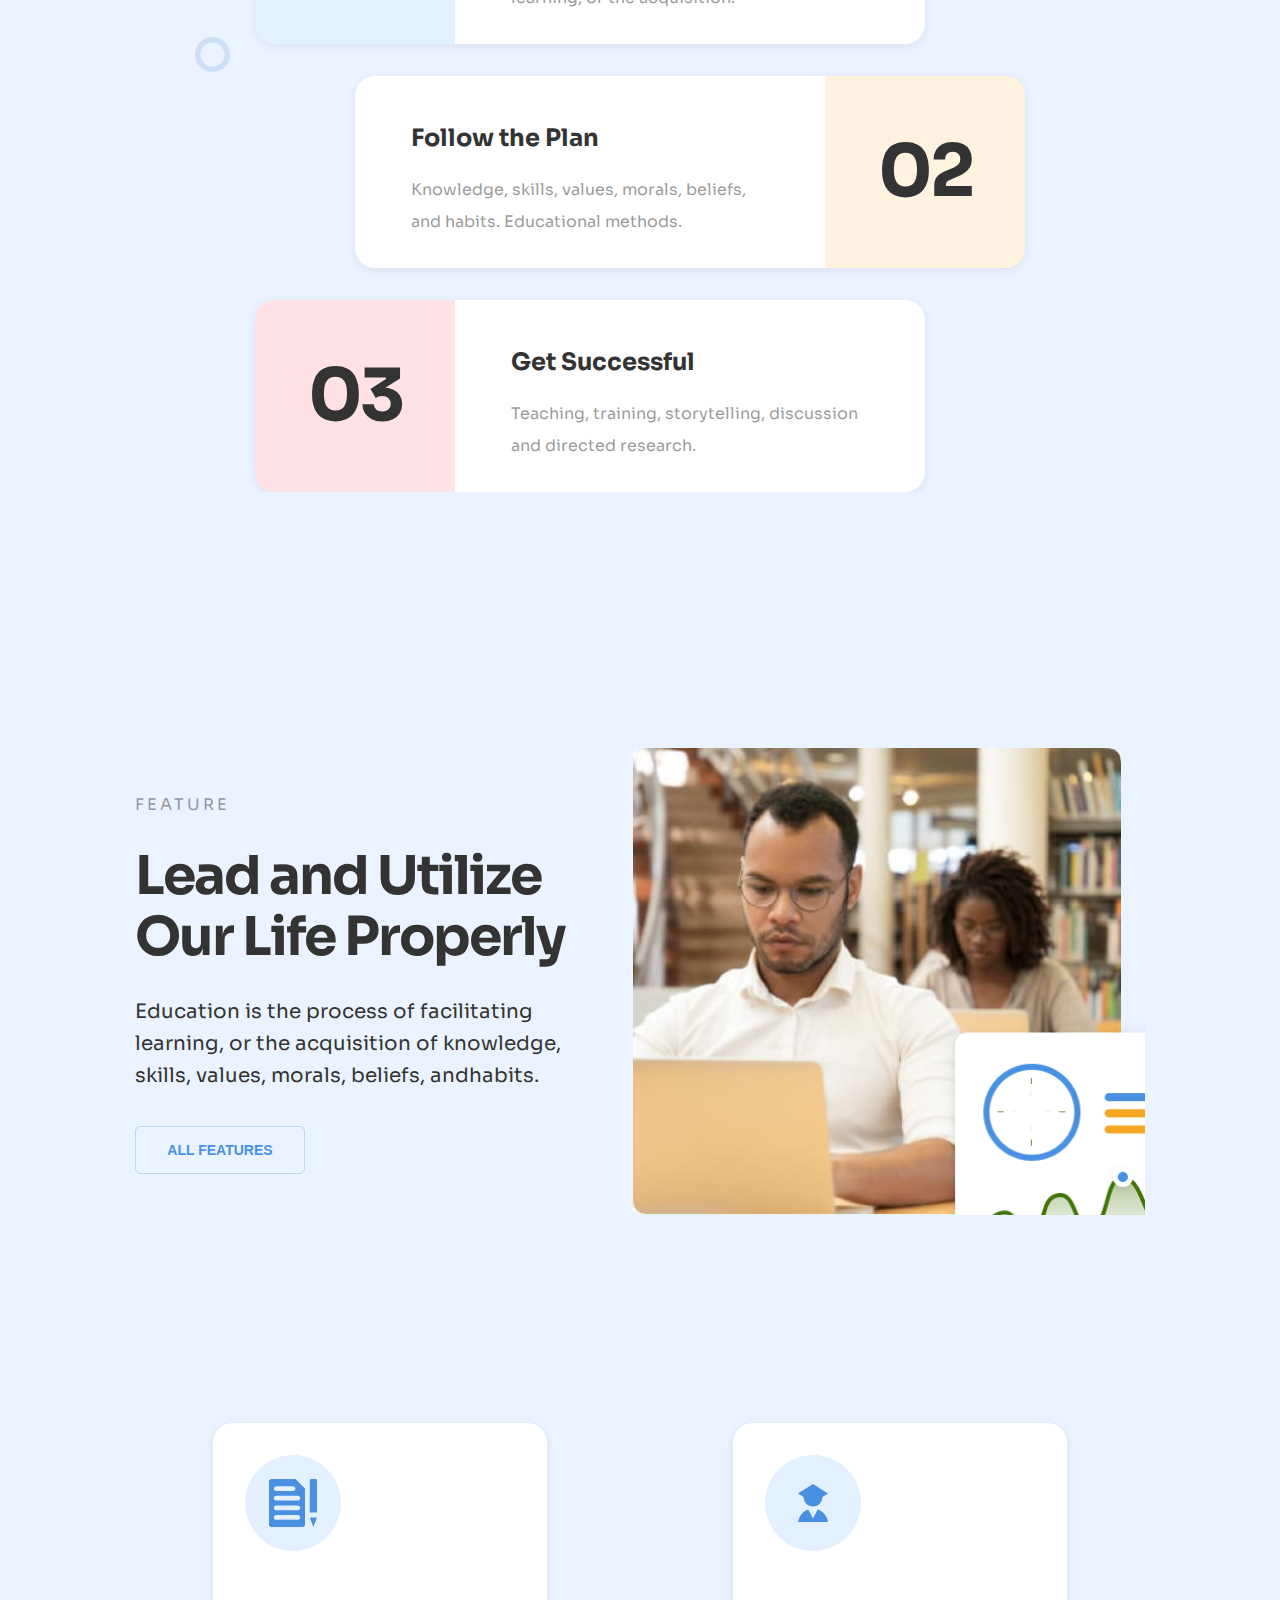
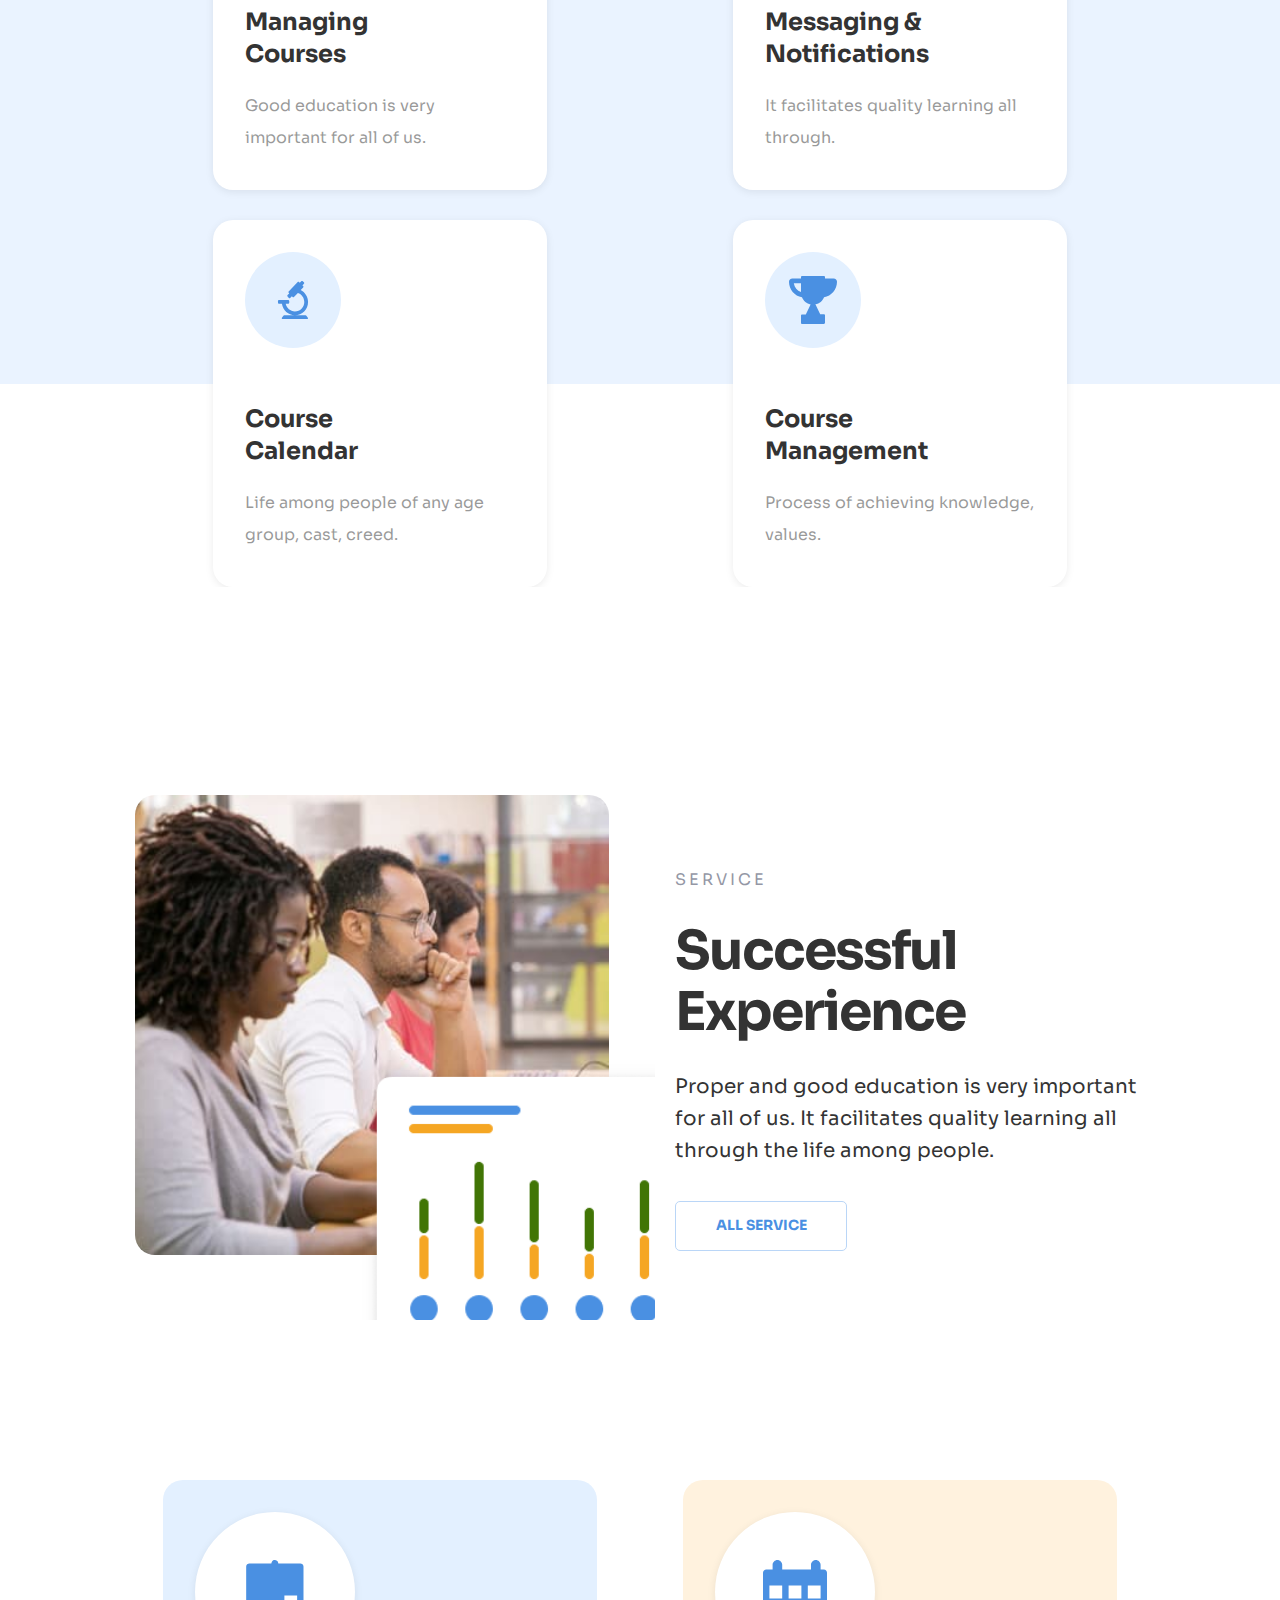
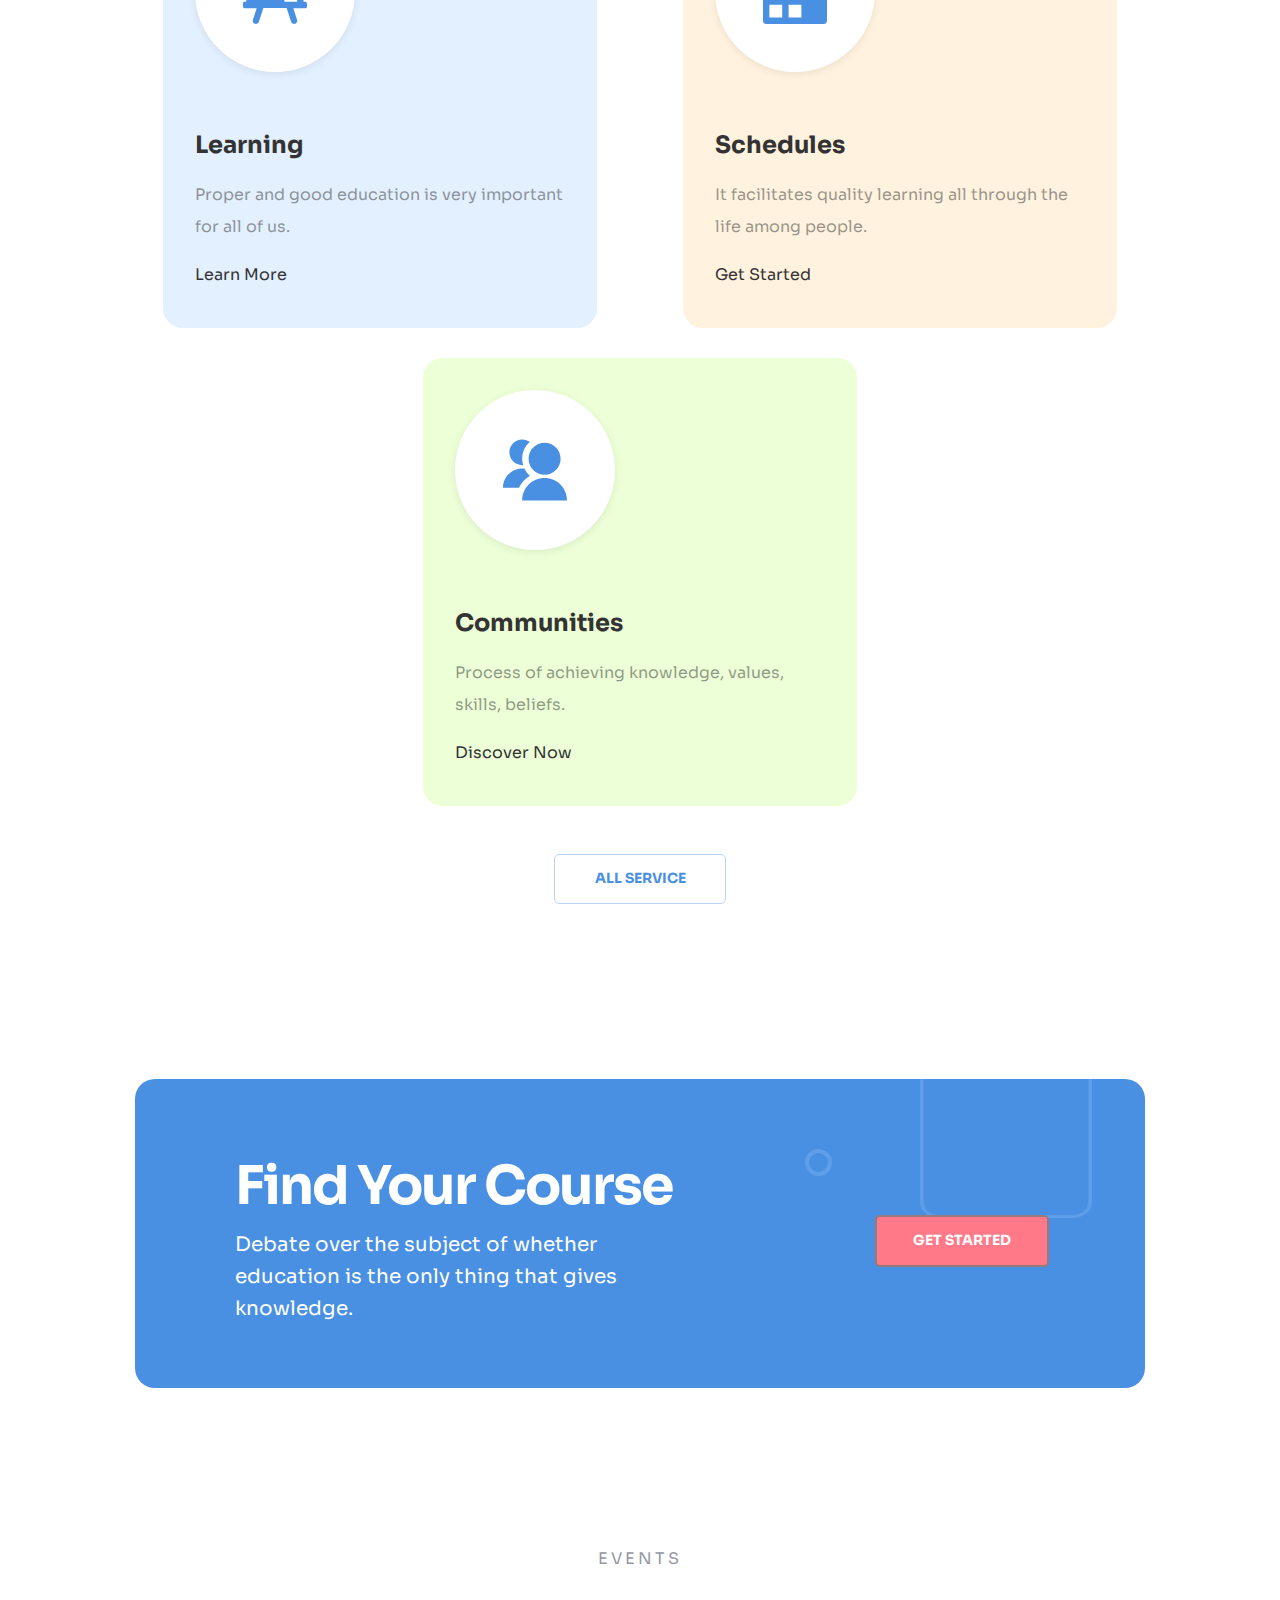
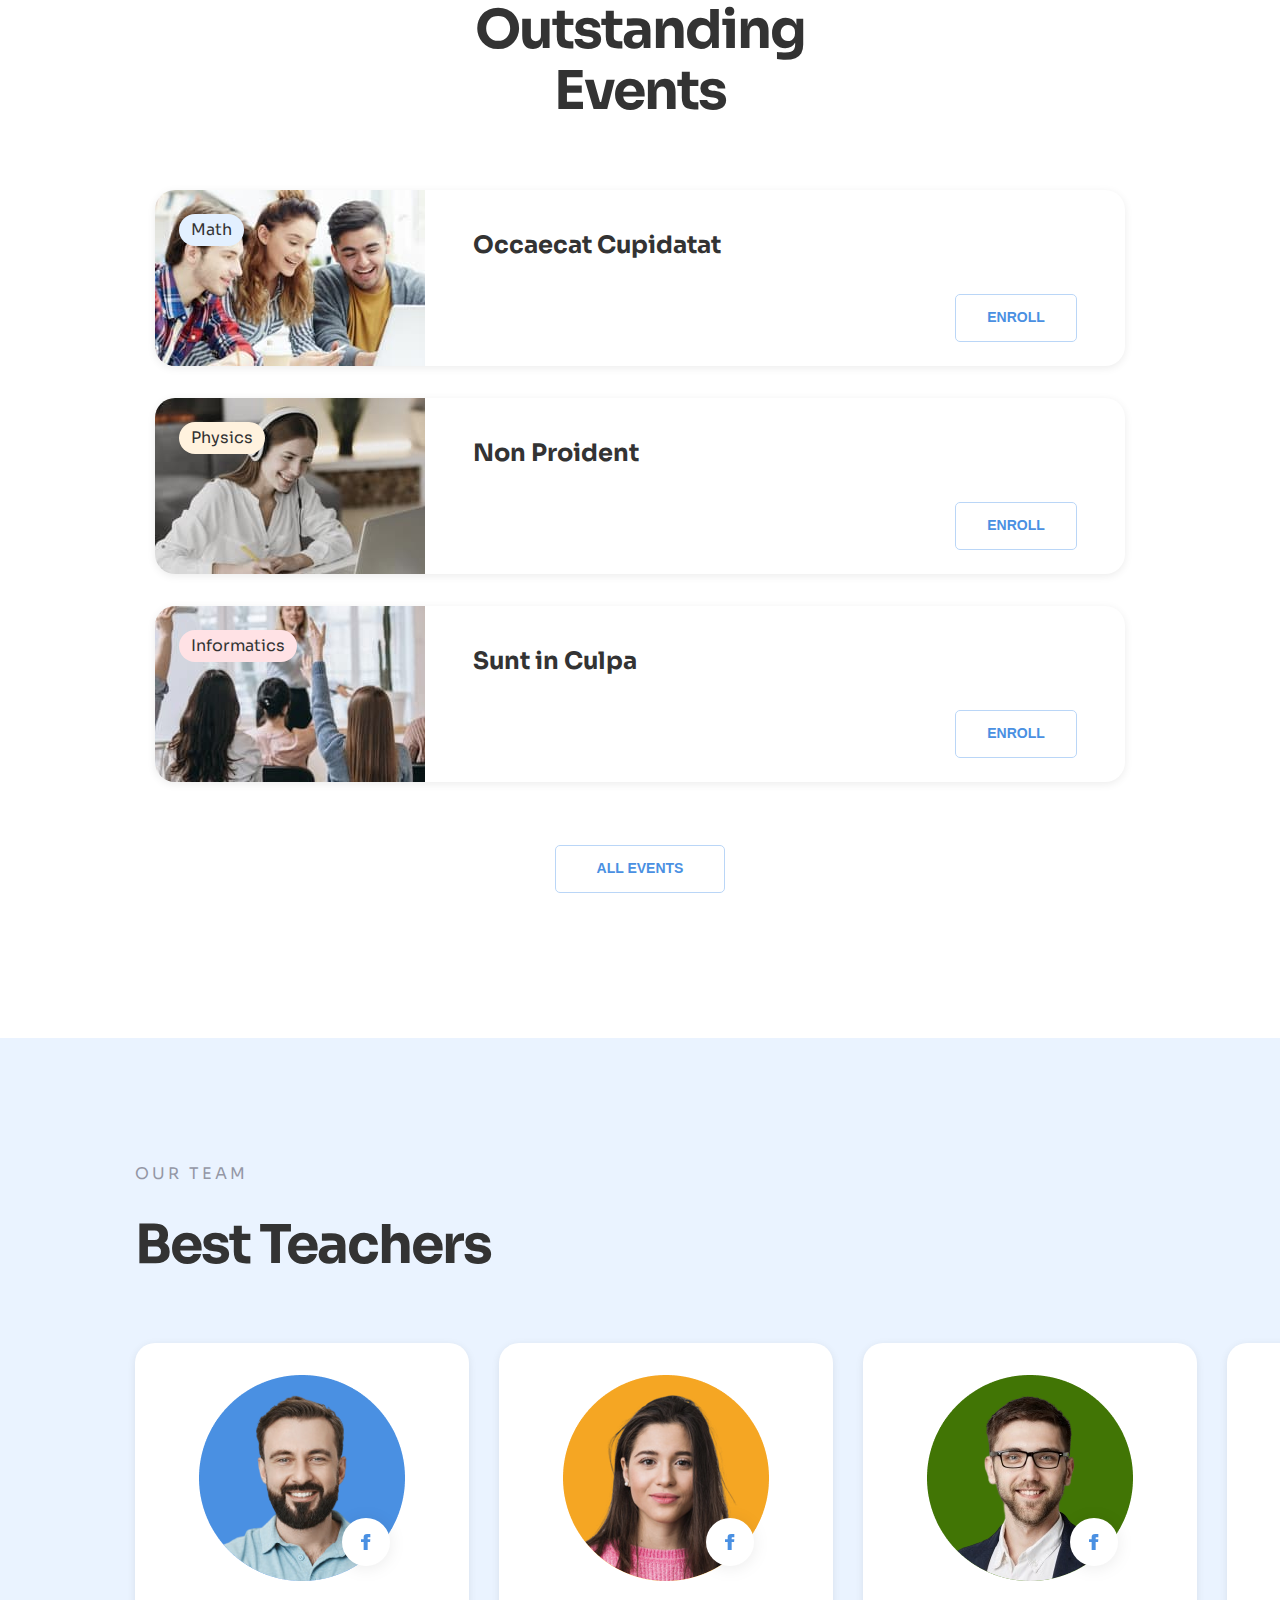
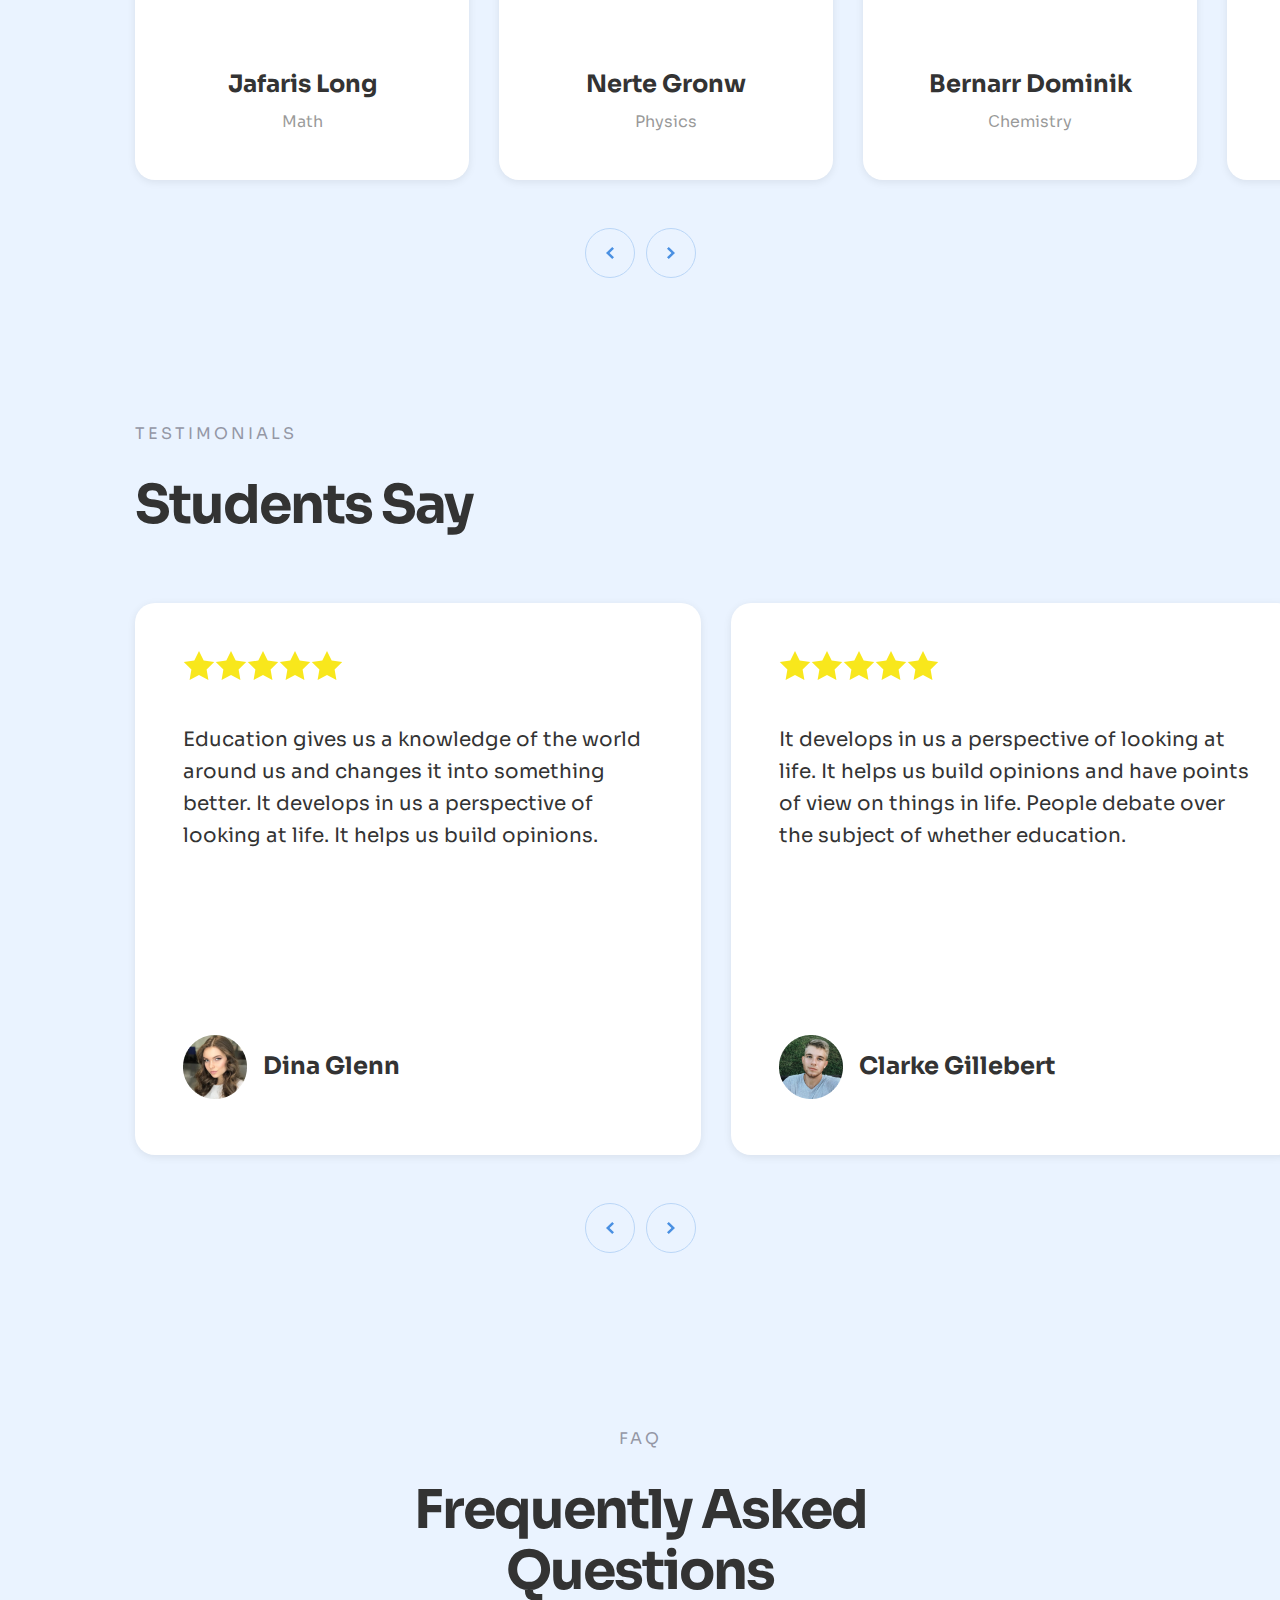
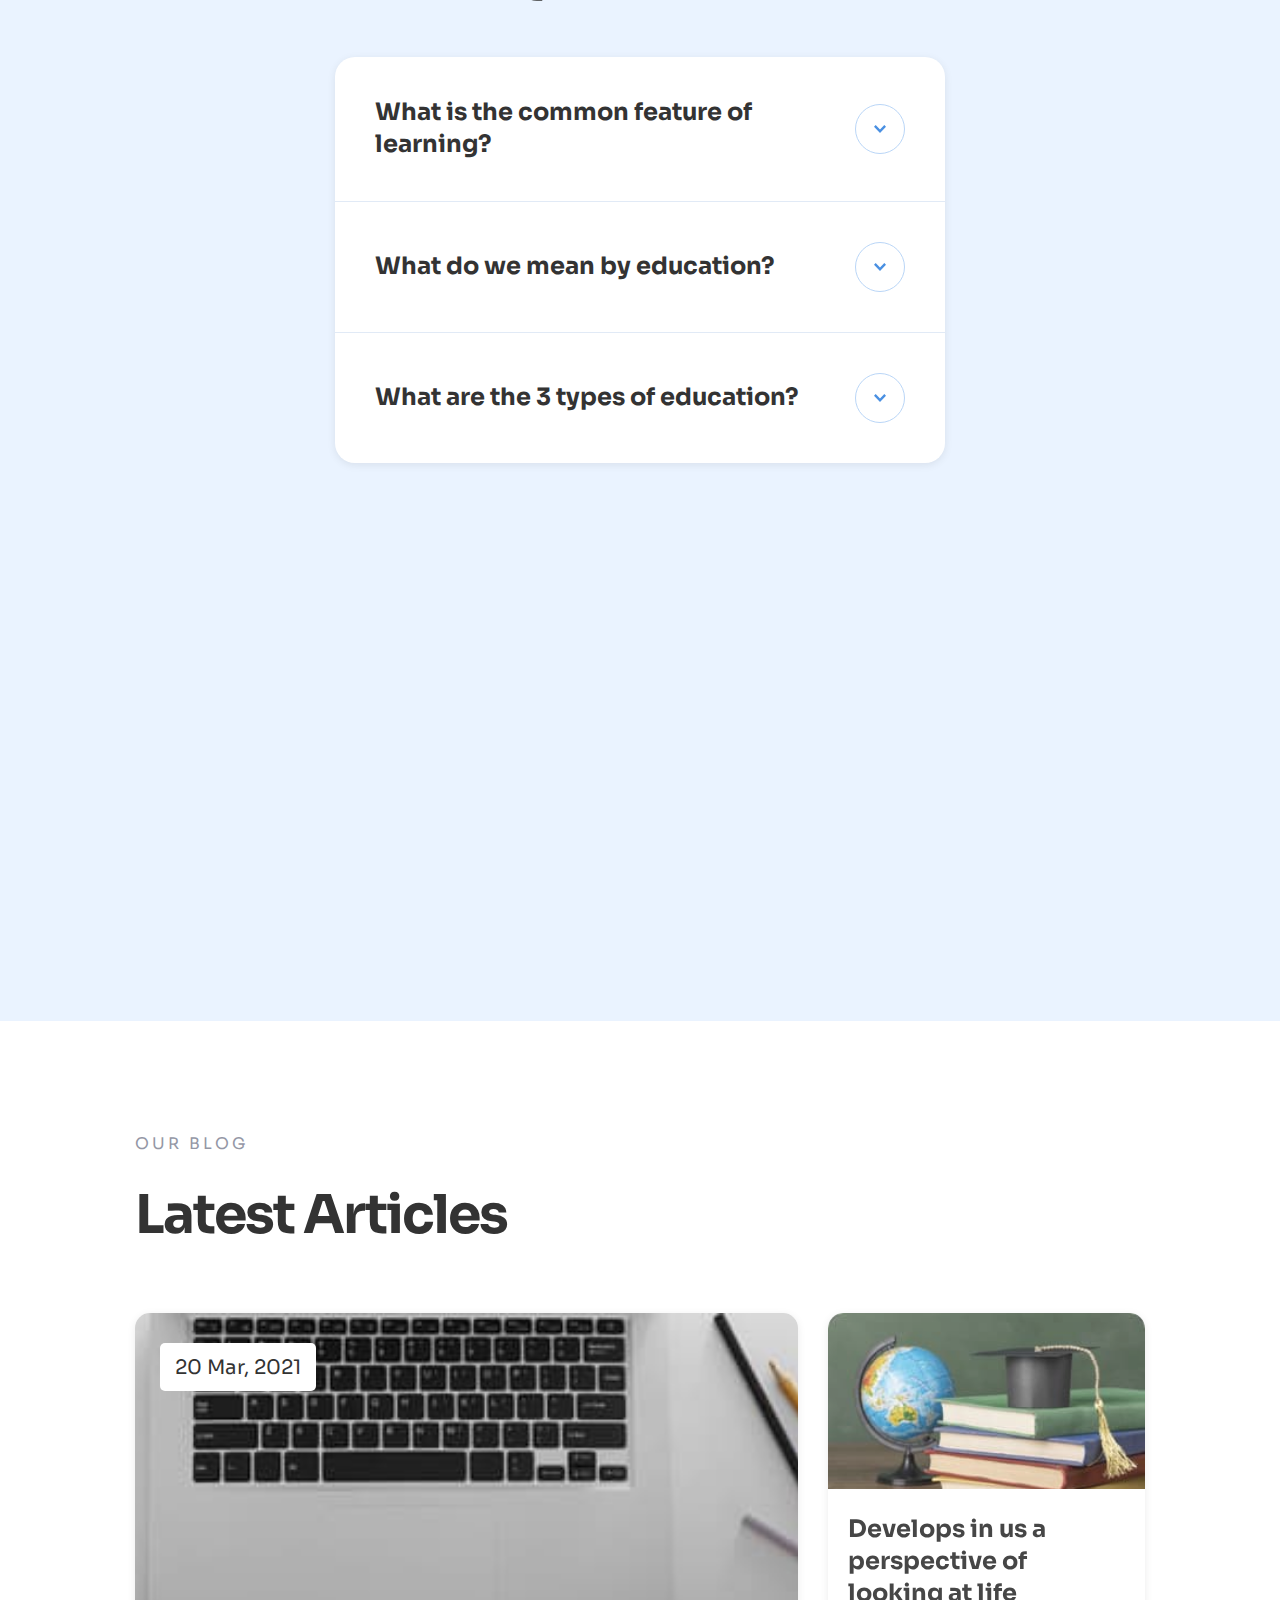
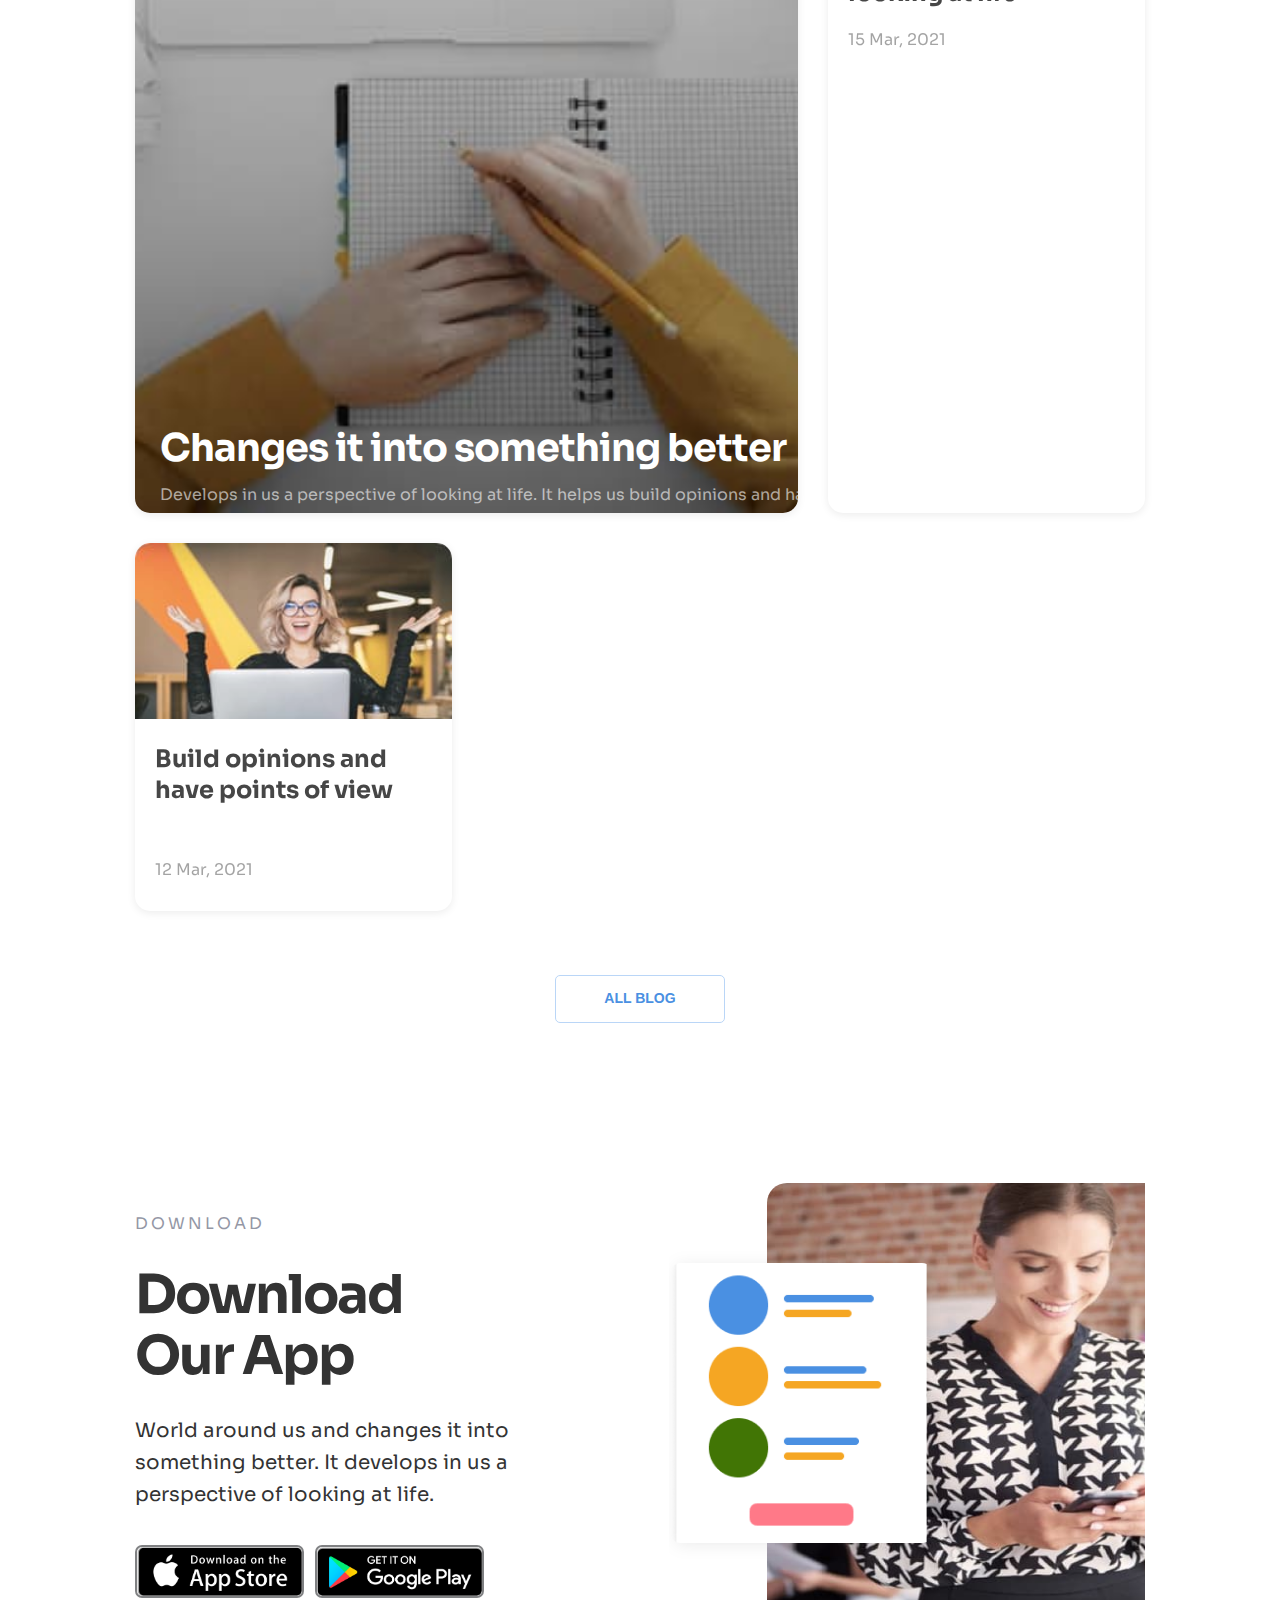
==== commit f0985678: "12" ====
--- a/index.html
+++ b/index.html
@@ -24,7 +24,6 @@
    <!---- header --->
 
    <header class="header">
-
       <div class="container-header">
          <a class="logo link" href="">
             ACA
@@ -48,120 +47,215 @@
                   </a></li>
             </ul>
          </nav>
-         <button class="btn btn-header">Contact</button>
+         <button class="btn btn-header" data-contact-open>Contact</button>
          <button class="btn menu-burger" type="button" data-mobile-menu-open><svg width="16" height="14">
                <use href="./images/svg/all-icons.svg#icon-menu-burger"></use>
             </svg></button>
       </div>
-
-
-      <div class="menu-mobil is-hidden" data-mobile-menu>
-         <button type="button" class="button-modal btn" data-mobile-menu-close>
-            <svg class="button-modal__icon" width="18" height="18">
-               <use href="./images/svg/all-icons.svg#icon-close-mobile-menu"></use>
-            </svg>
-         </button>
-         <div class="menu-mobil__container">
-            <nav>
-               <ul class="mobile__list list">
-                  <li class="mobile__item" data-mobile-menu-close><a class="link" href="#courses">
-                        <p>Courses</p>
-                     </a></li>
-                  <li class="mobile__item" data-mobile-menu-close><a class="link" href="#about">
-                        <p>About</p>
-                     </a></li>
-                  <li class="mobile__item" data-mobile-menu-close><a class="link" href="#services">
-                        <p>Services</p>
-                     </a></li>
-                  <li class="mobile__item" data-mobile-menu-close><a class="link" href="#events">
-                        <p>Events</p>
-                     </a></li>
-                  <li class="mobile__item" data-mobile-menu-close><a class="link" href="#blog">
-                        <p>Blog</p>
-                     </a></li>
-               </ul>
-            </nav>
-            <!-- <nav class="navigator">
-               <ul class="list">
-                  <li class="navigator__item">
-                     <a class="navigator__link link" href="#courses">
-                        <p>Courses</p>
-                     </a>
-                  </li>
-                  <li class="navigator__item">
-                     <a class="navigator__link link" href="#about">
-                        <p>About</p>
-                     </a>
-                  </li>
-                  <li class="navigator__item">
-                     <a class="navigator__link link" href="#services">
-                        <p>Services</p>
-                     </a>
-                  </li>
-                  <li class="navigator__item">
-                     <a class="navigator__link link" href="#events">
-                        <p>Events</p>
-                     </a>
-                  </li>
-                  <li class="navigator__item">
-                     <a class="navigator__link link" href="#blog">
-                        <p>Blog</p>
-                     </a>
-                  </li>
-               </ul>
-            </nav> -->
-            <div class="contact__container">
-               <ul class="contact__list list">
-                  <li class="contact__item">
-                     <a href="tel:12023580001" class="link">
-                        <p>1-202-358-0001</p>
-                     </a>
-                  </li>
-                  <li class="contact__item">
-                     <a href="hqnews-join@newsletters.nasa.gov" class="link">
-                        <p>hqnews-join@newsletters.nasa.gov</p>
-                     </a>
-                  </li>
-                  <li class="contact__item">
-                     <a class="link" href="https://goo.gl/maps/wbUcTo47UnKSqVHw6" target="_blank"
-                        rel="noopener noreferre">
-                        <p>300 E St SW,<br>
-                           Washington,<br>
-                           DC 20546, USA</p>
-                     </a>
-                  </li>
-               </ul>
-               <ul class="social list">
-                  <li class="social__item">
-                     <a class="link social__icon icon-style" href="https://www.facebook.com">
-                        <svg width="9,33" height="16">
-                           <use href="./images/svg/all-icons.svg#icon-facebook"></use>
-                        </svg>
-                     </a>
-                  </li>
-                  <li class="social__item ">
-                     <a class="link social__icon icon-style" href="https://www.twitter.com">
-                        <svg width="16" height="13">
-                           <use href="./images/svg/all-icons.svg#icon-twitter"></use>
-                        </svg>
-                     </a>
-                  </li>
-                  <li class="social__item">
-                     <a class="link social__icon icon-style" href="https://www.instagram.com">
-                        <svg width="16" height="16">
-                           <use href="./images/svg/all-icons.svg#icon-instagram"></use>
-                        </svg>
-                     </a>
-                  </li>
-               </ul>
+   </header>
+
+   <mein>
+
+      <div class="container menu">
+         <div class="menu-mobile is-hidden" data-mobile-menu>
+            <button type="button" class="button-modal btn" data-mobile-menu-close>
+               <svg class="button-modal__icon" width="18" height="18">
+                  <use href="./images/svg/all-icons.svg#icon-close-mobile-menu"></use>
+               </svg>
+            </button>
+            <div class="menu-mobile__container">
+               <nav>
+                  <ul class="menu-mobile__list list">
+                     <li class="mobile__item" data-mobile-menu-close><a class="link" href="#courses">
+                           <p>Courses</p>
+                        </a></li>
+                     <li class="mobile__item" data-mobile-menu-close><a class="link" href="#about">
+                           <p>About</p>
+                        </a></li>
+                     <li class="mobile__item" data-mobile-menu-close><a class="link" href="#services">
+                           <p>Services</p>
+                        </a></li>
+                     <li class="mobile__item" data-mobile-menu-close><a class="link" href="#events">
+                           <p>Events</p>
+                        </a></li>
+                     <li class="mobile__item" data-mobile-menu-close><a class="link" href="#blog">
+                           <p>Blog</p>
+                        </a></li>
+                  </ul>
+               </nav>
+               <div class="contact__container">
+                  <ul class="contact__list list">
+                     <li class="contact__item">
+                        <a href="tel:+12023580001" class="link">
+                           <div class="contact__icon">
+                              <svg width="25" height="25">
+                                 <use href="./images/svg/all-icons.svg#icon-tel"></use>
+                              </svg>
+                           </div>
+                           <p>1-202-358-0001</p>
+                        </a>
+                     </li>
+                     <li class="contact__item">
+                        <a href="mailto:hqnews-join@newsletters.nasa.gov" class="link">
+                           <div class="contact__icon">
+                              <svg width="25" height="25">
+                                 <use href="./images/svg/all-icons.svg#icon-mail"></use>
+                              </svg>
+                           </div>
+                           <p>hqnews-join@newsletters.nasa.gov</p>
+                        </a>
+                     </li>
+                     <li class="contact__item">
+                        <a class="link" href="https://goo.gl/maps/wbUcTo47UnKSqVHw6" target="_blank"
+                           rel="noopener noreferre">
+                           <div class="contact__icon">
+                              <svg width="25" height="25">
+                                 <use href="./images/svg/all-icons.svg#icon-location"></use>
+                              </svg>
+                           </div>
+                           <p>300 E St SW,<wbr>
+                              Washington,<wbr>
+                              DC 20546, USA</p>
+                        </a>
+                     </li>
+                  </ul>
+                  <ul class="social list social-contact">
+                     <li class="social__item">
+                        <a class="link social__icon icon-style" href="https://www.facebook.com">
+                           <svg width="9,33" height="16">
+                              <use href="./images/svg/all-icons.svg#icon-facebook"></use>
+                           </svg>
+                        </a>
+                     </li>
+                     <li class="social__item ">
+                        <a class="link social__icon icon-style" href="https://www.twitter.com">
+                           <svg width="16" height="13">
+                              <use href="./images/svg/all-icons.svg#icon-twitter"></use>
+                           </svg>
+                        </a>
+                     </li>
+                     <li class="social__item">
+                        <a class="link social__icon icon-style" href="https://www.instagram.com">
+                           <svg width="16" height="16">
+                              <use href="./images/svg/all-icons.svg#icon-instagram"></use>
+                           </svg>
+                        </a>
+                     </li>
+                  </ul>
+               </div>
             </div>
          </div>
       </div>
-
-   </header>
-
-   <mein>
-
+      <!-- вывел меню из хедера, потомучто нужен z-index выше чем у хедера. 
+      А так как хедер позиционирова не статик то у его детей не может быть z-index выше чем у него. -->
+
+      <div class="contact backdrop is-hidden" data-contact>
+         <div class="contact__container">
+            <button type="button" class="button-contact btn" data-contact-close>
+               <svg class="button-contact__icon" width="18" height="18">
+                  <use href="./images/svg/all-icons.svg#icon-close-mobile-menu"></use>
+               </svg>
+            </button>
+            <div class="contact__address-form">
+
+               <form action="#" class="form" method="post">
+                  <h4 class="form__title">
+                     Leave your details, <br>we will call you back
+                  </h4>
+                  <label class="form__label">
+                     Name
+                     <input type="text" name="name" class="form__input" required autofocus />
+                     <!-- <svg class="form__icon" width="12" height="12">
+                        <use href="./img/icons.svg#icon-modal-name"></use>
+                     </svg> -->
+                  </label>
+                  <label class="form__label">
+                     Phone number
+                     <input type="tel" name="tel" class="form__input" required />
+                     <!-- <svg class="form__icon" width="13" height="13">
+                        <use href="./img/icons.svg#icon-modal-tel"></use>
+                     </svg> -->
+                  </label>
+                  <label class="form__label">
+                     Mail
+                     <input type="email" name="mail" class="form__input" required />
+                     <!-- <svg class="form__icon" width="15" height="12">
+                        <use href="./img/icons.svg#icon-modal-email"></use>
+                     </svg> -->
+                  </label>
+                  <label class="form__label">
+                     Сomment
+                     <textarea name="user-text" class="form__text" placeholder="your comment"></textarea>
+                  </label>
+                  <button type="submit" class="btn">Submit</button>
+               </form>
+
+               <div class="contact__line"></div>
+
+               <div class="contact__address">
+                  <h4>Address</h4>
+                  <ul class="contact__list list">
+                     <li class="contact__item">
+                        <a href="tel:+12023580001" class="link">
+                           <div class="contact__icon">
+                              <svg width="25" height="25">
+                                 <use href="./images/svg/all-icons.svg#icon-tel"></use>
+                              </svg>
+                           </div>
+                           <p>1-202-358-0001</p>
+                        </a>
+                     </li>
+                     <li class="contact__item">
+                        <a href="mailto:hqnews-join@newsletters.nasa.gov" class="link">
+                           <div class="contact__icon">
+                              <svg width="25" height="25">
+                                 <use href="./images/svg/all-icons.svg#icon-mail"></use>
+                              </svg>
+                           </div>
+                           <p>hqnews-join@news<wbr>letters.nasa.gov</p>
+                        </a>
+                     </li>
+                     <li class="contact__item">
+                        <a class="link" href="https://goo.gl/maps/wbUcTo47UnKSqVHw6" target="_blank"
+                           rel="noopener noreferre">
+                           <div class="contact__icon">
+                              <svg width="25" height="25">
+                                 <use href="./images/svg/all-icons.svg#icon-location"></use>
+                              </svg>
+                           </div>
+                           <p>300 E St SW,<wbr>
+                              Washington,<wbr>
+                              DC 20546, USA</p>
+                        </a>
+                     </li>
+                  </ul>
+                  <ul class="social list social-contact">
+                     <li class="social__item">
+                        <a class="link social__icon icon-style" href="https://www.facebook.com">
+                           <svg width="9,33" height="16">
+                              <use href="./images/svg/all-icons.svg#icon-facebook"></use>
+                           </svg>
+                        </a>
+                     </li>
+                     <li class="social__item ">
+                        <a class="link social__icon icon-style" href="https://www.twitter.com">
+                           <svg width="16" height="13">
+                              <use href="./images/svg/all-icons.svg#icon-twitter"></use>
+                           </svg>
+                        </a>
+                     </li>
+                     <li class="social__item">
+                        <a class="link social__icon icon-style" href="https://www.instagram.com">
+                           <svg width="16" height="16">
+                              <use href="./images/svg/all-icons.svg#icon-instagram"></use>
+                           </svg>
+                        </a>
+                     </li>
+                  </ul>
+               </div>
+            </div>
+         </div>
+      </div>
       <!-----  hero ----->
       <!-- <div class="container"> -->
       <section class="hero container">
@@ -1455,12 +1549,12 @@
                <h2>Menu</h2>
                <ul class="footer__list list">
                   <li class="footer__item">
-                     <a class="link strong-text" href="./error.html">
+                     <a class="link strong-text" href="#about">
                         About
                      </a>
                   </li>
                   <li class="footer__item">
-                     <a class="link strong-text" href="./error.html">
+                     <a class="link strong-text" href="#courses">
                         Pricing
                      </a>
                   </li>
@@ -1469,9 +1563,13 @@
                         Blog
                      </a>
                   </li>
+                  <!-- <li class="footer__item">
+                     <a class="link strong-text" href="" data-contact-open>
+                        Contact</a>
+                  </li> -->
                   <li class="footer__item">
-                     <a class="link strong-text" href="">
-                        Contact</a>
+                     <button class="footer__item-btn strong-text" type="button" data-contact-open>
+                        Contact</button>
                   </li>
                </ul>
             </div>
@@ -1479,22 +1577,22 @@
                <h2>Service</h2>
                <ul class="footer__list list">
                   <li class="footer__item">
-                     <a class="link strong-text" href="">
+                     <a class="link strong-text" href="./error.html">
                         Learning
                      </a>
                   </li>
                   <li class="footer__item">
-                     <a class="link strong-text" href="">
+                     <a class="link strong-text" href="./error.html">
                         Schedules
                      </a>
                   </li>
                   <li class="footer__item">
-                     <a class="link strong-text" href="">
+                     <a class="link strong-text" href="./error.html">
                         Communities
                      </a>
                   </li>
                   <li class="footer__item">
-                     <a class="link strong-text" href="">
+                     <a class="link strong-text" href="./error.html">
                         All Services
                      </a>
                   </li>
@@ -1539,402 +1637,7 @@
    </footer>
    </div>
    <script src="https://cdn.jsdelivr.net/npm/swiper@10/swiper-bundle.min.js"></script>
-   <script>
-
-      // открывает меню при нажатии одной кнопки, а закрывает либо кнопки либо пунктов меню, 
-      // плюс переносит на нужную часть сайта
-      var openMenuBtn = document.querySelector("[data-mobile-menu-open]");
-      var closeMenuBtn = document.querySelectorAll("[data-mobile-menu-close]");
-      var menu = document.querySelector("[data-mobile-menu]");
-
-      openMenuBtn.addEventListener("click", () => {
-         menu.classList.toggle('is-hidden');
-      });
-      closeMenuBtn.forEach(item => {
-         item.addEventListener('click', () => {
-            menu.classList.toggle('is-hidden');
-         });
-      })
-
-
-
-      // слайдеры.
-      const oneSwiper = new Swiper(".oneSwiper", {
-         navigation: {
-            nextEl: ".one-next",
-            prevEl: ".one-prev"
-         },
-         loop: true,
-         slidesPerView: 4,
-         spaceBetween: 30,
-         initialSlide: 0,
-         grabCursor: true,
-         slideToClickedSlide: true,
-      });
-
-      const twoSwiper = new Swiper(".twoSwiper", {
-         navigation: {
-            nextEl: ".two-next",
-            prevEl: ".two-prev"
-         },
-         loop: true,
-         slidesPerView: 2,
-         spaceBetween: 30,
-         initialSlide: 0,
-         grabCursor: true,
-         slideToClickedSlide: true,
-      });
-
-
-
-      // при уведении мышки с элемента колекции, состояние фокус сменяется на блюр. И стили фокуса исчезают.
-      // не влияет на табуляцию
-      let swiperBtn = document.querySelectorAll('[data-focusBtn]')
-      swiperBtn.forEach(item => {
-         item.addEventListener('mouseout', () => {
-            item.blur();
-         })
-      })
-
-
-
-      // При нажатии на eventsBtn(кнопка) в колекции все allEvents(li.item),
-      //  в которых есть атрибут data - allEvents, убирается или появляется класс is-hidden.
-      // и появляются долнительные скрытые элементы. Так же туда добавился класс small, 
-      // как тригер что б задать нужные стили для другого размера элемента.
-      // Так же проверяются все элементы с классом events__item и всем этим элементам без класса тригера data 
-      // добавляется класс тригер small а все нужные элементы получают нужные классы для правильной стилизации.
-      // Все стили классов с классоми тригерами записываются ниже основных стилей чтоб почучить больший приоритет.
-      // Хотя их приоритет и так должен быть выше так в записи используется два класса.
-      // Но на всякий случай
-      var eventsBtn = document.querySelector('[data-eventsBtn]');
-      var allEvents = document.querySelectorAll('[data-allEvents]');
-      eventsBtn.addEventListener('click', () => {
-         allEvents.forEach(item => {
-            item.classList.toggle('is-hidden');
-            item.classList.toggle('small');
-         })
-         var events = document.querySelectorAll('.events__item')
-         for (var i = 0; i < blogs.length; i++) {
-            if (events[i].querySelector('.events__item-small').classList.contains('data')) {
-               return;
-            } else {
-               events[i].classList.toggle('small');
-               events[i].querySelector('.events__item-small').classList.toggle('small');
-               events[i].querySelector('.events__item-big').classList.toggle('is-hidden');
-            }
-         };
-      });
-
-
-
-      // var events = document.querySelector('.events__list');
-      // var eventsSum = document.querySelector('.events__list').children.classList.contains('is-hidden').length;
-      // if (eventsSum >= 4) {
-      //    events.classList.toggle('events__list--gorizontale')
-      // }
-
-
-
-
-      // при нажатии на featureBtn(кнопка) в колекции все allFeature(li.item),
-      //  в которых есть атрибут data - allFeature, убирается или появляется класс is-hidden.
-      var featureBtn = document.querySelector('[data-featureBtn]');
-      var allFeature = document.querySelectorAll('[data-allFeature]');
-      featureBtn.addEventListener('click', () => {
-         allFeature.forEach(item => {
-            item.classList.toggle('is-hidden');
-         })
-      });
-
-
-
-      // при клике по элементу на инпут ставится checked и элемент реагирует, в нашем случае открывается, 
-      // соответсвенно стилям!
-      function faqFunction() {
-         var chbox;
-         chbox = document.getElementById('check');
-         if (chbox.checked) {
-            checked = false;
-         }
-         else {
-            checked = true;
-         }
-      }
-
-
-
-      // при клике у всех элементов одной вложенности уберается класс открытия и меняются стили их детям, 
-      // а элементу по которому кликнули меняется всё наоборот. То есть при клике, элемент открывается,
-      // если был закрыт, а остальные закрываются.
-      let blogs = document.querySelectorAll('.blog__item')
-      blogs.forEach(item => {
-         item.addEventListener('click', () => {
-            blogs.forEach(item => {
-               item.classList.remove('blog__open')
-               item.querySelector('.blog__background-open').classList.add('is-hidden')
-               item.querySelector('.blog__close').classList.remove('is-hidden')
-            })
-            item.classList.add('blog__open')
-            item.querySelector('.blog__background-open').classList.remove('is-hidden')
-            item.querySelector('.blog__close').classList.add('is-hidden')
-         })
-      })
-
-
-      // при нажатии на blogsBtn(кнопка) в колекции все allBlog(аrticle), в которых есть атрибут data-allBlog, 
-      // убирается или появляется класс is-hidden. Все скобочки и знак функции которые закомитены,
-      // изначально были но с ними почемуто не работало. Возможно потому-что они были на отдельном js файле и 
-      // подключены по ссылке.
-      // (() => {
-      // const refs = {
-      //    blogsBtn: document.querySelector('[data-blogsBtn]'),
-      //    allBlog: document.querySelectorAll('[data-allBlog]'),
-      // };
-      // refs.blogsBtn.addEventListener('click', toggleAllBlog);
-      // function toggleAllBlog() {
-      //    refs.allBlog.forEach(item => {
-      //       item.classList.toggle('is-hidden');
-      //    })
-      // }
-      // })();
-      //  
-
-      // делает туже функцию что верхний код только, как мне кажется сейчас немного понятней.
-      // И тут функцию не обьявляли а использовали стрелочную функцию: () =>, либо объявляют function (),
-      // либо имя её. Всё это равно значно.
-      var blogsBtn = document.querySelector('[data-blogsBtn]');
-      var allBlog = document.querySelectorAll('[data-allBlog]');
-      blogsBtn.addEventListener('click', () => {
-         allBlog.forEach(item => {
-            item.classList.toggle('is-hidden');
-         })
-      });
-
-
-      // При клике по кнопке происходит поиск атрибута data-trigger и сравнение его значения с false. 
-      // Если да, то innerText меняет текст кнопки, также изменяет значение data-trigger с false на true.
-      // Если нет, то innerText присваивается значение атрибута data-text, это All Blog.
-      // И data-trigger присваивается значение false. С btn не работает потомучто его много, а querySelector
-      // выбирает толь одного. Можно попробовать цикл или querySelectorAll и потом forEach.
-
-      // let btnText = document.querySelectorAll('[data-Btn]');
-      // // let btnText = document.querySelector('.btn');
-      // btnText.addEventListener('click', function () {
-      //    if (this.dataset.trigger == 'false') {
-      //       this.innerText = 'Close';
-      //       this.dataset.trigger = true;
-      //    } else {
-      //       this.innerText = this.dataset.text;
-      //       this.dataset.trigger = false;
-      //    }
-      // });
-
-
-      //  Делает тоже самое что и предыдущий код только для всех элементов с классом btn. 
-      // Можно подставлять другие атибуты и применить общий код для разных кнопок,
-      //  главное чтоб вторая надпись была одинакова надпись
-      let btnText = document.querySelectorAll('[data-Btn]');
-      btnText.forEach(item => {
-         item.addEventListener('click', function () {
-            if (this.dataset.trigger == 'false') {
-               this.innerText = 'Close';
-               this.dataset.trigger = true;
-            } else {
-               this.innerText = this.dataset.text;
-               this.dataset.trigger = false;
-            }
-         });
-      })
-
-
-// то самое что и код выше, заменяет текст в кнопке. Только при сравнении строк нужно не забывать про регистр.
-// У нас в стилях стоит uppercase значит и тут нужно сравнивать с большими буквами иначе не сработает. 
-// Или использовать функцию toUpperCase() что б буквы текста были большими не зависимо от того какаие на самом деле,
-// а в строке для проверки писать тогда только большими. Ну или toLowerCase тогда наоборот
-      // let btnText = document.querySelector('[data-blogsBtn]');
-      // // let btnText = document.querySelector('.btn');
-      // btnText.addEventListener('click', function () {
-      //    if (this.innerText == 'ALL BLOG') {
-      //       this.innerText = 'Close';
-      //    } else {
-      //       this.innerText = 'All Blog';
-      //    }
-      // });
-
-
-
-      // при клике у всех элементов одной вложенности уберается класс открытия,
-      // а элементу по которому кликнули всё добаляется, меняется всё наоборот.
-      // var blogs = document.querySelectorAll('.blog__item')
-      // blogs.forEach(item => {
-      //    item.addEventListener('click', () => {
-      //       blogs.forEach(item => {
-      //          item.classList.remove('blog__open')
-      //       })
-      //       item.classList.add('blog__open')
-      //    })
-      // })
-
-
-      // при клике проверяется есть ли нужный класс и если нет добавляется, если есть уберается
-      // var blogs = document.getElementsByClassName('blog__item');
-      // for (var i = 0; i < blogs.length; i++) {
-      //    blogs[i].addEventListener('click', selectBlog);
-      // }
-      // function selectBlog() {
-      //    if (this.classList.contains('blog__open')) {
-      //       this.classList.remove('blog__open');
-      //    } else {
-      //       this.classList.add('blog__open');
-      //    }
-      // }
-
-
-      // при клике проверяется есть ли нужный класс и если нет добавляется, если есть уберается.
-      // То есть тоже самое что и код выше только без отдельной функции, всё в одном блоке.
-      // плюс - на одну строчку меньше писать,
-      // минус - если эта функция ещё понадобится то будешь заново всё писать
-      // for (var i = 0; i < blogs.length; i++) {
-      //    blogs[i].addEventListener('click', function () {
-      //       if (this.classList.contains('blog__open')) {
-      //          this.querySelector('.blog__background-open').classList.remove('is-hidden');
-      //       } else {
-      //          this.querySelector('.blog__background-open').classList.add('is-hidden');
-      //       }
-      //    });
-      // }
-
-
-      // при клике на элемент у которого уже есть класс blog__open ничего не происходит,
-      // при клике где его нет, срабатывают все стили на открывание. ближайшие соседи закрываются,
-      // правда стили у них не меняются обратно.
-      // var blogs = document.getElementsByClassName('blog__item');
-      // for (var i = 0; i < blogs.length; i++) {
-      //    blogs[i].addEventListener('click', function () {
-      //       if (this.classList.contains('blog__open')) {
-      //          return;
-      //       } else {
-      //          this.classList.add('blog__open');
-      //          this.querySelector('.blog__background-open').classList.remove('is-hidden');
-      //          this.querySelector('.blog__close').classList.add('is-hidden');
-      //          this.nextElementSibling.classList.remove('blog__open');
-      //          this.previousElementSibling.classList.remove('blog__open');
-      //       }
-      //    });
-      // }
-
-
-
-      // не работает!!!
-      // var blogs = document.getElementsByClassName('blog__item');
-      // for (var i = 0; i < blogs.length; i++) {
-      //    blogs[i].addEventListener('click', function () {
-      //       if (this.classList.contains('blog__open')) {
-      //          return;
-      //       } else {
-      //          this.classList.add('blog__open');
-      //          this.querySelector('.blog__background-open').classList.remove('is-hidden');
-      //          this.querySelector('.blog__close').classList.add('is-hidden');
-      //          let previousSibling = document.getElementsByClassName('blog__item').previousElementSibling;
-      //          for (var i = 0; i < previousSibling.length; i++) {
-      //             previousSibling[i].classList.remove('blog__open');
-      //             previousSibling[i].querySelector('.blog__background-open').classList.add('is-hidden');
-      //             previousSibling[i].querySelector('.blog__close').classList.remove('is-hidden');
-      //          }
-      //          let nextSibling = document.getElementsByClassName('blog__item').nextElementSibling;
-      //          for (var i = 0; i < nextSibling.length; i++) {
-      //             nextSibling[i].classList.remove('blog__open');
-      //             nextSibling[i].querySelector('.blog__background-open').classList.add('is-hidden');
-      //             nextSibling[i].querySelector('.blog__close').classList.remove('is-hidden');
-      //          }
-      //       }
-      //    })
-      // }
-
-      // не работает!!!
-      // var blogs = document.getElementsByClassName('blog__item');
-      // for (let i = 0; i < blogs.length; i++) {
-      //       blogs[i].addEventListener('click', function () {
-      //          if (this.classList.contains('blog__open')) {
-      //             return;
-      //          } else {
-      //             this.classList.add('blog__open');
-      //             this.querySelector('.blog__background-open').classList.remove('is-hidden');
-      //             this.querySelector('.blog__close').classList.add('is-hidden');
-      //             let previousSibling = document.getElementsByClassName('blog__item').previousElementSibling;
-      //             for (let i = 0; i < previousSibling.length; i++) {
-      //                previousSibling[i].classList.remove('blog__open');
-      //                if (document.querySelector('blog__open') === null) {
-      //                   document.querySelector('.blog__background-open').classList.add('is-hidden');
-      //                   document.querySelector('.blog__close').classList.remove('is-hidden');
-      //                }
-      //             }
-      //             let nextSibling = document.getElementsByClassName('blog__item').nextElementSibling;
-      //             for (let i = 0; i < nextSibling.length; i++) {
-      //                nextSibling[i].classList.remove('blog__open');
-      //                if (document.querySelector('blog__open') === null) {
-      //                   document.querySelector('.blog__background-open').classList.add('is-hidden');
-      //                   document.querySelector('.blog__close').classList.remove('is-hidden');
-      //                }
-      //             }
-      //          }
-      //       })
-      //    }
-
-
-      // кликаешь и все стили срабатывают на соседей не действует
-      // var blogs = document.querySelector('.blog__item');
-      // var blogs = document.getElementsByClassName('blog__item');
-      //    for (var i = 0; i < blogs.length; i++) {
-      //       blogs[i].addEventListener('click', function () {
-      //          if (this.classList.contains('blog__open')) {
-      //             this.classList.remove('blog__open')
-      //          } else {
-      //             this.classList.add('blog__open');
-      //          }
-      //       });
-      //    }
-      //    for (let i = 0; i < blogs.length; i++) {
-      //       blogs[i].addEventListener('click', function () {
-      //          if (this.classList.contains('blog__open')) {
-      //             this.querySelector('.blog__background-open').classList.remove('is-hidden');
-      //             this.querySelector('.blog__close').classList.add('is-hidden');
-      //          } else {
-      //             this.querySelector('.blog__background-open').classList.add('is-hidden');
-      //             this.querySelector('.blog__close').classList.remove('is-hidden');
-      //          }
-      //       });
-      //    }
-
-
-      // кликаешь и все стили срабатывают на соседей не действует.
-      // Работает всё как и код выше просто всё в одном блоке
-      // var blogs = document.getElementsByClassName('blog__item');
-      // for (var i = 0; i < blogs.length; i++) {
-      //    blogs[i].addEventListener('click', function () {
-      //       if (this.classList.contains('blog__open')) {
-      //          this.classList.remove('blog__open');
-      //          this.querySelector('.blog__background-open').classList.add('is-hidden');
-      //          this.querySelector('.blog__close').classList.remove('is-hidden');
-      //       } else {
-      //          this.classList.add('blog__open');
-      //          this.querySelector('.blog__background-open').classList.remove('is-hidden');
-      //          this.querySelector('.blog__close').classList.add('is-hidden');
-      //       }
-      //    });
-      // }
-
-
-// при клике в любом месте нашего элемента инпут либо чекается или наоборот
-      // var faqScript = document.querySelector('.faqScript');
-      // faqScript.addEventListener('click', function (event) {
-      //    if (event.target != event.carrentTarget && event.target.type != 'checkbox') {
-      //       var input = event.target.querySelector('input');
-      //       input.checked = !input.checked;
-      //    }
-      // }, false);
-   </script>
+   <script src="./code.js"></script>
 
 </body>
 
--- a/css/styles.css
+++ b/css/styles.css
@@ -52,6 +52,7 @@
   -moz-transition: border-color 250ms linear;
   -ms-transition: border-color 250ms linear;
   -o-transition: border-color 250ms linear;
+  flex-shrink: 0;
 }
 
 .btn__center {
@@ -336,11 +337,25 @@
   display: none;
 }
 
+@media screen and (max-width: 640px) {
+  .header__list {
+    display: none;
+  }
+  .btn-header {
+    display: none;
+  }
+  .menu-burger {
+    display: block;
+    width: 48px;
+    grid-column: 3/4;
+  }
+}
+
 /* ------ header mobile menu ------ */
 
-.menu-mobil {
+.menu-mobile {
   position: fixed;
-  z-index: 5;
+  z-index: 7;
   top: 0;
   left: 0;
   background: no-repeat 200px 130px/27px url(../images/oval.png),
@@ -350,7 +365,6 @@
   height: 100%;
   overflow: auto;
   display: flex;
-  /* flex-direction: column; */
   justify-content: space-between;
   transform: translateY(0);
   transition: transform 250ms linear;
@@ -362,117 +376,266 @@
 
 .button-modal {
   width: 48px;
-  /* margin: 0 auto 0 40px; */
-  /* margin-right: auto; */
   position: absolute;
   top: 10px;
   right: 10px;
   flex-shrink: 0;
 }
 
-.menu-mobil__container {
+.menu-mobile__container {
   width: 100vw;
   height: 100vh;
-  padding: 20px 40px 50px 40px;
-  display: flex;
-  /* flex-direction: column; */
-  justify-content: flex-start;
-  align-items: baseline;
-  gap: 50px;
-}
-/* @media screen and (max-width: 250px) {
-  .menu-mobil__container {
-    padding: 20px 10px 50px;
-  }
-} */
+  padding: 60px 40px 50px 40px;
+  display: flex;
+  flex-direction: column;
+  justify-content: space-between;
+  align-items: center;
+  gap: 30px;
+}
 
 .menu-mobil.is-hidden {
   transform: translateY(-100%);
 }
 
-.mobile__list {
-  display: flex;
-  justify-content: space-between;
+.menu-mobile__list {
+  display: flex;
+  justify-content: space-between;
+  flex-wrap: wrap;
+  align-items: center;
+  gap: 24px;
+}
+
+.mobile__item {
+  margin: 0 auto;
+}
+
+.contact__list {
+  display: flex;
   flex-direction: column;
-  align-items: flex-start;
-  gap: 24px;
-}
-
-.contact__container {
-  display: flex;
-  flex-direction: column;
-  justify-content: space-between;
-  gap: 30px;
-}
-
-.contact__list {
-  display: flex;
-  flex-direction: column;
-  gap: 24px;
-}
-.contact__item {
-}
-
-/* .social {
-  display: flex;
-  max-width: 400px;
-}
-@media screen and (min-width: 336px) {
-  .social {
-    justify-content: space-between;
-  }
-}
-@media screen and (max-width: 440px) {
-  .social {
-    flex-wrap: wrap;
-  }
-}
-.social__item:not(:last-child) {
-  margin-right: 5px;
-}
-@media screen and (max-width: 440px) {
-  .social__item:not(:last-child) {
-    margin-bottom: 5px;
-  }
-}
-.social__link {
-  font-weight: 500;
-  font-size: 18px;
-  line-height: 1.22;
-  letter-spacing: 0.02em;
-  color: #2196f3;
-}
-.social__line {
-  position: relative;
-}
-@media screen and (max-width: 175px) {
-  .social__line {
-    display: none;
-  }
-}
-.social__line::before {
-  content: "";
-  position: absolute;
-  display: inline-block;
+  flex-shrink: 1;
+  gap: 15px;
+}
+
+.contact__item a {
+  display: flex;
+  gap: 15px;
+  justify-content: flex-start;
+  align-items: center;
+}
+
+.contact__icon svg {
+  fill: #333333;
+  transition: fill 250ms linear;
+  -webkit-transition: fill 250ms linear;
+  -moz-transition: fill 250ms linear;
+  -ms-transition: fill 250ms linear;
+  -o-transition: fill 250ms linear;
+}
+
+.menu-mobile__list p,
+.contact__list p {
+  white-space: nowrap;
+  transition: color 250ms linear;
+  -webkit-transition: color 250ms linear;
+  -moz-transition: color 250ms linear;
+  -ms-transition: color 250ms linear;
+  -o-transition: color 250ms linear;
+}
+
+.menu-mobile__list p:focus,
+.menu-mobile__list p:hover {
+  color: #4a90e2;
+}
+
+.contact__item:focus svg,
+.contact__item:hover svg,
+.contact__item:focus p,
+.contact__item:hover p {
+  fill: #4a90e2;
+  color: #4a90e2;
+}
+
+/* --------- contact menu --------- */
+
+.backdrop {
+  position: fixed;
   top: 0;
   left: 0;
-  width: 1px;
-  height: 22px;
-  background-color: rgba(33, 33, 33, 0.2);
-} */
-
-@media screen and (max-width: 640px) {
-  .header__list {
-    display: none;
-  }
-  .btn-header {
-    display: none;
-  }
-  .menu-burger {
-    display: block;
-    width: 48px;
-    grid-column: 3/4;
-  }
+  width: 100%;
+  height: 100%;
+  background-color: rgba(0, 0, 0, 0.2);
+  z-index: 7;
+  display: flex;
+  justify-content: center;
+  align-items: center;
+}
+
+.backdrop.is-hidden .contact__container {
+  transform: scale(0.9);
+}
+
+.contact__container {
+  height: 85vh;
+  width: 75vw;
+  max-width: 700px;
+  min-width: 325px;
+  overflow: hidden;
+  background: no-repeat 200px 130px/27px url(../images/oval.png),
+    no-repeat 370px 305px/35px url(../images/oval.png),
+    no-repeat 500px 100px/51px url(../images/oval.png), #eaf3ff;
+  transition: transform 250ms linear;
+  -webkit-transition: transform 250ms linear;
+  -moz-transition: transform 250ms linear;
+  -ms-transition: transform 250ms linear;
+  -o-transition: transform 250ms linear;
+  transform: scale(1.1);
+  -webkit-transform: scale(1.1);
+  -moz-transform: scale(1.1);
+  -ms-transform: scale(1.1);
+  -o-transform: scale(1.1);
+  box-shadow: 0px 2px 8px 0px rgba(0, 0, 0, 0.08);
+  border-radius: 10px;
+  -webkit-border-radius: 10px;
+  -moz-border-radius: 10px;
+  -ms-border-radius: 10px;
+  -o-border-radius: 10px;
+  padding: 0 40px 0 40px;
+}
+@media screen and (max-width: 500px) {
+  .contact__container {
+    padding: 0 20px 0 20px;
+  }
+}
+
+.button-contact {
+  width: 48px;
+  position: absolute;
+  top: 10px;
+  right: 10px;
+  flex-shrink: 0;
+  background-color: #eaf3ff;
+}
+
+.contact__address-form {
+  width: 100%;
+  height: 100%;
+  display: flex;
+  overflow: auto;
+  /* padding: 50px 40px 30px 40px; */
+  padding: 50px 0 30px;
+  justify-content: space-between;
+  align-items: flex-start;
+  gap: 20px;
+}
+.contact__address-form::-webkit-scrollbar {
+  width: 0;
+  height: 0;
+}
+@media screen and (max-width: 750px) {
+  .contact__address-form {
+    flex-direction: column;
+  }
+}
+
+.form {
+  display: flex;
+  flex-direction: column;
+  justify-content: space-between;
+  align-items: flex-start;
+  gap: 10px;
+  flex-shrink: 0;
+  flex-grow: 1;
+}
+
+.form__label {
+  position: relative;
+  display: block;
+  text-align: start;
+}
+
+.form__input {
+  outline: none;
+  width: 240px;
+  height: 30px;
+  border: 1px solid #bad6f7;
+  border-radius: 4px;
+  padding: 0 0 0 15px;
+  margin: 2px 0 0;
+  transition: border-color 250ms linear;
+  display: block;
+}
+
+.form__input:focus,
+.form__input:hover,
+.form__text:focus,
+.form__text:hover {
+  border-color: #4a90e2;
+}
+
+.form__label:focus-within {
+  color: #4a90e2;
+}
+.form__icon {
+}
+.form__text {
+  margin: 2px 0 0;
+  outline: none;
+  width: 240px;
+  height: 80px;
+  border: 1px solid #bad6f7;
+  border-radius: 4px;
+  padding: 10px 15px;
+  resize: none;
+  transition: border-color 250ms linear;
+  display: block;
+}
+.form__text::placeholder {
+  font-size: small;
+  opacity: 0.9;
+  transition: opacity 250ms linear;
+  -webkit-transition: opacity 250ms linear;
+  -moz-transition: opacity 250ms linear;
+  -ms-transition: opacity 250ms linear;
+  -o-transition: opacity 250ms linear;
+}
+.form__text:hover::placeholder {
+  opacity: 0.4;
+}
+.form__text:focus::placeholder {
+  opacity: 0;
+}
+
+.contact__line {
+  height: 160%;
+  border-left: 1px solid #bad6f7;
+}
+@media screen and (max-width: 750px) {
+  .contact__line {
+    width: 110%;
+    border-top: 1px solid #bad6f7;
+  }
+}
+
+.contact__address > h4 {
+  margin-bottom: 10px;
+}
+
+.contact__list {
+  white-space: normal;
+}
+
+.contact__item {
+}
+
+.contact__icon {
+}
+.social {
+}
+.social-contact {
+}
+.social__item {
+}
+.social__icon {
 }
 
 /* ------- hero -------- */
@@ -484,8 +647,8 @@
     no-repeat 510px 159px/51px url(../images/oval.png),
     no-repeat 35px 374px/35px url(../images/oval.png),
     no-repeat 1360px 404px/35px url(../images/oval.png),
-    no-repeat 640px 5264px/27px url(../images/oval.png),
-    no-repeat 370px 769px/35px url(../images/oval.png),
+    no-repeat 640px 564px/27px url(../images/oval.png),
+    no-repeat 370px 765px/35px url(../images/oval.png),
     no-repeat 900px 714px/51px url(../images/oval.png), #eaf3ff;
 }
 /* .grid-item {
@@ -1870,8 +2033,12 @@
 
 .faq__item {
   padding: 40px;
+  cursor: pointer;
+  /* border-bottom: 1px solid rgba(225, 234, 246, 1); */
+}
+
+.faq__item:nth-child(-n + 2) {
   border-bottom: 1px solid rgba(225, 234, 246, 1);
-  cursor: pointer;
 }
 
 .faq__item-title {
@@ -2283,10 +2450,37 @@
     margin: 0 auto;
     padding: 0 20px;
   }
+
+  .footer__item-btn {
+    border: none;
+    background-color: transparent;
+    cursor: pointer;
+  }
   .footer__copyright > div,
   .footer__copyright > p {
     margin: 0 auto;
   }
+}
+.footer__item-btn {
+  border: none;
+  background-color: transparent;
+  cursor: pointer;
+}
+
+.footer__menu a,
+.footer__servis a {
+  transition: color 250ms linear;
+  -webkit-transition: color 250ms linear;
+  -moz-transition: color 250ms linear;
+  -ms-transition: color 250ms linear;
+  -o-transition: color 250ms linear;
+}
+
+.footer__menu a:focus,
+.footer__servis a:focus,
+.footer__menu a:hover,
+.footer__servis a:hover {
+  color: #4a90e2;
 }
 
 .footer__flex {
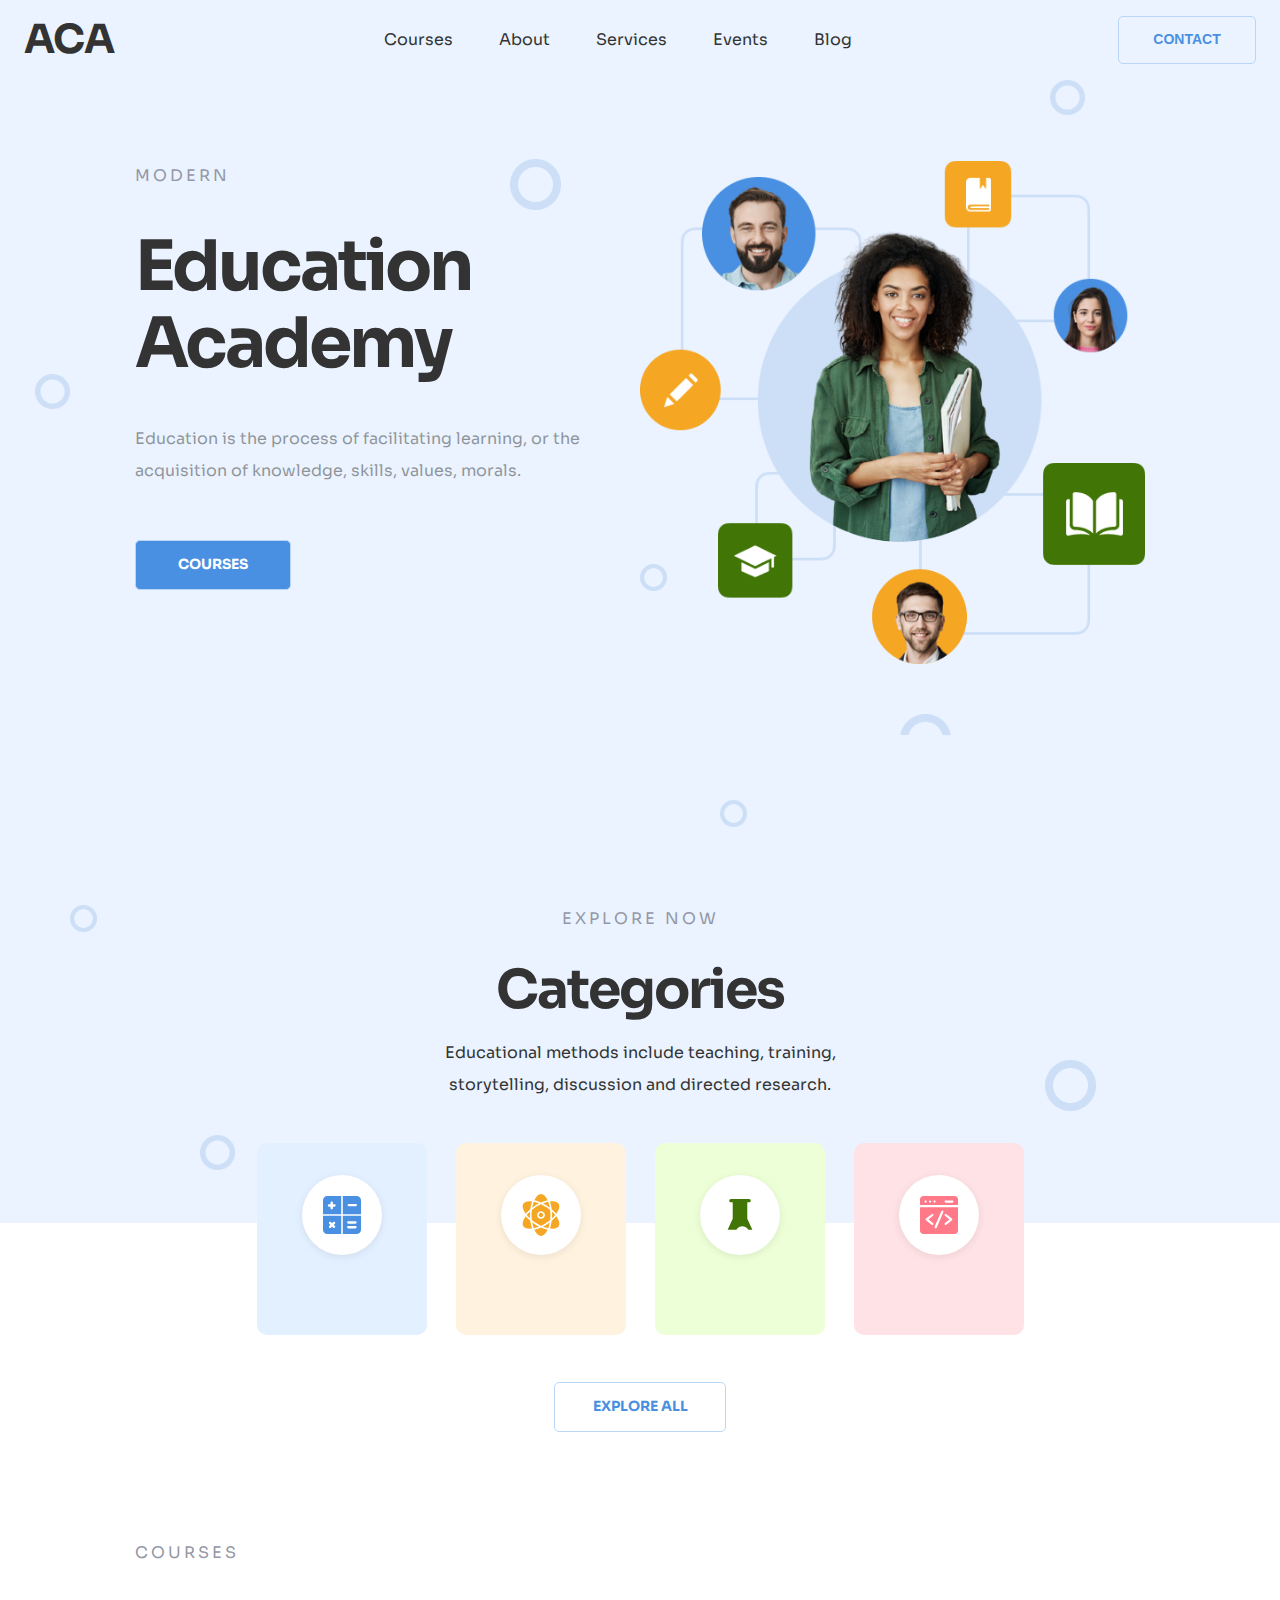
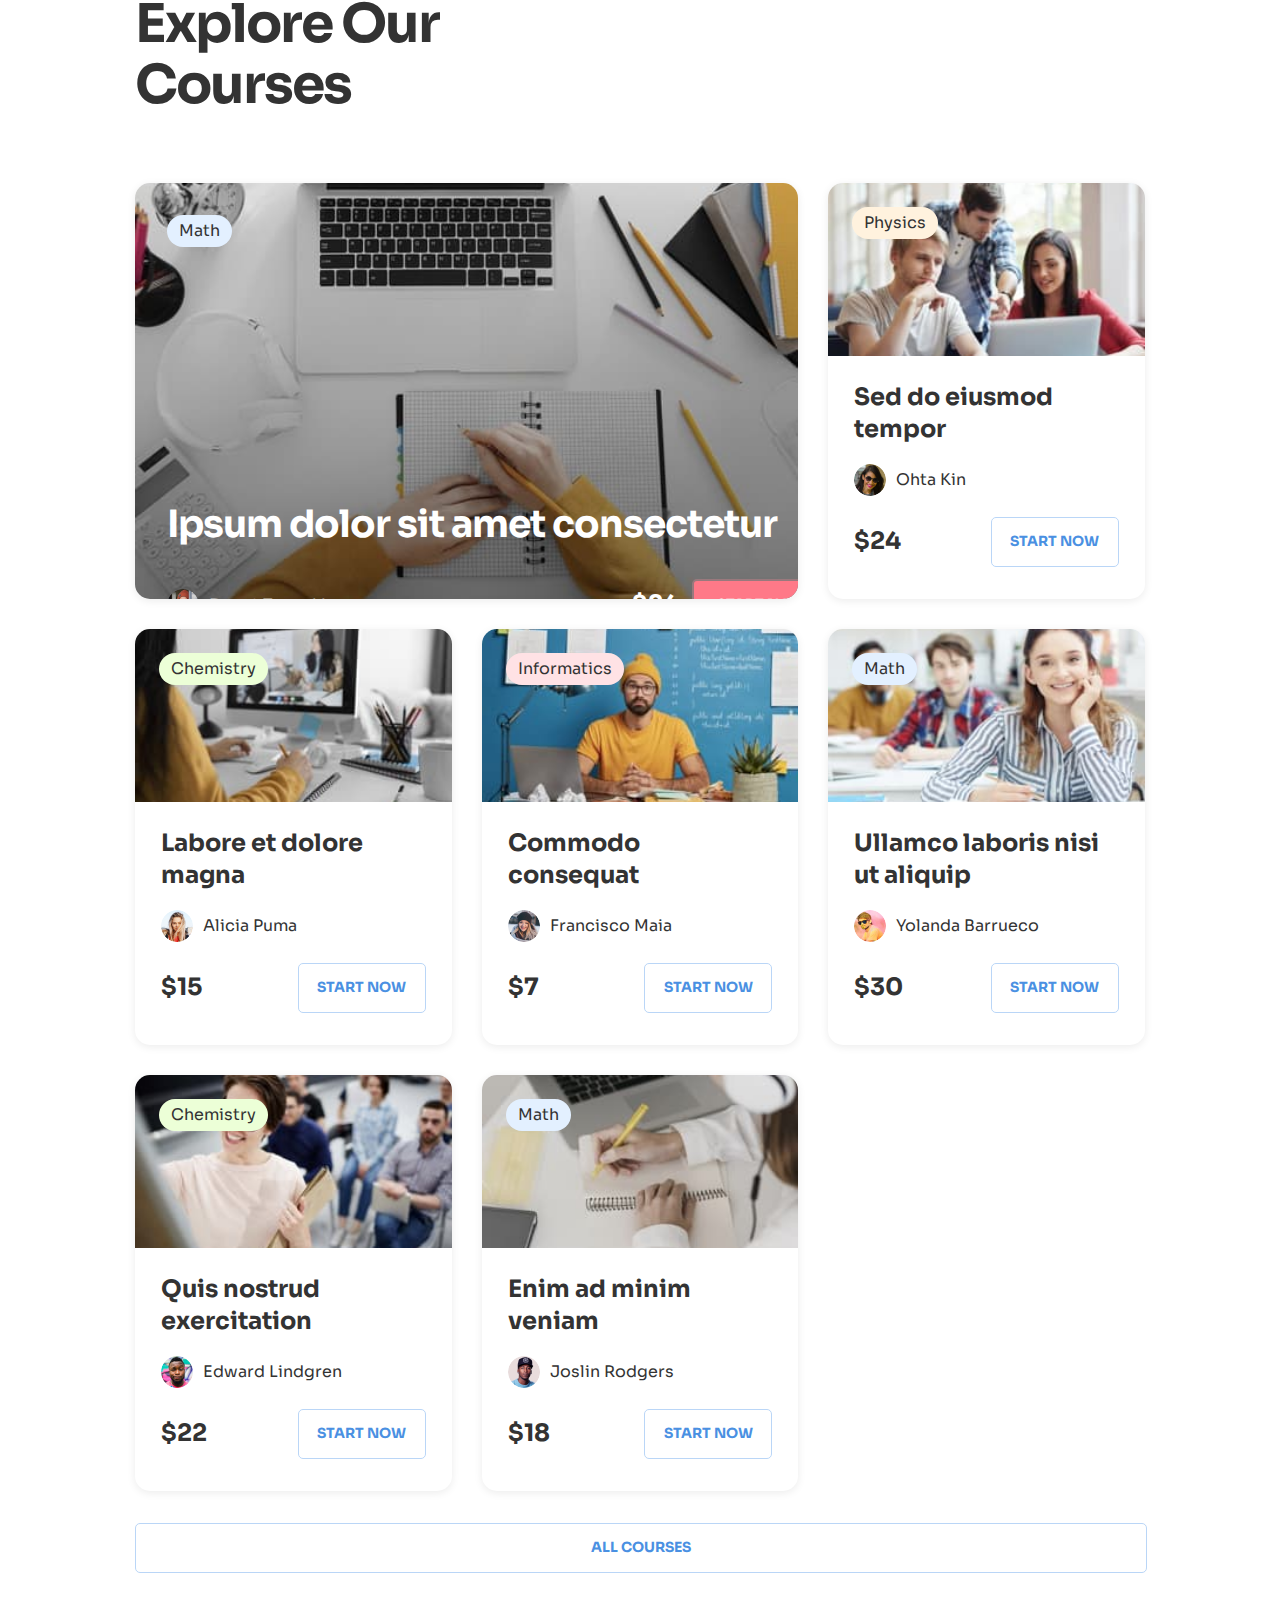
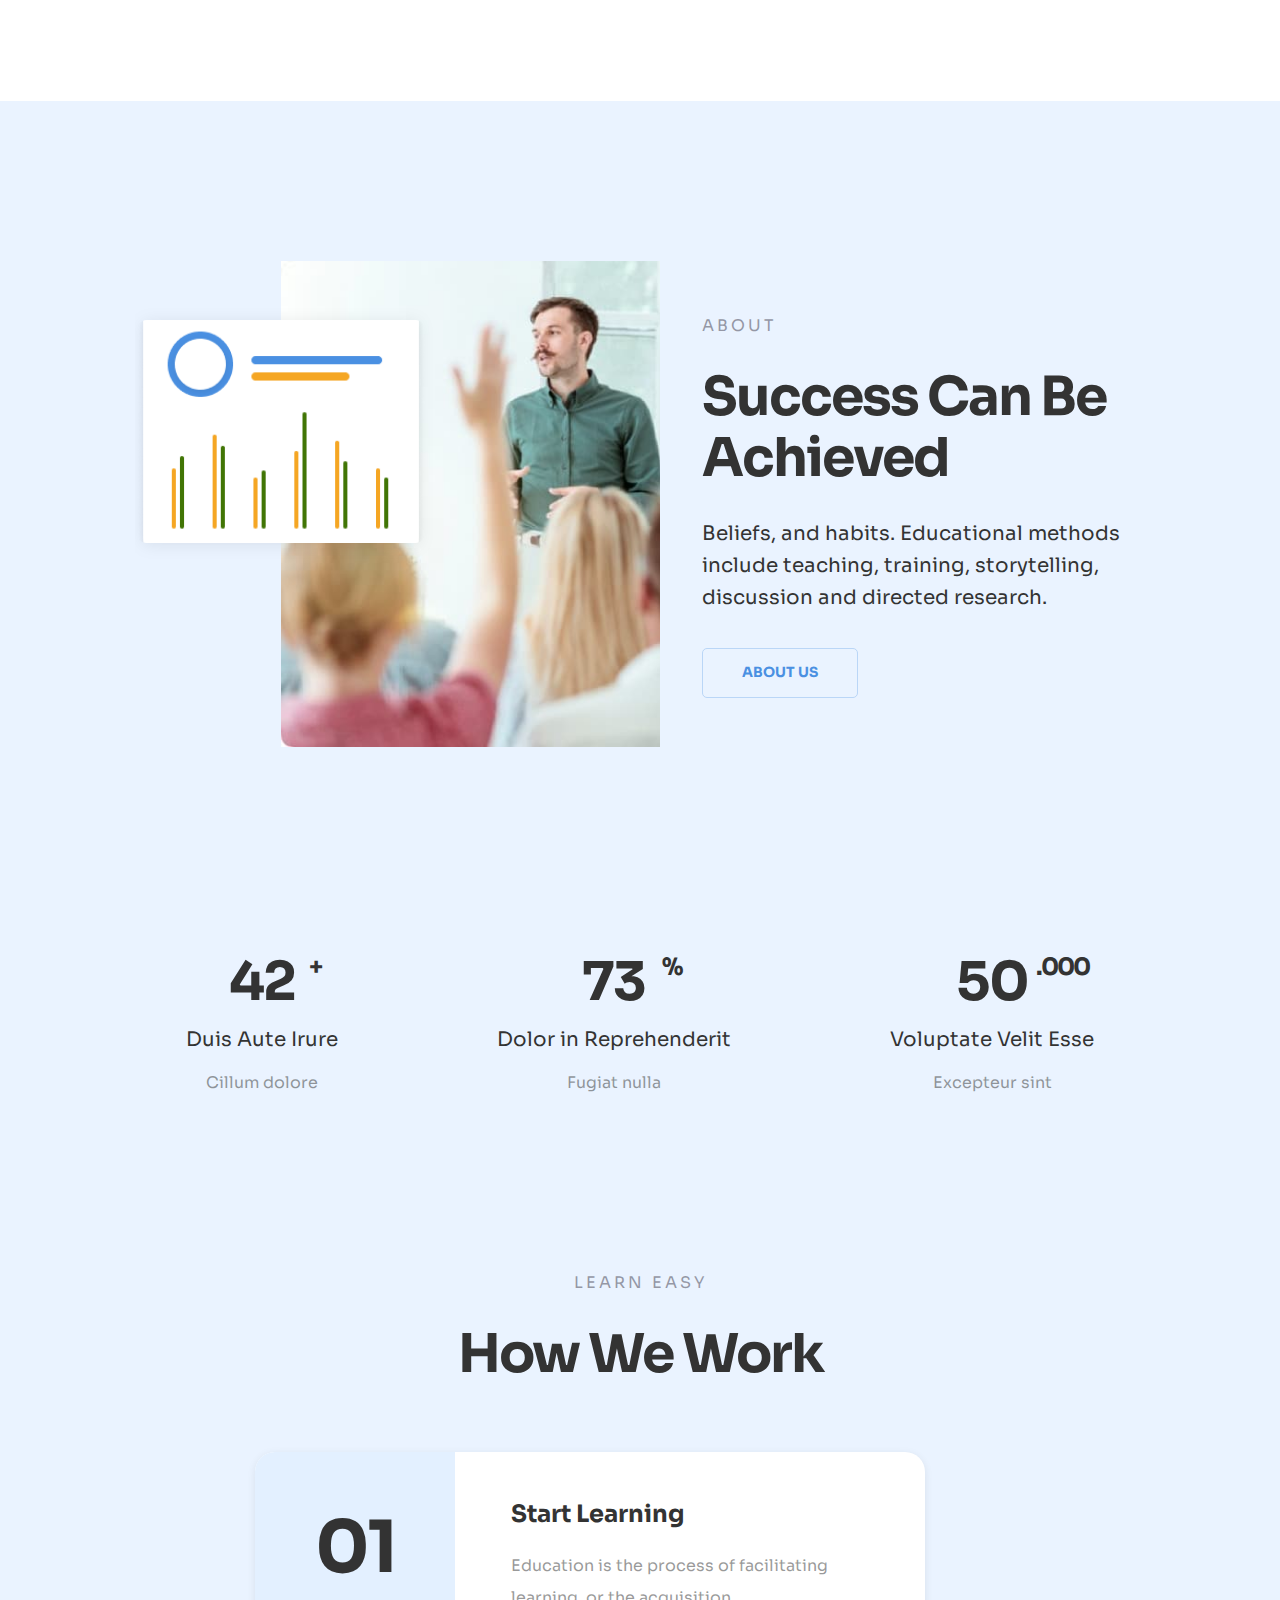
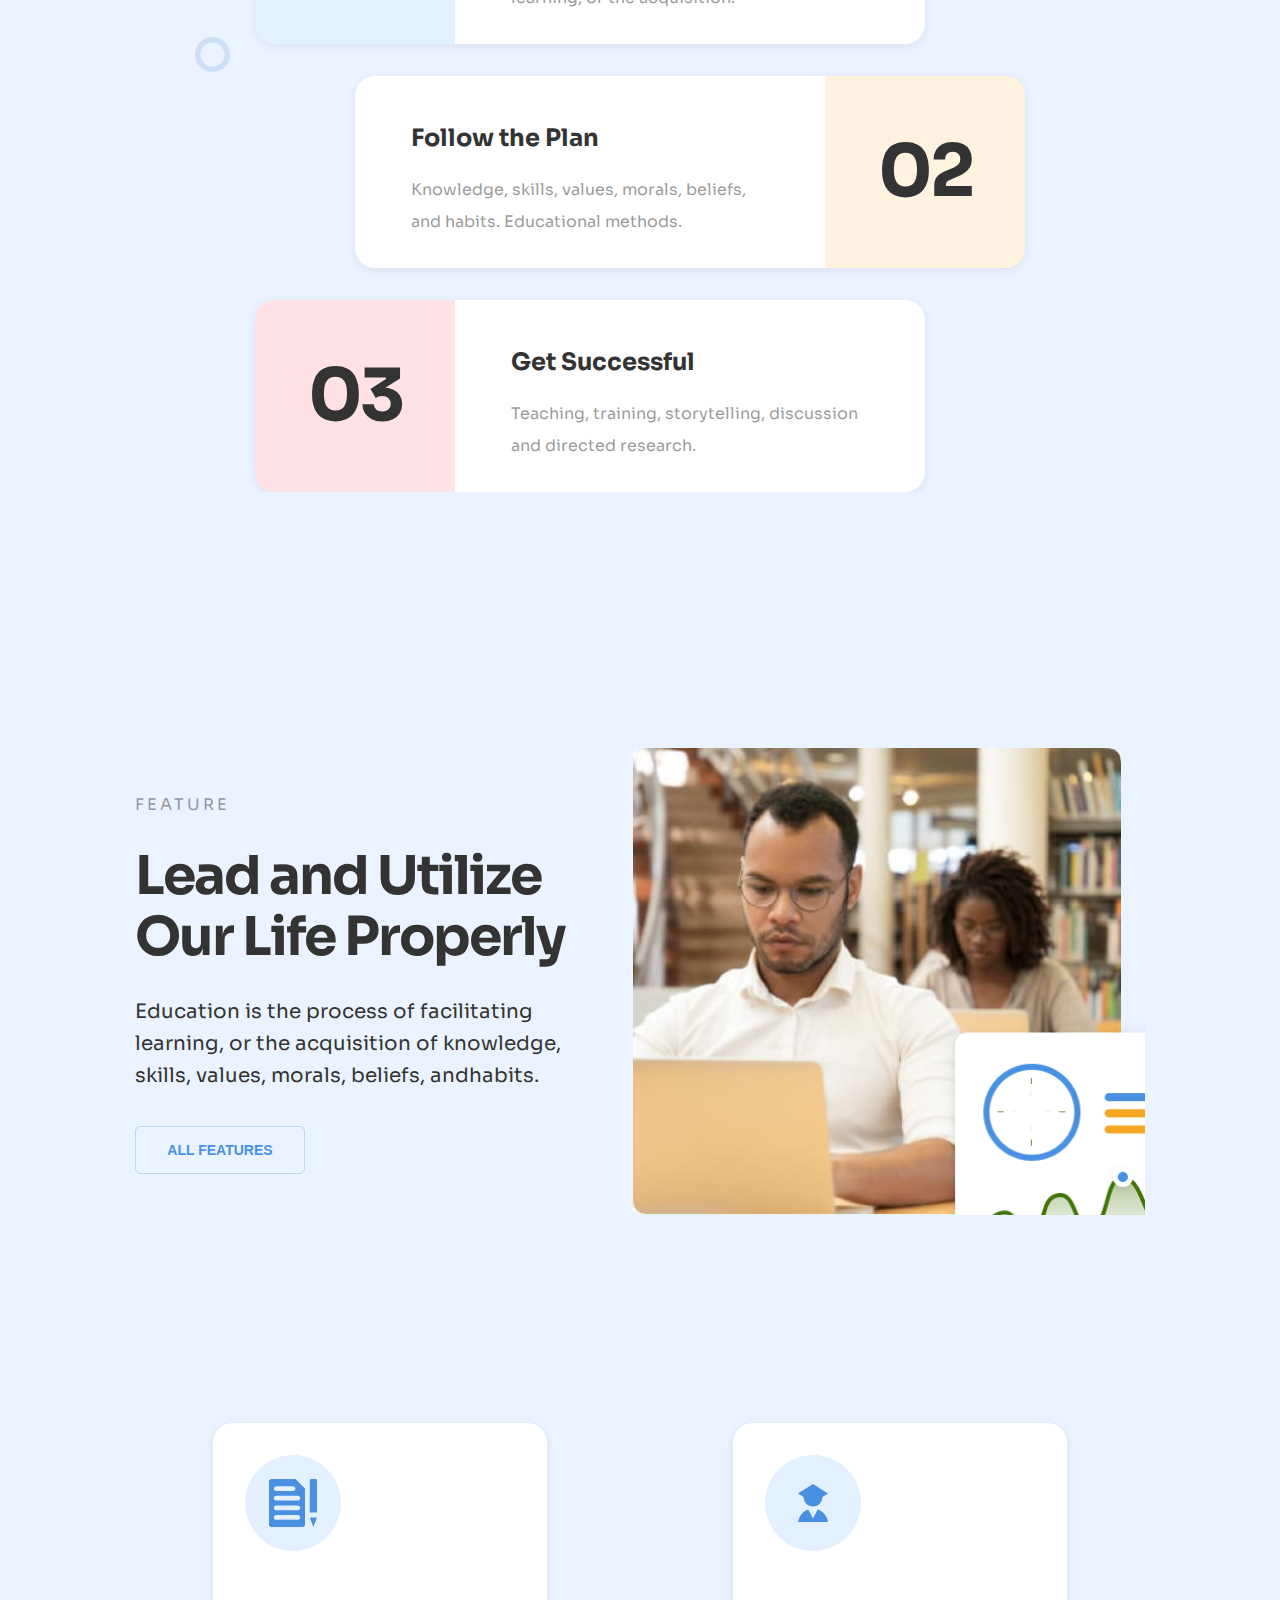
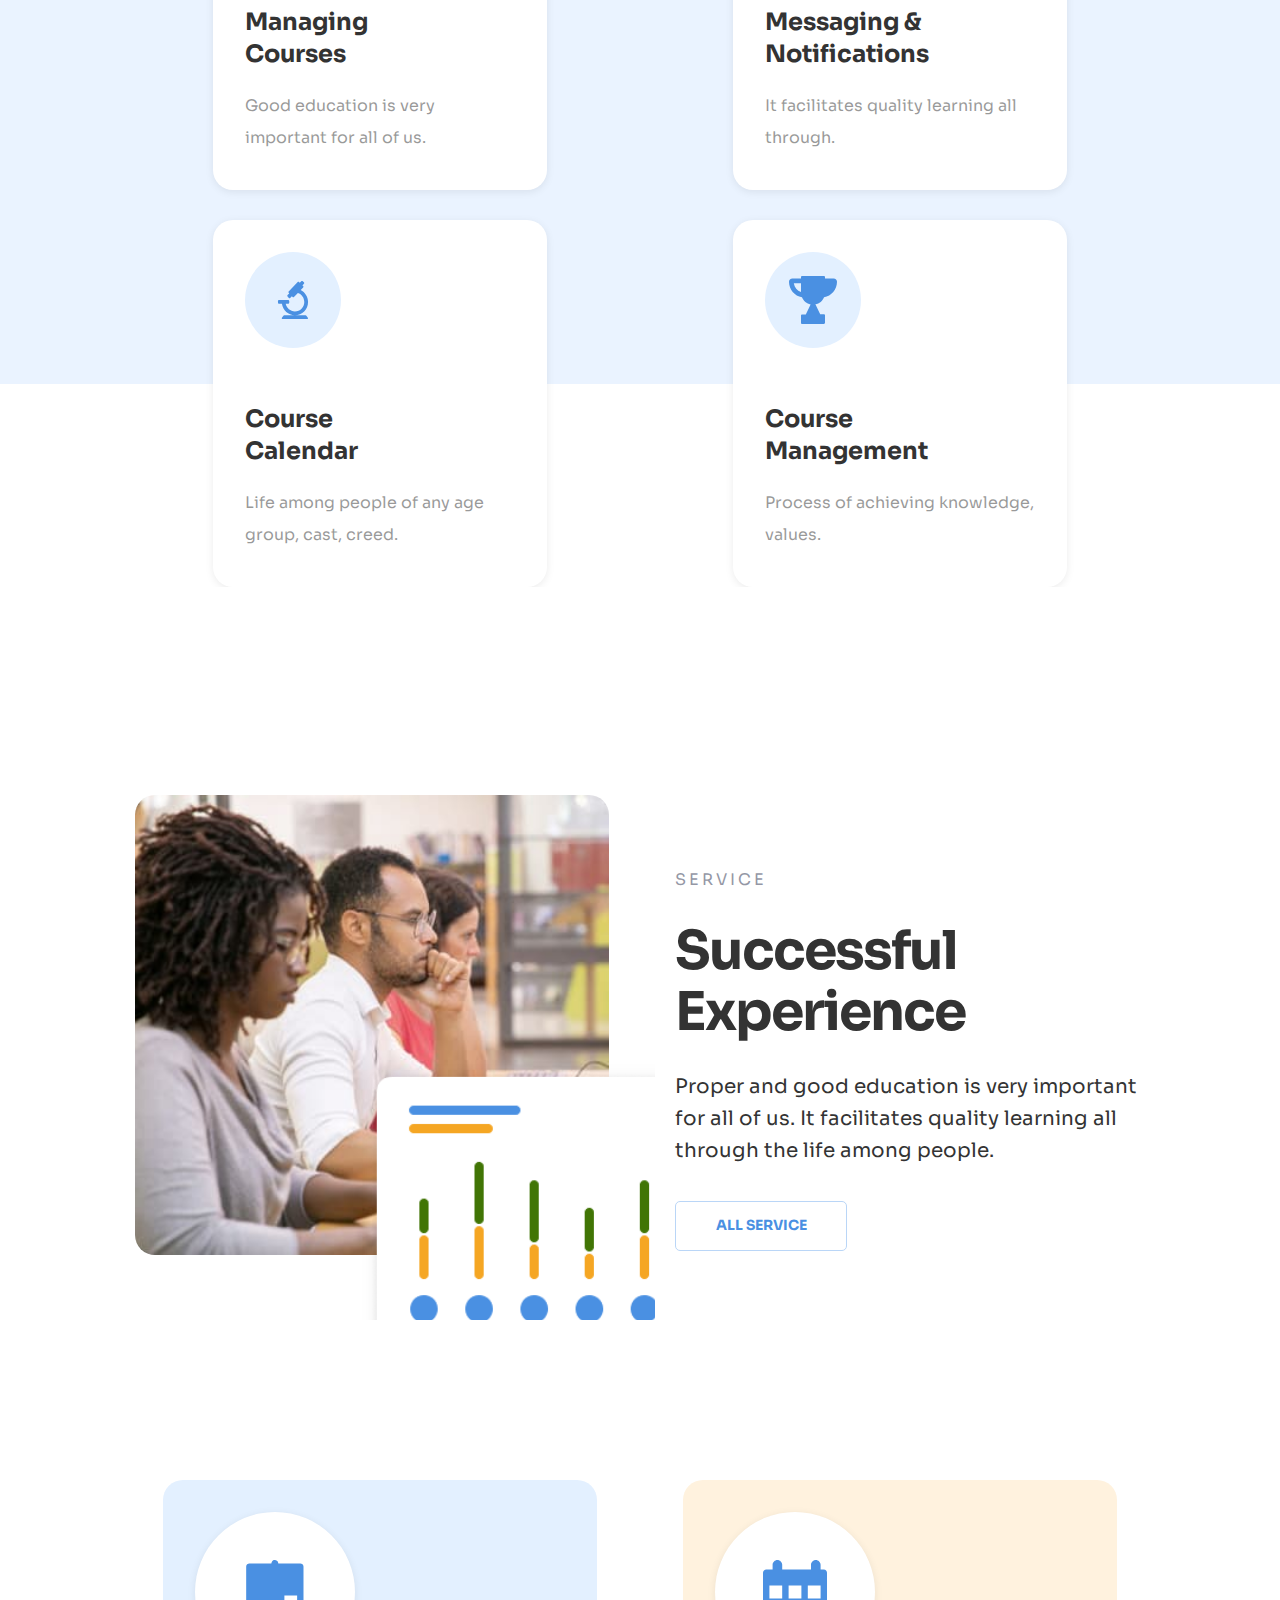
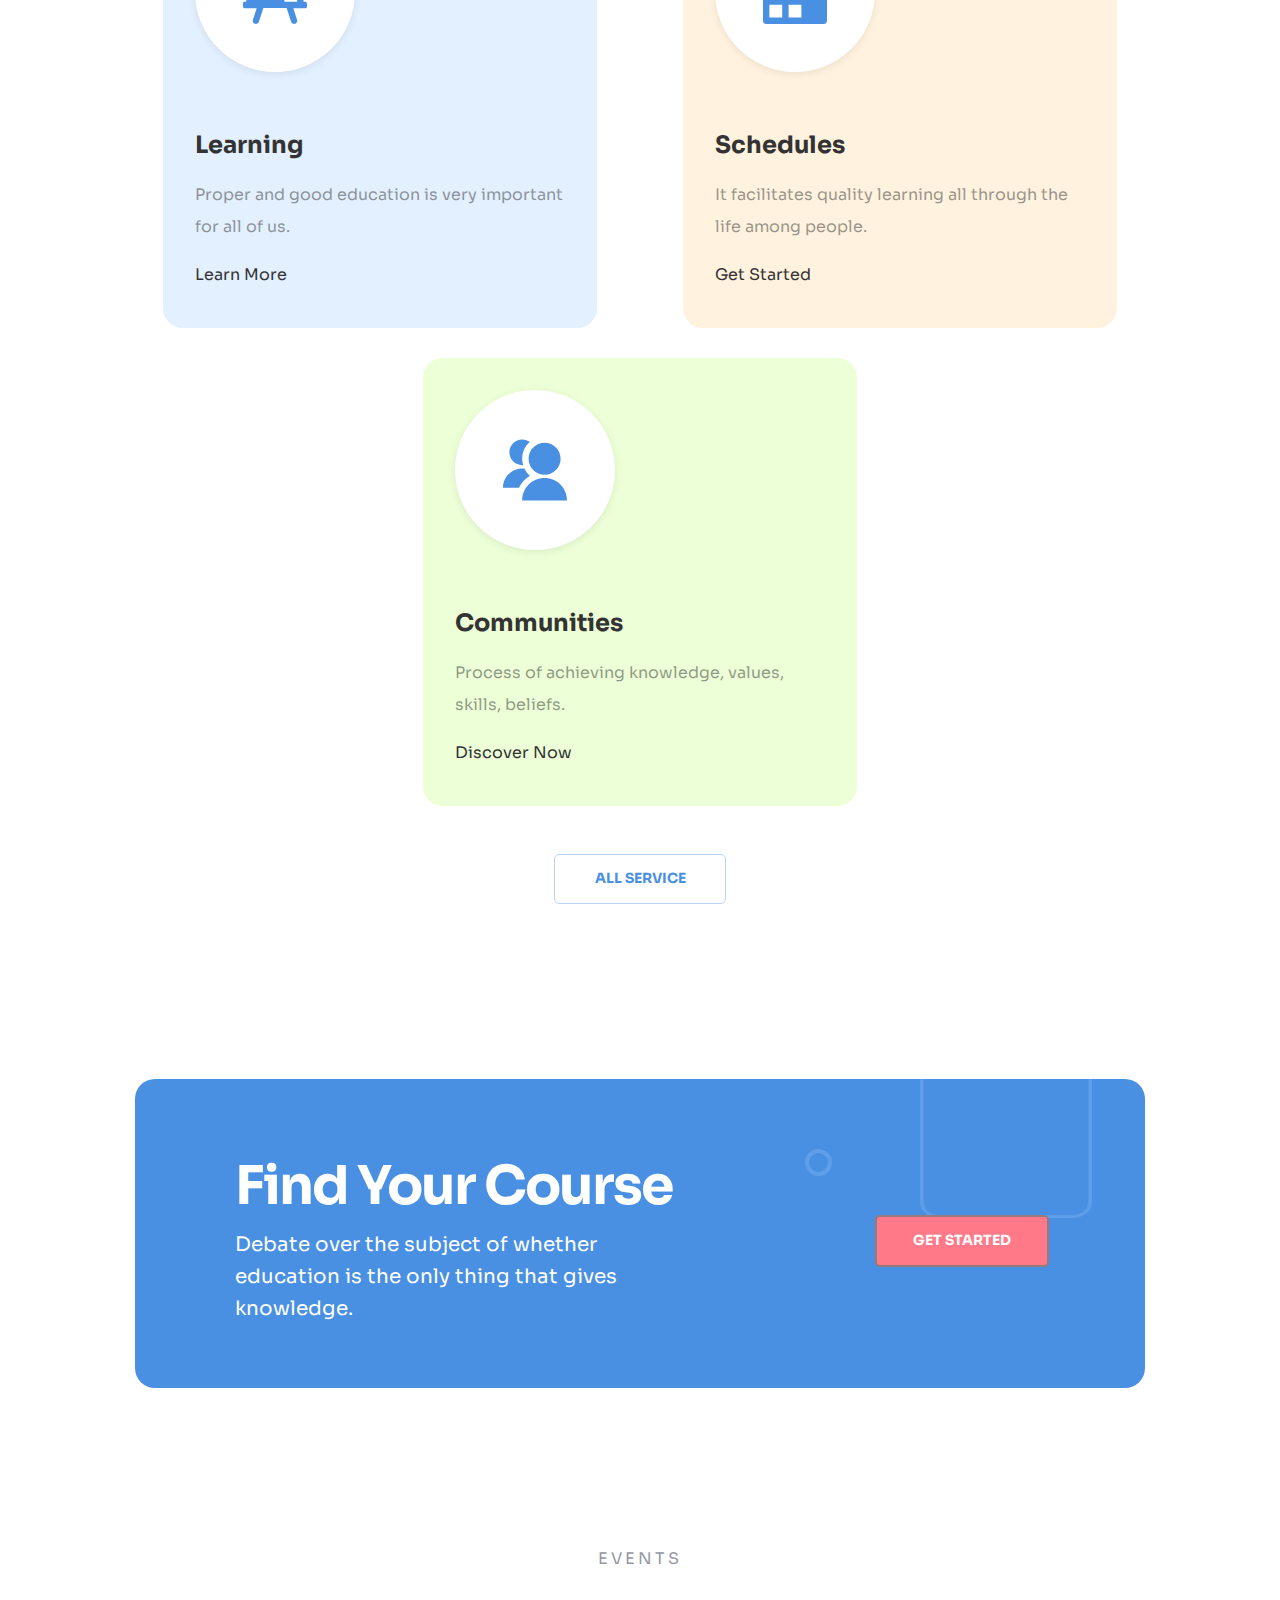
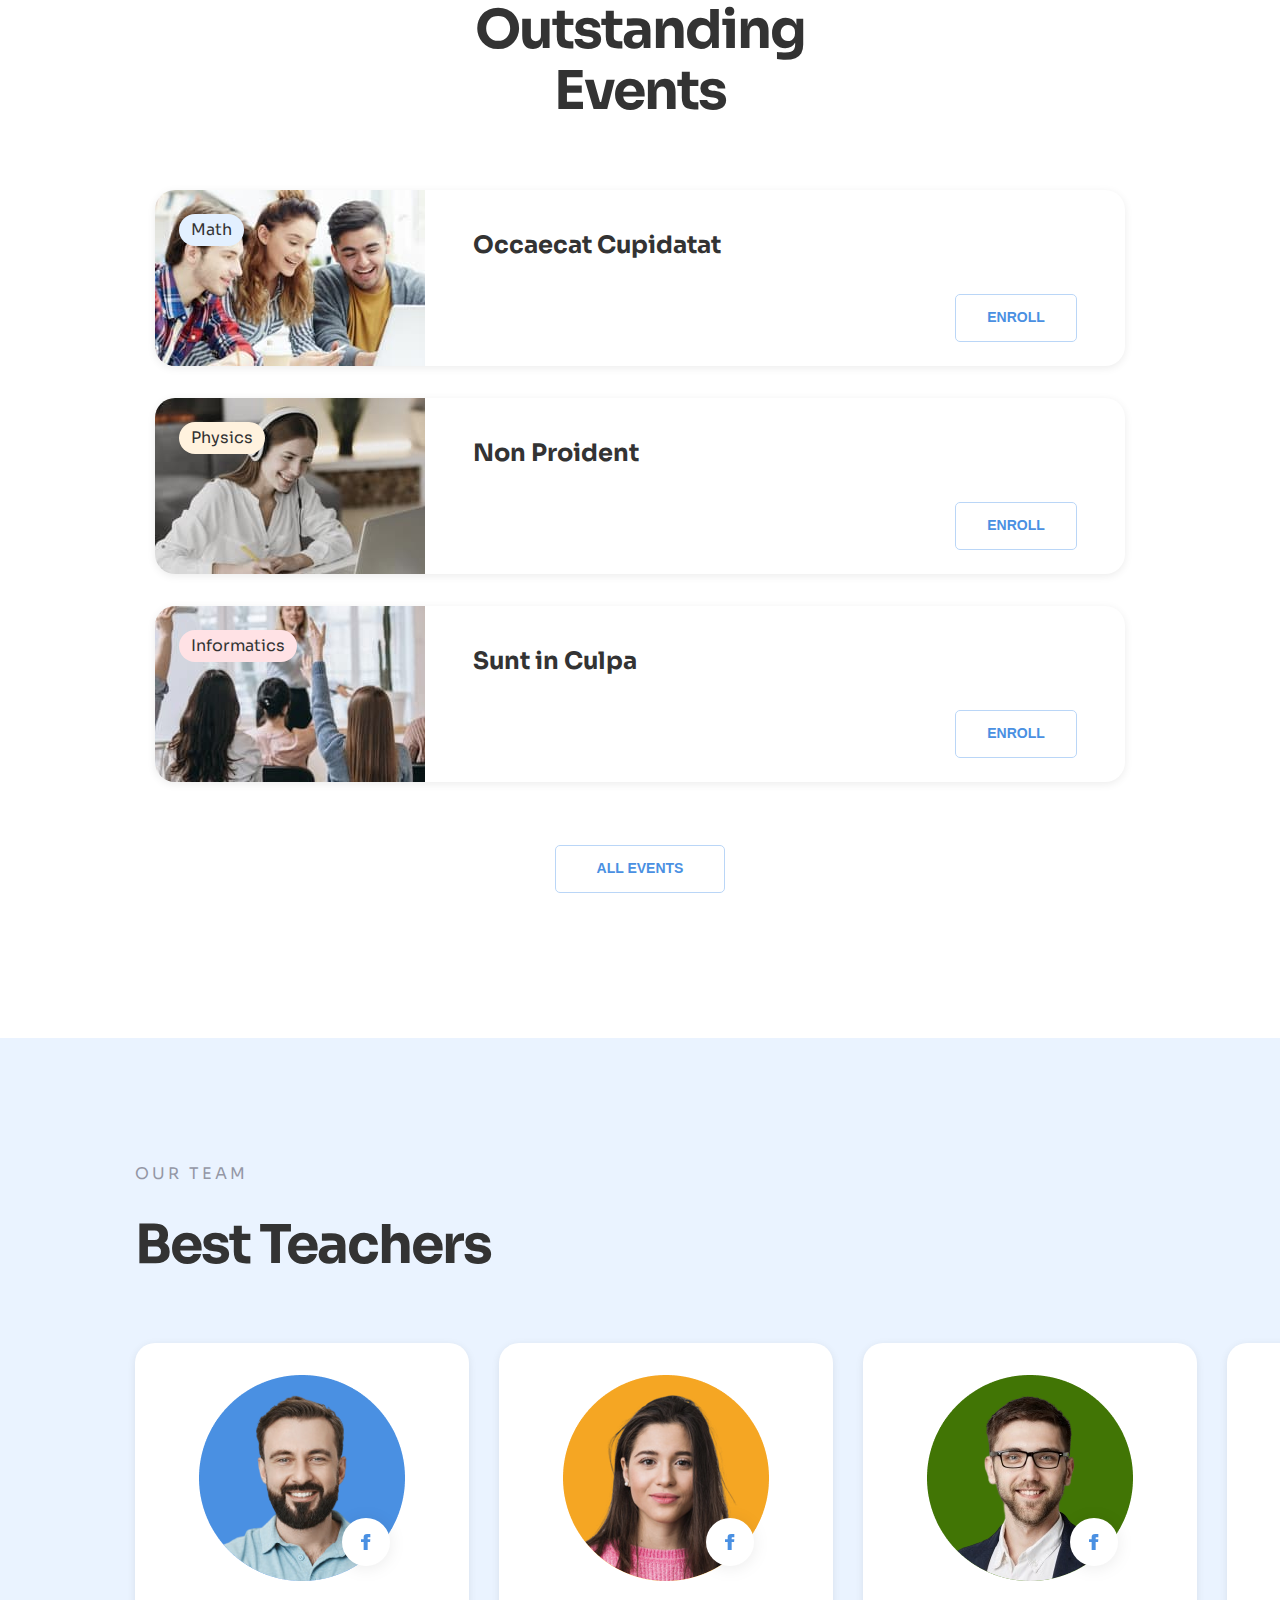
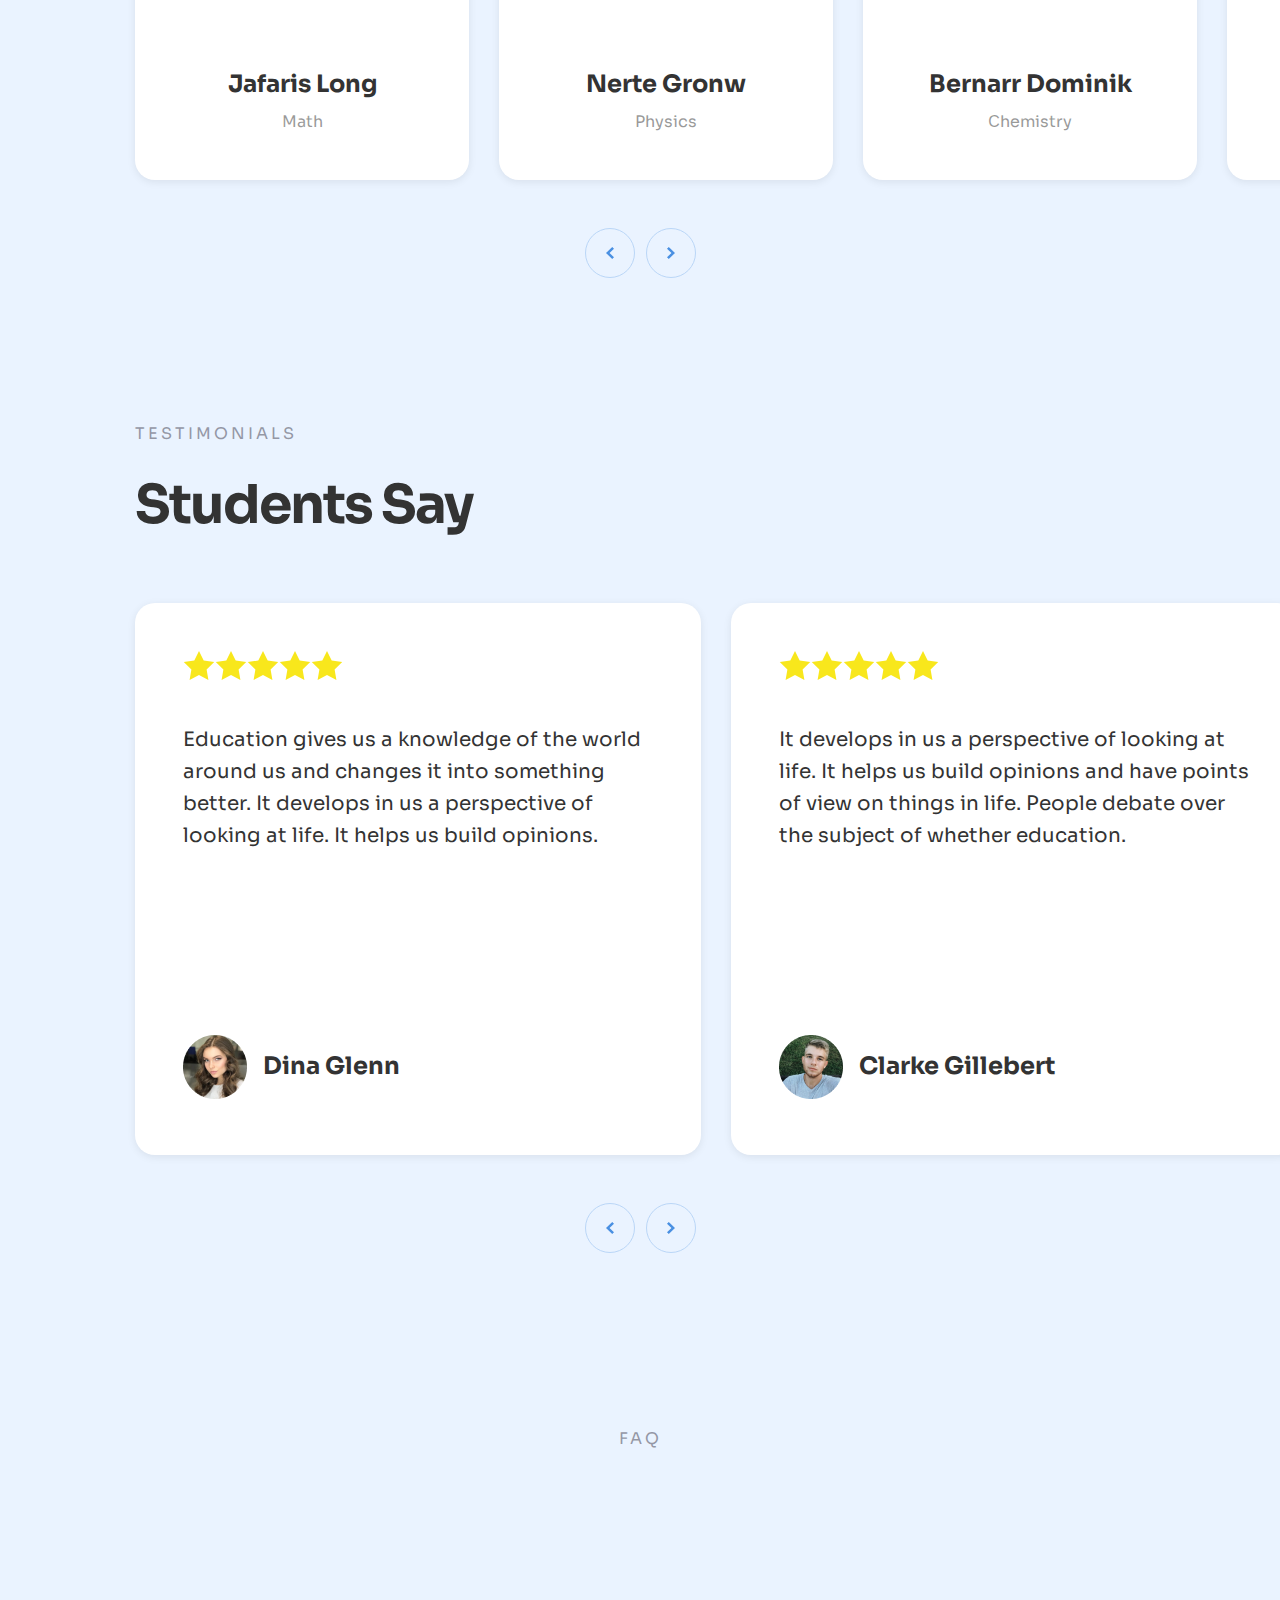
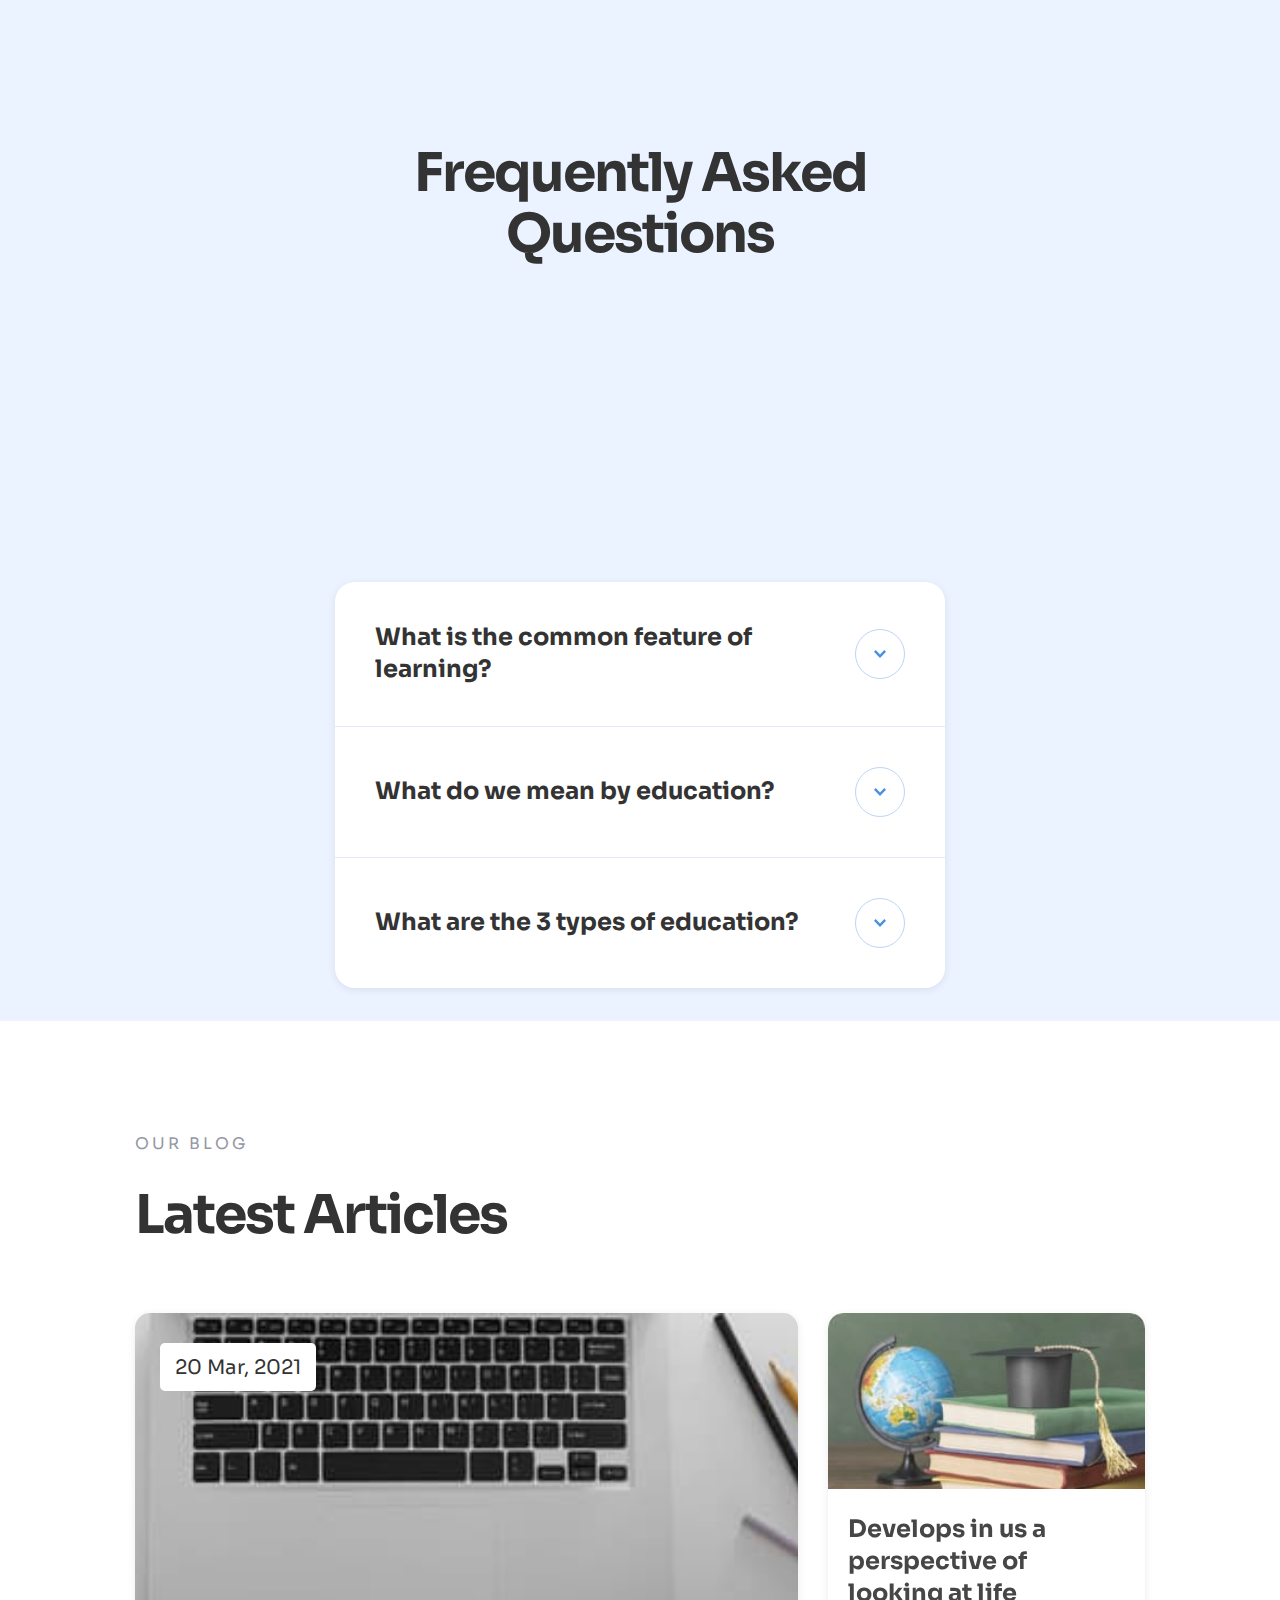
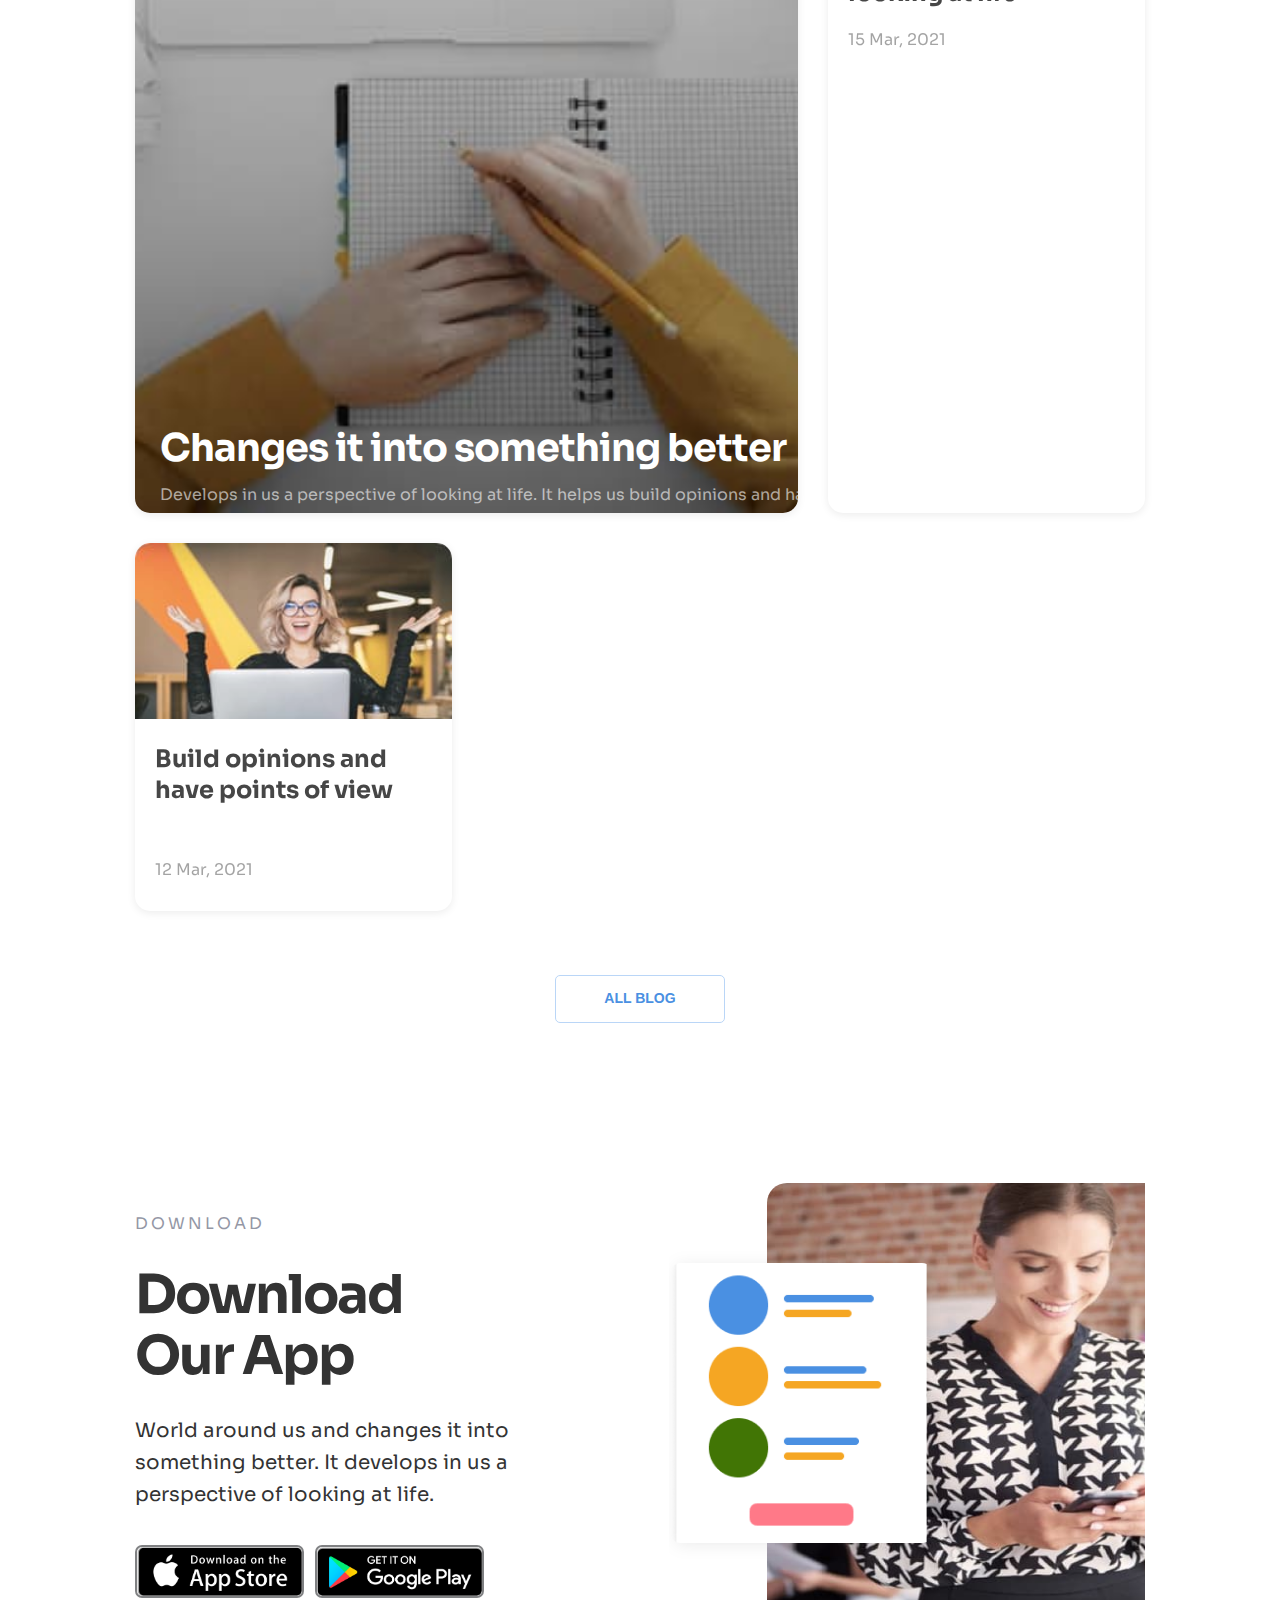
==== commit a4e10fa6: "1" ====
--- a/index.html
+++ b/index.html
@@ -1,5 +1,6 @@
 <!DOCTYPE html>
-<html lang="en">
+<html lang="en" class="center-all-content-on-viewport">
+<!-- class="center-all-content-on-viewport" -->
 
 <head>
    <meta charset="UTF-8" />
@@ -19,7 +20,7 @@
    <link rel="stylesheet" href="./css/styles.css" />
 </head>
 
-<body>
+<body class="center-all-content-on-viewport">
 
    <!---- header --->
 
@@ -56,95 +57,93 @@
 
    <mein>
 
-      <div class="container menu">
-         <div class="menu-mobile is-hidden" data-mobile-menu>
-            <button type="button" class="button-modal btn" data-mobile-menu-close>
-               <svg class="button-modal__icon" width="18" height="18">
-                  <use href="./images/svg/all-icons.svg#icon-close-mobile-menu"></use>
-               </svg>
-            </button>
-            <div class="menu-mobile__container">
-               <nav>
-                  <ul class="menu-mobile__list list">
-                     <li class="mobile__item" data-mobile-menu-close><a class="link" href="#courses">
-                           <p>Courses</p>
-                        </a></li>
-                     <li class="mobile__item" data-mobile-menu-close><a class="link" href="#about">
-                           <p>About</p>
-                        </a></li>
-                     <li class="mobile__item" data-mobile-menu-close><a class="link" href="#services">
-                           <p>Services</p>
-                        </a></li>
-                     <li class="mobile__item" data-mobile-menu-close><a class="link" href="#events">
-                           <p>Events</p>
-                        </a></li>
-                     <li class="mobile__item" data-mobile-menu-close><a class="link" href="#blog">
-                           <p>Blog</p>
-                        </a></li>
-                  </ul>
-               </nav>
-               <div class="contact__container">
-                  <ul class="contact__list list">
-                     <li class="contact__item">
-                        <a href="tel:+12023580001" class="link">
-                           <div class="contact__icon">
-                              <svg width="25" height="25">
-                                 <use href="./images/svg/all-icons.svg#icon-tel"></use>
-                              </svg>
-                           </div>
-                           <p>1-202-358-0001</p>
-                        </a>
-                     </li>
-                     <li class="contact__item">
-                        <a href="mailto:hqnews-join@newsletters.nasa.gov" class="link">
-                           <div class="contact__icon">
-                              <svg width="25" height="25">
-                                 <use href="./images/svg/all-icons.svg#icon-mail"></use>
-                              </svg>
-                           </div>
-                           <p>hqnews-join@newsletters.nasa.gov</p>
-                        </a>
-                     </li>
-                     <li class="contact__item">
-                        <a class="link" href="https://goo.gl/maps/wbUcTo47UnKSqVHw6" target="_blank"
-                           rel="noopener noreferre">
-                           <div class="contact__icon">
-                              <svg width="25" height="25">
-                                 <use href="./images/svg/all-icons.svg#icon-location"></use>
-                              </svg>
-                           </div>
-                           <p>300 E St SW,<wbr>
+
+      <div class="menu-mobile is-hidden" data-mobile-menu>
+         <button type="button" class="button-modal btn" data-mobile-menu-close>
+            <svg class="button-modal__icon" width="18" height="18">
+               <use href="./images/svg/all-icons.svg#icon-close-mobile-menu"></use>
+            </svg>
+         </button>
+         <!-- <div class="menu-mobile__container"> -->
+         <nav>
+            <ul class="menu-mobile__list list">
+               <li class=" menu-mobile__item" data-mobile-menu-close><a class="link" href="#courses">
+                     <p>Courses</p>
+                  </a></li>
+               <li class=" menu-mobile__item" data-mobile-menu-close><a class="link" href="#about">
+                     <p>About</p>
+                  </a></li>
+               <li class=" menu-mobile__item" data-mobile-menu-close><a class="link" href="#services">
+                     <p>Services</p>
+                  </a></li>
+               <li class=" menu-mobile__item" data-mobile-menu-close><a class="link" href="#events">
+                     <p>Events</p>
+                  </a></li>
+               <li class=" menu-mobile__item" data-mobile-menu-close><a class="link" href="#blog">
+                     <p>Blog</p>
+                  </a></li>
+            </ul>
+         </nav>
+         <div class="menu-mobile__contact">
+            <ul class="contact__list list">
+               <li class="contact__item">
+                  <a href="tel:+12023580001" class="link">
+                     <div class="contact__icon">
+                        <svg width="25" height="25">
+                           <use href="./images/svg/all-icons.svg#icon-tel"></use>
+                        </svg>
+                     </div>
+                     <p>1-202-358-0001</p>
+                  </a>
+               </li>
+               <li class="contact__item">
+                  <a href="mailto:hqnews-join@newsletters.nasa.gov" class="link">
+                     <div class="contact__icon">
+                        <svg width="25" height="25">
+                           <use href="./images/svg/all-icons.svg#icon-mail"></use>
+                        </svg>
+                     </div>
+                     <p>hqnews-join@newsletters<wbr>.nasa.gov</p>
+                  </a>
+               </li>
+               <li class="contact__item">
+                  <a class="link" href="https://goo.gl/maps/wbUcTo47UnKSqVHw6" target="_blank" rel="noopener noreferre">
+                     <div class="contact__icon">
+                        <svg width="25" height="25">
+                           <use href="./images/svg/all-icons.svg#icon-location"></use>
+                        </svg>
+                     </div>
+                     <p>300 E St SW,<wbr>
                               Washington,<wbr>
                               DC 20546, USA</p>
-                        </a>
-                     </li>
-                  </ul>
-                  <ul class="social list social-contact">
-                     <li class="social__item">
-                        <a class="link social__icon icon-style" href="https://www.facebook.com">
-                           <svg width="9,33" height="16">
-                              <use href="./images/svg/all-icons.svg#icon-facebook"></use>
-                           </svg>
-                        </a>
-                     </li>
-                     <li class="social__item ">
-                        <a class="link social__icon icon-style" href="https://www.twitter.com">
-                           <svg width="16" height="13">
-                              <use href="./images/svg/all-icons.svg#icon-twitter"></use>
-                           </svg>
-                        </a>
-                     </li>
-                     <li class="social__item">
-                        <a class="link social__icon icon-style" href="https://www.instagram.com">
-                           <svg width="16" height="16">
-                              <use href="./images/svg/all-icons.svg#icon-instagram"></use>
-                           </svg>
-                        </a>
-                     </li>
-                  </ul>
-               </div>
-            </div>
+                  </a>
+               </li>
+            </ul>
+            <ul class="social list social-contact">
+               <li class="social__item">
+                  <a class="link social__icon icon-style" href="https://www.facebook.com">
+                     <svg width="9,33" height="16">
+                        <use href="./images/svg/all-icons.svg#icon-facebook"></use>
+                     </svg>
+                  </a>
+               </li>
+               <li class="social__item ">
+                  <a class="link social__icon icon-style" href="https://www.twitter.com">
+                     <svg width="16" height="13">
+                        <use href="./images/svg/all-icons.svg#icon-twitter"></use>
+                     </svg>
+                  </a>
+               </li>
+               <li class="social__item">
+                  <a class="link social__icon icon-style" href="https://www.instagram.com">
+                     <svg width="16" height="16">
+                        <use href="./images/svg/all-icons.svg#icon-instagram"></use>
+                     </svg>
+                  </a>
+               </li>
+            </ul>
          </div>
+         <!-- </div> -->
       </div>
       <!-- вывел меню из хедера, потомучто нужен z-index выше чем у хедера. 
       А так как хедер позиционирова не статик то у его детей не может быть z-index выше чем у него. -->
@@ -257,89 +256,91 @@
          </div>
       </div>
       <!-----  hero ----->
-      <!-- <div class="container"> -->
-      <section class="hero container">
-         <div class="grid-item">
-            <div class="hero__grid">
-               <div class="hero__content">
-                  <h2>MODERN</h2>
-                  <h1 class="hero__title">Education
-                     Academy</h1>
-                  <p class="color">Education is the process of facilitating learning, or the acquisition of
-                     knowledge,
-                     skills, values,
-                     morals.</p>
-                  <a href="./error.html" class="btn btn-hero link">Courses</a>
+      <div class="backgraund">
+         <section class="hero container">
+            <div class="grid-item">
+               <div class="hero__grid">
+                  <div class="hero__content">
+                     <h2>MODERN</h2>
+                     <h1 class="hero__title">Education
+                        Academy</h1>
+                     <p class="color">Education is the process of facilitating learning, or the acquisition of
+                        knowledge,
+                        skills, values,
+                        morals.</p>
+                     <a href="./error.html" class="btn btn-hero link">Courses</a>
+                  </div>
+                  <div class="hero__img"></div>
                </div>
-               <div class="hero__img"></div>
-            </div>
-         </div>
-      </section>
-
-      <!---- categories ---->
-
-      <section class="categories">
-         <div class="container">
-            <div class="grid-item">
-               <h2>Explore Now</h2>
-               <h3 class="categories__title">Categories</h3>
-               <p class="categories__text">Educational methods include teaching, training, storytelling, discussion
-                  and
-                  directed research.</p>
-            </div>
-         </div>
-         <div class="container">
-            <div class="grid-item">
-               <ul class="categories__list list">
-                  <li class="categories__item math-background">
-                     <a href="./error.html" class="link categories__link">
-                        <div class="categories__icon icon-style">
-                           <svg width="38" height="38">
-                              <use href="./images/svg/all-icons.svg#icon-categories-math"></use>
-                           </svg>
-                        </div>
-                        <h5>Math</h5>
-                     </a>
-                  </li>
-                  <li class="categories__item Physics-background">
-                     <a href="./error.html" class="link categories__link">
-                        <div class="categories__icon icon-style">
-                           <svg width="42" height="48">
-                              <use href="./images/svg/all-icons.svg#icon-categories-physics"></use>
-                           </svg>
-                        </div>
-                        <h5>Physics</h5>
-                     </a>
-                  </li>
-                  <li class="categories__item Сhemistry-background">
-                     <a href="./error.html" class="link categories__link">
-                        <div class="categories__icon icon-style">
-                           <svg width="32" height="42">
-                              <use href="./images/svg/all-icons.svg#icon-categories-chemistry"></use>
-                           </svg>
-                        </div>
-                        <h5>Сhemistry</h5>
-                     </a>
-                  </li>
-                  <li class="categories__item Informatics-background">
-                     <a href="./error.html" class="link categories__link">
-                        <div class="categories__icon icon-style">
-                           <svg width="38" height="38">
-                              <use href="./images/svg/all-icons.svg#icon-categories-informatics"></use>
-                           </svg>
-                        </div>
-                        <h5>Informatics</h5>
-                     </a>
-                  </li>
-               </ul>
-            </div>
-         </div>
-         <div class="container">
-            <div class="grid-item">
-               <a href="./error.html" class="btn btn__center link">Explore All</a>
-            </div>
-         </div>
-      </section>
+            </div>
+         </section>
+
+         <!---- categories ---->
+
+         <section class="categories">
+            <div class="container">
+               <div class="grid-item">
+                  <h2>Explore Now</h2>
+                  <h3 class="categories__title">Categories</h3>
+                  <p class="categories__text">Educational methods include teaching, training, storytelling, discussion
+                     and
+                     directed research.</p>
+               </div>
+            </div>
+            <div class="container">
+               <div class="grid-item">
+                  <ul class="categories__list list">
+                     <li class="categories__item math-background">
+                        <a href="./error.html" class="link categories__link">
+                           <div class="categories__icon icon-style">
+                              <svg width="38" height="38">
+                                 <use href="./images/svg/all-icons.svg#icon-categories-math"></use>
+                              </svg>
+                           </div>
+                           <h5>Math</h5>
+                        </a>
+                     </li>
+                     <li class="categories__item Physics-background">
+                        <a href="./error.html" class="link categories__link">
+                           <div class="categories__icon icon-style">
+                              <svg width="42" height="48">
+                                 <use href="./images/svg/all-icons.svg#icon-categories-physics"></use>
+                              </svg>
+                           </div>
+                           <h5>Physics</h5>
+                        </a>
+                     </li>
+                     <li class="categories__item Сhemistry-background">
+                        <a href="./error.html" class="link categories__link">
+                           <div class="categories__icon icon-style">
+                              <svg width="32" height="42">
+                                 <use href="./images/svg/all-icons.svg#icon-categories-chemistry"></use>
+                              </svg>
+                           </div>
+                           <h5>Сhemistry</h5>
+                        </a>
+                     </li>
+                     <li class="categories__item Informatics-background">
+                        <a href="./error.html" class="link categories__link">
+                           <div class="categories__icon icon-style">
+                              <svg width="38" height="38">
+                                 <use href="./images/svg/all-icons.svg#icon-categories-informatics"></use>
+                              </svg>
+                           </div>
+                           <h5>Informatics</h5>
+                        </a>
+                     </li>
+                  </ul>
+               </div>
+            </div>
+            <div class="container">
+               <div class="grid-item">
+                  <a href="./error.html" class="btn btn__center link">Explore All</a>
+               </div>
+            </div>
+         </section>
+
+      </div>
 
       <!----- coursee ----->
 
@@ -1538,11 +1539,11 @@
 
    <footer class="footer container z-index6">
       <div class="grid-item">
-         <a class="logo footer__logo link">
+         <a href="" class="logo footer__logo link">
             ACA
          </a>
          <div class="footer__flex">
-            <a class="logo link">
+            <a href="" class="logo link">
                ACA
             </a>
             <div class="footer__menu">
--- a/css/styles.css
+++ b/css/styles.css
@@ -1,3 +1,26 @@
+/* html,
+body {
+  display: flex;
+  flex-direction: column;
+  align-items: center;
+} */
+
+.center-all-content-on-viewport {
+  display: flex;
+  flex-direction: column;
+  align-items: center;
+  /* height: 100%; */
+}
+
+.height-body-and-html-for-error {
+  height: 100%;
+}
+
+/* html,
+body {
+  height: 100%;
+} */
+
 body {
   font-family: "Sora", sans-serif;
 }
@@ -157,7 +180,7 @@
       24px,
       135px
     );
-  align-items: start;
+  /* align-items: start; */
   overflow: hidden;
 }
 
@@ -233,6 +256,7 @@
   position: fixed;
   top: 0;
   left: 0;
+  justify-content: center;
   z-index: 2;
   width: 100%;
   display: grid;
@@ -240,6 +264,12 @@
   padding-top: 16px;
   padding-bottom: 16px;
 }
+@media screen and (max-width: 640px) {
+  .header {
+    padding-top: 6px;
+    padding-bottom: 6px;
+  }
+}
 
 .container-header {
   display: grid;
@@ -258,38 +288,6 @@
 
 .header__item {
   position: relative;
-}
-
-.header__item:focus.header__item::after,
-.header__item:focus.header__item::before,
-.header__item:hover.header__item::after,
-.header__item:hover.header__item::before {
-  transform: scaleX(1);
-  -webkit-transform: scaleX(1);
-  -moz-transform: scaleX(1);
-  -ms-transform: scaleX(1);
-  -o-transform: scaleX(1);
-  transform-origin: center;
-}
-
-.header__item:focus.header__item::after,
-.header__item:hover.header__item::after {
-  transform: scaleX(1);
-  -webkit-transform: scaleX(1);
-  -moz-transform: scaleX(1);
-  -ms-transform: scaleX(1);
-  -o-transform: scaleX(1);
-  transform-origin: left;
-}
-
-.header__item:focus.header__item::before,
-.header__item:hover.header__item::before {
-  transform: scaleX(1);
-  -webkit-transform: scaleX(1);
-  -moz-transform: scaleX(1);
-  -ms-transform: scaleX(1);
-  -o-transform: scaleX(1);
-  transform-origin: right;
 }
 
 .header__item::after,
@@ -311,6 +309,7 @@
   -ms-transform: scaleX(0);
   -o-transform: scaleX(0);
 }
+
 .header__item::after {
   left: 0;
   transform-origin: left;
@@ -320,6 +319,7 @@
   -ms-border-radius: 8px 0 0 8px;
   -o-border-radius: 8px 0 0 8px;
 }
+
 .header__item::before {
   transform-origin: right;
   right: 0;
@@ -330,6 +330,26 @@
   -o-border-radius: 0 8px 8px 0;
 }
 
+.header__item:focus.header__item::after,
+.header__item:hover.header__item::after {
+  transform: scaleX(1);
+  -webkit-transform: scaleX(1);
+  -moz-transform: scaleX(1);
+  -ms-transform: scaleX(1);
+  -o-transform: scaleX(1);
+  transform-origin: right;
+}
+
+.header__item:focus.header__item::before,
+.header__item:hover.header__item::before {
+  transform: scaleX(1);
+  -webkit-transform: scaleX(1);
+  -moz-transform: scaleX(1);
+  -ms-transform: scaleX(1);
+  -o-transform: scaleX(1);
+  transform-origin: left;
+}
+
 .btn-header {
   width: 138px;
 }
@@ -358,6 +378,7 @@
   z-index: 7;
   top: 0;
   left: 0;
+  padding: 60px 40px 50px 40px;
   background: no-repeat 200px 130px/27px url(../images/oval.png),
     no-repeat 370px 305px/35px url(../images/oval.png),
     no-repeat 500px 100px/51px url(../images/oval.png), #eaf3ff;
@@ -365,7 +386,10 @@
   height: 100%;
   overflow: auto;
   display: flex;
-  justify-content: space-between;
+  flex-direction: column;
+  justify-content: center;
+  align-items: center;
+  gap: 30px;
   transform: translateY(0);
   transition: transform 250ms linear;
   -webkit-transition: transform 250ms linear;
@@ -373,6 +397,10 @@
   -ms-transition: transform 250ms linear;
   -o-transition: transform 250ms linear;
 }
+.menu-mobile::-webkit-scrollbar {
+  width: 0;
+  height: 0;
+}
 
 .button-modal {
   width: 48px;
@@ -382,16 +410,17 @@
   flex-shrink: 0;
 }
 
-.menu-mobile__container {
+/* .menu-mobile__container {
   width: 100vw;
   height: 100vh;
   padding: 60px 40px 50px 40px;
   display: flex;
   flex-direction: column;
   justify-content: space-between;
-  align-items: center;
+  align-items: flex-start;
   gap: 30px;
-}
+  overflow: auto;
+} */
 
 .menu-mobil.is-hidden {
   transform: translateY(-100%);
@@ -405,7 +434,7 @@
   gap: 24px;
 }
 
-.mobile__item {
+.menu-mobile__item {
   margin: 0 auto;
 }
 
@@ -457,6 +486,10 @@
 
 /* --------- contact menu --------- */
 
+.not-scroll {
+  overflow: hidden;
+}
+
 .backdrop {
   position: fixed;
   top: 0;
@@ -475,14 +508,12 @@
 }
 
 .contact__container {
-  height: 85vh;
+  height: 500px;
   width: 75vw;
   max-width: 700px;
   min-width: 325px;
   overflow: hidden;
-  background: no-repeat 200px 130px/27px url(../images/oval.png),
-    no-repeat 370px 305px/35px url(../images/oval.png),
-    no-repeat 500px 100px/51px url(../images/oval.png), #eaf3ff;
+  background: #eaf3ff;
   transition: transform 250ms linear;
   -webkit-transition: transform 250ms linear;
   -moz-transition: transform 250ms linear;
@@ -506,10 +537,17 @@
     padding: 0 20px 0 20px;
   }
 }
+@media screen and (max-height: 550px) {
+  .contact__container {
+    height: 87vh;
+  }
+}
 
 .button-contact {
-  width: 48px;
-  position: absolute;
+  width: 35px;
+  height: 35px;
+  position: absolute;
+  z-index: 2;
   top: 10px;
   right: 10px;
   flex-shrink: 0;
@@ -517,11 +555,9 @@
 }
 
 .contact__address-form {
-  width: 100%;
   height: 100%;
   display: flex;
   overflow: auto;
-  /* padding: 50px 40px 30px 40px; */
   padding: 50px 0 30px;
   justify-content: space-between;
   align-items: flex-start;
@@ -538,6 +574,9 @@
 }
 
 .form {
+  background: no-repeat 200px 50px/27px url(../images/oval.png),
+    no-repeat 70px 200px/35px url(../images/oval.png),
+    no-repeat 305px 170px/51px url(../images/oval.png), #eaf3ff;
   display: flex;
   flex-direction: column;
   justify-content: space-between;
@@ -545,6 +584,11 @@
   gap: 10px;
   flex-shrink: 0;
   flex-grow: 1;
+}
+@media screen and (max-width: 750px) {
+  .form {
+    width: 100%;
+  }
 }
 
 .form__label {
@@ -564,6 +608,11 @@
   transition: border-color 250ms linear;
   display: block;
 }
+@media screen and (max-width: 750px) {
+  .form__input {
+    width: 280px;
+  }
+}
 
 .form__input:focus,
 .form__input:hover,
@@ -575,8 +624,7 @@
 .form__label:focus-within {
   color: #4a90e2;
 }
-.form__icon {
-}
+
 .form__text {
   margin: 2px 0 0;
   outline: none;
@@ -589,6 +637,11 @@
   transition: border-color 250ms linear;
   display: block;
 }
+@media screen and (max-width: 750px) {
+  .form__text {
+    width: 280px;
+  }
+}
 .form__text::placeholder {
   font-size: small;
   opacity: 0.9;
@@ -606,14 +659,21 @@
 }
 
 .contact__line {
-  height: 160%;
+  height: 410px;
   border-left: 1px solid #bad6f7;
 }
 @media screen and (max-width: 750px) {
   .contact__line {
-    width: 110%;
+    height: 0;
+    width: 105%;
     border-top: 1px solid #bad6f7;
   }
+}
+
+.contact__address {
+  background: no-repeat 150px 135px/27px url(../images/oval.png),
+    no-repeat 200px 240px/35px url(../images/oval.png),
+    no-repeat 260px 100px/51px url(../images/oval.png), #eaf3ff;
 }
 
 .contact__address > h4 {
@@ -1468,7 +1528,7 @@
   margin: 0 0 58px;
 }
 
-/* --------  ------- */
+/* -------- get-started ------- */
 
 .get-started {
   padding: 75px 0;
@@ -1971,7 +2031,7 @@
 
 .faq {
   text-align: center;
-  background-color: #eaf3ff;
+  background-color: #eaf3ff !important;
   padding: 150px 0 176px 0;
   /* height: 985px; */
   height: calc(1150px - 150 * ((100vw - 375px) / (1440 - 375)));
@@ -2467,7 +2527,23 @@
   cursor: pointer;
 }
 
-.footer__menu a,
+.footer__item a,
+.footer__item-btn {
+  transition: color 250ms linear;
+  -webkit-transition: color 250ms linear;
+  -moz-transition: color 250ms linear;
+  -ms-transition: color 250ms linear;
+  -o-transition: color 250ms linear;
+}
+
+.footer__item a:hover,
+.footer__item a:focus,
+.footer__item-btn:hover,
+.footer__item-btn:focus {
+  color: #4a90e2;
+}
+
+/* .footer__menu a,
 .footer__servis a {
   transition: color 250ms linear;
   -webkit-transition: color 250ms linear;
@@ -2481,7 +2557,7 @@
 .footer__menu a:hover,
 .footer__servis a:hover {
   color: #4a90e2;
-}
+} */
 
 .footer__flex {
   display: flex;
@@ -2555,8 +2631,6 @@
   }
 } */
 
-.social__item {
-}
 .social__icon {
   background: #4a90e2;
   width: 48px;
@@ -2583,9 +2657,11 @@
   /* margin: 0 auto; */
   height: 100%;
   display: flex;
+  width: auto;
   flex-direction: column;
   justify-content: center;
   align-items: center;
+  text-align: center;
   gap: 50px;
   background: no-repeat 90% 15%/35px url(../images/oval.png),
     no-repeat 10% 30%/27px url(../images/oval.png),
@@ -2594,14 +2670,9 @@
     no-repeat 45% 5%/60px url(../images/oval.png), #eaf3ff;
 }
 
-html,
-body {
-  height: 100%;
-}
-
 .error__title {
   text-align: center;
   margin: 0 auto;
   max-width: 600px;
-  /* font-size: calc(45px + 27 * (100vw / 1700)); */
-}
+  font-size: calc(40px + 32 * ((100vw - 375px) / (1440 - 375)));
+}
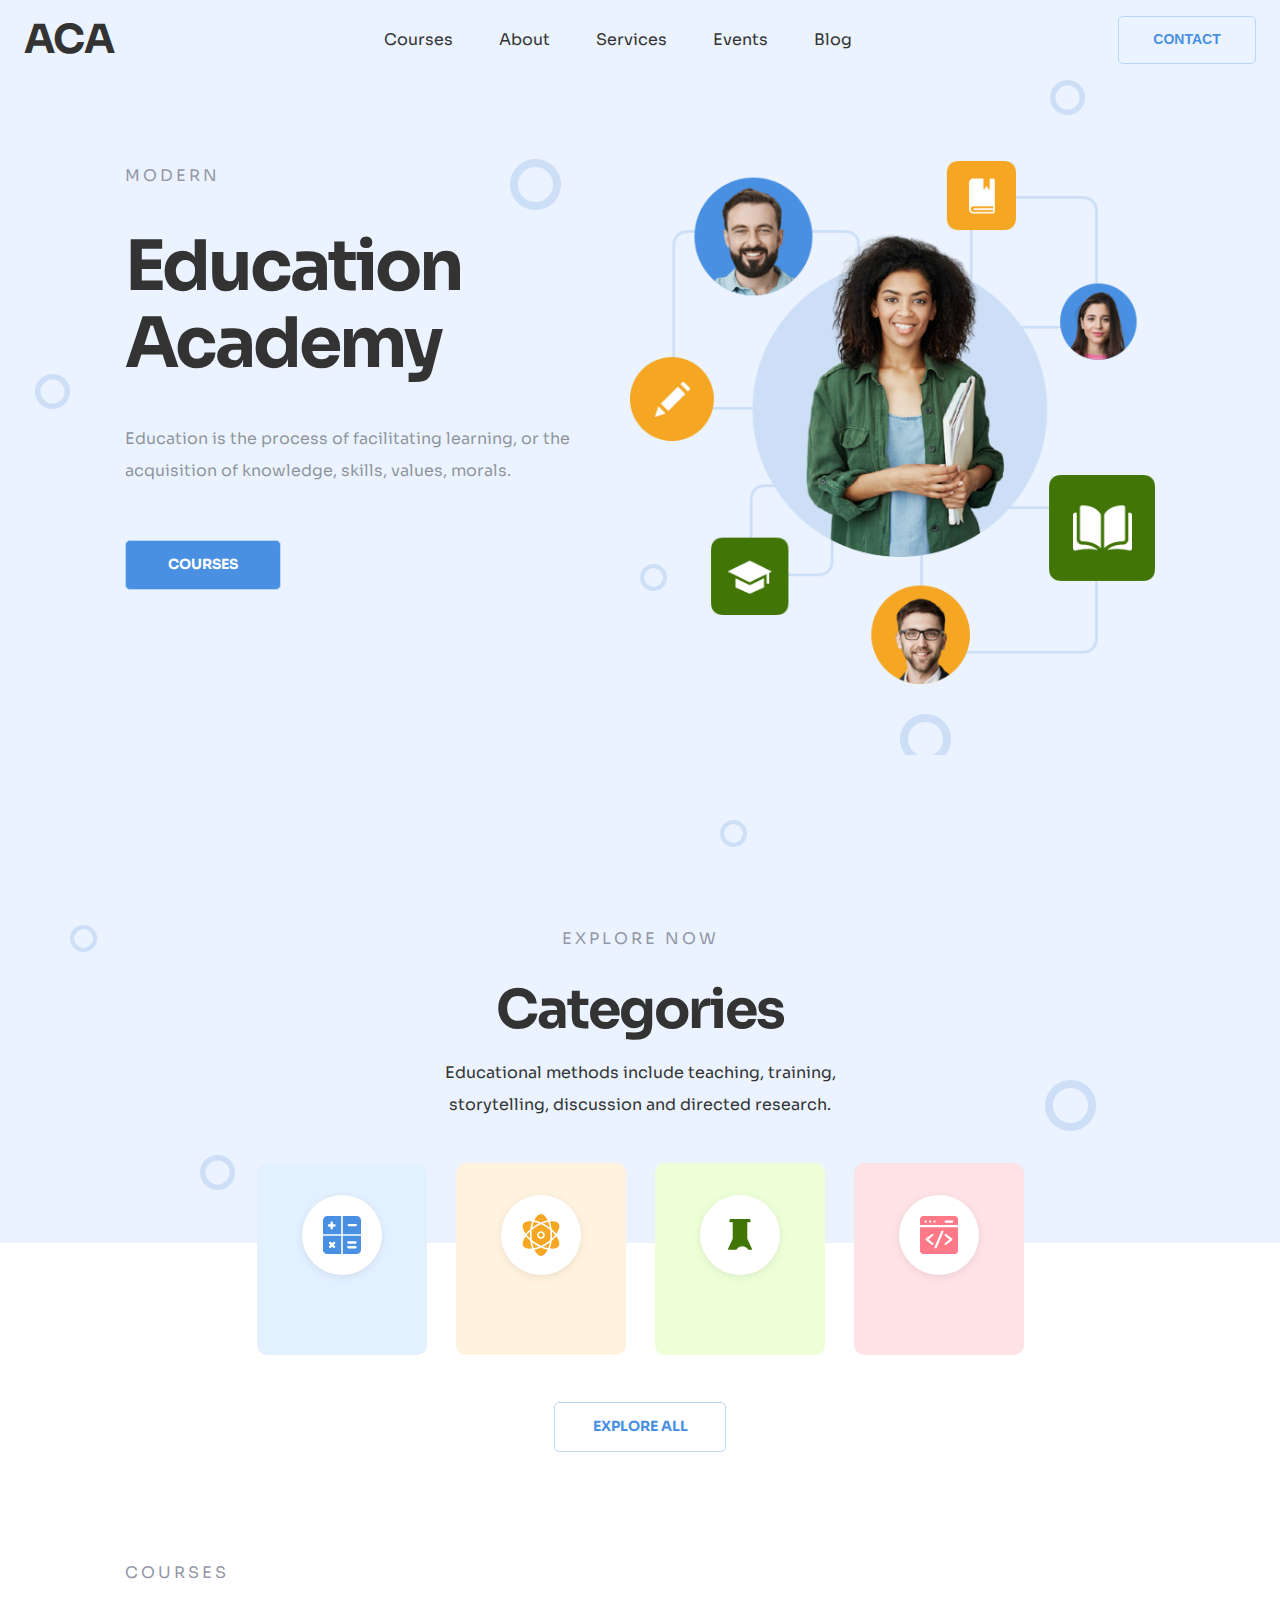
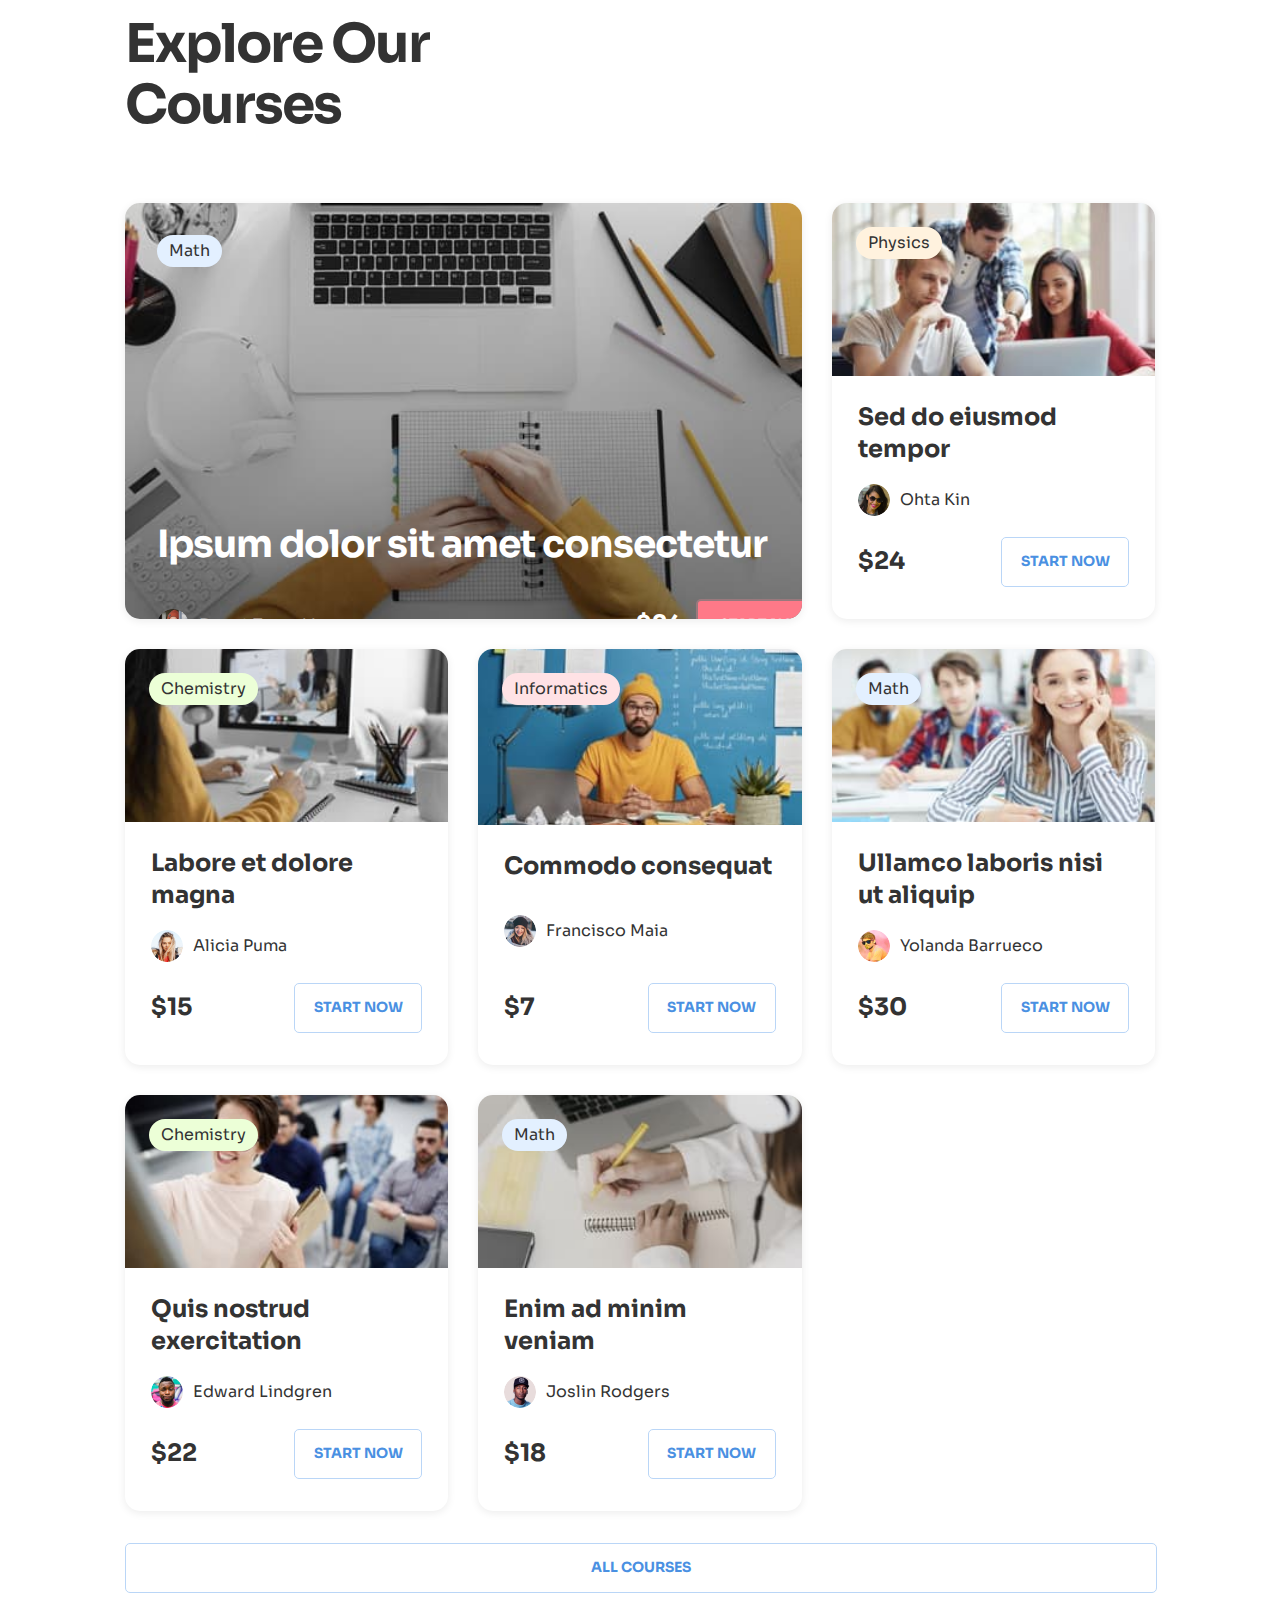
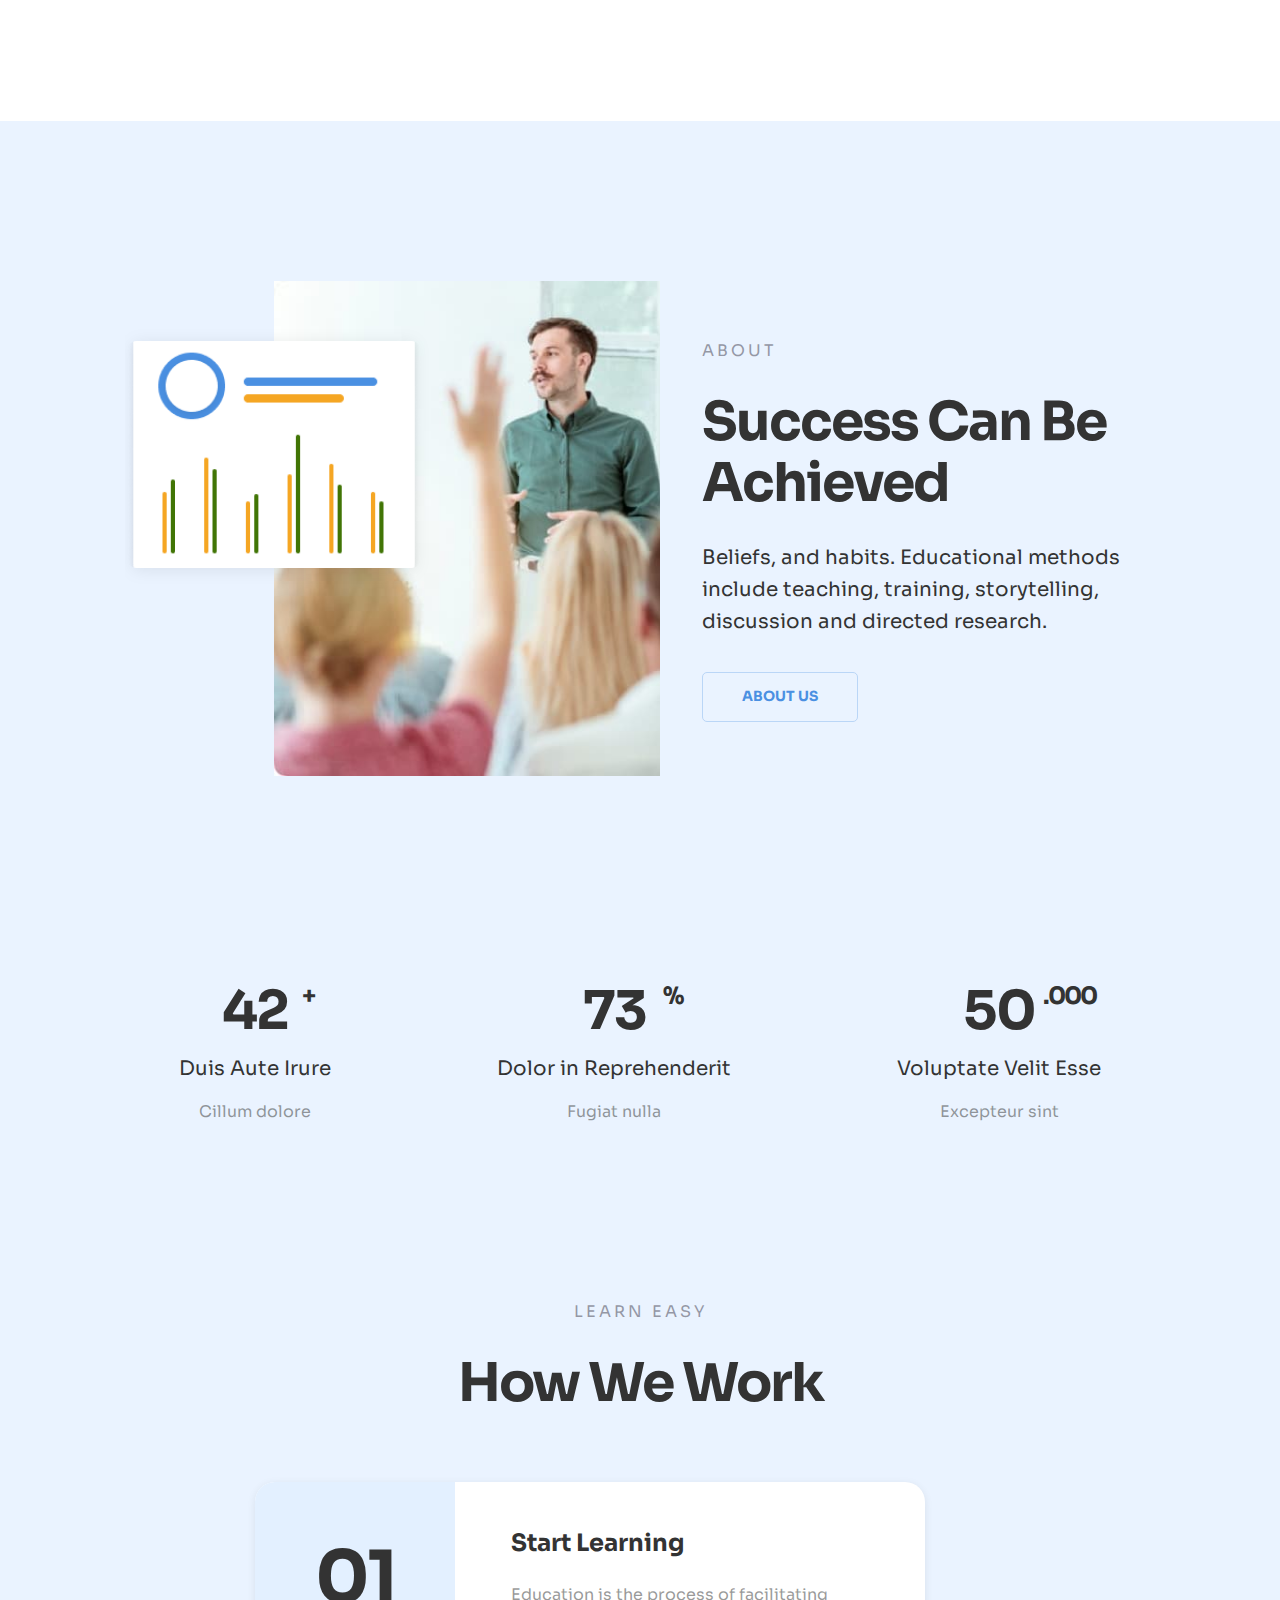
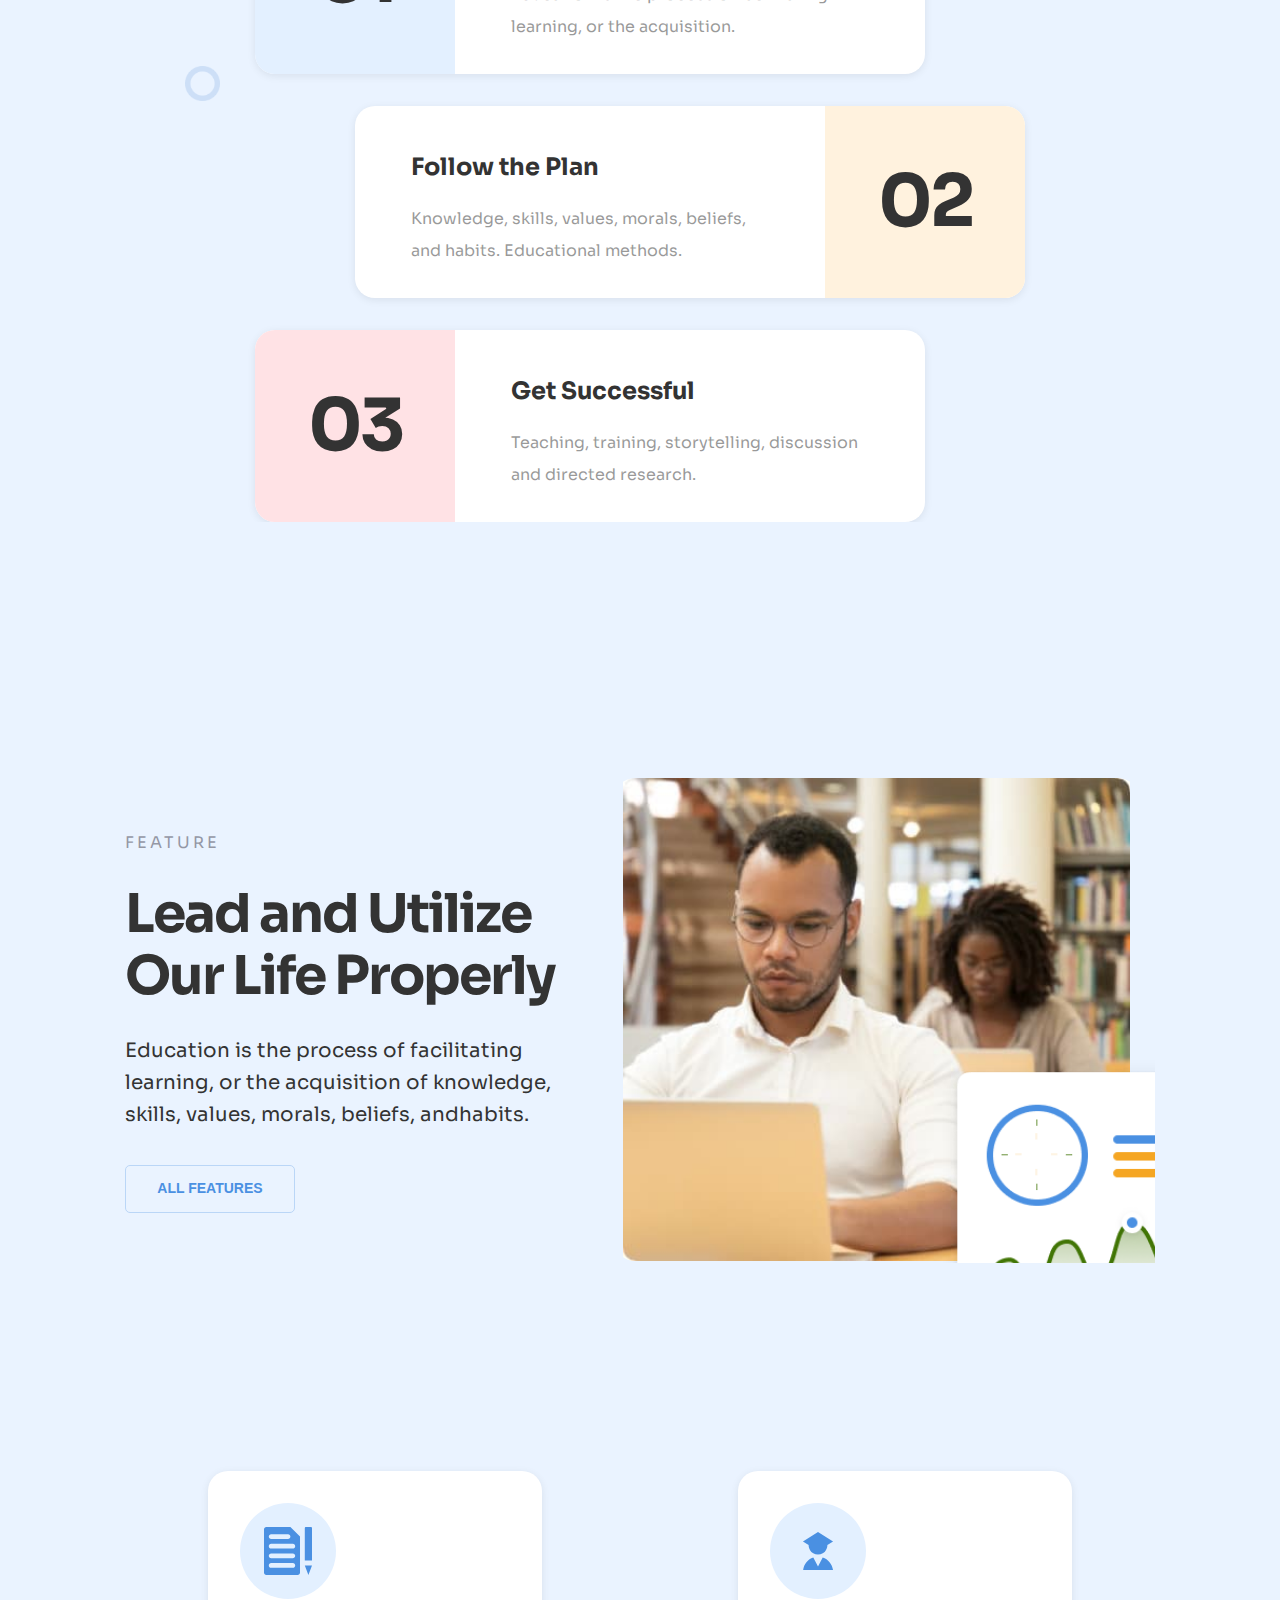
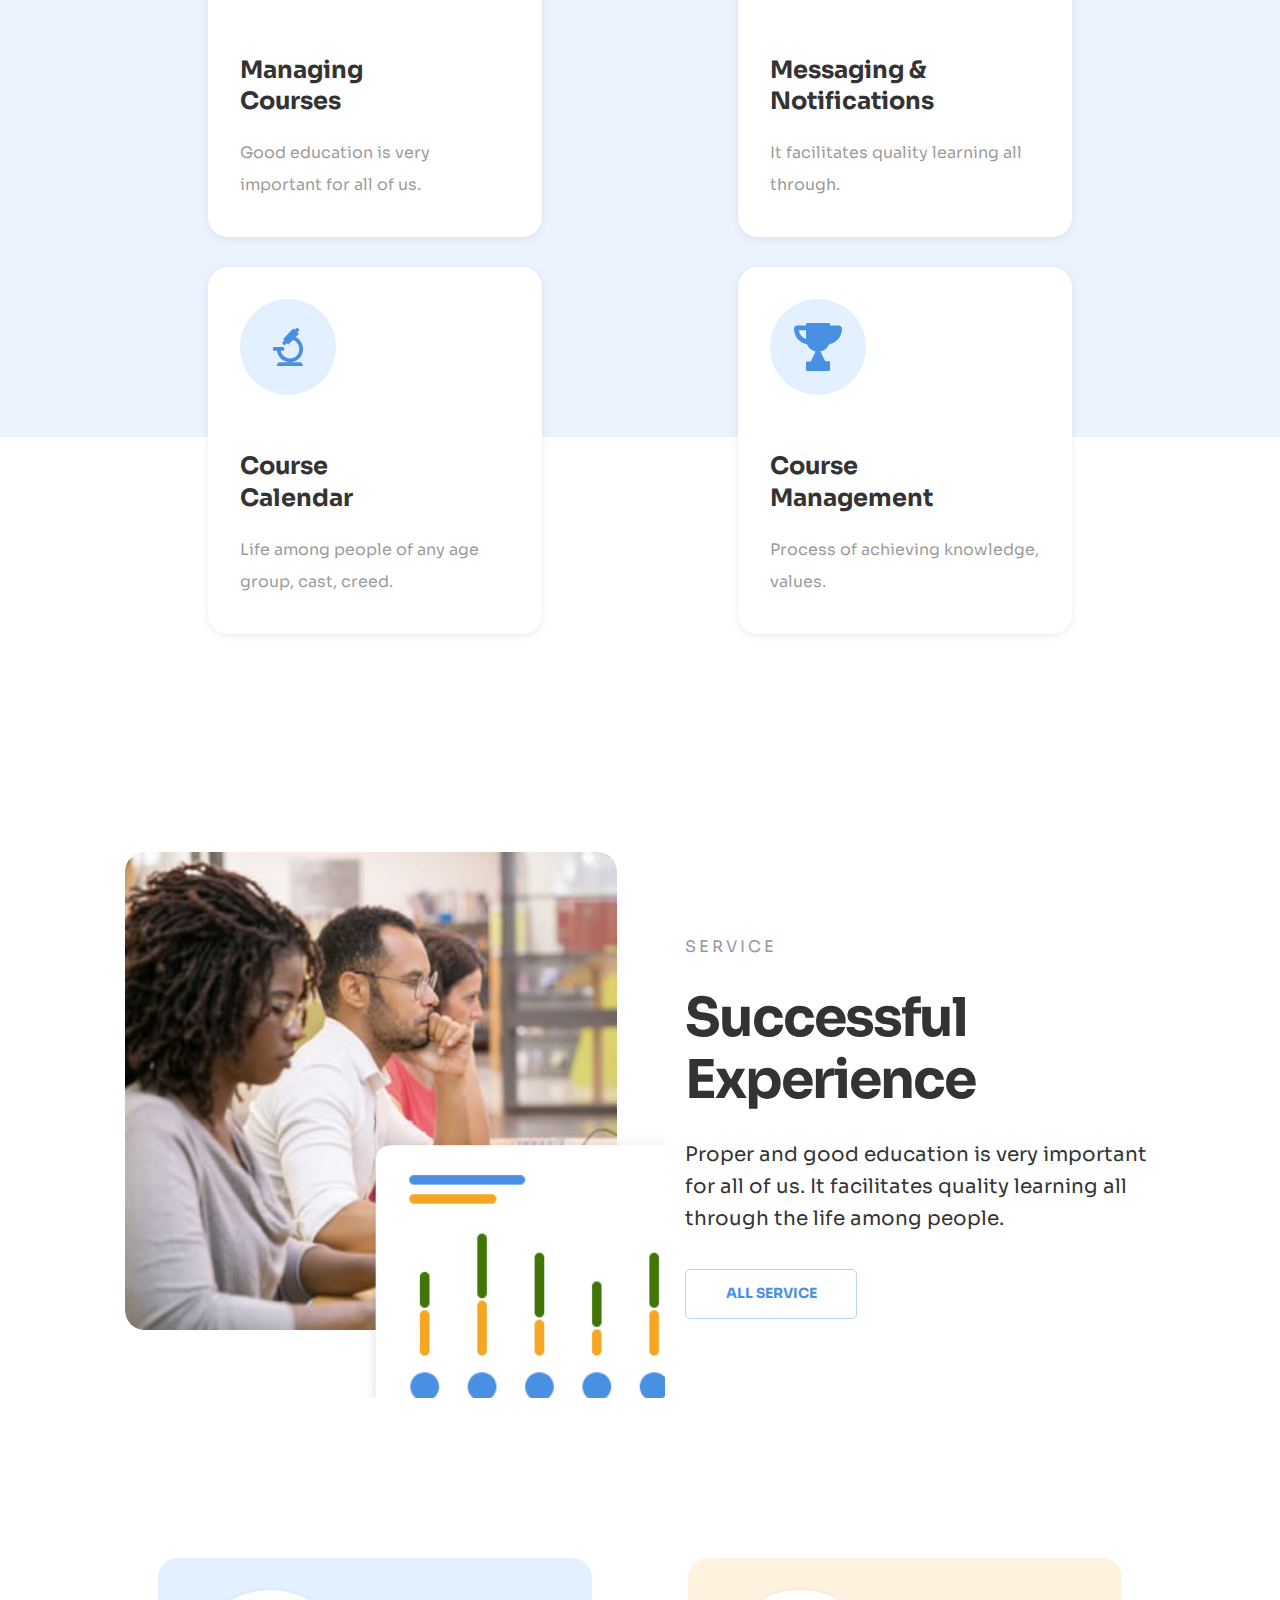
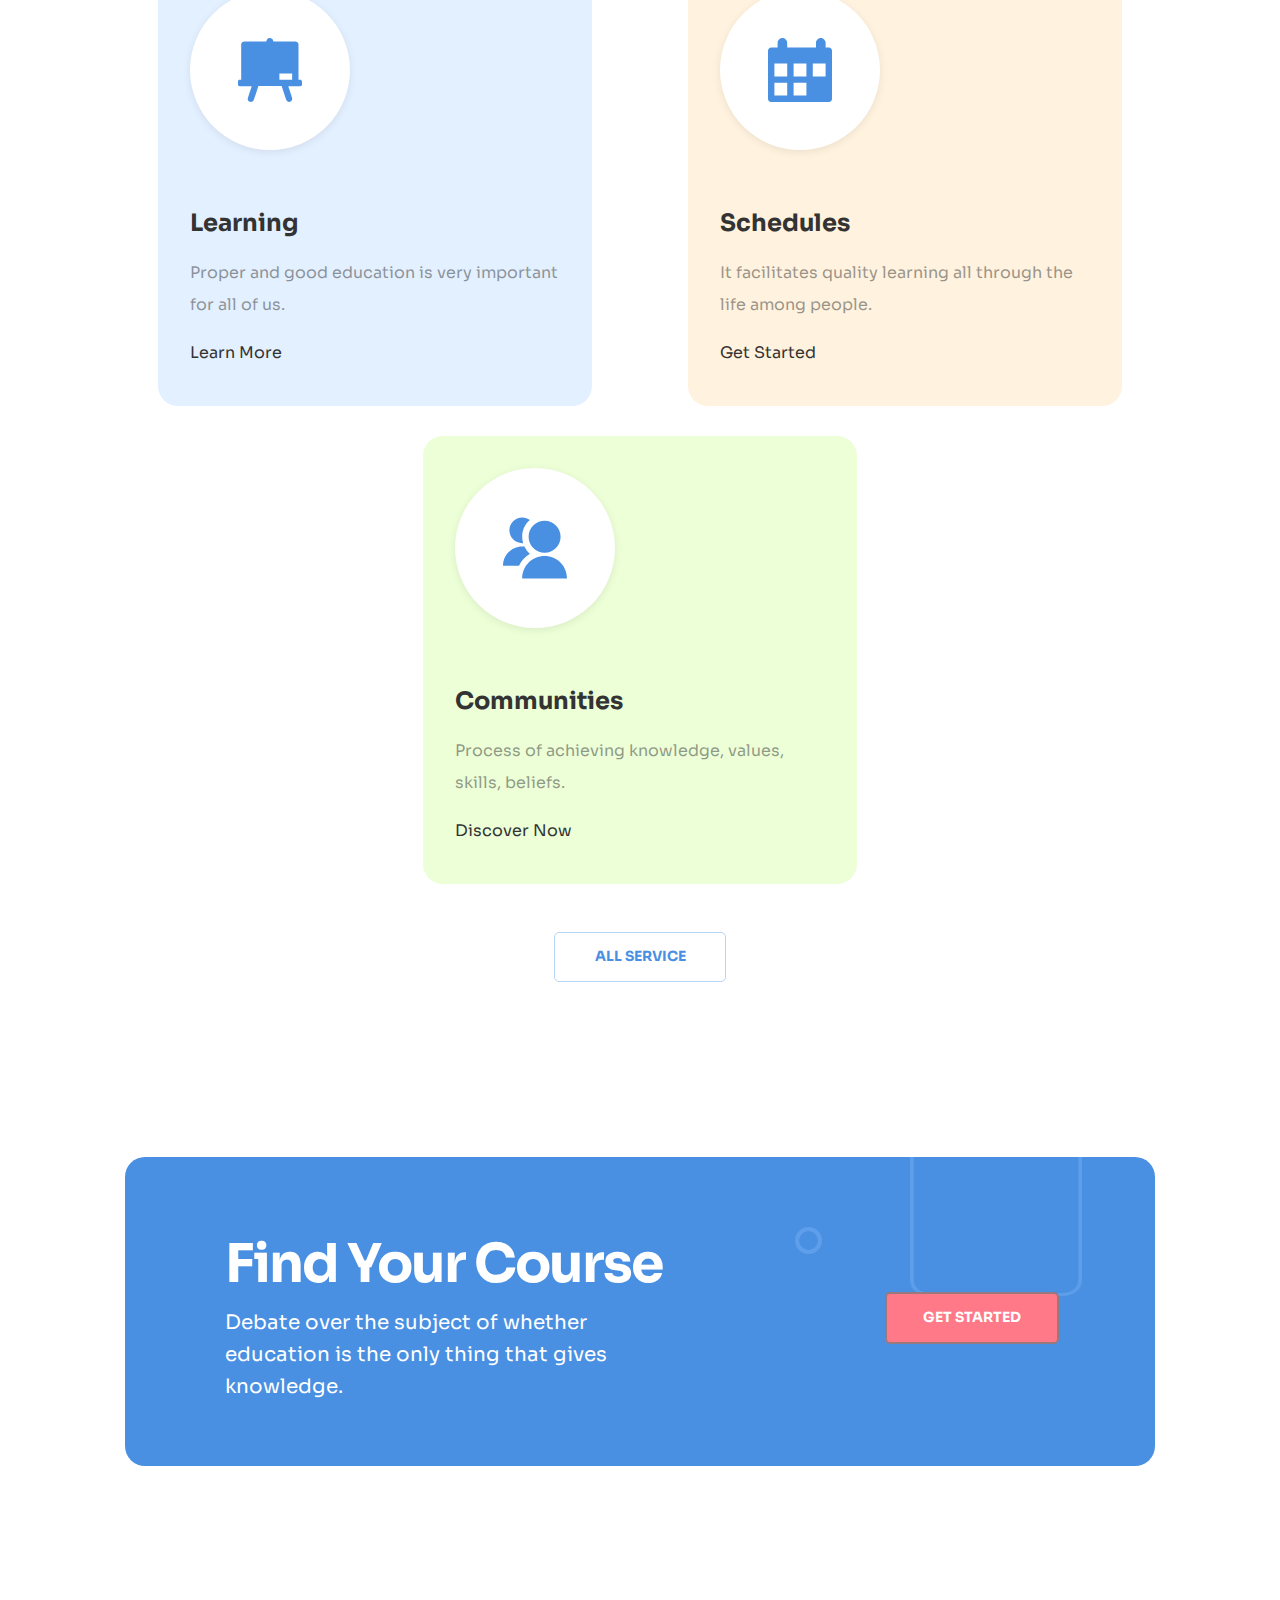
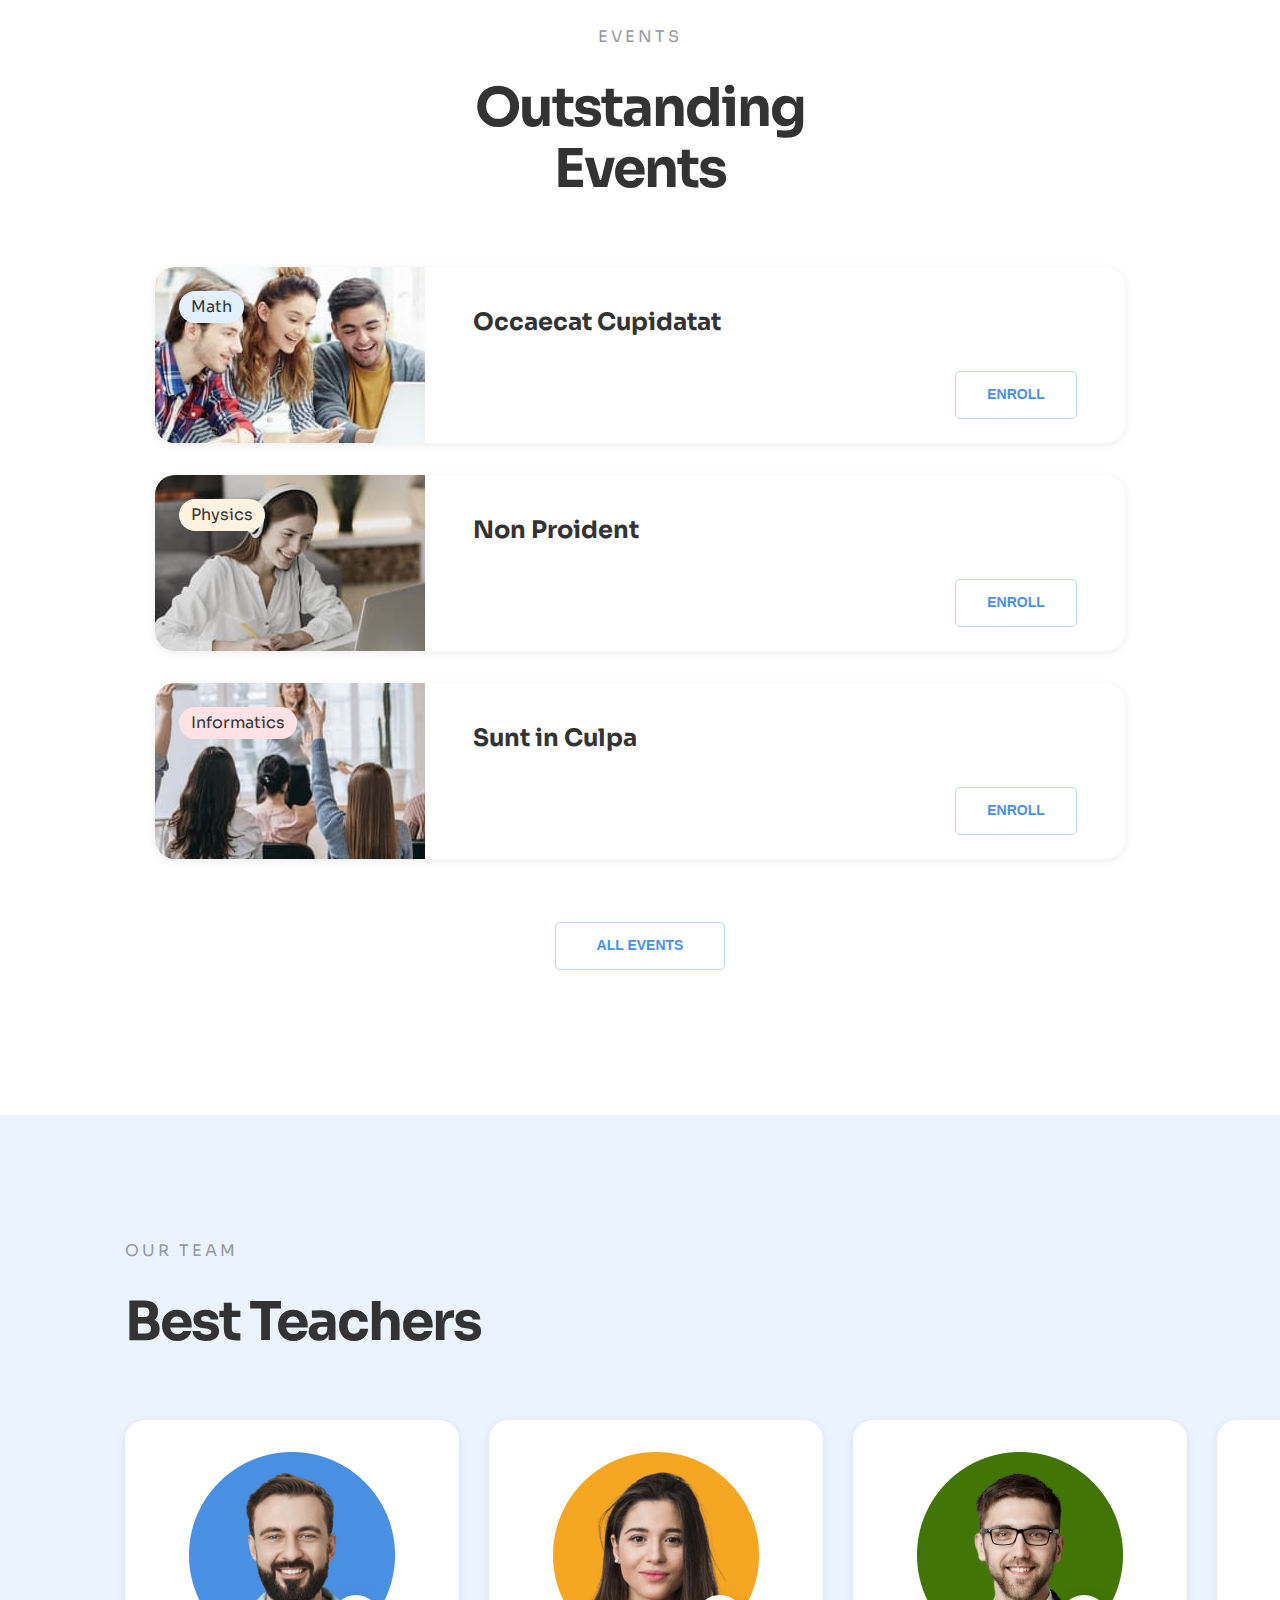
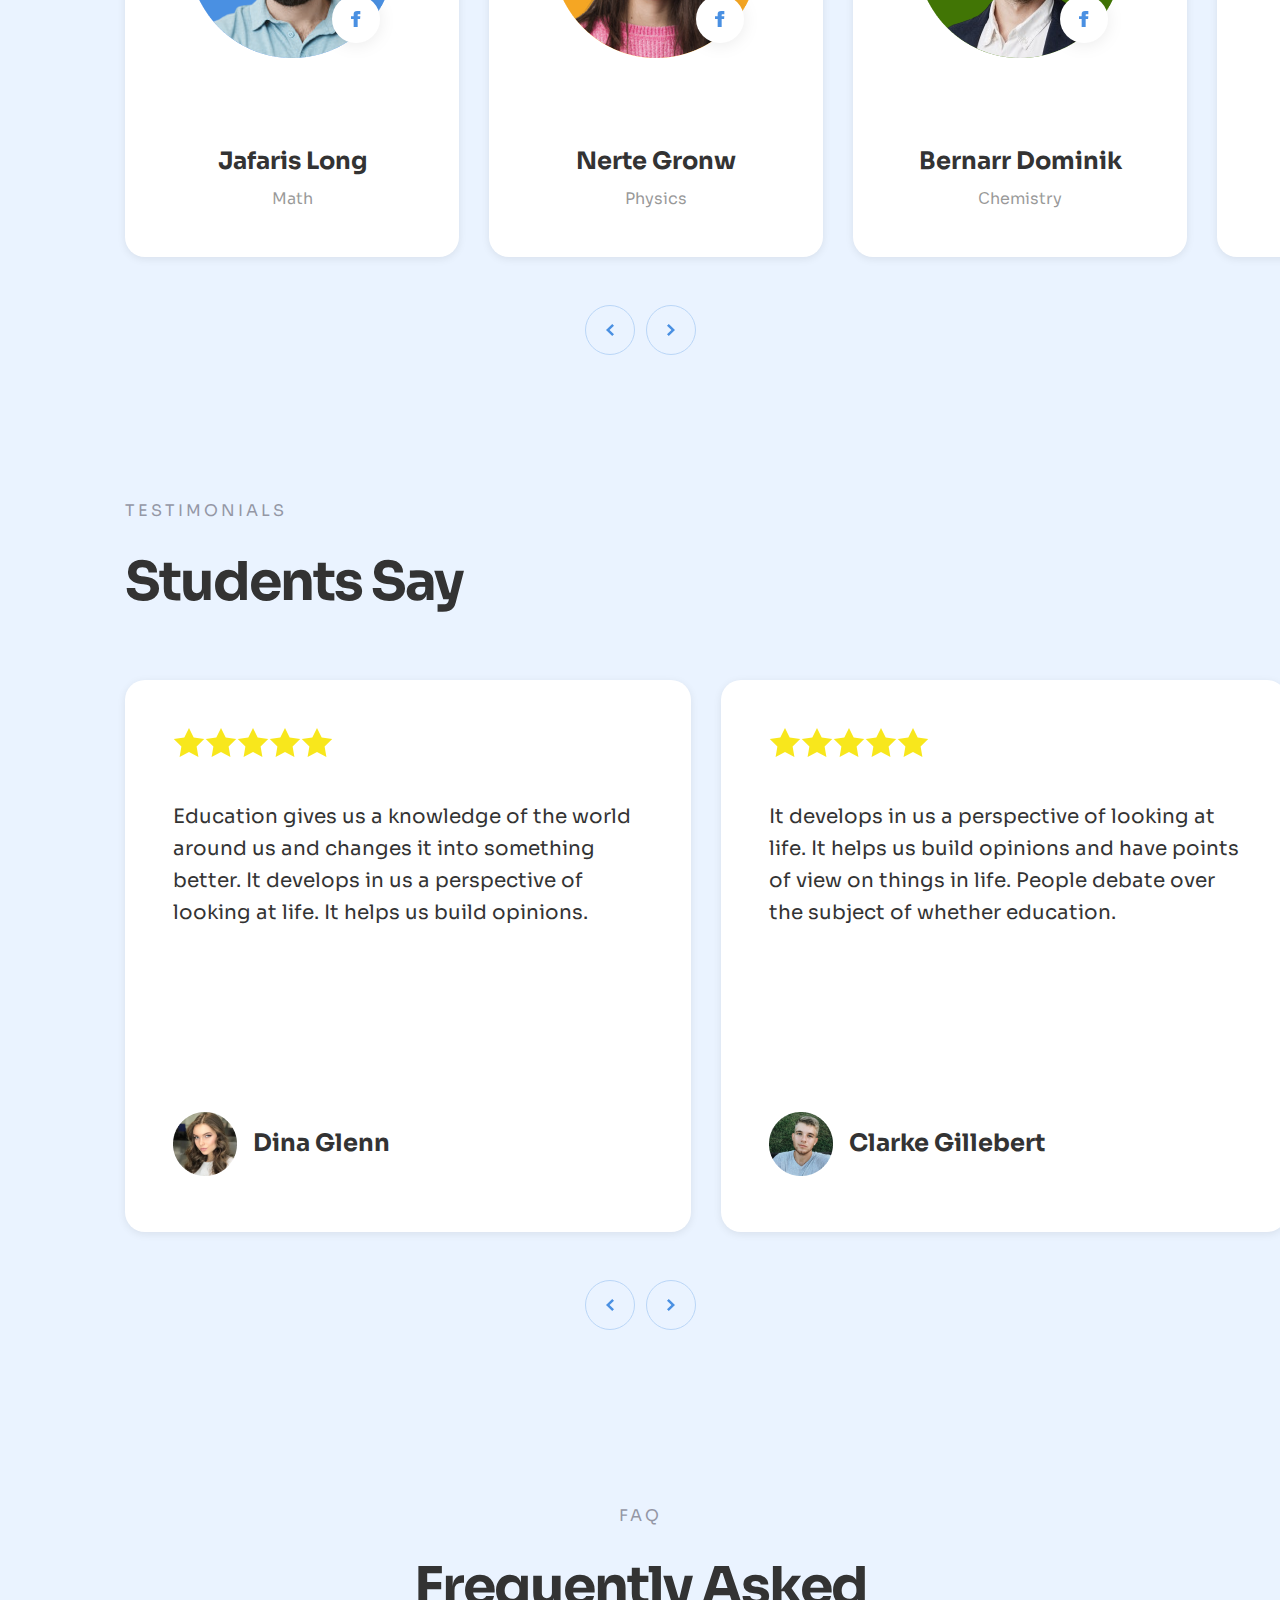
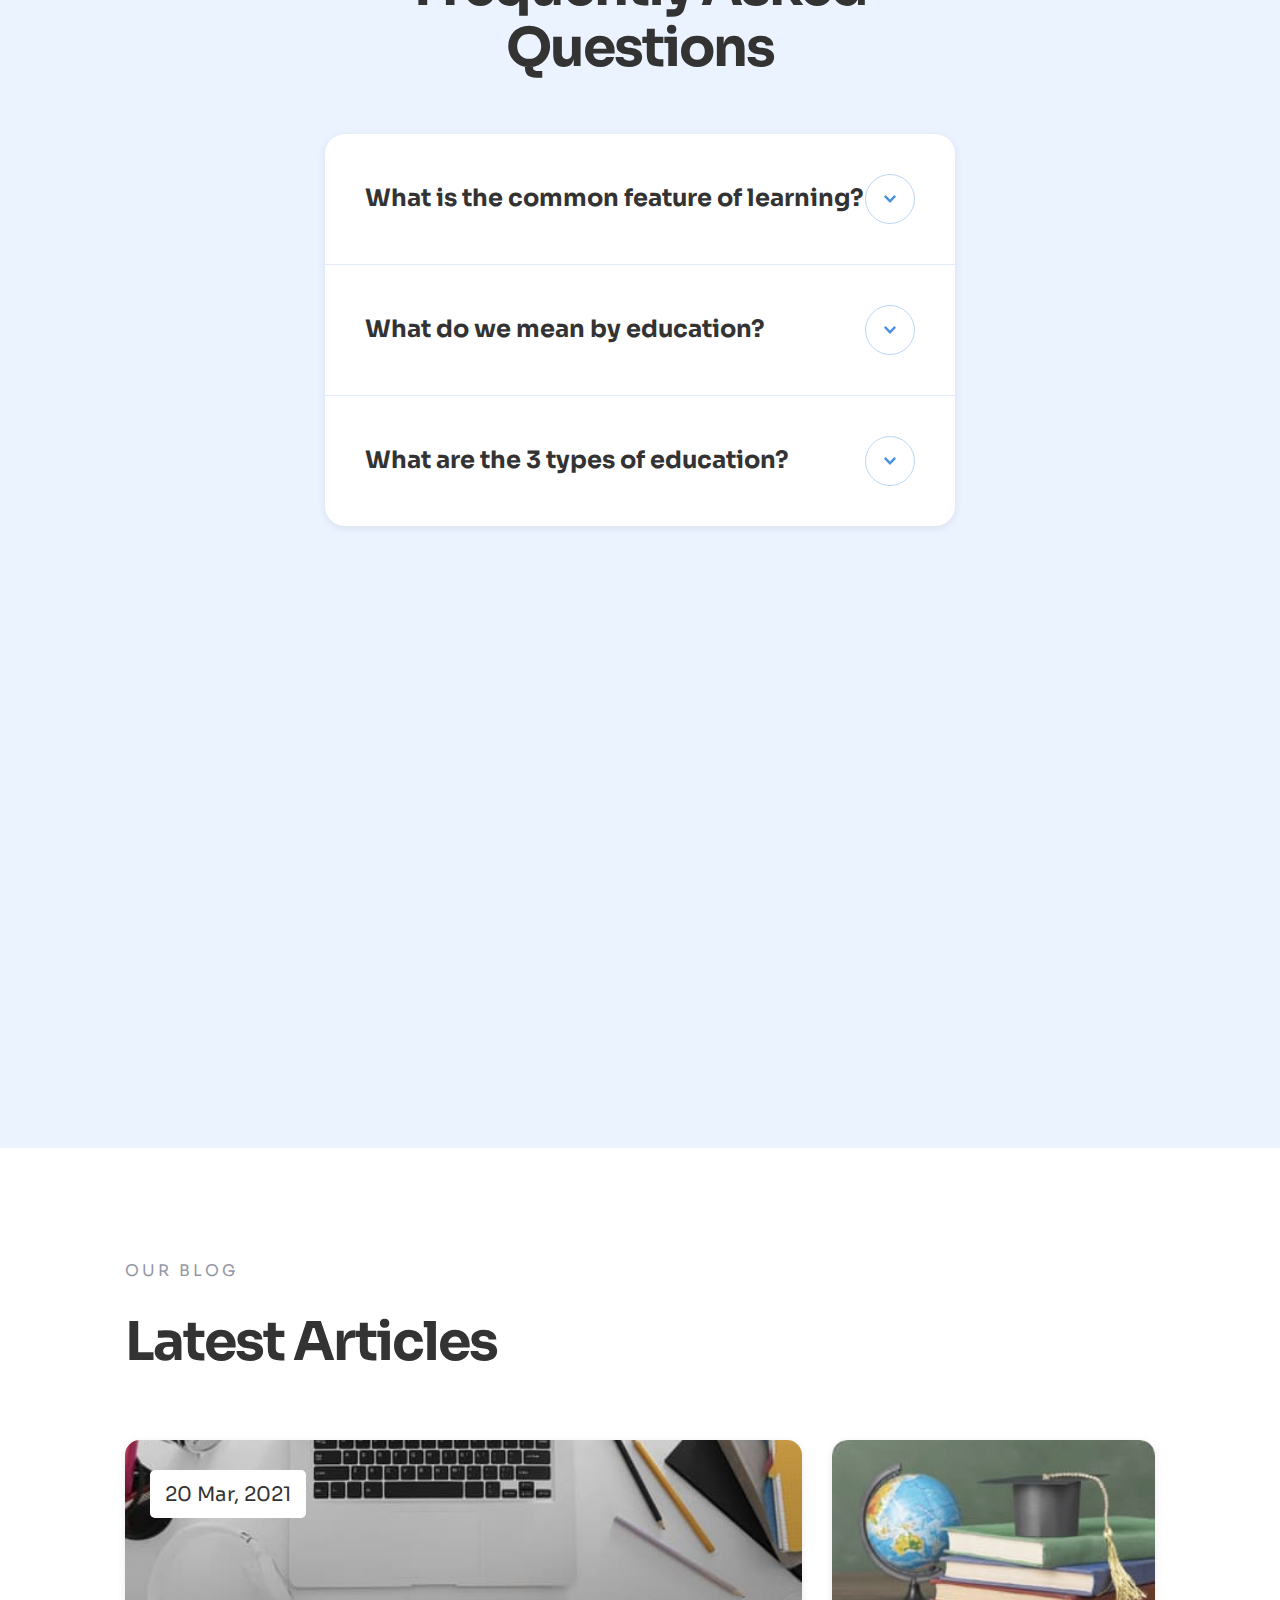
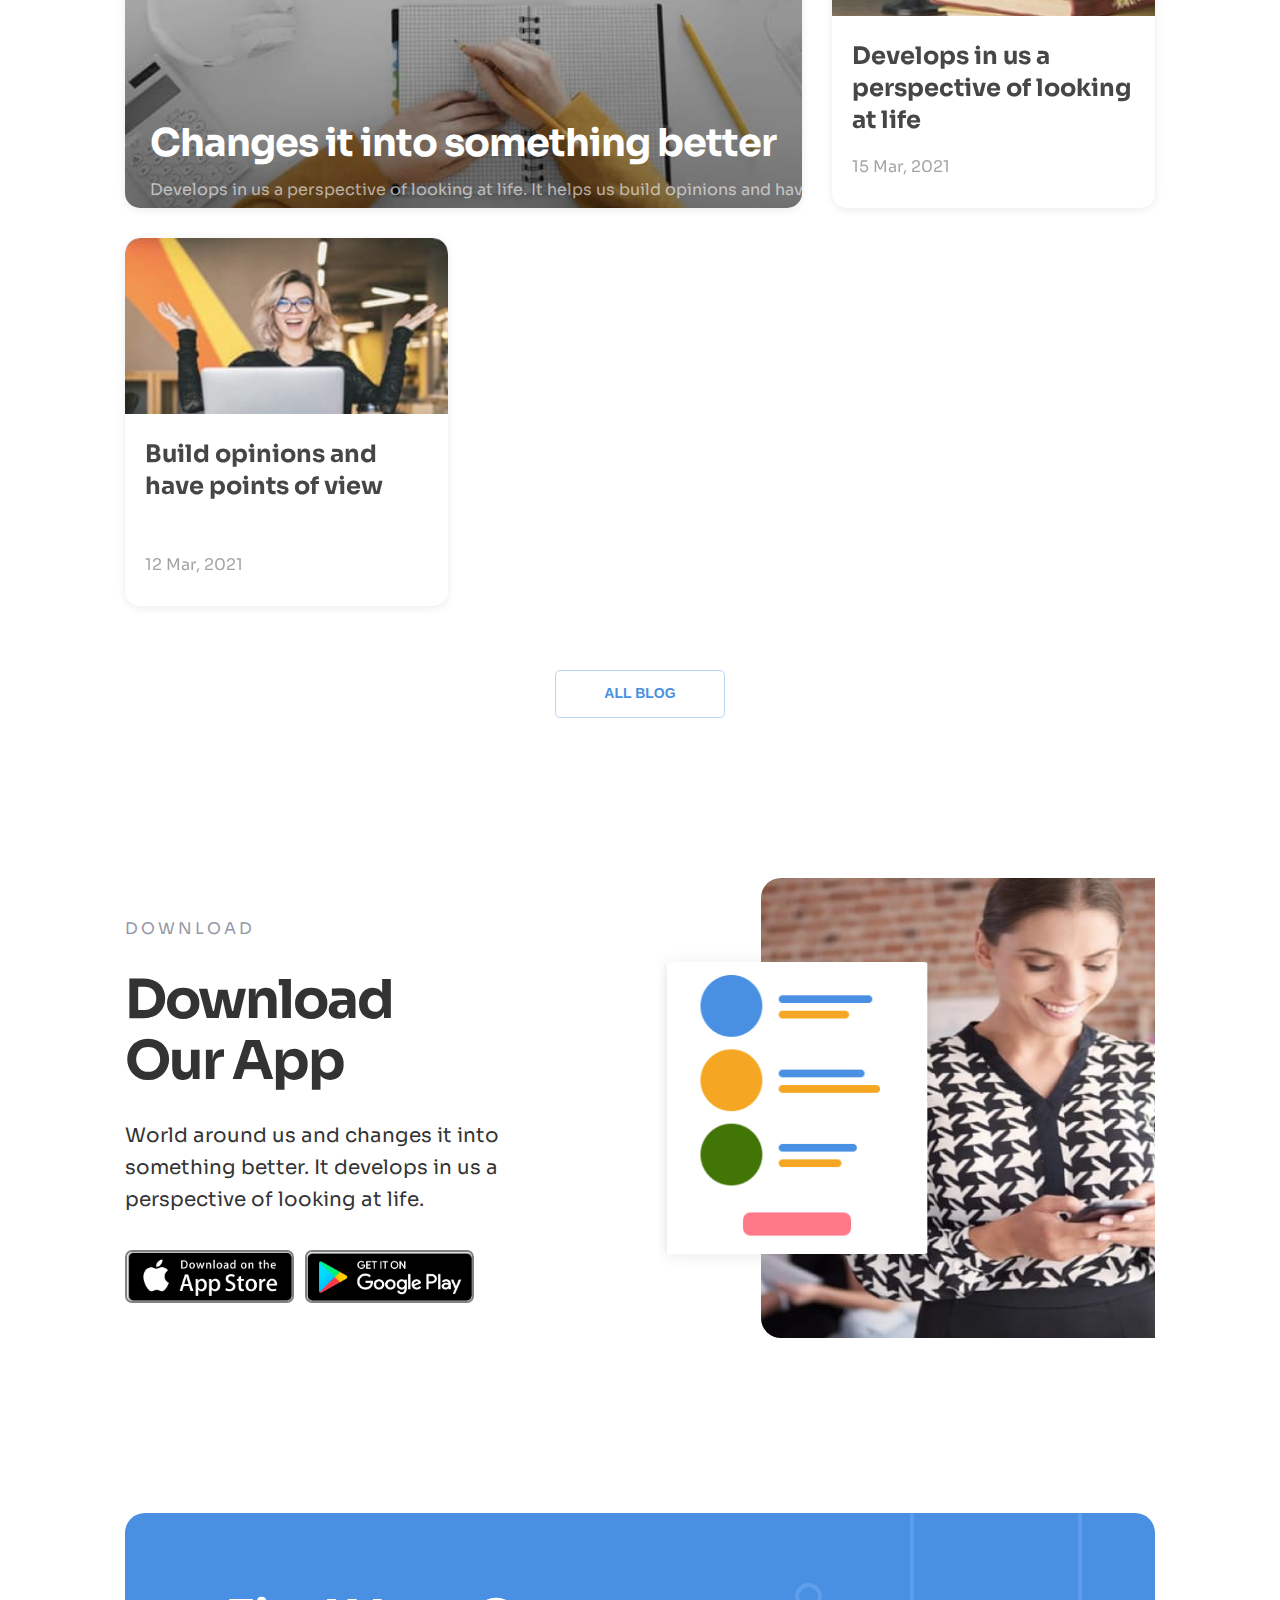
==== commit 4e95822b: "1" ====
--- a/index.html
+++ b/index.html
@@ -1,5 +1,5 @@
 <!DOCTYPE html>
-<html lang="en" class="center-all-content-on-viewport">
+<html lang="en">
 <!-- class="center-all-content-on-viewport" -->
 
 <head>
@@ -20,7 +20,7 @@
    <link rel="stylesheet" href="./css/styles.css" />
 </head>
 
-<body class="center-all-content-on-viewport">
+<body>
 
    <!---- header --->
 
@@ -54,9 +54,7 @@
             </svg></button>
       </div>
    </header>
-
    <mein>
-
 
       <div class="menu-mobile is-hidden" data-mobile-menu>
          <button type="button" class="button-modal btn" data-mobile-menu-close>
@@ -64,86 +62,87 @@
                <use href="./images/svg/all-icons.svg#icon-close-mobile-menu"></use>
             </svg>
          </button>
-         <!-- <div class="menu-mobile__container"> -->
-         <nav>
-            <ul class="menu-mobile__list list">
-               <li class=" menu-mobile__item" data-mobile-menu-close><a class="link" href="#courses">
-                     <p>Courses</p>
-                  </a></li>
-               <li class=" menu-mobile__item" data-mobile-menu-close><a class="link" href="#about">
-                     <p>About</p>
-                  </a></li>
-               <li class=" menu-mobile__item" data-mobile-menu-close><a class="link" href="#services">
-                     <p>Services</p>
-                  </a></li>
-               <li class=" menu-mobile__item" data-mobile-menu-close><a class="link" href="#events">
-                     <p>Events</p>
-                  </a></li>
-               <li class=" menu-mobile__item" data-mobile-menu-close><a class="link" href="#blog">
-                     <p>Blog</p>
-                  </a></li>
-            </ul>
-         </nav>
-         <div class="menu-mobile__contact">
-            <ul class="contact__list list">
-               <li class="contact__item">
-                  <a href="tel:+12023580001" class="link">
-                     <div class="contact__icon">
-                        <svg width="25" height="25">
-                           <use href="./images/svg/all-icons.svg#icon-tel"></use>
-                        </svg>
-                     </div>
-                     <p>1-202-358-0001</p>
-                  </a>
-               </li>
-               <li class="contact__item">
-                  <a href="mailto:hqnews-join@newsletters.nasa.gov" class="link">
-                     <div class="contact__icon">
-                        <svg width="25" height="25">
-                           <use href="./images/svg/all-icons.svg#icon-mail"></use>
-                        </svg>
-                     </div>
-                     <p>hqnews-join@newsletters<wbr>.nasa.gov</p>
-                  </a>
-               </li>
-               <li class="contact__item">
-                  <a class="link" href="https://goo.gl/maps/wbUcTo47UnKSqVHw6" target="_blank" rel="noopener noreferre">
-                     <div class="contact__icon">
-                        <svg width="25" height="25">
-                           <use href="./images/svg/all-icons.svg#icon-location"></use>
-                        </svg>
-                     </div>
-                     <p>300 E St SW,<wbr>
+         <div class="menu__container">
+            <nav>
+               <ul class="menu-mobile__list list">
+                  <li class=" menu-mobile__item" data-mobile-menu-close><a class="link" href="#courses">
+                        <p>Courses</p>
+                     </a></li>
+                  <li class=" menu-mobile__item" data-mobile-menu-close><a class="link" href="#about">
+                        <p>About</p>
+                     </a></li>
+                  <li class=" menu-mobile__item" data-mobile-menu-close><a class="link" href="#services">
+                        <p>Services</p>
+                     </a></li>
+                  <li class=" menu-mobile__item" data-mobile-menu-close><a class="link" href="#events">
+                        <p>Events</p>
+                     </a></li>
+                  <li class=" menu-mobile__item" data-mobile-menu-close><a class="link" href="#blog">
+                        <p>Blog</p>
+                     </a></li>
+               </ul>
+            </nav>
+            <div class="menu-mobile__contact">
+               <ul class="contact__list list">
+                  <li class="contact__item">
+                     <a href="tel:+12023580001" class="link">
+                        <div class="contact__icon">
+                           <svg width="25" height="25">
+                              <use href="./images/svg/all-icons.svg#icon-tel"></use>
+                           </svg>
+                        </div>
+                        <p>1-202-358-0001</p>
+                     </a>
+                  </li>
+                  <li class="contact__item">
+                     <a href="mailto:hqnews-join@newsletters.nasa.gov" class="link">
+                        <div class="contact__icon">
+                           <svg width="25" height="25">
+                              <use href="./images/svg/all-icons.svg#icon-mail"></use>
+                           </svg>
+                        </div>
+                        <p>hqnews-join@newsletters<wbr>.nasa.gov</p>
+                     </a>
+                  </li>
+                  <li class="contact__item">
+                     <a class="link" href="https://goo.gl/maps/wbUcTo47UnKSqVHw6" target="_blank"
+                        rel="noopener noreferre">
+                        <div class="contact__icon">
+                           <svg width="25" height="25">
+                              <use href="./images/svg/all-icons.svg#icon-location"></use>
+                           </svg>
+                        </div>
+                        <p>300 E St SW,<wbr>
                               Washington,<wbr>
                               DC 20546, USA</p>
-                  </a>
-               </li>
-            </ul>
-            <ul class="social list social-contact">
-               <li class="social__item">
-                  <a class="link social__icon icon-style" href="https://www.facebook.com">
-                     <svg width="9,33" height="16">
-                        <use href="./images/svg/all-icons.svg#icon-facebook"></use>
-                     </svg>
-                  </a>
-               </li>
-               <li class="social__item ">
-                  <a class="link social__icon icon-style" href="https://www.twitter.com">
-                     <svg width="16" height="13">
-                        <use href="./images/svg/all-icons.svg#icon-twitter"></use>
-                     </svg>
-                  </a>
-               </li>
-               <li class="social__item">
-                  <a class="link social__icon icon-style" href="https://www.instagram.com">
-                     <svg width="16" height="16">
-                        <use href="./images/svg/all-icons.svg#icon-instagram"></use>
-                     </svg>
-                  </a>
-               </li>
-            </ul>
-         </div>
-         <!-- </div> -->
+                     </a>
+                  </li>
+               </ul>
+               <ul class="social list social-contact">
+                  <li class="social__item">
+                     <a class="link social__icon icon-style" href="https://www.facebook.com">
+                        <svg width="9,33" height="16">
+                           <use href="./images/svg/all-icons.svg#icon-facebook"></use>
+                        </svg>
+                     </a>
+                  </li>
+                  <li class="social__item ">
+                     <a class="link social__icon icon-style" href="https://www.twitter.com">
+                        <svg width="16" height="13">
+                           <use href="./images/svg/all-icons.svg#icon-twitter"></use>
+                        </svg>
+                     </a>
+                  </li>
+                  <li class="social__item">
+                     <a class="link social__icon icon-style" href="https://www.instagram.com">
+                        <svg width="16" height="16">
+                           <use href="./images/svg/all-icons.svg#icon-instagram"></use>
+                        </svg>
+                     </a>
+                  </li>
+               </ul>
+            </div>
+         </div>
       </div>
       <!-- вывел меню из хедера, потомучто нужен z-index выше чем у хедера. 
       А так как хедер позиционирова не статик то у его детей не может быть z-index выше чем у него. -->
@@ -256,91 +255,89 @@
          </div>
       </div>
       <!-----  hero ----->
-      <div class="backgraund">
-         <section class="hero container">
+      <section class="hero container">
+         <div class="grid-item">
+            <div class="hero__grid">
+               <div class="hero__content">
+                  <h2>MODERN</h2>
+                  <h1 class="hero__title">Education
+                     Academy</h1>
+                  <p class="color">Education is the process of facilitating learning, or the acquisition of
+                     knowledge,
+                     skills, values,
+                     morals.</p>
+                  <a href="./error.html" class="btn btn-hero link">Courses</a>
+               </div>
+               <div class="hero__img"></div>
+            </div>
+         </div>
+      </section>
+
+      <!---- categories ---->
+
+      <section class="categories">
+         <div class="container">
             <div class="grid-item">
-               <div class="hero__grid">
-                  <div class="hero__content">
-                     <h2>MODERN</h2>
-                     <h1 class="hero__title">Education
-                        Academy</h1>
-                     <p class="color">Education is the process of facilitating learning, or the acquisition of
-                        knowledge,
-                        skills, values,
-                        morals.</p>
-                     <a href="./error.html" class="btn btn-hero link">Courses</a>
-                  </div>
-                  <div class="hero__img"></div>
-               </div>
-            </div>
-         </section>
-
-         <!---- categories ---->
-
-         <section class="categories">
-            <div class="container">
-               <div class="grid-item">
-                  <h2>Explore Now</h2>
-                  <h3 class="categories__title">Categories</h3>
-                  <p class="categories__text">Educational methods include teaching, training, storytelling, discussion
-                     and
-                     directed research.</p>
-               </div>
-            </div>
-            <div class="container">
-               <div class="grid-item">
-                  <ul class="categories__list list">
-                     <li class="categories__item math-background">
-                        <a href="./error.html" class="link categories__link">
-                           <div class="categories__icon icon-style">
-                              <svg width="38" height="38">
-                                 <use href="./images/svg/all-icons.svg#icon-categories-math"></use>
-                              </svg>
-                           </div>
-                           <h5>Math</h5>
-                        </a>
-                     </li>
-                     <li class="categories__item Physics-background">
-                        <a href="./error.html" class="link categories__link">
-                           <div class="categories__icon icon-style">
-                              <svg width="42" height="48">
-                                 <use href="./images/svg/all-icons.svg#icon-categories-physics"></use>
-                              </svg>
-                           </div>
-                           <h5>Physics</h5>
-                        </a>
-                     </li>
-                     <li class="categories__item Сhemistry-background">
-                        <a href="./error.html" class="link categories__link">
-                           <div class="categories__icon icon-style">
-                              <svg width="32" height="42">
-                                 <use href="./images/svg/all-icons.svg#icon-categories-chemistry"></use>
-                              </svg>
-                           </div>
-                           <h5>Сhemistry</h5>
-                        </a>
-                     </li>
-                     <li class="categories__item Informatics-background">
-                        <a href="./error.html" class="link categories__link">
-                           <div class="categories__icon icon-style">
-                              <svg width="38" height="38">
-                                 <use href="./images/svg/all-icons.svg#icon-categories-informatics"></use>
-                              </svg>
-                           </div>
-                           <h5>Informatics</h5>
-                        </a>
-                     </li>
-                  </ul>
-               </div>
-            </div>
-            <div class="container">
-               <div class="grid-item">
-                  <a href="./error.html" class="btn btn__center link">Explore All</a>
-               </div>
-            </div>
-         </section>
-
-      </div>
+               <h2>Explore Now</h2>
+               <h3 class="categories__title">Categories</h3>
+               <p class="categories__text">Educational methods include teaching, training, storytelling, discussion
+                  and
+                  directed research.</p>
+            </div>
+         </div>
+         <div class="container">
+            <div class="grid-item">
+               <ul class="categories__list list">
+                  <li class="categories__item math-background">
+                     <a href="./error.html" class="link categories__link">
+                        <div class="categories__icon icon-style">
+                           <svg width="38" height="38">
+                              <use href="./images/svg/all-icons.svg#icon-categories-math"></use>
+                           </svg>
+                        </div>
+                        <h5>Math</h5>
+                     </a>
+                  </li>
+                  <li class="categories__item Physics-background">
+                     <a href="./error.html" class="link categories__link">
+                        <div class="categories__icon icon-style">
+                           <svg width="42" height="48">
+                              <use href="./images/svg/all-icons.svg#icon-categories-physics"></use>
+                           </svg>
+                        </div>
+                        <h5>Physics</h5>
+                     </a>
+                  </li>
+                  <li class="categories__item Сhemistry-background">
+                     <a href="./error.html" class="link categories__link">
+                        <div class="categories__icon icon-style">
+                           <svg width="32" height="42">
+                              <use href="./images/svg/all-icons.svg#icon-categories-chemistry"></use>
+                           </svg>
+                        </div>
+                        <h5>Сhemistry</h5>
+                     </a>
+                  </li>
+                  <li class="categories__item Informatics-background">
+                     <a href="./error.html" class="link categories__link">
+                        <div class="categories__icon icon-style">
+                           <svg width="38" height="38">
+                              <use href="./images/svg/all-icons.svg#icon-categories-informatics"></use>
+                           </svg>
+                        </div>
+                        <h5>Informatics</h5>
+                     </a>
+                  </li>
+               </ul>
+            </div>
+         </div>
+         <div class="container">
+            <div class="grid-item">
+               <a href="./error.html" class="btn btn__center link">Explore All</a>
+            </div>
+         </div>
+      </section>
+
 
       <!----- coursee ----->
 
@@ -1142,9 +1139,6 @@
          </div>
       </section>
 
-      <!-- swiper-button-prev -->
-      <!-- swiper-button-next -->
-
       <!------ slider-say ------>
 
       <section class="slider-say container">
@@ -1636,7 +1630,7 @@
          </div>
       </div>
    </footer>
-   </div>
+
    <script src="https://cdn.jsdelivr.net/npm/swiper@10/swiper-bundle.min.js"></script>
    <script src="./code.js"></script>
 
--- a/css/styles.css
+++ b/css/styles.css
@@ -1,29 +1,47 @@
-/* html,
-body {
+/* .center-all-content-on-viewport {
   display: flex;
   flex-direction: column;
   align-items: center;
 } */
 
-.center-all-content-on-viewport {
+/* html {
+  width: 100vw;
   display: flex;
   flex-direction: column;
   align-items: center;
-  /* height: 100%; */
-}
+} */
 
 .height-body-and-html-for-error {
   height: 100%;
 }
 
-/* html,
-body {
-  height: 100%;
-} */
-
 body {
   font-family: "Sora", sans-serif;
-}
+  /* min-width: 100%;
+  position: absolute;
+  left: 50%;
+  top: 0;
+  transform: translateX(-50%);
+  -webkit-transform: translateX(-50%);
+  -moz-transform: translateX(-50%);
+  -ms-transform: translateX(-50%);
+  -o-transform: translateX(-50%);
+  margin: 0 auto;
+  display: flex;
+  flex-direction: column;
+  align-items: center; */
+}
+
+/* .center-container {
+  min-width: 100%;
+  position: absolute;
+  left: 50%;
+  transform: translateX(-50%);
+  -webkit-transform: translateX(-50%);
+  -moz-transform: translateX(-50%);
+  -ms-transform: translateX(-50%);
+  -o-transform: translateX(-50%);
+} */
 
 .list {
   list-style: none;
@@ -38,17 +56,13 @@
   padding: 0;
 }
 
-img,
-picture {
+img {
   display: block;
   height: auto;
-  /* width: 100%; */
   max-width: 100%;
 }
 
 .btn {
-  /* box-sizing: content-box; */
-  /* display: block; */
   font-size: 14px;
   font-weight: 700;
   line-height: 1.26;
@@ -99,8 +113,6 @@
   border-color: #ff7988;
 }
 
-/* font-size: calc(40px + 16 * (100vw / 1440)); */
-
 h2 {
   font-size: 16px;
   font-weight: 400;
@@ -115,8 +127,6 @@
 h3 {
   max-width: 486px;
   font-size: calc(40px + 16 * ((100vw - 375px) / (1440 - 375)));
-  /* font-size: calc(40px + 16 * (100vw / 1440)); */
-  /* font-size: 56px; */
   font-weight: 700;
   line-height: 1.14;
   letter-spacing: -2px;
@@ -168,20 +178,25 @@
   color: #333333;
 }
 
-/* .container {
-  width: 1440px;
-  padding: 0 135px;
-  margin: 0 auto;
-} */
-
 .container {
   display: grid;
-  grid-template: 1fr / minmax(24px, 135px) minmax(329px, 1170px) minmax(
+  /* grid-template: 1fr / minmax(24px, 135px) minmax(329px, 1170px) minmax(
       24px,
       135px
+    ); */
+  grid-template: 1fr / minmax(24px, 500px) minmax(1170px, 1fr) minmax(
+      24px,
+      500px
     );
-  /* align-items: start; */
-  overflow: hidden;
+  overflow: hidden;
+}
+@media screen and (max-width: 1350px) {
+  .container {
+    grid-template: 1fr / minmax(24px, 125px) minmax(329px, 1170px) minmax(
+        24px,
+        125px
+      );
+  }
 }
 
 .grid-item {
@@ -233,7 +248,6 @@
 
 .Informatics-background {
   background: rgba(255, 226, 229, 1);
-  /* background: rgba(255, 242, 222, 1); */
 }
 
 .Physics-background {
@@ -255,7 +269,8 @@
   background: #eaf3ff;
   position: fixed;
   top: 0;
-  left: 0;
+  left: 50%;
+  transform: translateX(-50%);
   justify-content: center;
   z-index: 2;
   width: 100%;
@@ -263,6 +278,10 @@
   grid-template: 1fr / minmax(auto, 1440px);
   padding-top: 16px;
   padding-bottom: 16px;
+  -webkit-transform: translateX(-50%);
+  -moz-transform: translateX(-50%);
+  -ms-transform: translateX(-50%);
+  -o-transform: translateX(-50%);
 }
 @media screen and (max-width: 640px) {
   .header {
@@ -378,18 +397,20 @@
   z-index: 7;
   top: 0;
   left: 0;
-  padding: 60px 40px 50px 40px;
+  /* bottom: 0;
+  right: 0; */
+  padding: 60px 20px 30px 20px;
   background: no-repeat 200px 130px/27px url(../images/oval.png),
     no-repeat 370px 305px/35px url(../images/oval.png),
     no-repeat 500px 100px/51px url(../images/oval.png), #eaf3ff;
   width: 100%;
+  min-height: 250px;
+  max-height: 100vh;
   height: 100%;
-  overflow: auto;
-  display: flex;
-  flex-direction: column;
+  overflow: hidden;
+  display: flex;
   justify-content: center;
   align-items: center;
-  gap: 30px;
   transform: translateY(0);
   transition: transform 250ms linear;
   -webkit-transition: transform 250ms linear;
@@ -397,7 +418,16 @@
   -ms-transition: transform 250ms linear;
   -o-transition: transform 250ms linear;
 }
-.menu-mobile::-webkit-scrollbar {
+.menu__container {
+  overflow: auto;
+  display: flex;
+  flex-direction: column;
+  justify-content: flex-start;
+  align-items: center;
+  gap: 30px;
+  height: 100%;
+}
+.menu__container::-webkit-scrollbar {
   width: 0;
   height: 0;
 }
@@ -409,18 +439,6 @@
   right: 10px;
   flex-shrink: 0;
 }
-
-/* .menu-mobile__container {
-  width: 100vw;
-  height: 100vh;
-  padding: 60px 40px 50px 40px;
-  display: flex;
-  flex-direction: column;
-  justify-content: space-between;
-  align-items: flex-start;
-  gap: 30px;
-  overflow: auto;
-} */
 
 .menu-mobil.is-hidden {
   transform: translateY(-100%);
@@ -684,19 +702,9 @@
   white-space: normal;
 }
 
-.contact__item {
-}
-
-.contact__icon {
-}
-.social {
-}
-.social-contact {
-}
-.social__item {
-}
-.social__icon {
-}
+/* .backgraund {
+  background: linear-gradient(to bottom, #eaf3ff 87%, #fff 87%);
+} */
 
 /* ------- hero -------- */
 
@@ -711,9 +719,6 @@
     no-repeat 370px 765px/35px url(../images/oval.png),
     no-repeat 900px 714px/51px url(../images/oval.png), #eaf3ff;
 }
-/* .grid-item {
-  grid-column: 2/3;
-} */
 
 .hero__grid {
   display: grid;
@@ -735,7 +740,6 @@
   font-weight: 700;
   color: #333333;
   font-size: calc(56px + 16 * ((100vw - 375px) / (1440 - 375)));
-  /* font-size: calc(56px + 16 * (100vw / 1440)); */
   line-height: 1.11;
   letter-spacing: -3px;
   margin-bottom: 30px;
@@ -786,13 +790,6 @@
   }
 }
 
-/* .categories h2,
-.categories h3,
-.categories p {
-  margin-left: auto;
-  margin-right: auto;
-} */
-
 .categories h3 {
   margin: 0 auto 15px;
 }
@@ -808,9 +805,8 @@
   display: flex;
   justify-content: center;
   align-items: center;
-  margin: 42px auto 47px auto;
+  margin: 42px auto 47px;
   gap: 29px;
-  /* overflow: hidden; */
 }
 
 .categories__item {
@@ -856,7 +852,7 @@
 .courses__list {
   display: grid;
   grid-gap: 30px;
-  grid-template-columns: repeat(auto-fit, minmax(250px, 1fr));
+  grid-template-columns: repeat(auto-fit, minmax(270px, 1fr));
   margin-bottom: 32px;
 }
 
@@ -888,7 +884,7 @@
 .courses__item.big {
   grid-column: span 2;
 }
-@media screen and (max-width: 799px) {
+@media screen and (max-width: 840px) {
   .courses__item.big {
     grid-column: span 1;
   }
@@ -1291,7 +1287,7 @@
 
 .feature {
   background: linear-gradient(to bottom, #eaf3ff 88%, #fff 88%);
-  padding: 256px 0 0 0;
+  padding: 256px 0 10px 0;
 }
 
 .feature__grid {
@@ -1304,7 +1300,7 @@
 
 @media screen and (max-width: 1000px) {
   .feature {
-    padding: 155px 0 0 0;
+    padding: 155px 0 10px 0;
   }
   .feature__grid {
     grid-template-columns: minmax(329px, 570px);
@@ -1536,7 +1532,7 @@
 
 .get-started__container {
   display: grid;
-  grid-template-columns: minmax(28px, 100px) minmax(273px, 970px) minmax(
+  grid-template-columns: minmax(28px, 100px) minmax(273px, 1fr) minmax(
       28px,
       100px
     );
@@ -2034,7 +2030,7 @@
   background-color: #eaf3ff !important;
   padding: 150px 0 176px 0;
   /* height: 985px; */
-  height: calc(1150px - 150 * ((100vw - 375px) / (1440 - 375)));
+  height: calc(1100px - 75 * ((100vw - 375px) / (2800 - 375)));
 }
 
 @media screen and (max-width: 1000px) {
@@ -2047,7 +2043,7 @@
   display: grid;
   justify-content: center;
   align-items: start;
-  grid-template: auto auto auto / minmax(0px, 200px) minmax(328px, 770px) minmax(
+  grid-template: auto auto 1fr / minmax(0px, 200px) minmax(328px, 770px) minmax(
       0px,
       200px
     );
@@ -2220,7 +2216,10 @@
 .blog__list {
   display: grid;
   grid-gap: 30px;
-  grid-template-columns: repeat(auto-fit, minmax(270px, 1fr));
+  grid-template: repeat(auto-fit, minmax(368px, 1fr)) / repeat(
+      auto-fit,
+      minmax(270px, 1fr)
+    );
   margin: 0 0 64px 0;
 }
 .blog__item {
@@ -2263,7 +2262,7 @@
 
 .blog__background-open {
   position: relative;
-  padding: 0 0 65% 0;
+  /* padding: 0 0 65% 0; */
   height: 368px;
 }
 
@@ -2338,7 +2337,8 @@
 
 .blog__background-close {
   position: relative;
-  height: 176px;
+  min-height: 176px;
+  max-height: 250px;
   overflow: hidden;
 }
 
@@ -2654,14 +2654,11 @@
 /* --------- error page ---------- */
 
 .error__background {
-  /* margin: 0 auto; */
   height: 100%;
   display: flex;
-  width: auto;
   flex-direction: column;
   justify-content: center;
   align-items: center;
-  text-align: center;
   gap: 50px;
   background: no-repeat 90% 15%/35px url(../images/oval.png),
     no-repeat 10% 30%/27px url(../images/oval.png),
@@ -2673,6 +2670,6 @@
 .error__title {
   text-align: center;
   margin: 0 auto;
-  max-width: 600px;
+  max-width: 1300px;
   font-size: calc(40px + 32 * ((100vw - 375px) / (1440 - 375)));
 }
